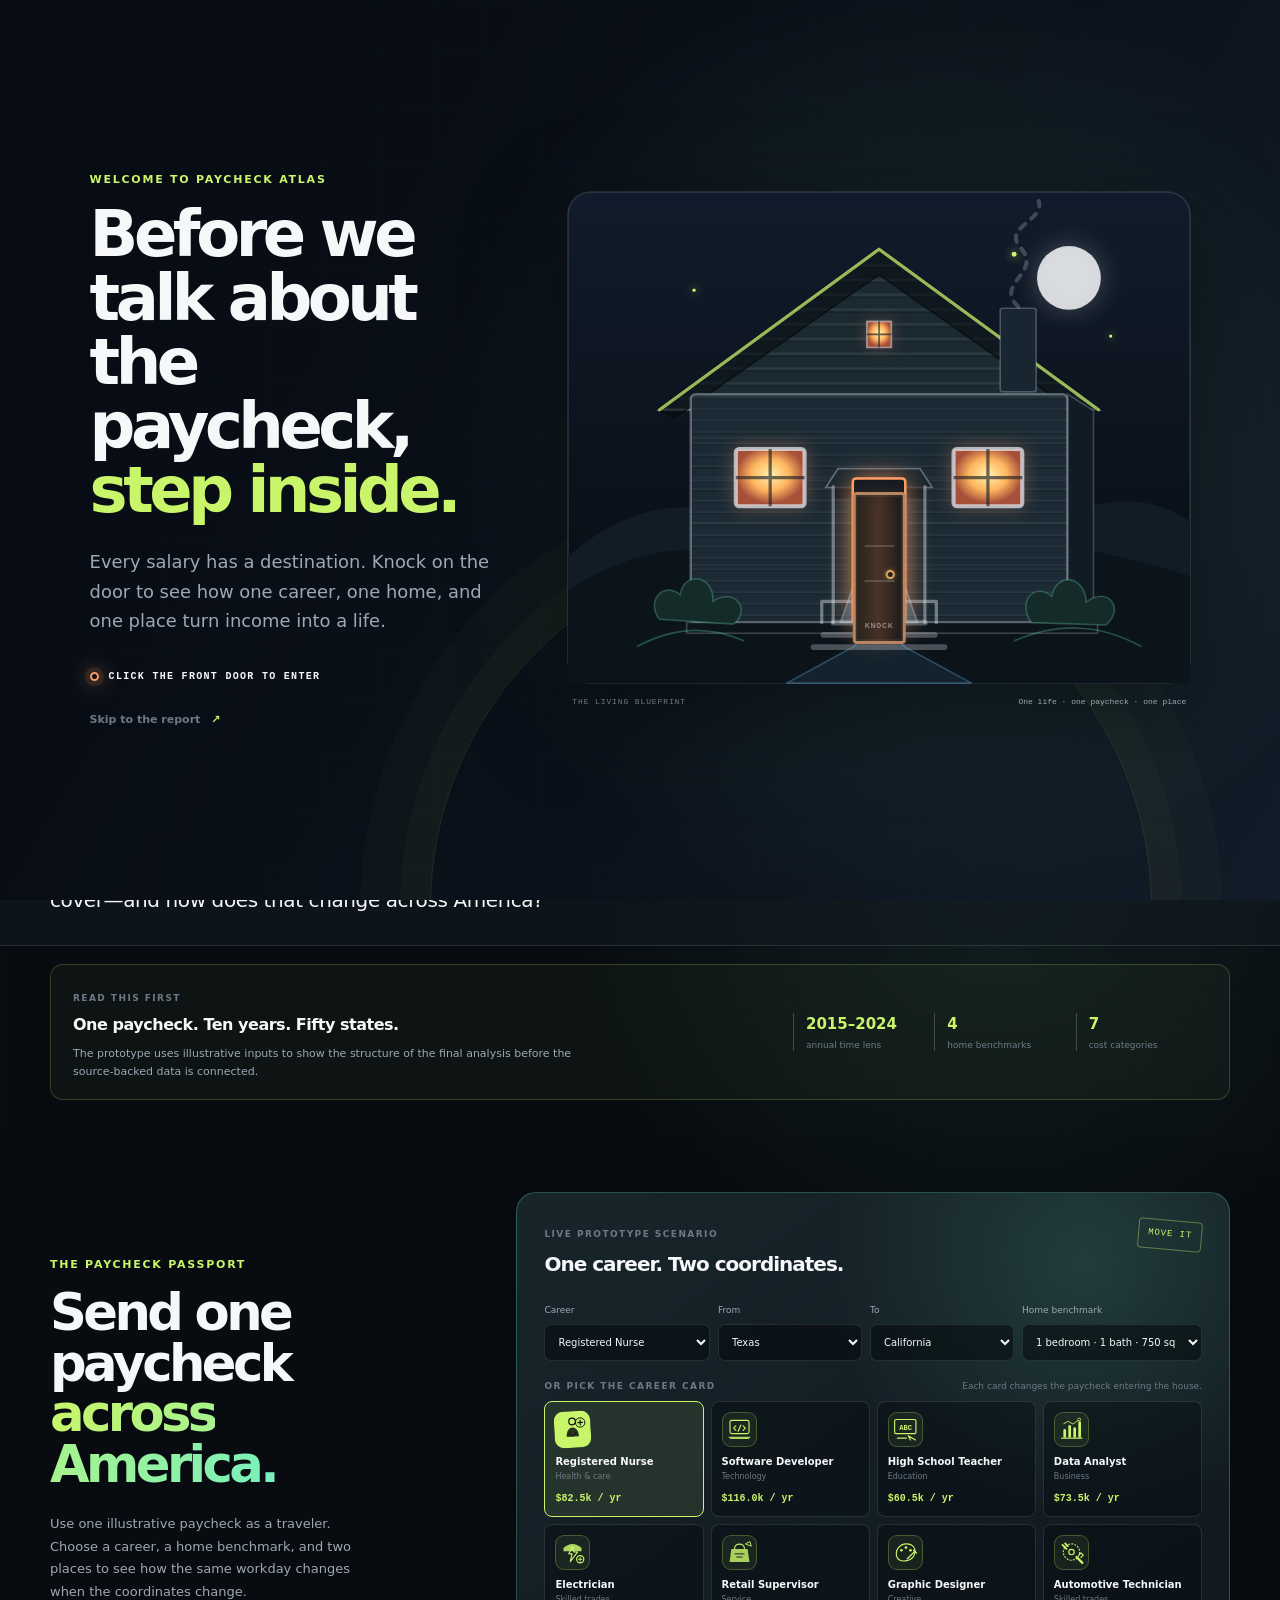
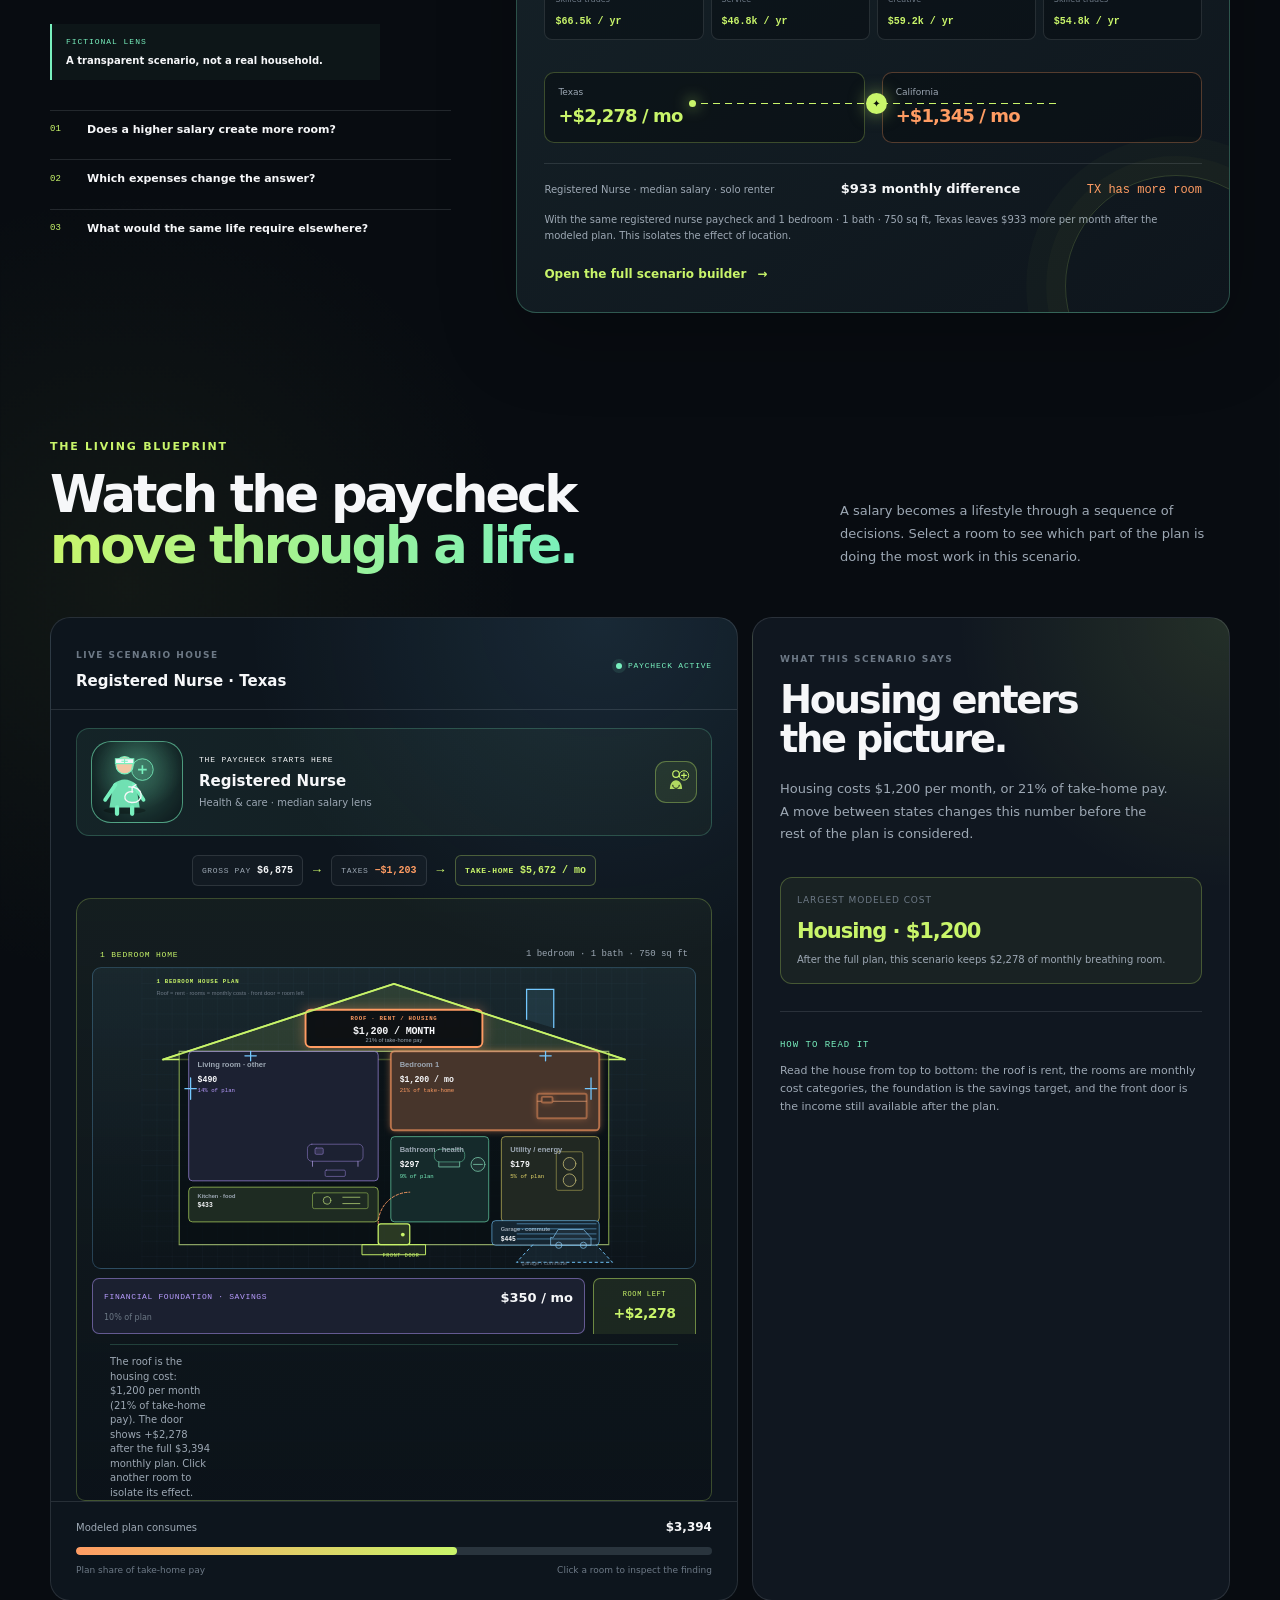
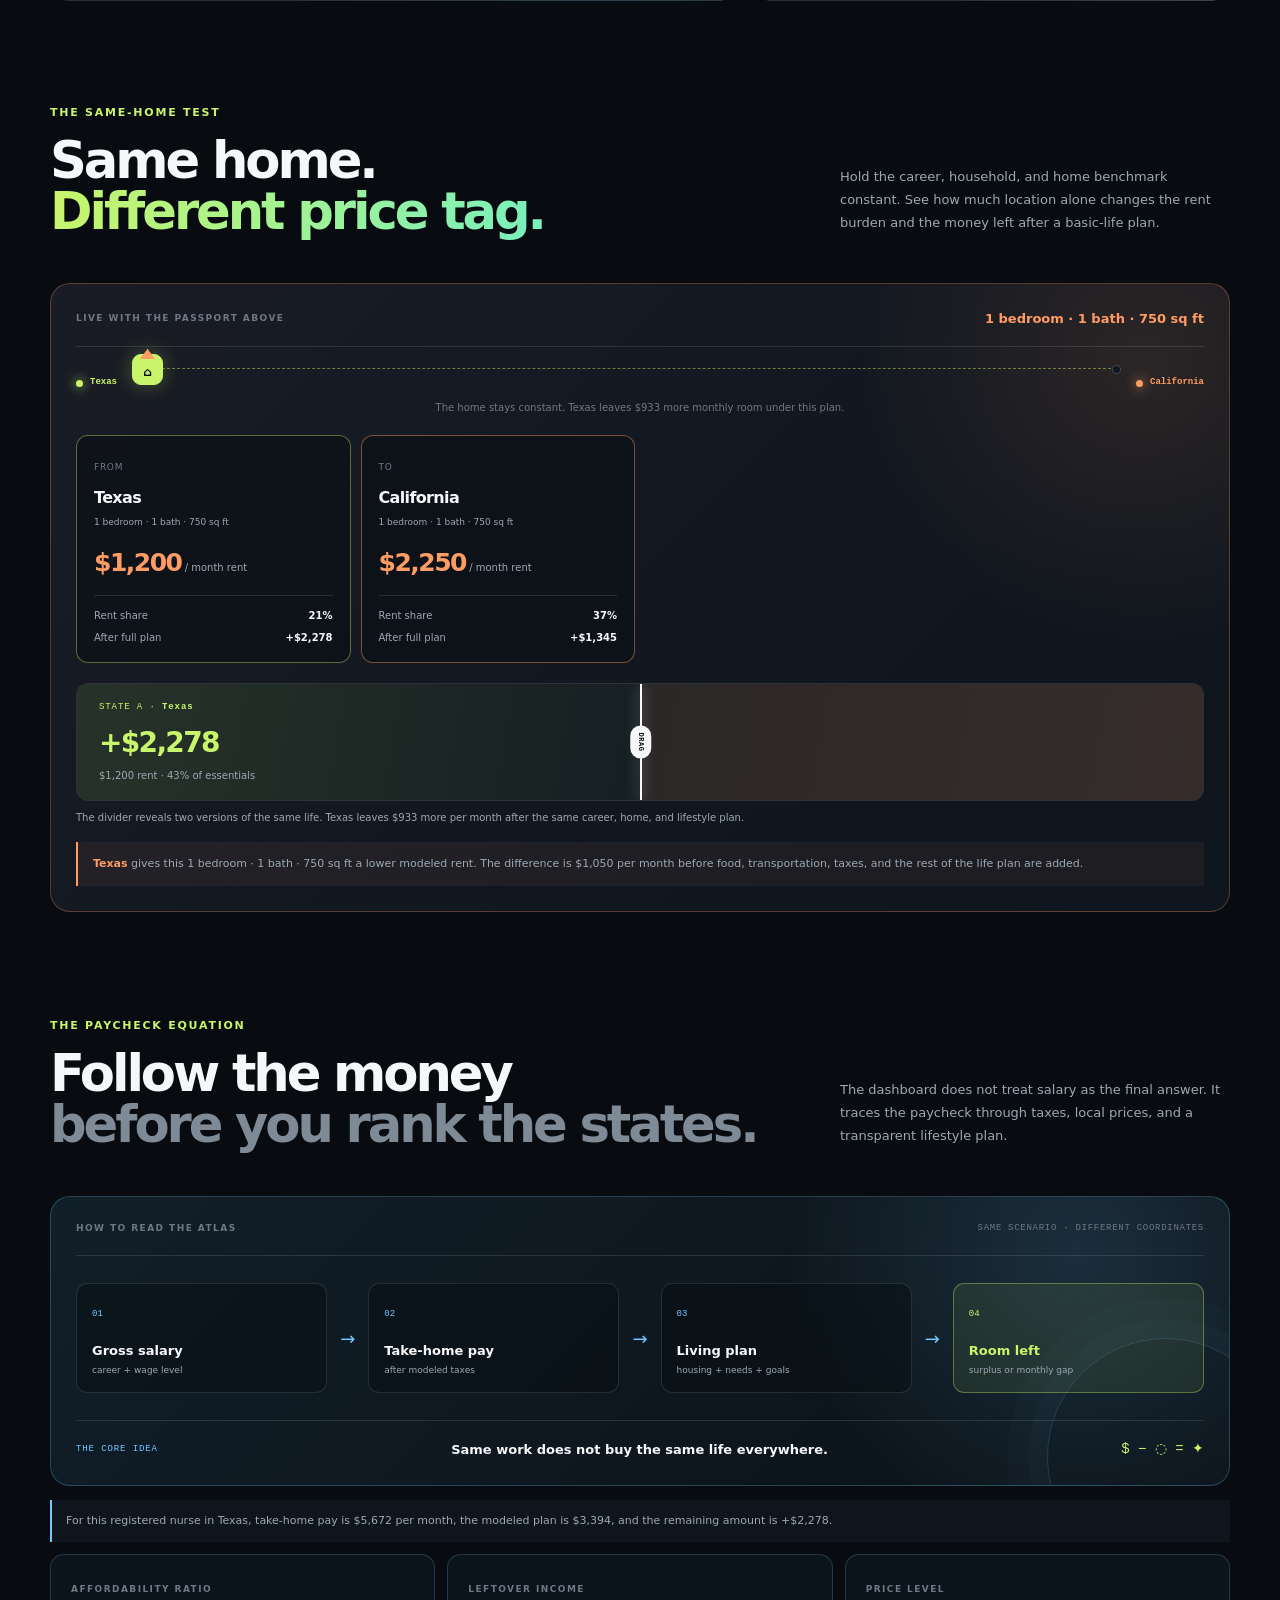
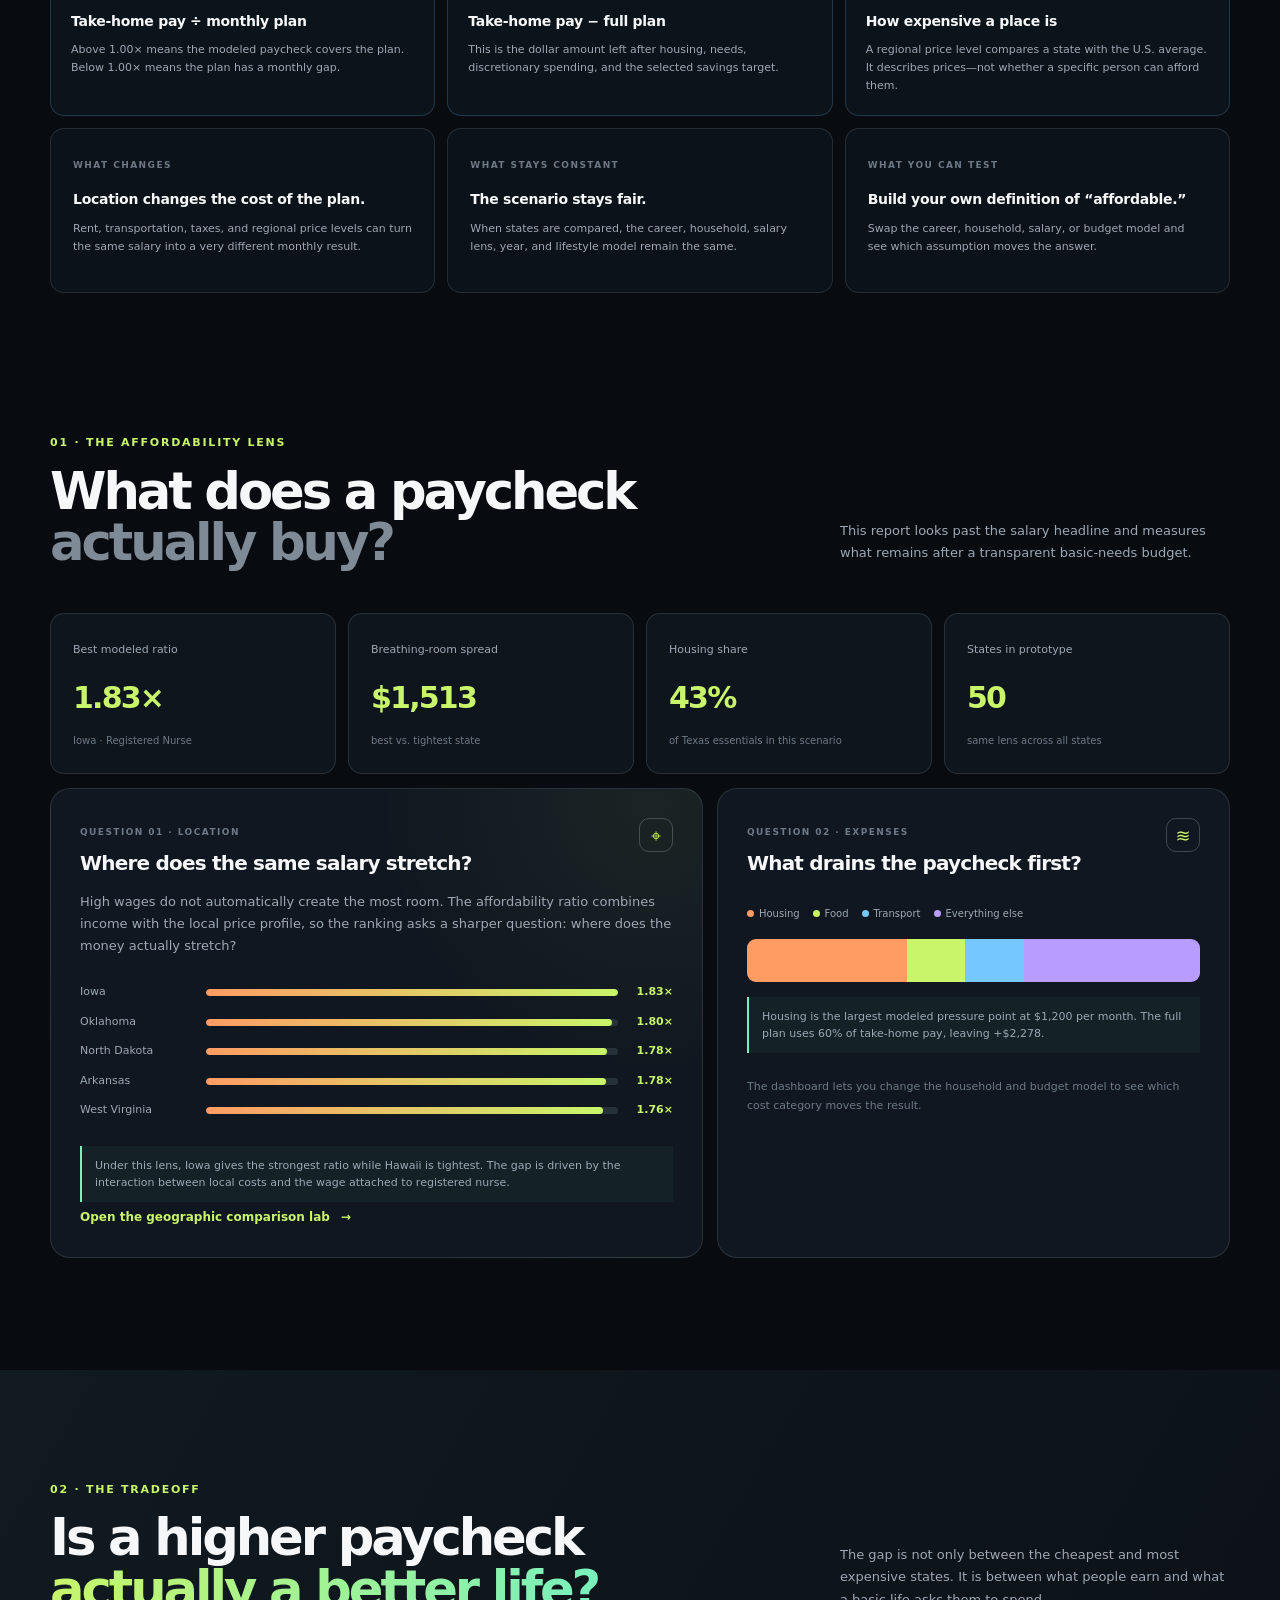
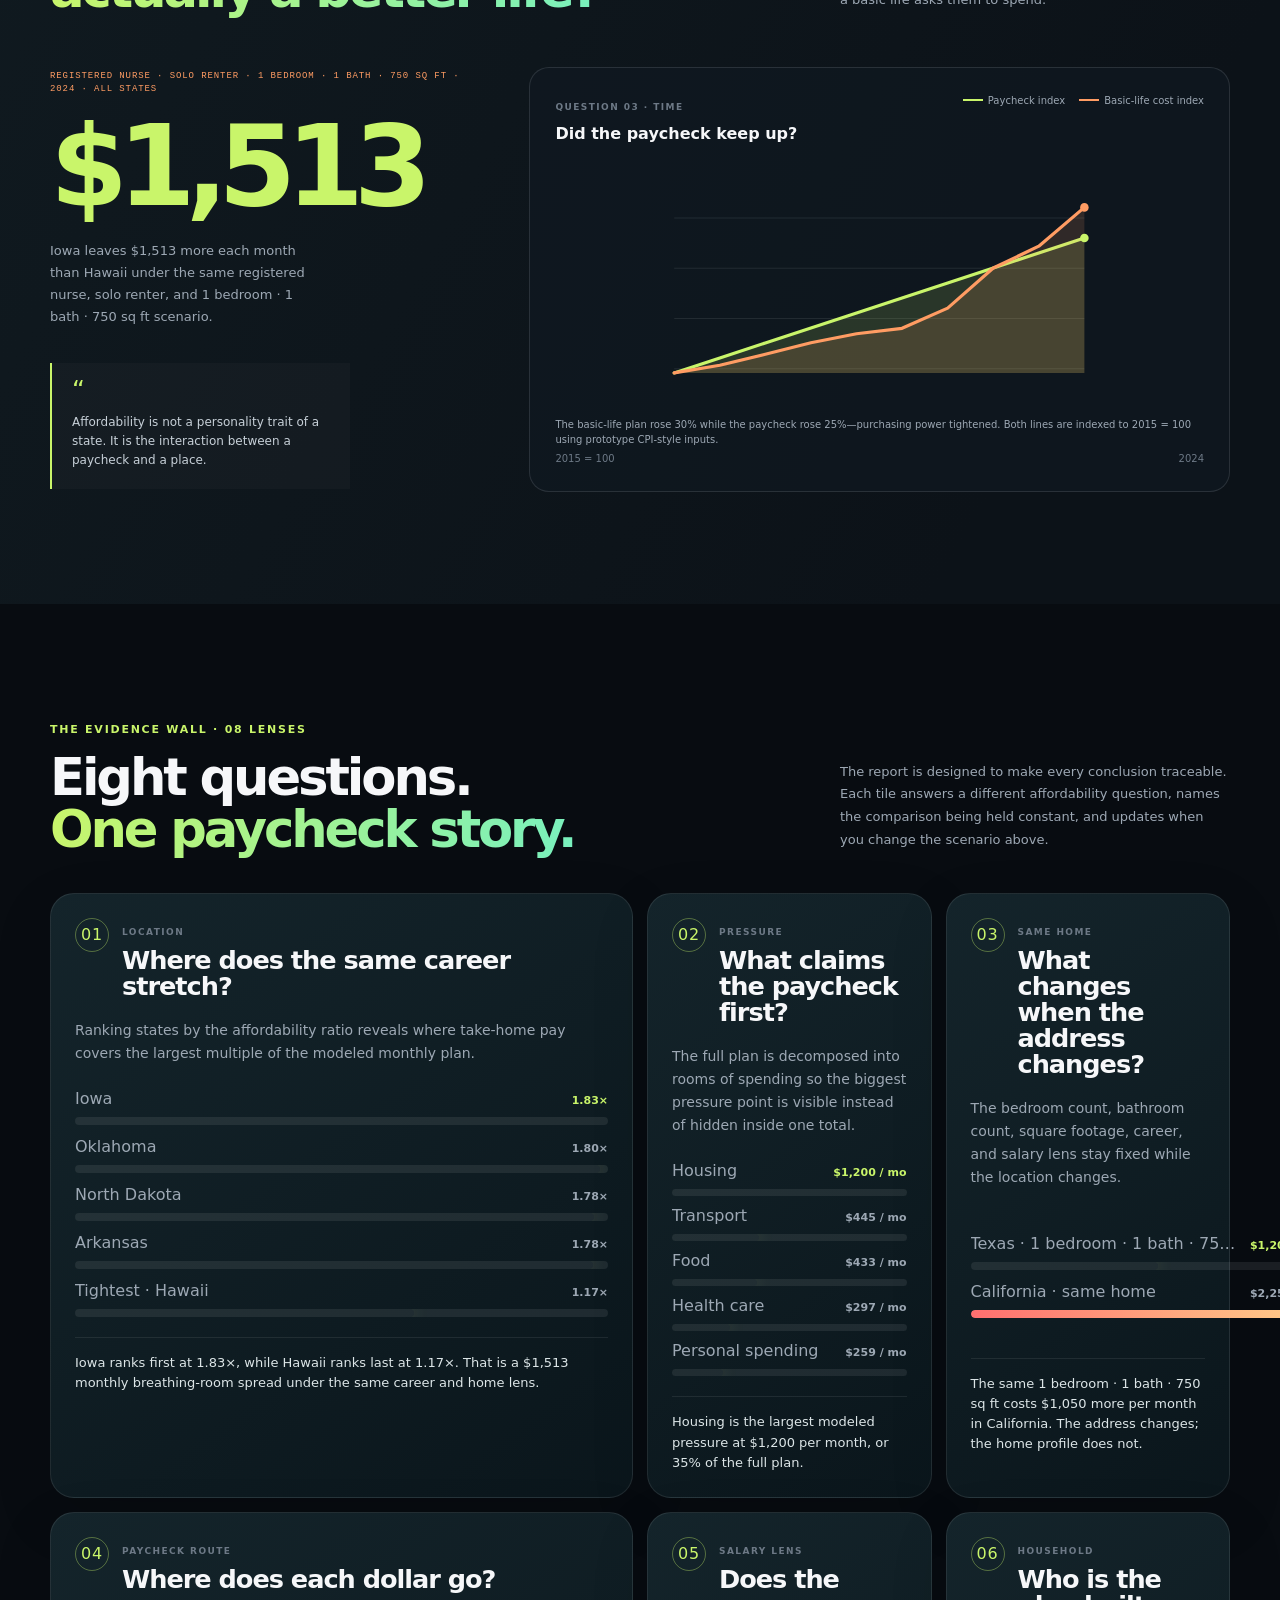
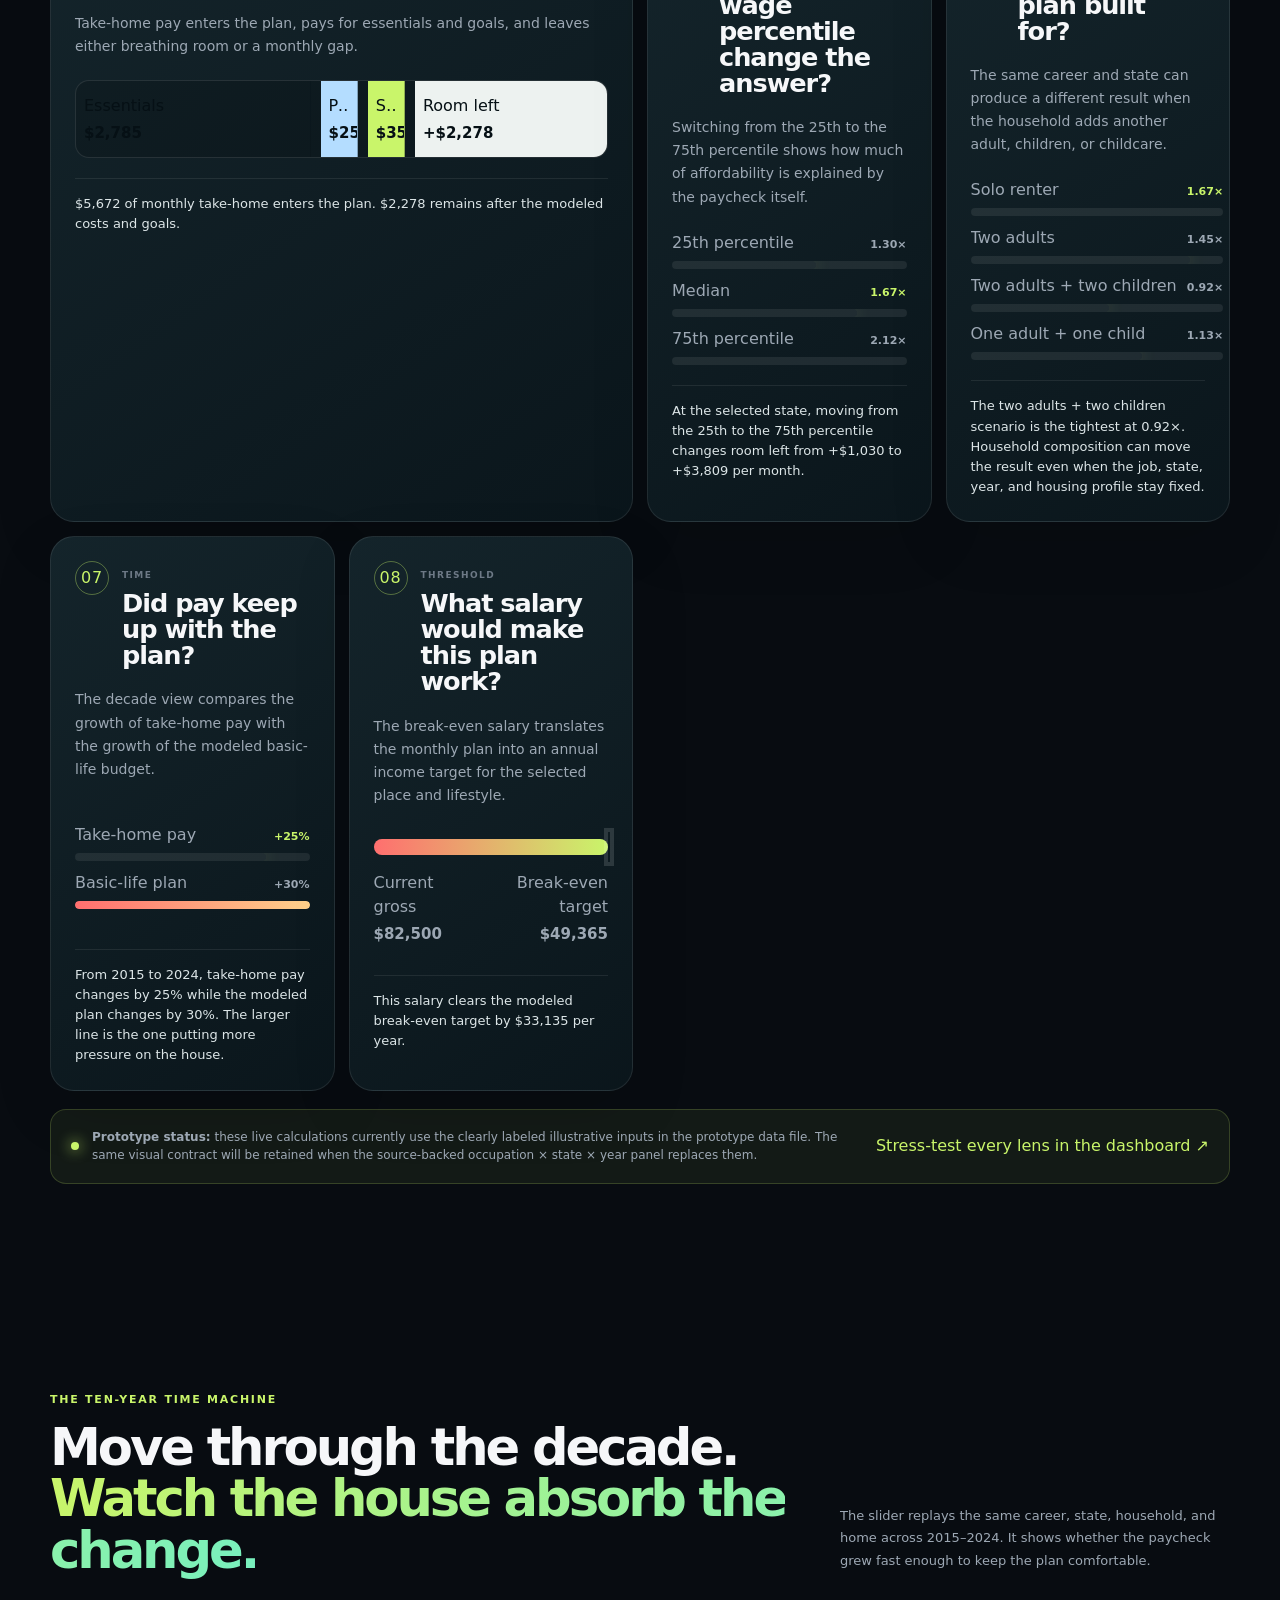
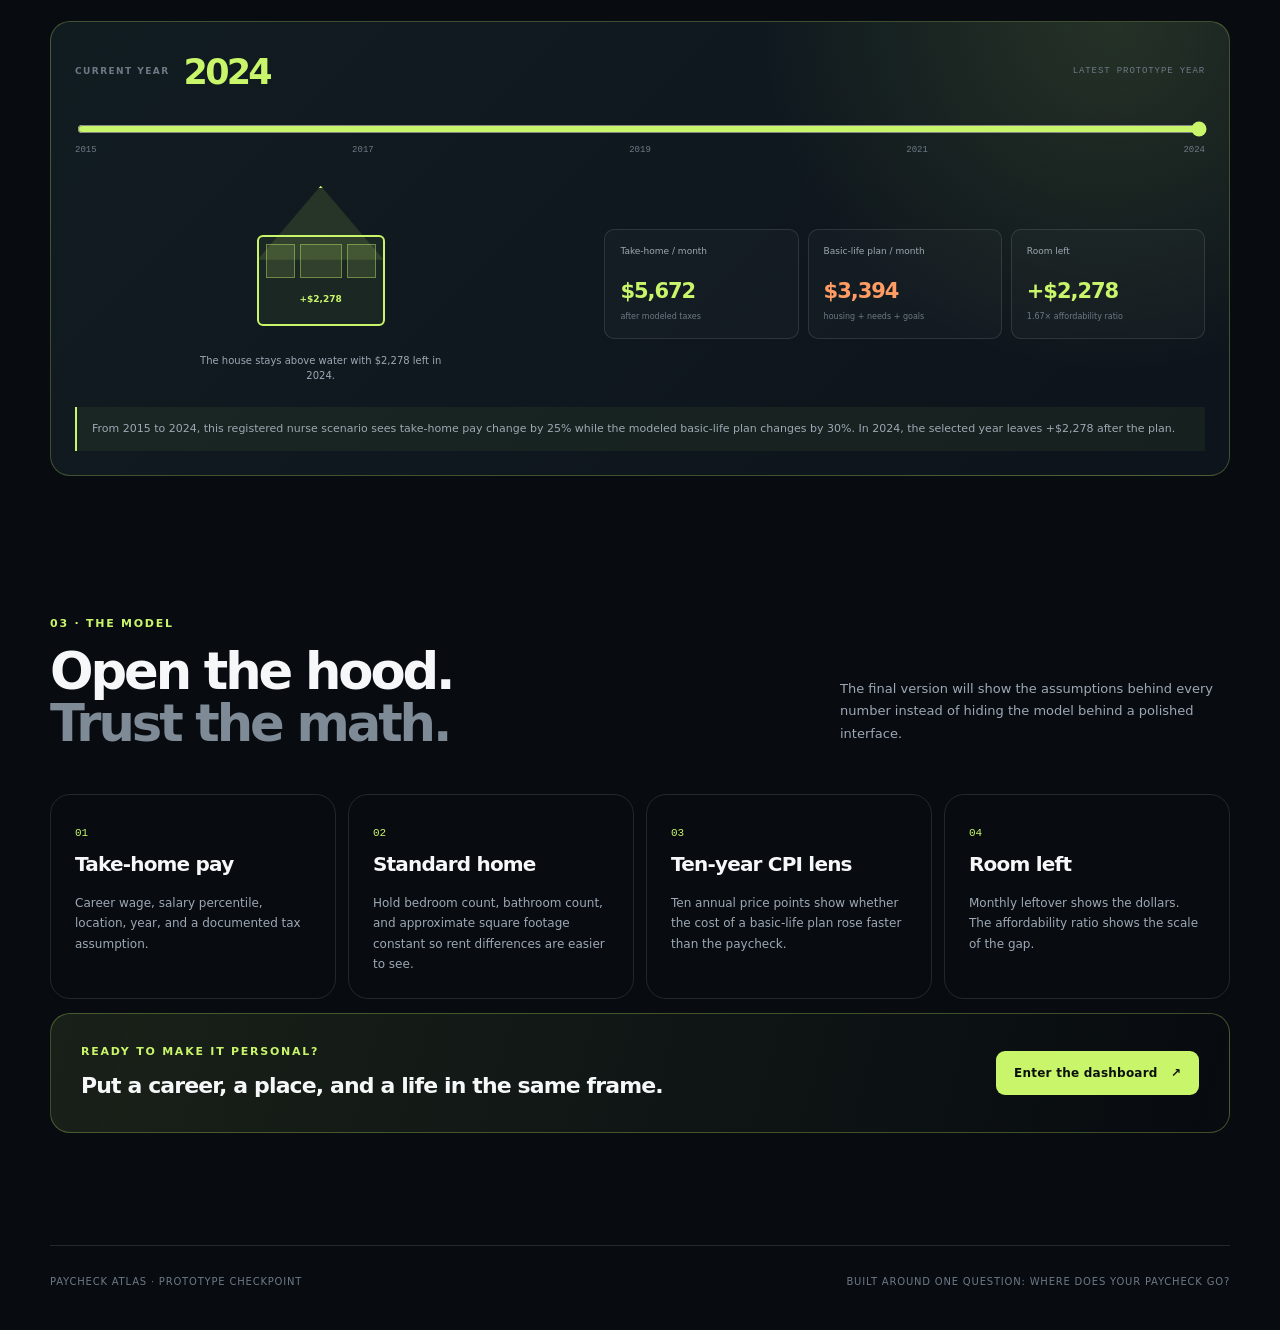
==== index.html @ 06e96f1b "Add eight-lens evidence wall to report" ====
<!doctype html>
<html lang="en">
<head>
  <meta charset="utf-8">
  <meta name="viewport" content="width=device-width, initial-scale=1">
  <title>Where Does Your Paycheck Go?</title>
  <meta name="description" content="A visual report about how location changes the purchasing power of a full-time salary.">
  <link rel="stylesheet" href="styles.css">
</head>
<body data-page="home">
  <div class="prototype-banner"><span class="pulse-dot"></span> Visual prototype · illustrative scenario data while the source-backed data pipeline is being connected</div>
  <nav class="site-nav shell">
    <a class="brand" href="index.html"><span class="brand-mark">$</span><span>PAYCHECK<span class="brand-accent">ATLAS</span></span></a>
    <div class="nav-links"><a class="active" href="index.html">Report</a><a href="dashboard.html">Build your budget <span class="arrow">↗</span></a></div>
  </nav>

  <section class="arrival-gate" id="arrival-gate" aria-label="Welcome to Paycheck Atlas">
    <div class="arrival-copy">
      <p class="eyebrow">WELCOME TO PAYCHECK ATLAS</p>
      <h1>Before we talk about the paycheck,<br><span>step inside.</span></h1>
      <p class="arrival-lede">Every salary has a destination. Knock on the door to see how one career, one home, and one place turn income into a life.</p>
      <div class="arrival-instruction" aria-live="polite"><i></i><span id="arrival-status">CLICK THE FRONT DOOR TO ENTER</span></div>
      <button class="arrival-skip" id="arrival-skip" type="button">Skip to the report <span>↗</span></button>
    </div>
    <div class="arrival-art" aria-hidden="true">
      <svg viewBox="0 0 760 600" role="presentation">
        <defs>
          <linearGradient id="arrival-sky" x1="0" y1="0" x2="0" y2="1"><stop offset="0" stop-color="#111b2b"></stop><stop offset="1" stop-color="#080c11"></stop></linearGradient>
          <linearGradient id="arrival-wall" x1="0" y1="0" x2="1" y2="1"><stop offset="0" stop-color="#263a47"></stop><stop offset="1" stop-color="#111a23"></stop></linearGradient>
          <linearGradient id="arrival-roof" x1="0" y1="0" x2="1" y2="1"><stop offset="0" stop-color="#78f0be"></stop><stop offset="1" stop-color="#5d9d9d"></stop></linearGradient>
          <radialGradient id="arrival-window" cx="50%" cy="45%"><stop offset="0" stop-color="#fff3b0"></stop><stop offset=".55" stop-color="#ffb65f"></stop><stop offset="1" stop-color="#a6503a"></stop></radialGradient>
          <pattern id="arrival-siding" width="20" height="14" patternUnits="userSpaceOnUse"><rect width="20" height="14" fill="#1b2a34"></rect><path d="M0 13 H20" stroke="#30424b" stroke-width="1"></path><path d="M0 1 H20" stroke="#0e1921" stroke-width="1" opacity=".7"></path></pattern>
          <pattern id="arrival-roof-shingles" width="36" height="18" patternUnits="userSpaceOnUse"><rect width="36" height="18" fill="#1b2931"></rect><path d="M0 17 H36 M0 0 H18 M18 0 H36" stroke="#384b51" stroke-width="1"></path><path d="M0 3 H36" stroke="#101a22" stroke-width="1" opacity=".7"></path></pattern>
          <linearGradient id="arrival-interior-warm" x1="0" y1="0" x2="0" y2="1"><stop offset="0" stop-color="#ffd889"></stop><stop offset=".55" stop-color="#a65f47"></stop><stop offset="1" stop-color="#1a2730"></stop></linearGradient>
          <filter id="arrival-glow"><feGaussianBlur stdDeviation="14"></feGaussianBlur></filter>
        </defs>
        <rect class="arrival-sky" width="760" height="600" rx="28"></rect>
        <circle class="arrival-moon" cx="612" cy="105" r="39"></circle>
        <circle class="arrival-star" cx="545" cy="76" r="3"></circle><circle class="arrival-star" cx="663" cy="176" r="2"></circle><circle class="arrival-star" cx="154" cy="120" r="2"></circle>
        <path class="arrival-hill arrival-hill-back" d="M0 445 Q135 330 270 436 Q430 295 570 420 Q670 345 760 402 V600 H0 Z"></path>
        <path class="arrival-hill arrival-hill-front" d="M0 486 Q150 390 305 480 Q460 375 760 469 V600 H0 Z"></path>
        <ellipse class="arrival-house-glow" cx="380" cy="421" rx="186" ry="107"></ellipse>
        <path class="arrival-roof" d="M112 266 L380 70 L648 266 Z"></path>
        <path class="arrival-roof-overhang" d="M112 266 L380 70 L648 266 L630 276 L380 101 L130 276 Z"></path>
        <path class="arrival-roof-line" d="M112 266 L380 70 L648 266"></path>
        <path class="arrival-gable-window" d="M365 158 L395 158 L395 190 L365 190 Z"></path><path class="arrival-gable-window-cross" d="M380 158 V190 M365 174 H395"></path>
        <rect class="arrival-chimney" x="528" y="142" width="44" height="102" rx="3"></rect>
        <path class="arrival-smoke" d="M550 140 C520 112 580 99 553 68 C530 43 583 35 575 11"></path>
        <path class="arrival-house-side" d="M610 247 L642 267 V526 H610 Z"></path>
        <rect class="arrival-house-front" x="150" y="247" width="460" height="279" rx="6"></rect>
        <path class="arrival-house-base" d="M145 526 H647 V539 H145 Z"></path>
        <path class="arrival-wall-detail" d="M150 300 H610 M150 352 H610 M150 404 H610 M150 456 H610"></path>
        <path class="arrival-porch-roof" d="M315 361 H445 L430 338 H330 Z"></path><path class="arrival-porch-shadow" d="M323 360 H437 V374 H323 Z"></path><path class="arrival-porch-column" d="M324 360 V526 M436 360 V526"></path><path class="arrival-porch-rail" d="M310 500 H450 M310 500 V526 M450 500 V526"></path>
        <g class="arrival-window" transform="translate(205 314)"><rect width="84" height="70" rx="4"></rect><path d="M42 0 V70 M0 35 H84"></path></g>
        <g class="arrival-window" transform="translate(471 314)"><rect width="84" height="70" rx="4"></rect><path d="M42 0 V70 M0 35 H84"></path></g>
        <g class="arrival-interior"><rect x="348" y="350" width="64" height="176" rx="4"></rect><path class="arrival-interior-light" d="M348 350 H412 V526 H348 Z"></path><path class="arrival-interior-floor" d="M350 477 L410 477 L427 526 H333 Z"></path><circle class="arrival-interior-lamp" cx="380" cy="385" r="8"></circle><path class="arrival-interior-stairs" d="M357 468 H403 M361 456 H399 M365 444 H395"></path><rect class="arrival-interior-screen" x="365" y="398" width="30" height="17" rx="2"></rect><path class="arrival-interior-screen-mark" d="M371 407 H389 M375 403 V411"></path></g>
        <rect class="arrival-door-base" x="348" y="350" width="64" height="176" rx="4"></rect>
        <path class="arrival-door-panel" d="M359 370 H401 V426 H359 Z M359 440 H401 V507 H359 Z"></path>
        <path class="arrival-steps" d="M324 526 H436 M312 541 H448 M300 556 H460"></path>
        <path class="arrival-path" d="M348 556 Q380 526 412 556 L493 600 H267 Z"></path>
        <path class="arrival-shrub arrival-shrub-left" d="M112 522 C94 500 117 475 137 492 C142 462 179 468 177 500 C205 482 224 512 202 528 Z"></path><path class="arrival-shrub arrival-shrub-right" d="M566 526 C548 500 570 476 591 494 C598 462 632 470 633 501 C660 480 681 510 657 529 Z"></path>
        <path class="arrival-yard-line" d="M85 555 Q150 520 214 548 M546 548 Q625 514 700 555"></path>
      </svg>
      <div class="arrival-door-zone">
        <button class="arrival-door" id="arrival-door" type="button" aria-label="Knock on the front door and enter the website"><span class="arrival-door-knob"></span><span class="arrival-door-knock">KNOCK</span></button>
      </div>
      <div class="arrival-house-caption"><span>THE LIVING BLUEPRINT</span><b>One life · one paycheck · one place</b></div>
    </div>
  </section>

  <main>
    <section class="hero shell">
      <div class="hero-copy">
        <p class="eyebrow">A location-based affordability report</p>
        <h1>Where does your<br><span class="gradient-text">paycheck go?</span></h1>
        <p class="hero-lede">A full-time salary is not a lifestyle. It is a starting point. Explore how the same career can create breathing room in one state and a budget gap in another.</p>
        <div class="hero-actions"><a class="button button-primary" href="dashboard.html">Build a lifestyle <span>→</span></a><a class="text-link" href="#findings">Read the findings <span>↓</span></a></div>
      </div>
      <div class="hero-visual">
        <div class="orbit orbit-one"></div><div class="orbit orbit-two"></div>
        <div class="salary-card">
          <div class="salary-card-top"><span class="tiny-label">ILLUSTRATIVE PAYCHECK · LIVE SCENARIO</span><span class="status-pill">LIVE</span></div>
          <div class="salary-role"><span class="role-icon" id="home-hero-icon">✚</span><div><strong id="home-hero-role">Registered Nurse</strong><small id="home-hero-location">Texas · Solo renter</small></div></div>
          <div class="salary-amount" id="home-hero-take-home">$5,672<span>/mo</span></div>
          <div class="mini-flow"><div class="mini-flow-row"><span>Take-home pay</span><b id="home-hero-take-home-row">$5,672</b></div><div class="mini-flow-row muted"><span>Modeled plan</span><b id="home-hero-budget">−$3,394</b></div><div class="flow-line"><i id="home-hero-flow" style="width: 67%"></i></div><div class="mini-flow-row leftover"><span>Breathing room</span><b id="home-hero-leftover">$2,278</b></div></div>
          <div class="score-row"><span>Affordability ratio</span><strong id="home-hero-ratio">1.67×</strong></div>
          <p class="salary-card-finding" id="home-hero-finding">This scenario leaves room after the modeled plan, but the location still determines how much breathing room remains.</p>
        </div>
        <div class="floating-chip chip-left"><span>⌂</span><div><small>Housing share</small><b id="home-hero-housing">29%</b></div></div>
        <div class="floating-chip chip-right"><span>↗</span><div><small>Plan surplus</small><b id="home-hero-chip">TX · +$2.3k</b></div></div>
      </div>
    </section>

    <section class="signal-strip"><div class="shell signal-grid"><div><span class="signal-kicker">THE QUESTION</span><p>How much of a basic lifestyle can a full-time paycheck cover—and how does that change across America?</p></div><div class="signal-note"><span class="signal-line"></span><span>Income is only half of the story.<br><em>The rest is where you live.</em></span></div></div></section>

    <section class="scope-strip shell" aria-label="Prototype scope"><div><span class="card-kicker">READ THIS FIRST</span><strong>One paycheck. Ten years. Fifty states.</strong><p>The prototype uses illustrative inputs to show the structure of the final analysis before the source-backed data is connected.</p></div><div class="scope-points"><span><b>2015–2024</b><small>annual time lens</small></span><span><b>4</b><small>home benchmarks</small></span><span><b>7</b><small>cost categories</small></span></div></section>

    <section class="passport-section shell">
      <div class="passport-intro"><p class="eyebrow">THE PAYCHECK PASSPORT</p><h2>Send one paycheck<br><span class="gradient-text">across America.</span></h2><p>Use one illustrative paycheck as a traveler. Choose a career, a home benchmark, and two places to see how the same workday changes when the coordinates change.</p><div class="persona-note"><span>FICTIONAL LENS</span><strong>A transparent scenario, not a real household.</strong></div><div class="question-stack"><div><span>01</span><strong>Does a higher salary create more room?</strong></div><div><span>02</span><strong>Which expenses change the answer?</strong></div><div><span>03</span><strong>What would the same life require elsewhere?</strong></div></div></div>
      <article class="passport-lab">
        <div class="passport-lab-head"><div><span class="card-kicker">LIVE PROTOTYPE SCENARIO</span><h3>One career. Two coordinates.</h3></div><span class="passport-stamp">MOVE IT</span></div>
        <div class="passport-controls"><label><span>Career</span><select id="home-career-select"></select></label><label><span>From</span><select id="home-state-a"></select></label><label><span>To</span><select id="home-state-b"></select></label><label><span>Home benchmark</span><select id="home-housing-select"></select></label></div>
        <div class="career-deck-head"><span class="card-kicker">OR PICK THE CAREER CARD</span><span>Each card changes the paycheck entering the house.</span></div>
        <div class="career-deck" id="home-career-deck" aria-label="Career choices"></div>
        <div class="passport-route"><div class="route-line"><i></i><b class="route-plane">✦</b></div><div class="passport-place" id="home-passport-a"></div><div class="passport-place passport-place-b" id="home-passport-b"></div></div>
        <div class="passport-result" id="home-passport-result"></div>
        <p class="passport-explanation" id="home-passport-explanation">The comparison holds the career, household, home benchmark, and year constant so the difference is primarily the location lens.</p>
        <a class="card-link" href="dashboard.html">Open the full scenario builder <span>→</span></a>
      </article>
    </section>

    <section class="house-lab shell" aria-labelledby="house-lab-title">
      <div class="section-heading equation-heading"><div><p class="eyebrow">THE LIVING BLUEPRINT</p><h2 id="house-lab-title">Watch the paycheck<br><span class="gradient-text">move through a life.</span></h2></div><p class="section-intro">A salary becomes a lifestyle through a sequence of decisions. Select a room to see which part of the plan is doing the most work in this scenario.</p></div>
      <div class="house-lab-grid">
        <article class="house-scene">
          <div class="house-scene-top"><div><span class="card-kicker">LIVE SCENARIO HOUSE</span><strong id="home-house-label">Registered Nurse · Texas</strong></div><span class="house-live-dot"><i></i> PAYCHECK ACTIVE</span></div>
          <div class="career-arrival" id="home-career-arrival" aria-live="polite">
            <div class="career-character" id="home-career-character" data-career-id="nurse"><div class="character-glow"></div><div class="career-visual" id="home-career-visual" aria-label="Selected career illustration"></div></div>
            <div class="career-arrival-copy"><span>THE PAYCHECK STARTS HERE</span><strong id="home-career-role">Registered Nurse</strong><small id="home-career-family">Health &amp; care · median salary lens</small></div>
            <div class="career-prop" id="home-career-prop">✚</div>
          </div>
          <div class="house-finance-strip"><span>GROSS PAY <b id="home-house-gross">$0</b></span><i>→</i><span class="tax-step">TAXES <b id="home-house-tax">−$0</b></span><i>→</i><strong>TAKE-HOME <b id="home-house-take-home">$0 / mo</b></strong></div>
          <div class="budget-house" id="home-house-canvas" role="group" aria-label="Interactive house budget cross-section">
            <div class="budget-roof"><span>ONE LIFE · ONE MONTH</span><b>Where the paycheck goes</b></div>
            <div class="house-money-particle particle-one">$</div><div class="house-money-particle particle-two">$</div><div class="house-money-particle particle-three">$</div>
            <div class="blueprint-profile"><span id="home-house-type">1 BEDROOM HOME</span><b id="home-house-profile">1 bed · 1 bath · 750 sq ft</b></div>
            <div class="blueprint-drawing" id="home-house-drawing"></div>
            <div class="blueprint-foundation"><button class="blueprint-foundation-room" type="button" data-house-category="savings"><span>FINANCIAL FOUNDATION · SAVINGS</span><strong id="home-house-savings-value">$350 / mo</strong><small id="home-house-savings-share">—</small></button><div class="blueprint-door"><span>ROOM LEFT</span><strong id="home-house-leftover">$0</strong></div></div>
            <div class="budget-porch"><p id="home-house-budget-caption">The leftover amount is the money remaining after the modeled housing, needs, personal spending, and savings plan.</p></div>
          </div>
          <div class="house-money-track"><div><span>Modeled plan consumes</span><strong id="home-house-budget">$0</strong></div><div class="house-money-bar"><i id="home-house-budget-fill"></i></div><div class="house-money-labels"><span>Plan share of take-home pay</span><span>Click a room to inspect the finding</span></div></div>
        </article>
        <aside class="house-analysis" aria-live="polite"><span class="card-kicker">WHAT THIS SCENARIO SAYS</span><h3 id="home-house-analysis-title">Housing is the first pressure point.</h3><p id="home-house-analysis-copy">Click a room in the house to inspect how that cost enters the affordability calculation.</p><div class="house-analysis-stat"><span id="home-house-analysis-label">Largest modeled cost</span><strong id="home-house-analysis-value">Housing</strong><small id="home-house-analysis-note">The selected scenario updates this house in real time.</small></div><div class="house-reading-note"><span>HOW TO READ IT</span><p id="home-house-reading-copy">Each room is a monthly cost category. The foundation protects savings, while the front door shows what remains after the selected lifestyle plan is paid for.</p></div></aside>
      </div>
    </section>

    <section class="home-housing-section shell">
      <div class="section-heading equation-heading"><div><p class="eyebrow">THE SAME-HOME TEST</p><h2>Same home.<br><span class="gradient-text">Different price tag.</span></h2></div><p class="section-intro">Hold the career, household, and home benchmark constant. See how much location alone changes the rent burden and the money left after a basic-life plan.</p></div>
      <div class="home-housing-board"><div class="home-housing-top"><span class="card-kicker">LIVE WITH THE PASSPORT ABOVE</span><strong id="home-housing-label">1 bedroom · 1 bath · 750 sq ft</strong></div><div class="home-move-scene" aria-hidden="true"><div class="move-stop"><i></i><span id="home-move-a">Texas</span></div><div class="move-track"><b id="home-moving-house"><i></i><span>⌂</span></b></div><div class="move-stop move-stop-end"><i></i><span id="home-move-b">California</span></div></div><p class="home-move-caption" id="home-move-caption">The home stays constant. The coordinates change.</p><div class="home-housing-cards" id="home-housing-cards"></div><div class="home-state-swipe" id="home-state-swipe" style="--split:50%"><div class="swipe-panel swipe-a"><span>STATE A · <b id="home-swipe-a-state">Texas</b></span><strong id="home-swipe-a-leftover">+$0</strong><small id="home-swipe-a-copy">same home, same career</small></div><div class="swipe-panel swipe-b"><span>STATE B · <b id="home-swipe-b-state">California</b></span><strong id="home-swipe-b-leftover">+$0</strong><small id="home-swipe-b-copy">same home, same career</small></div><div class="swipe-divider"><b>DRAG</b></div><input id="home-state-divider" type="range" min="18" max="82" value="50" aria-label="Drag to compare the two state scenarios"></div><p class="home-swipe-explanation" id="home-swipe-explanation">Drag the divider to compare the same career and home under two different state cost structures.</p><div class="home-housing-insight" id="home-housing-insight"></div></div>
    </section>

    <section class="equation-section shell">
      <div class="section-heading equation-heading"><div><p class="eyebrow">THE PAYCHECK EQUATION</p><h2>Follow the money<br><span class="soft-text">before you rank the states.</span></h2></div><p class="section-intro">The dashboard does not treat salary as the final answer. It traces the paycheck through taxes, local prices, and a transparent lifestyle plan.</p></div>
      <div class="equation-board">
        <div class="equation-board-top"><span class="card-kicker">HOW TO READ THE ATLAS</span><span class="equation-note">same scenario · different coordinates</span></div>
        <div class="equation-line">
          <div class="equation-node"><span>01</span><strong>Gross salary</strong><small>career + wage level</small></div><b class="equation-arrow">→</b>
          <div class="equation-node"><span>02</span><strong>Take-home pay</strong><small>after modeled taxes</small></div><b class="equation-arrow">→</b>
          <div class="equation-node"><span>03</span><strong>Living plan</strong><small>housing + needs + goals</small></div><b class="equation-arrow">→</b>
          <div class="equation-node equation-result"><span>04</span><strong>Room left</strong><small>surplus or monthly gap</small></div>
        </div>
        <div class="equation-bottom"><span>THE CORE IDEA</span><strong>Same work does not buy the same life everywhere.</strong><span class="equation-mark">$ − ◌ = ✦</span></div>
      </div>
      <p class="equation-live-note" id="home-equation-live-note">The active scenario will show how the selected paycheck turns into a monthly plan and the money left afterward.</p>
      <div class="definition-grid"><div><span class="card-kicker">AFFORDABILITY RATIO</span><strong>Take-home pay ÷ monthly plan</strong><p>Above 1.00× means the modeled paycheck covers the plan. Below 1.00× means the plan has a monthly gap.</p></div><div><span class="card-kicker">LEFTOVER INCOME</span><strong>Take-home pay − full plan</strong><p>This is the dollar amount left after housing, needs, discretionary spending, and the selected savings target.</p></div><div><span class="card-kicker">PRICE LEVEL</span><strong>How expensive a place is</strong><p>A regional price level compares a state with the U.S. average. It describes prices—not whether a specific person can afford them.</p></div></div>
      <div class="reading-guide"><div><span class="card-kicker">WHAT CHANGES</span><strong>Location changes the cost of the plan.</strong><p>Rent, transportation, taxes, and regional price levels can turn the same salary into a very different monthly result.</p></div><div><span class="card-kicker">WHAT STAYS CONSTANT</span><strong>The scenario stays fair.</strong><p>When states are compared, the career, household, salary lens, year, and lifestyle model remain the same.</p></div><div><span class="card-kicker">WHAT YOU CAN TEST</span><strong>Build your own definition of “affordable.”</strong><p>Swap the career, household, salary, or budget model and see which assumption moves the answer.</p></div></div>
    </section>

    <section class="section shell" id="findings">
      <div class="section-heading"><div><p class="eyebrow">01 · The affordability lens</p><h2>What does a paycheck<br><span class="soft-text">actually buy?</span></h2></div><p class="section-intro">This report looks past the salary headline and measures what remains after a transparent basic-needs budget.</p></div>
      <div class="metric-grid" id="home-metrics"></div>
      <div class="feature-grid">
        <article class="feature-card feature-map"><div class="feature-head"><div><span class="card-kicker">QUESTION 01 · LOCATION</span><h3>Where does the same salary stretch?</h3></div><span class="card-icon">⌖</span></div><p>High wages do not automatically create the most room. The affordability ratio combines income with the local price profile, so the ranking asks a sharper question: where does the money actually stretch?</p><div class="state-bars" id="home-ranking"></div><p class="feature-analysis" id="home-ranking-analysis"></p><a class="card-link" href="dashboard.html">Open the geographic comparison lab <span>→</span></a></article>
        <article class="feature-card feature-flow"><div class="feature-head"><div><span class="card-kicker">QUESTION 02 · EXPENSES</span><h3>What drains the paycheck first?</h3></div><span class="card-icon">≋</span></div><div class="flow-legend"><span><i class="dot housing"></i>Housing</span><span><i class="dot food"></i>Food</span><span><i class="dot transport"></i>Transport</span><span><i class="dot other"></i>Everything else</span></div><div class="stacked-flow" id="home-flow"></div><p class="feature-analysis" id="home-flow-analysis"></p><p class="feature-footnote">The dashboard lets you change the household and budget model to see which cost category moves the result.</p></article>
      </div>
    </section>

    <section class="section section-dark shell-wide">
      <div class="shell"><div class="section-heading compact"><div><p class="eyebrow">02 · The tradeoff</p><h2>Is a higher paycheck<br><span class="gradient-text">actually a better life?</span></h2></div><p class="section-intro">The gap is not only between the cheapest and most expensive states. It is between what people earn and what a basic life asks them to spend.</p></div><div class="insight-grid"><div class="insight-copy"><span class="tradeoff-context" id="home-tradeoff-context">ALL-STATE LENS · REGISTERED NURSE · 1 BEDROOM · 2024</span><span class="big-number" id="home-spread-value">$0</span><p class="big-label" id="home-spread-label">monthly breathing-room difference between the strongest and tightest modeled states.</p><div class="quote-card"><span class="quote-mark">“</span><p>Affordability is not a personality trait of a state. It is the interaction between a paycheck and a place.</p></div></div><div class="trend-panel"><div class="panel-top"><div><span class="card-kicker">QUESTION 03 · TIME</span><h3>Did the paycheck keep up?</h3></div><div class="legend"><span><i class="legend-line salary-line"></i>Paycheck index</span><span><i class="legend-line cost-line"></i>Basic-life cost index</span></div></div><div class="trend-chart" id="home-trend"></div><p class="trend-insight" id="home-trend-insight"></p><div class="axis-labels"><span id="home-trend-start">2015 = 100</span><span id="home-trend-end">2024</span></div></div></div></div>
    </section>

    <section class="report-evidence-section shell" id="evidence-wall" aria-labelledby="evidence-wall-title">
      <div class="section-heading evidence-heading"><div><p class="eyebrow">THE EVIDENCE WALL · 08 LENSES</p><h2 id="evidence-wall-title">Eight questions.<br><span class="gradient-text">One paycheck story.</span></h2></div><p class="section-intro">The report is designed to make every conclusion traceable. Each tile answers a different affordability question, names the comparison being held constant, and updates when you change the scenario above.</p></div>
      <div class="evidence-grid">
        <article class="evidence-card evidence-card-wide"><div class="evidence-card-head"><span class="evidence-number">01</span><div><span class="card-kicker">LOCATION</span><h3>Where does the same career stretch?</h3></div></div><p>Ranking states by the affordability ratio reveals where take-home pay covers the largest multiple of the modeled monthly plan.</p><div class="evidence-chart" id="report-location-chart"></div><p class="evidence-finding" id="report-location-copy"></p></article>
        <article class="evidence-card"><div class="evidence-card-head"><span class="evidence-number">02</span><div><span class="card-kicker">PRESSURE</span><h3>What claims the paycheck first?</h3></div></div><p>The full plan is decomposed into rooms of spending so the biggest pressure point is visible instead of hidden inside one total.</p><div class="evidence-chart evidence-stack-chart" id="report-expense-chart"></div><p class="evidence-finding" id="report-expense-copy"></p></article>
        <article class="evidence-card"><div class="evidence-card-head"><span class="evidence-number">03</span><div><span class="card-kicker">SAME HOME</span><h3>What changes when the address changes?</h3></div></div><p>The bedroom count, bathroom count, square footage, career, and salary lens stay fixed while the location changes.</p><div class="evidence-chart" id="report-home-chart"></div><p class="evidence-finding" id="report-home-copy"></p></article>
        <article class="evidence-card evidence-card-wide"><div class="evidence-card-head"><span class="evidence-number">04</span><div><span class="card-kicker">PAYCHECK ROUTE</span><h3>Where does each dollar go?</h3></div></div><p>Take-home pay enters the plan, pays for essentials and goals, and leaves either breathing room or a monthly gap.</p><div class="evidence-chart paycheck-route" id="report-route-chart"></div><p class="evidence-finding" id="report-route-copy"></p></article>
        <article class="evidence-card"><div class="evidence-card-head"><span class="evidence-number">05</span><div><span class="card-kicker">SALARY LENS</span><h3>Does the wage percentile change the answer?</h3></div></div><p>Switching from the 25th to the 75th percentile shows how much of affordability is explained by the paycheck itself.</p><div class="evidence-chart" id="report-salary-chart"></div><p class="evidence-finding" id="report-salary-copy"></p></article>
        <article class="evidence-card"><div class="evidence-card-head"><span class="evidence-number">06</span><div><span class="card-kicker">HOUSEHOLD</span><h3>Who is the plan built for?</h3></div></div><p>The same career and state can produce a different result when the household adds another adult, children, or childcare.</p><div class="evidence-chart" id="report-household-chart"></div><p class="evidence-finding" id="report-household-copy"></p></article>
        <article class="evidence-card"><div class="evidence-card-head"><span class="evidence-number">07</span><div><span class="card-kicker">TIME</span><h3>Did pay keep up with the plan?</h3></div></div><p>The decade view compares the growth of take-home pay with the growth of the modeled basic-life budget.</p><div class="evidence-chart" id="report-time-chart"></div><p class="evidence-finding" id="report-time-copy"></p></article>
        <article class="evidence-card"><div class="evidence-card-head"><span class="evidence-number">08</span><div><span class="card-kicker">THRESHOLD</span><h3>What salary would make this plan work?</h3></div></div><p>The break-even salary translates the monthly plan into an annual income target for the selected place and lifestyle.</p><div class="threshold-visual" id="report-threshold-chart"></div><p class="evidence-finding" id="report-threshold-copy"></p></article>
      </div>
      <div class="evidence-note"><span class="status-dot"></span><p><strong>Prototype status:</strong> these live calculations currently use the clearly labeled illustrative inputs in the prototype data file. The same visual contract will be retained when the source-backed occupation × state × year panel replaces them.</p><a href="dashboard.html">Stress-test every lens in the dashboard <span>↗</span></a></div>
    </section>

    <section class="time-machine-section shell" aria-labelledby="time-machine-title">
      <div class="section-heading equation-heading"><div><p class="eyebrow">THE TEN-YEAR TIME MACHINE</p><h2 id="time-machine-title">Move through the decade.<br><span class="gradient-text">Watch the house absorb the change.</span></h2></div><p class="section-intro">The slider replays the same career, state, household, and home across 2015–2024. It shows whether the paycheck grew fast enough to keep the plan comfortable.</p></div>
      <div class="time-machine-board"><div class="time-machine-top"><span class="card-kicker">CURRENT YEAR</span><strong id="home-time-year">2024</strong><span class="time-machine-status" id="home-time-status">CURRENT SCENARIO</span></div><input id="home-time-scrubber" type="range" min="2015" max="2024" value="2024" aria-label="Move through the ten-year affordability timeline"><div class="time-ticks"><span>2015</span><span>2017</span><span>2019</span><span>2021</span><span>2024</span></div><div class="time-machine-grid"><div class="time-house-wrap"><div class="time-house" id="home-time-house" data-pressure="comfortable"><div class="time-house-roof"></div><div class="time-house-body"><span></span><span></span><span></span><b id="home-time-house-leftover">+$0</b></div></div><p id="home-time-house-caption">The house changes pressure as the modeled plan changes.</p></div><div class="time-metrics"><div><span>Take-home / month</span><strong id="home-time-pay">$0</strong><small>after modeled taxes</small></div><div><span>Basic-life plan / month</span><strong id="home-time-cost">$0</strong><small>housing + needs + goals</small></div><div><span>Room left</span><strong id="home-time-leftover">+$0</strong><small id="home-time-ratio">0.00× affordability ratio</small></div></div></div><p class="time-machine-explanation" id="home-time-explanation">Move the slider to see the finding for the selected year.</p></div>
    </section>

    <section class="section shell" id="method">
      <div class="section-heading"><div><p class="eyebrow">03 · The model</p><h2>Open the hood.<br><span class="soft-text">Trust the math.</span></h2></div><p class="section-intro">The final version will show the assumptions behind every number instead of hiding the model behind a polished interface.</p></div>
      <div class="model-grid"><div class="model-card"><span class="model-number">01</span><h3>Take-home pay</h3><p>Career wage, salary percentile, location, year, and a documented tax assumption.</p></div><div class="model-card"><span class="model-number">02</span><h3>Standard home</h3><p>Hold bedroom count, bathroom count, and approximate square footage constant so rent differences are easier to see.</p></div><div class="model-card"><span class="model-number">03</span><h3>Ten-year CPI lens</h3><p>Ten annual price points show whether the cost of a basic-life plan rose faster than the paycheck.</p></div><div class="model-card"><span class="model-number">04</span><h3>Room left</h3><p>Monthly leftover shows the dollars. The affordability ratio shows the scale of the gap.</p></div></div>
      <div class="closing-cta"><div><p class="eyebrow">Ready to make it personal?</p><h3>Put a career, a place, and a life in the same frame.</h3></div><a class="button button-primary" href="dashboard.html">Enter the dashboard <span>↗</span></a></div>
    </section>
  </main>
  <footer class="site-footer shell"><span>PAYCHECK ATLAS · prototype checkpoint</span><span>Built around one question: where does your paycheck go?</span></footer>
  <script src="data/prototype-data.js"></script><script src="app.js"></script>
</body>
</html>
---- styles.css ----
:root {
  --ink: #f6f7f9;
  --muted: #9da8b4;
  --subtle: #6d7986;
  --line: rgba(226, 236, 245, .12);
  --line-strong: rgba(226, 236, 245, .22);
  --bg: #080c11;
  --panel: #101720;
  --panel-2: #151e28;
  --panel-3: #1b2631;
  --lime: #c9f56a;
  --mint: #78f0be;
  --orange: #ff9c63;
  --coral: #ff6f6f;
  --blue: #74c8ff;
  --violet: #b89cff;
  --radius: 20px;
  --shadow: 0 24px 80px rgba(0, 0, 0, .24);
}

* { box-sizing: border-box; }
html { scroll-behavior: smooth; }
body {
  margin: 0;
  color: var(--ink);
  background:
    radial-gradient(circle at 78% 8%, rgba(121, 240, 190, .08), transparent 27rem),
    radial-gradient(circle at 10% 20%, rgba(201, 245, 106, .05), transparent 25rem),
    var(--bg);
  font-family: Inter, ui-sans-serif, system-ui, -apple-system, BlinkMacSystemFont, "Segoe UI", sans-serif;
  line-height: 1.5;
  overflow-x: hidden;
}

body::before {
  content: "";
  position: fixed;
  inset: 0;
  pointer-events: none;
  opacity: .035;
  background-image: url("data:image/svg+xml,%3Csvg viewBox='0 0 140 140' xmlns='http://www.w3.org/2000/svg'%3E%3Cfilter id='n'%3E%3CfeTurbulence type='fractalNoise' baseFrequency='.9' numOctaves='3' stitchTiles='stitch'/%3E%3C/filter%3E%3Crect width='100%25' height='100%25' filter='url(%23n)' opacity='.6'/%3E%3C/svg%3E");
  z-index: 20;
}

body.arrival-locked { overflow: hidden; }
.arrival-gate { position: fixed; z-index: 100; inset: 0; display: grid; grid-template-columns: minmax(290px, .8fr) minmax(430px, 1.2fr); align-items: center; gap: 5vw; padding: 54px clamp(28px, 7vw, 110px); overflow: hidden; background: radial-gradient(circle at 72% 50%, rgba(120, 240, 190, .13), transparent 30rem), linear-gradient(120deg, #070b12 0%, #0b111a 58%, #111c28 100%); transition: transform 1.65s cubic-bezier(.16, .82, .2, 1), opacity .45s ease 1.2s; }
.arrival-gate::before, .arrival-gate::after { content: ""; position: absolute; pointer-events: none; }
.arrival-gate::before { inset: 0; opacity: .18; background-image: linear-gradient(rgba(116, 200, 255, .08) 1px, transparent 1px), linear-gradient(90deg, rgba(116, 200, 255, .08) 1px, transparent 1px); background-size: 54px 54px; mask-image: linear-gradient(90deg, transparent, #000 34%, #000 78%, transparent); }
.arrival-gate::after { right: 10%; bottom: -23rem; width: 45rem; height: 45rem; border: 1px solid rgba(201, 245, 106, .12); border-radius: 50%; box-shadow: 0 0 0 30px rgba(201, 245, 106, .025), 0 0 0 70px rgba(201, 245, 106, .02); }
.arrival-gate.is-entering { transform: scale(2.75); transform-origin: 72% 60%; opacity: 0; pointer-events: none; }
.arrival-gate.is-gone { display: none; }
.arrival-copy { position: relative; z-index: 2; max-width: 550px; transition: opacity .55s ease, transform .7s ease; }
.arrival-copy h1 { margin: 0; font-size: clamp(38px, 5vw, 70px); line-height: 1; letter-spacing: -.07em; }
.arrival-copy h1 span { color: var(--lime); }
.arrival-lede { max-width: 470px; margin: 25px 0 28px; color: var(--muted); font-size: clamp(14px, 1.4vw, 18px); line-height: 1.65; }
.arrival-instruction { display: inline-flex; align-items: center; gap: 10px; color: var(--ink); font-family: ui-monospace, monospace; font-size: 10px; font-weight: 900; letter-spacing: .13em; }
.arrival-instruction i { display: block; width: 9px; height: 9px; border: 2px solid var(--orange); border-radius: 50%; box-shadow: 0 0 0 5px rgba(255, 156, 99, .1), 0 0 20px var(--orange); animation: arrival-pulse 1.8s ease-in-out infinite; }
.arrival-skip { display: block; margin-top: 24px; padding: 0; border: 0; color: var(--subtle); background: transparent; font-size: 11px; font-weight: 800; }
.arrival-skip:hover, .arrival-skip:focus-visible { color: var(--lime); outline: none; }
.arrival-skip span { margin-left: 7px; color: var(--lime); }
.arrival-art { position: relative; z-index: 1; width: min(720px, 100%); justify-self: end; filter: drop-shadow(0 28px 52px rgba(0, 0, 0, .45)); transform-origin: 55% 63%; transition: transform 1.1s cubic-bezier(.2, .8, .2, 1); }
.arrival-gate.is-entering .arrival-art { transform: scale(1.07); }
.arrival-gate.is-entering .arrival-copy { opacity: 0; transform: translateX(-18px); }
.arrival-art svg { display: block; width: 100%; height: auto; overflow: visible; }
.arrival-sky { fill: url(#arrival-sky); stroke: rgba(226, 236, 245, .14); stroke-width: 2; }
.arrival-moon { fill: rgba(246, 247, 249, .85); filter: drop-shadow(0 0 16px rgba(246, 247, 249, .28)); }
.arrival-star { fill: var(--lime); filter: drop-shadow(0 0 6px var(--lime)); }
.arrival-hill-back { fill: #111c26; }
.arrival-hill-front { fill: #0b141b; }
.arrival-house-glow { fill: rgba(255, 156, 99, .17); filter: url(#arrival-glow); }
.arrival-roof { fill: url(#arrival-roof-shingles); stroke: rgba(226, 236, 245, .32); stroke-width: 3; }
.arrival-roof-overhang { fill: rgba(7, 12, 18, .55); stroke: rgba(8, 14, 18, .85); stroke-width: 2; }
.arrival-roof-line { fill: none; stroke: rgba(201, 245, 106, .72); stroke-width: 4; stroke-linecap: round; stroke-linejoin: round; }
.arrival-gable-window { fill: url(#arrival-window); stroke: rgba(226, 236, 245, .5); stroke-width: 2; filter: drop-shadow(0 0 9px rgba(255, 156, 99, .25)); }
.arrival-gable-window-cross { fill: none; stroke: rgba(31, 34, 39, .7); stroke-width: 2; }
.arrival-chimney { fill: #172630; stroke: rgba(226, 236, 245, .26); stroke-width: 2; }
.arrival-smoke { fill: none; stroke: rgba(226, 236, 245, .22); stroke-width: 5; stroke-linecap: round; stroke-dasharray: 8 10; }
.arrival-house-side { fill: #101b24; stroke: rgba(226, 236, 245, .22); stroke-width: 2; }
.arrival-house-front { fill: url(#arrival-siding); stroke: rgba(226, 236, 245, .35); stroke-width: 3; }
.arrival-house-base { fill: #0d151c; stroke: rgba(226, 236, 245, .22); stroke-width: 2; }
.arrival-wall-detail { fill: none; stroke: rgba(226, 236, 245, .06); stroke-width: 2; }
.arrival-porch-roof { fill: #16252d; stroke: rgba(226, 236, 245, .35); stroke-width: 2; }
.arrival-porch-shadow { fill: rgba(8, 14, 18, .5); }
.arrival-porch-column, .arrival-porch-rail { fill: none; stroke: rgba(226, 236, 245, .42); stroke-width: 4; stroke-linecap: round; }
.arrival-window rect { fill: url(#arrival-window); stroke: rgba(226, 236, 245, .72); stroke-width: 5; filter: drop-shadow(0 0 12px rgba(255, 156, 99, .35)); }
.arrival-window path { fill: none; stroke: rgba(31, 34, 39, .65); stroke-width: 4; }
.arrival-shrub { fill: #142b2a; stroke: rgba(120, 240, 190, .25); stroke-width: 2; }
.arrival-interior { opacity: .98; pointer-events: none; }
.arrival-interior > rect { fill: #0b1219; stroke: rgba(226, 236, 245, .3); stroke-width: 3; }
.arrival-interior-light { fill: url(#arrival-interior-warm); filter: drop-shadow(0 0 16px rgba(255, 156, 99, .8)); }
.arrival-interior-floor { fill: rgba(116, 200, 255, .22); stroke: rgba(226, 236, 245, .32); stroke-width: 2; }
.arrival-interior-lamp { fill: #fff3b0; filter: drop-shadow(0 0 10px #ff9c63); }
.arrival-interior-stairs { fill: none; stroke: rgba(8, 14, 18, .6); stroke-width: 3; stroke-linecap: round; }
.arrival-interior-screen { fill: #12222a; stroke: var(--lime); stroke-width: 1.5; }
.arrival-interior-screen-mark { fill: none; stroke: var(--lime); stroke-width: 1.5; stroke-linecap: round; }
.arrival-door-base { fill: #101820; stroke: var(--orange); stroke-width: 3; }
.arrival-gate.is-opening .arrival-door-base { opacity: 0; }
.arrival-door-panel { fill: none; stroke: rgba(226, 236, 245, .15); stroke-width: 2; }
.arrival-steps { fill: none; stroke: rgba(226, 236, 245, .28); stroke-width: 7; stroke-linecap: round; }
.arrival-path { fill: rgba(116, 200, 255, .08); stroke: rgba(116, 200, 255, .3); stroke-width: 2; }
.arrival-yard-line { fill: none; stroke: rgba(120, 240, 190, .27); stroke-width: 2; stroke-linecap: round; }
.arrival-door-zone { position: absolute; top: 58.25%; left: 50%; width: 8.45%; height: 29.35%; perspective: 320px; transform: translateX(-50%); }
.arrival-door { position: relative; display: block; width: 100%; height: 100%; padding: 0; border: 3px solid #b98560; border-radius: 4px; color: var(--ink); background: linear-gradient(90deg, #302820, #4b3428 48%, #211d1b); box-shadow: inset 0 0 0 2px rgba(246, 247, 249, .06), inset 8px 0 18px rgba(0, 0, 0, .18), 0 0 22px rgba(255, 156, 99, .17); cursor: pointer; transform-origin: left center; transform-style: preserve-3d; backface-visibility: hidden; transition: background .3s ease, border-color .3s ease, box-shadow .3s ease; }
.arrival-door::before, .arrival-door::after { content: ""; position: absolute; left: 18%; right: 18%; height: 2px; background: rgba(226, 236, 245, .18); }
.arrival-door::before { top: 34%; }
.arrival-door::after { top: 58%; }
.arrival-door:hover, .arrival-door:focus-visible { border-color: var(--lime); background: linear-gradient(90deg, #334238, #4a4a2f 48%, #26332b); box-shadow: inset 0 0 0 2px rgba(201, 245, 106, .13), 0 0 30px rgba(201, 245, 106, .35); outline: none; }
.arrival-door.is-open { border-color: var(--lime); background: linear-gradient(90deg, #b88655, #ffca73 48%, #a35346); transform: perspective(200px) rotateY(-48deg); transform-origin: left center; }
.arrival-door-knob { position: absolute; top: 51%; right: 17%; width: 9px; height: 9px; border: 2px solid #e0ac62; border-radius: 50%; background: #211b17; box-shadow: 0 0 5px rgba(224, 172, 98, .5); }
.arrival-door-knock { position: absolute; right: 50%; bottom: 6%; color: rgba(246, 247, 249, .65); font-family: ui-monospace, monospace; font-size: clamp(5px, .7vw, 8px); letter-spacing: .12em; transform: translateX(50%); }
.arrival-gate.is-knocking .arrival-door { animation: arrival-knock .14s ease-in-out 3; }
.arrival-gate.is-opening .arrival-door { animation: arrival-open .8s cubic-bezier(.2, .8, .2, 1) forwards; }
.arrival-house-caption { display: flex; justify-content: space-between; gap: 12px; margin: 12px 4px 0; color: var(--subtle); font-family: ui-monospace, monospace; font-size: 8px; letter-spacing: .11em; text-transform: uppercase; }
.arrival-house-caption b { color: var(--muted); font-weight: 500; letter-spacing: 0; text-transform: none; }

a { color: inherit; text-decoration: none; }
button, select, input { font: inherit; }
button, select { cursor: pointer; }
.shell { width: min(1180px, calc(100% - 48px)); margin-inline: auto; }
.shell-wide { width: min(100%, 1440px); margin-inline: auto; }

.prototype-banner {
  position: relative;
  z-index: 2;
  padding: 9px 20px;
  color: #0b1010;
  background: var(--lime);
  font-size: 11px;
  font-weight: 800;
  letter-spacing: .12em;
  text-align: center;
  text-transform: uppercase;
}
.pulse-dot, .live-dot { display: inline-block; width: 7px; height: 7px; margin-right: 7px; border-radius: 50%; background: currentColor; box-shadow: 0 0 0 5px rgba(0, 0, 0, .08); }
.site-nav { display: flex; align-items: center; justify-content: space-between; min-height: 82px; }
.brand { display: inline-flex; align-items: center; gap: 10px; font-size: 13px; font-weight: 900; letter-spacing: .11em; }
.brand-mark { display: grid; width: 30px; height: 30px; place-items: center; border: 1px solid var(--lime); border-radius: 9px; color: var(--lime); font-size: 17px; letter-spacing: 0; }
.brand-accent { color: var(--lime); }
.nav-links { display: flex; align-items: center; gap: 28px; color: var(--muted); font-size: 13px; font-weight: 700; }
.nav-links a { transition: color .2s ease; }
.nav-links a:hover, .nav-links a.active { color: var(--ink); }
.nav-links a.active::after { content: ""; display: inline-block; width: 5px; height: 5px; margin: 0 0 2px 8px; border-radius: 50%; background: var(--lime); }
.arrow { color: var(--lime); }

.hero { display: grid; min-height: 580px; grid-template-columns: 1.04fr .96fr; align-items: center; gap: 90px; padding: 72px 0 104px; }
.eyebrow, .card-kicker, .tiny-label, .signal-kicker { margin: 0 0 14px; color: var(--lime); font-size: 11px; font-weight: 900; letter-spacing: .16em; text-transform: uppercase; }
.hero h1, .dashboard-head h1 { margin: 0; font-size: clamp(48px, 7vw, 83px); line-height: .98; letter-spacing: -.07em; }
.gradient-text { background: linear-gradient(102deg, var(--lime), var(--mint)); background-clip: text; -webkit-background-clip: text; color: transparent; }
.soft-text { color: #7e8a96; }
.hero-lede { max-width: 540px; margin: 28px 0 34px; color: var(--muted); font-size: 17px; line-height: 1.7; }
.hero-actions { display: flex; align-items: center; gap: 24px; }
.button { display: inline-flex; align-items: center; justify-content: center; gap: 13px; min-height: 44px; padding: 0 18px; border: 0; border-radius: 9px; font-size: 12px; font-weight: 900; letter-spacing: .02em; transition: transform .2s ease, border-color .2s ease, background .2s ease; }
.button:hover { transform: translateY(-2px); }
.button-primary { color: #0a100c; background: var(--lime); }
.button-ghost { border: 1px solid var(--line-strong); color: var(--ink); background: transparent; }
.button-ghost:hover { border-color: var(--lime); color: var(--lime); }
.text-link { color: var(--muted); font-size: 12px; font-weight: 800; }
.text-link span { margin-left: 7px; color: var(--lime); }

.hero-visual { position: relative; min-height: 420px; display: grid; place-items: center; }
.orbit { position: absolute; width: 450px; height: 450px; border: 1px solid rgba(201, 245, 106, .14); border-radius: 50%; transform: rotate(-20deg); }
.orbit::before, .orbit::after { content: ""; position: absolute; width: 9px; height: 9px; border-radius: 50%; background: var(--lime); box-shadow: 0 0 24px var(--lime); }
.orbit::before { top: 14%; right: 10%; }
.orbit::after { bottom: 9%; left: 12%; background: var(--mint); box-shadow: 0 0 24px var(--mint); }
.orbit-two { width: 360px; height: 360px; border-color: rgba(120, 240, 190, .13); transform: rotate(39deg); }
.salary-card { position: relative; z-index: 1; width: min(385px, 90%); padding: 25px; border: 1px solid var(--line-strong); border-radius: 19px; background: linear-gradient(145deg, rgba(29, 42, 51, .97), rgba(14, 20, 27, .98)); box-shadow: var(--shadow); transform: rotate(-3deg); }
.salary-card-top, .salary-role, .mini-flow-row, .score-row { display: flex; align-items: center; justify-content: space-between; }
.tiny-label { margin: 0; color: var(--subtle); font-size: 9px; }
.status-pill, .result-badge { padding: 6px 9px; border-radius: 99px; color: var(--lime); background: rgba(201, 245, 106, .09); font-size: 9px; font-weight: 900; letter-spacing: .1em; }
.salary-role { justify-content: flex-start; gap: 13px; margin: 27px 0 18px; }
.role-icon { display: grid; width: 37px; height: 37px; place-items: center; overflow: hidden; border-radius: 11px; color: #0b1110; background: var(--lime); font-weight: 900; }
.role-icon .career-icon-svg { width: 28px; height: 28px; }
.salary-role strong, .salary-role small { display: block; }
.salary-role strong { font-size: 15px; }
.salary-role small { margin-top: 3px; color: var(--muted); font-size: 11px; }
.salary-amount { font-size: 42px; font-weight: 800; letter-spacing: -.06em; }
.salary-amount span { color: var(--muted); font-size: 13px; font-weight: 500; letter-spacing: 0; }
.mini-flow { margin-top: 23px; padding-top: 17px; border-top: 1px solid var(--line); }
.mini-flow-row { margin: 9px 0; color: var(--muted); font-size: 11px; }
.mini-flow-row b { color: var(--ink); font-size: 12px; }
.mini-flow-row.muted b { color: var(--orange); }
.flow-line { height: 5px; margin: 13px 0 15px; overflow: hidden; border-radius: 99px; background: #2c3740; }
.flow-line i { display: block; height: 100%; border-radius: inherit; background: linear-gradient(90deg, var(--orange), var(--lime)); }
.mini-flow-row.leftover { color: var(--lime); }
.mini-flow-row.leftover b { color: var(--lime); font-size: 17px; }
.score-row { margin-top: 19px; padding-top: 16px; border-top: 1px solid var(--line); color: var(--muted); font-size: 11px; }
.score-row strong { color: var(--lime); font-size: 19px; }
.floating-chip { position: absolute; z-index: 2; display: flex; align-items: center; gap: 9px; padding: 12px 14px; border: 1px solid var(--line-strong); border-radius: 11px; background: rgba(16, 23, 32, .93); box-shadow: 0 15px 35px rgba(0, 0, 0, .22); transform: rotate(4deg); }
.floating-chip span { color: var(--mint); font-size: 18px; }
.floating-chip small, .floating-chip b { display: block; }
.floating-chip small { color: var(--muted); font-size: 9px; }
.floating-chip b { margin-top: 2px; color: var(--ink); font-size: 12px; }
.chip-left { bottom: 11%; left: -2%; }
.chip-right { top: 13%; right: -2%; transform: rotate(-4deg); }

.signal-strip { border-top: 1px solid var(--line); border-bottom: 1px solid var(--line); background: rgba(19, 28, 36, .52); }
.signal-grid { display: grid; grid-template-columns: 1fr 1fr; gap: 40px; padding: 30px 0; }
.signal-grid p { max-width: 540px; margin: 0; color: var(--ink); font-size: 20px; letter-spacing: -.02em; }
.signal-note { display: flex; align-items: center; justify-content: flex-end; gap: 15px; color: var(--muted); font-size: 12px; line-height: 1.6; text-align: left; }
.signal-note em { color: var(--lime); font-style: normal; }
.signal-line { width: 55px; height: 1px; background: var(--lime); }
.scope-strip { display: grid; grid-template-columns: 1.25fr .75fr; gap: 30px; align-items: center; margin-top: 18px; padding: 19px 22px; border: 1px solid rgba(201, 245, 106, .2); border-radius: 13px; background: rgba(201, 245, 106, .035); }
.scope-strip strong, .scope-strip p { display: block; }
.scope-strip strong { margin-top: 5px; color: var(--ink); font-size: 16px; letter-spacing: -.03em; }
.scope-strip p { max-width: 540px; margin: 8px 0 0; color: var(--muted); font-size: 11px; line-height: 1.6; }
.scope-points { display: grid; grid-template-columns: repeat(3, 1fr); gap: 10px; }
.scope-points span { padding-left: 12px; border-left: 1px solid var(--line-strong); }
.scope-points b, .scope-points small { display: block; }
.scope-points b { color: var(--lime); font-size: 15px; }
.scope-points small { margin-top: 3px; color: var(--subtle); font-size: 9px; line-height: 1.35; }

.passport-section { display: grid; grid-template-columns: .72fr 1.28fr; gap: 65px; align-items: center; padding: 92px 0 50px; }
.passport-intro h2 { margin: 0; font-size: clamp(35px, 4vw, 55px); line-height: .99; letter-spacing: -.07em; }
.passport-intro > p:not(.eyebrow) { max-width: 330px; margin: 23px 0 0; color: var(--muted); font-size: 13px; line-height: 1.75; }
.persona-note { max-width: 330px; margin-top: 20px; padding: 12px 14px; border-left: 2px solid var(--mint); background: rgba(120, 240, 190, .045); }
.persona-note span, .persona-note strong { display: block; }
.persona-note span { color: var(--mint); font-family: ui-monospace, monospace; font-size: 8px; letter-spacing: .12em; }
.persona-note strong { margin-top: 5px; color: var(--ink); font-size: 10px; }
.question-stack { display: grid; gap: 10px; margin-top: 30px; }
.question-stack > div { display: grid; grid-template-columns: 27px 1fr; align-items: center; gap: 10px; padding: 11px 0; border-top: 1px solid var(--line); }
.question-stack span { color: var(--lime); font-family: ui-monospace, monospace; font-size: 9px; }
.question-stack strong { font-size: 11px; font-weight: 700; }
.passport-lab { position: relative; min-height: 385px; padding: 27px; overflow: hidden; border: 1px solid rgba(120, 240, 190, .26); border-radius: var(--radius); background: radial-gradient(circle at 80% 10%, rgba(120, 240, 190, .14), transparent 16rem), linear-gradient(145deg, #17252b, #0e151c); box-shadow: var(--shadow); }
.passport-lab::after { content: ""; position: absolute; right: -58px; bottom: -85px; width: 220px; height: 220px; border: 1px solid rgba(201, 245, 106, .18); border-radius: 50%; box-shadow: 0 0 0 19px rgba(201, 245, 106, .025), 0 0 0 39px rgba(201, 245, 106, .02); }
.passport-lab-head { position: relative; z-index: 1; display: flex; align-items: flex-start; justify-content: space-between; gap: 20px; }
.passport-lab h3 { margin: 5px 0 0; font-size: 20px; letter-spacing: -.05em; }
.passport-stamp { padding: 7px 9px; border: 1px solid rgba(201, 245, 106, .4); border-radius: 4px; color: var(--lime); font-family: ui-monospace, monospace; font-size: 9px; letter-spacing: .1em; transform: rotate(5deg); }
.passport-controls { position: relative; z-index: 1; display: grid; grid-template-columns: 1.15fr 1fr 1fr 1.25fr; gap: 8px; margin-top: 25px; }
.passport-controls label > span { display: block; margin-bottom: 6px; color: var(--muted); font-size: 9px; }
.passport-controls select { width: 100%; min-height: 37px; padding: 0 9px; border: 1px solid var(--line); border-radius: 7px; color: var(--ink); background: rgba(5, 10, 14, .55); font-size: 10px; }
.passport-route { position: relative; z-index: 1; display: grid; grid-template-columns: 1fr 1fr; gap: 17px; margin-top: 32px; }
.route-line { position: absolute; top: 31px; right: 22%; left: 22%; height: 1px; background: repeating-linear-gradient(90deg, var(--lime) 0 7px, transparent 7px 12px); }
.route-line i { position: absolute; inset: -3px auto auto 0; width: 7px; height: 7px; border-radius: 50%; background: var(--lime); box-shadow: 0 0 15px var(--lime); }
.route-plane { position: absolute; top: -10px; left: 48%; display: grid; width: 21px; height: 21px; place-items: center; border-radius: 50%; color: #0a100c; background: var(--lime); font-size: 10px; box-shadow: 0 0 17px rgba(201, 245, 106, .5); }
.passport-place { min-height: 59px; padding: 13px; border: 1px solid rgba(201, 245, 106, .25); border-radius: 10px; background: rgba(8, 14, 18, .55); }
.passport-place-b { border-color: rgba(255, 156, 99, .3); }
.passport-place small, .passport-place strong { display: block; }
.passport-place small { color: var(--muted); font-size: 9px; }
.passport-place strong { margin-top: 2px; color: var(--lime); font-size: 18px; letter-spacing: -.05em; }
.passport-place-b strong { color: var(--orange); }
.passport-result { position: relative; z-index: 1; display: flex; align-items: baseline; justify-content: space-between; gap: 15px; margin-top: 20px; padding-top: 15px; border-top: 1px solid var(--line); color: var(--muted); font-size: 10px; }
.passport-result strong { color: var(--ink); font-size: 13px; }
.passport-result .passport-delta { color: var(--orange); font-family: ui-monospace, monospace; font-size: 12px; }
.passport-lab .card-link { position: relative; z-index: 1; margin-top: 21px; }

.house-lab { padding: 76px 0 28px; }
.house-lab-grid { display: grid; grid-template-columns: 1.18fr .82fr; gap: 14px; align-items: stretch; }
.house-scene, .house-analysis { min-width: 0; border: 1px solid var(--line); border-radius: var(--radius); background: var(--panel); }
.house-scene { overflow: hidden; background: radial-gradient(circle at 80% 0%, rgba(116, 200, 255, .11), transparent 22rem), #0d151d; }
.house-scene-top { display: flex; align-items: center; justify-content: space-between; gap: 20px; padding: 23px 25px 17px; border-bottom: 1px solid var(--line); }
.house-scene-top strong { display: block; margin-top: 5px; color: var(--ink); font-size: 15px; }
.house-live-dot { display: inline-flex; align-items: center; gap: 6px; color: var(--mint); font-family: ui-monospace, monospace; font-size: 8px; letter-spacing: .1em; white-space: nowrap; }
.house-live-dot i { width: 6px; height: 6px; border-radius: 50%; background: var(--mint); box-shadow: 0 0 0 4px rgba(120, 240, 190, .1); animation: live-pulse 1.7s ease-in-out infinite; }
.house-blueprint { position: relative; min-height: 421px; overflow: hidden; background: linear-gradient(180deg, rgba(116, 200, 255, .06), transparent 49%), repeating-linear-gradient(0deg, transparent 0 41px, rgba(116, 200, 255, .055) 42px), repeating-linear-gradient(90deg, transparent 0 41px, rgba(116, 200, 255, .055) 42px); }
.house-blueprint::before { content: ""; position: absolute; inset: 24px; border: 1px dashed rgba(116, 200, 255, .2); border-radius: 12px; pointer-events: none; }
.house-skyline { position: absolute; right: 12%; bottom: 91px; left: 7%; display: flex; align-items: end; gap: 8px; height: 115px; opacity: .28; }
.house-skyline span { display: block; width: 9%; min-height: 34px; border: 1px solid rgba(116, 200, 255, .32); border-bottom: 0; background: rgba(116, 200, 255, .08); }
.house-skyline span:nth-child(2) { height: 72%; }
.house-skyline span:nth-child(3) { height: 48%; }
.house-skyline span:nth-child(4) { height: 88%; }
.house-skyline span:nth-child(5) { height: 62%; }
.blueprint-roof { position: absolute; top: 54px; right: 16%; left: 16%; height: 86px; border: 1px solid rgba(201, 245, 106, .48); border-bottom: 0; background: linear-gradient(135deg, rgba(201, 245, 106, .12), rgba(120, 240, 190, .04)); clip-path: polygon(8% 100%, 50% 0, 92% 100%); }
.blueprint-roof i { position: absolute; right: 50%; bottom: 16px; width: 7px; height: 7px; border-radius: 50%; background: var(--lime); box-shadow: 0 0 18px var(--lime); }
.blueprint-roof b { position: absolute; right: 0; bottom: 11px; left: 0; color: var(--lime); font-family: ui-monospace, monospace; font-size: 8px; letter-spacing: .16em; text-align: center; }
.house-body { position: absolute; top: 124px; right: 17%; bottom: 78px; left: 17%; display: grid; grid-template-columns: repeat(6, 1fr); grid-template-rows: 1fr 1fr 1fr; gap: 7px; padding: 8px; border: 1px solid rgba(201, 245, 106, .35); border-radius: 10px; background: rgba(8, 14, 18, .78); box-shadow: 0 18px 50px rgba(0, 0, 0, .25); }
.house-room { position: relative; display: flex; min-width: 0; flex-direction: column; align-items: flex-start; justify-content: center; padding: 11px; overflow: hidden; border: 1px solid var(--line); border-radius: 7px; color: var(--ink); background: rgba(255, 255, 255, .025); text-align: left; transition: transform .2s ease, border-color .2s ease, background .2s ease, box-shadow .2s ease; }
.house-room:hover, .house-room:focus-visible { z-index: 2; transform: translateY(-3px); border-color: var(--ink); outline: none; box-shadow: 0 9px 18px rgba(0, 0, 0, .25); }
.house-room.active { border-color: var(--lime); background: rgba(201, 245, 106, .12); box-shadow: inset 0 0 0 1px rgba(201, 245, 106, .12); }
.house-room::after { content: ""; position: absolute; right: -17px; bottom: -17px; width: 54px; height: 54px; border-radius: 50%; background: var(--room-color, var(--lime)); opacity: .09; }
.room-housing { --room-color: var(--orange); grid-column: span 3; }
.room-food { --room-color: var(--lime); grid-column: span 3; }
.room-transport { --room-color: var(--blue); grid-column: span 3; }
.room-health { --room-color: var(--mint); grid-column: span 3; }
.room-savings { --room-color: var(--violet); grid-column: 2 / span 4; }
.room-icon { color: var(--room-color, var(--lime)); font-size: 16px; line-height: 1; }
.room-name { margin-top: 8px; color: var(--muted); font-size: 9px; }
.house-room strong { margin-top: 3px; color: var(--ink); font-size: 15px; letter-spacing: -.04em; }
.house-room small { margin-top: 2px; color: var(--subtle); font-size: 8px; }
.house-yard { position: absolute; right: 9%; bottom: 24px; left: 9%; height: 37px; border-top: 1px solid rgba(120, 240, 190, .2); }
.house-token { position: absolute; display: grid; min-width: 63px; height: 22px; place-items: center; padding: 0 7px; border: 1px solid var(--line-strong); border-radius: 99px; color: #09100d; font-family: ui-monospace, monospace; font-size: 7px; font-weight: 900; letter-spacing: .08em; box-shadow: 0 7px 16px rgba(0, 0, 0, .25); animation: token-float 4.5s ease-in-out infinite; }
.token-pay { top: 8px; left: 2%; background: var(--lime); }
.token-plan { top: 12px; left: 43%; color: #09100d; background: var(--orange); animation-delay: -.9s; }
.token-room { top: 8px; right: 2%; color: #09100d; background: var(--mint); animation-delay: -2s; }
.house-money-track { padding: 17px 25px 22px; border-top: 1px solid var(--line); }
.house-money-track > div:first-child, .house-money-labels { display: flex; align-items: center; justify-content: space-between; gap: 15px; color: var(--muted); font-size: 10px; }
.house-money-track > div:first-child strong { color: var(--ink); font-size: 12px; }
.house-money-bar { height: 8px; margin: 11px 0 9px; overflow: hidden; border-radius: 99px; background: #29343d; }
.house-money-bar i { display: block; height: 100%; border-radius: inherit; background: linear-gradient(90deg, var(--orange), var(--lime)); transition: width .65s cubic-bezier(.2, .8, .2, 1); }
.budget-foundation.active { border-color: var(--room-color); background: linear-gradient(90deg, color-mix(in srgb, var(--room-color) 20%, transparent), rgba(255, 255, 255, .025)); box-shadow: inset 0 0 0 1px color-mix(in srgb, var(--room-color) 18%, transparent); }
.passport-explanation { max-width: 650px; margin: 13px 0 0; color: var(--muted); font-size: 10px; line-height: 1.6; }
.equation-live-note { margin: 14px 0 0; padding: 12px 14px; border-left: 2px solid var(--blue); color: var(--muted); background: rgba(116, 200, 255, .05); font-size: 11px; line-height: 1.6; }

.career-deck-head { display: flex; justify-content: space-between; gap: 12px; margin-top: 19px; color: var(--subtle); font-size: 9px; }
.career-deck { display: grid; grid-template-columns: repeat(4, 1fr); gap: 7px; margin-top: 8px; }
.career-card { min-width: 0; padding: 10px; border: 1px solid var(--line); border-radius: 8px; color: var(--muted); background: rgba(5, 10, 14, .43); text-align: left; transition: transform .18s ease, border-color .18s ease, background .18s ease; }
.career-card:hover, .career-card:focus-visible { transform: translateY(-2px); border-color: var(--mint); outline: none; }
.career-card.active { border-color: var(--lime); background: rgba(201, 245, 106, .09); }
.career-card-icon, .career-card strong, .career-card small, .career-card b { display: block; }
.career-card-icon { display: grid; width: 35px; height: 35px; place-items: center; border: 1px solid rgba(201, 245, 106, .25); border-radius: 9px; color: var(--lime); background: rgba(201, 245, 106, .07); font-size: 15px; font-weight: 900; transition: color .18s ease, background .18s ease, transform .18s ease; }
.career-card:hover .career-card-icon, .career-card:focus-visible .career-card-icon, .career-card.active .career-card-icon { color: #0b1110; background: var(--lime); transform: rotate(-3deg) scale(1.04); }
.career-icon-svg { display: block; width: 29px; height: 29px; overflow: visible; }
.career-card strong { margin-top: 7px; overflow: hidden; color: var(--ink); font-size: 10px; text-overflow: ellipsis; white-space: nowrap; }
.career-card small { margin-top: 2px; overflow: hidden; color: var(--subtle); font-size: 8px; text-overflow: ellipsis; white-space: nowrap; }
.career-card b { margin-top: 8px; color: var(--lime); font-family: ui-monospace, monospace; font-size: 10px; }
.career-character { width: 158px; height: 112px; flex: 0 0 158px; place-items: center; border-radius: 15px; overflow: visible; }
.career-character .character-glow { width: 74px; height: 74px; filter: blur(22px); opacity: .28; }
.career-visual { position: relative; z-index: 1; width: 100%; height: 100%; color: var(--character-color); }
.career-visual svg { display: block; width: 100%; height: 100%; overflow: visible; transform: scale(1.08); transform-origin: center; }

.house-finance-strip { display: flex; align-items: center; justify-content: center; gap: 10px; margin: 19px 25px 0; color: var(--muted); font-family: ui-monospace, monospace; font-size: 8px; letter-spacing: .08em; }
.house-finance-strip span, .house-finance-strip strong { display: inline-flex; align-items: center; gap: 6px; padding: 7px 9px; border: 1px solid var(--line); border-radius: 6px; background: rgba(255, 255, 255, .025); }
.house-finance-strip b { color: var(--ink); font-size: 10px; letter-spacing: 0; }
.house-finance-strip i { color: var(--lime); font-size: 13px; font-style: normal; }
.house-finance-strip .tax-step b { color: var(--orange); }
.house-finance-strip strong { color: var(--lime); border-color: rgba(201, 245, 106, .3); }
.house-finance-strip strong b { color: var(--lime); }
.house-money-particle { position: absolute; z-index: 4; display: grid; width: 19px; height: 19px; place-items: center; border-radius: 50%; color: #09100d; background: var(--lime); font-family: ui-monospace, monospace; font-size: 10px; font-weight: 900; opacity: 0; pointer-events: none; }
.particle-one { left: 31%; }
.particle-two { left: 49%; }
.particle-three { left: 67%; }
.budget-house.scenario-update .house-money-particle { animation: money-drop 1.15s ease-in forwards; }
.budget-house.scenario-update .particle-two { animation-delay: .14s; }
.budget-house.scenario-update .particle-three { animation-delay: .28s; }
.budget-house[data-pressure="strained"] .budget-facade { transform: scaleY(.98); transform-origin: bottom; }
.budget-house[data-pressure="strained"] .budget-foundation { border-color: rgba(255, 156, 99, .65); }
.budget-house[data-pressure="gap"] .budget-facade { transform: scaleY(.94); transform-origin: bottom; }
.budget-house[data-pressure="gap"] .budget-foundation { border-color: var(--coral); background: rgba(255, 111, 111, .1); animation: foundation-crack 1.8s ease-in-out infinite; }
.budget-house[data-pressure="gap"] .budget-door { border-color: var(--coral); color: var(--coral); }
.budget-house[data-pressure="gap"] .budget-door strong::after { content: " · GAP"; font-size: 8px; letter-spacing: .08em; }
.budget-room.room-utilities { --room-color: #e6d76a; }
.budget-room.room-lifestyle { --room-color: var(--violet); }
.budget-foundation { min-height: 51px; }
.budget-house { min-height: 515px; padding-top: 16px; }
.budget-house > .budget-roof { display: none; }
.budget-house::before { display: none; }
.budget-house[data-home-profile="studio"] .budget-roof { right: 19%; left: 19%; }
.budget-house[data-home-profile="two-bedroom"] .budget-roof { right: 7%; left: 7%; }
.budget-house[data-home-profile="three-bedroom"] .budget-roof { right: 4%; left: 4%; border-radius: 70px 70px 0 0; }
.blueprint-profile { display: flex; align-items: center; justify-content: space-between; gap: 12px; margin: 0 8px 5px; color: var(--lime); font-family: ui-monospace, monospace; font-size: 8px; letter-spacing: .1em; }
.blueprint-profile b { color: var(--muted); font-size: 9px; font-weight: 500; letter-spacing: 0; }
.blueprint-drawing { height: 302px; overflow: hidden; border: 1px solid rgba(116, 200, 255, .25); border-radius: 9px; background: linear-gradient(180deg, rgba(116, 200, 255, .07), rgba(7, 13, 18, .18)); transition: opacity .2s ease; }
.blueprint-drawing.house-swap-in { animation: blueprint-swap .55s ease both; }
.blueprint-drawing svg { display: block; width: 100%; height: 100%; }
.blueprint-grid { fill: url(#blueprint-grid-pattern); opacity: .55; }
.blueprint-shell { fill: rgba(8, 14, 18, .54); stroke: rgba(201, 245, 106, .55); stroke-width: 2; }
.blueprint-roof-shape { fill: rgba(201, 245, 106, .12); stroke: var(--lime); stroke-width: 2.5; }
.blueprint-house-body { fill: rgba(8, 14, 18, .72); stroke: rgba(201, 245, 106, .55); stroke-width: 2; }
.blueprint-chimney { fill: rgba(116, 200, 255, .1); stroke: var(--blue); stroke-width: 2; }
.blueprint-front-door { fill: rgba(201, 245, 106, .18); stroke: var(--lime); stroke-width: 2; }
.blueprint-door-knob { fill: var(--lime); }
.blueprint-window { fill: none; stroke: var(--blue); stroke-width: 4; opacity: .9; }
.blueprint-driveway { fill: rgba(116, 200, 255, .08); stroke: var(--blue); stroke-width: 1.5; stroke-dasharray: 5 4; }
.blueprint-architecture { pointer-events: none; }
.blueprint-architecture path { fill: none; stroke: rgba(116, 200, 255, .7); stroke-width: 1.5; stroke-linecap: round; stroke-linejoin: round; }
.blueprint-architecture .blueprint-roof-line { stroke: rgba(201, 245, 106, .9); stroke-width: 3; }
.blueprint-architecture .blueprint-wall-edge { stroke: rgba(246, 247, 249, .32); stroke-width: 1; }
.blueprint-architecture .blueprint-door-swing { stroke: var(--orange); stroke-dasharray: 4 3; }
.blueprint-architecture .blueprint-garage-door { stroke: var(--blue); stroke-width: 1; opacity: .8; }
.blueprint-architecture .blueprint-window-cross { stroke: var(--blue); stroke-width: 2; }
.blueprint-architecture .blueprint-porch { fill: rgba(201, 245, 106, .08); stroke: var(--lime); }
.blueprint-furniture { pointer-events: none; fill: rgba(246, 247, 249, .055); stroke: color-mix(in srgb, var(--room-color) 80%, white); stroke-width: 1.4; stroke-linecap: round; stroke-linejoin: round; opacity: .72; }
.blueprint-furniture .blueprint-pillow { fill: color-mix(in srgb, var(--room-color) 20%, transparent); }
.blueprint-rent-badge { pointer-events: none; }
.blueprint-rent-badge rect { fill: rgba(8, 14, 18, .94); stroke: var(--orange); stroke-width: 2; filter: drop-shadow(0 0 6px rgba(255, 156, 99, .2)); }
.blueprint-rent-badge { cursor: pointer; outline: none; pointer-events: auto; }
.blueprint-rent-badge:hover rect, .blueprint-rent-badge:focus rect, .blueprint-rent-badge.active rect { stroke-width: 3; filter: drop-shadow(0 0 10px rgba(255, 156, 99, .42)); }
.blueprint-rent-label { fill: var(--orange); font-family: ui-monospace, monospace; font-size: 9px; font-weight: 900; letter-spacing: .13em; }
.blueprint-rent-value { fill: var(--ink); font-family: ui-monospace, monospace; font-size: 16px; font-weight: 900; letter-spacing: -.02em; }
.blueprint-rent-share { fill: var(--muted); font-family: Inter, ui-sans-serif, sans-serif; font-size: 9px; }
.blueprint-front-label { fill: var(--lime); font-family: ui-monospace, monospace; font-size: 8px; letter-spacing: .13em; }
.blueprint-room { --room-color: var(--blue); cursor: pointer; outline: none; }
.blueprint-room[data-house-category="housing"] { --room-color: var(--orange); }
.blueprint-room[data-house-category="food"] { --room-color: var(--lime); }
.blueprint-room[data-house-category="transport"] { --room-color: var(--blue); }
.blueprint-room[data-house-category="health"] { --room-color: var(--mint); }
.blueprint-room[data-house-category="utilities"] { --room-color: #e6d76a; }
.blueprint-room[data-house-category="lifestyle"] { --room-color: var(--violet); }
.blueprint-room rect { fill: color-mix(in srgb, var(--room-color) 11%, #091219); stroke: color-mix(in srgb, var(--room-color) 63%, transparent); stroke-width: 1.5; transition: fill .2s ease, stroke-width .2s ease, filter .2s ease; }
.blueprint-room:hover rect, .blueprint-room:focus rect, .blueprint-room.active rect { fill: color-mix(in srgb, var(--room-color) 25%, #091219); stroke-width: 3; filter: drop-shadow(0 0 6px color-mix(in srgb, var(--room-color) 45%, transparent)); }
.blueprint-room text { fill: var(--muted); font-family: Inter, ui-sans-serif, sans-serif; pointer-events: none; }
.blueprint-room .blueprint-room-label { font-size: 12px; font-weight: 800; }
.blueprint-room .blueprint-room-value { fill: var(--ink); font-family: ui-monospace, monospace; font-size: 13px; font-weight: 900; }
.blueprint-room .blueprint-room-share { fill: var(--room-color); font-family: ui-monospace, monospace; font-size: 9px; }
.blueprint-room.compact .blueprint-room-label { font-size: 9px; }
.blueprint-room.compact .blueprint-room-value { font-size: 10px; }
.blueprint-home-title { fill: var(--lime); font-family: ui-monospace, monospace; font-size: 9px; font-weight: 900; letter-spacing: .13em; }
.blueprint-home-note { fill: var(--subtle); font-family: Inter, ui-sans-serif, sans-serif; font-size: 9px; }
.blueprint-garage-line { stroke: var(--blue); stroke-width: 1; stroke-dasharray: 4 4; opacity: .7; }
.blueprint-foundation { display: grid; grid-template-columns: 1fr 103px; gap: 8px; margin-top: 9px; }
.blueprint-foundation-room { --room-color: var(--violet); display: grid; grid-template-columns: 1fr auto; align-items: center; gap: 5px 10px; min-width: 0; padding: 9px 11px; border: 1px solid color-mix(in srgb, var(--room-color) 47%, transparent); border-radius: 7px; color: var(--ink); background: color-mix(in srgb, var(--room-color) 10%, #091219); text-align: left; transition: background .2s ease, border-color .2s ease, transform .2s ease; }
.blueprint-foundation-room:hover, .blueprint-foundation-room:focus-visible, .blueprint-foundation-room.active { border-color: var(--room-color); background: color-mix(in srgb, var(--room-color) 20%, #091219); outline: none; transform: translateY(-2px); }
.blueprint-foundation-room span, .blueprint-foundation-room strong, .blueprint-foundation-room small { display: block; }
.blueprint-foundation-room span { color: var(--violet); font-family: ui-monospace, monospace; font-size: 8px; letter-spacing: .08em; }
.blueprint-foundation-room strong { color: var(--ink); font-size: 13px; }
.blueprint-foundation-room small { grid-column: 1; color: var(--subtle); font-size: 8px; }
.blueprint-door { display: grid; min-height: 52px; place-content: center; padding: 5px; border: 1px solid rgba(201, 245, 106, .48); border-bottom: 0; border-radius: 7px 7px 0 0; color: var(--lime); background: rgba(201, 245, 106, .08); text-align: center; }
.blueprint-door span, .blueprint-door strong { display: block; }
.blueprint-door span { font-family: ui-monospace, monospace; font-size: 7px; letter-spacing: .09em; }
.blueprint-door strong { margin-top: 4px; font-size: 14px; letter-spacing: -.04em; }
.budget-porch { margin: 8px 10px 0; padding-top: 8px; border-top: 1px solid rgba(120, 240, 190, .2); }
.budget-porch p { margin: 0; color: var(--muted); font-size: 10px; line-height: 1.45; }

.home-state-swipe { --split: 50%; position: relative; min-height: 118px; margin-top: 20px; overflow: hidden; border: 1px solid var(--line); border-radius: 12px; background: #101820; }
.swipe-panel { position: absolute; inset: 0; display: flex; flex-direction: column; justify-content: center; padding: 18px 22px; }
.swipe-panel span, .swipe-panel strong, .swipe-panel small { display: block; }
.swipe-panel span { font-family: ui-monospace, monospace; font-size: 9px; letter-spacing: .1em; }
.swipe-panel strong { margin-top: 7px; font-size: 28px; letter-spacing: -.06em; }
.swipe-panel small { margin-top: 4px; color: var(--muted); font-size: 10px; }
.swipe-a { right: 50%; color: var(--lime); background: linear-gradient(100deg, rgba(201, 245, 106, .12), rgba(201, 245, 106, .03)); }
.swipe-b { z-index: 1; color: var(--orange); background: linear-gradient(100deg, rgba(255, 156, 99, .08), rgba(255, 156, 99, .16)); clip-path: polygon(var(--split) 0, 100% 0, 100% 100%, var(--split) 100%); }
.swipe-divider { position: absolute; z-index: 3; top: 0; bottom: 0; left: var(--split); width: 2px; background: var(--ink); box-shadow: 0 0 13px rgba(246, 247, 249, .55); pointer-events: none; }
.swipe-divider b { position: absolute; top: 50%; left: 50%; padding: 5px 7px; border-radius: 99px; color: #09100d; background: var(--ink); font-family: ui-monospace, monospace; font-size: 7px; letter-spacing: .08em; transform: translate(-50%, -50%) rotate(90deg); }
.home-state-swipe input { position: absolute; z-index: 4; inset: 0; width: 100%; height: 100%; margin: 0; cursor: ew-resize; opacity: 0; }
.home-swipe-explanation { margin: 9px 0 0; color: var(--muted); font-size: 10px; line-height: 1.5; }

.time-machine-section { padding: 90px 0 28px; }
.time-machine-board { padding: 24px; border: 1px solid rgba(201, 245, 106, .25); border-radius: var(--radius); background: radial-gradient(circle at 90% 0%, rgba(201, 245, 106, .12), transparent 22rem), linear-gradient(135deg, #111c21, #0d141b); }
.time-machine-top { display: flex; align-items: center; gap: 14px; }
.time-machine-top strong { color: var(--lime); font-size: 35px; letter-spacing: -.08em; }
.time-machine-status { margin-left: auto; color: var(--subtle); font-family: ui-monospace, monospace; font-size: 9px; letter-spacing: .1em; }
.time-machine-board > input { display: block; width: 100%; margin-top: 23px; accent-color: var(--lime); }
.time-ticks { display: flex; justify-content: space-between; margin-top: 7px; color: var(--subtle); font-family: ui-monospace, monospace; font-size: 9px; }
.time-machine-grid { display: grid; grid-template-columns: .9fr 1.1fr; gap: 38px; align-items: center; margin-top: 28px; }
.time-house-wrap { text-align: center; }
.time-house { position: relative; width: 180px; height: 155px; margin: 0 auto; transition: transform .5s ease, filter .5s ease; }
.time-house-roof { position: absolute; top: 0; left: 15px; width: 150px; height: 74px; border: 2px solid var(--lime); border-bottom: 0; border-radius: 99px 99px 0 0; background: rgba(201, 245, 106, .12); clip-path: polygon(8% 100%, 50% 0, 92% 100%); }
.time-house-body { position: absolute; right: 26px; bottom: 15px; left: 26px; display: grid; grid-template-columns: repeat(3, 1fr); grid-template-rows: 1fr 1fr; gap: 5px; height: 91px; padding: 7px; border: 2px solid var(--lime); border-radius: 6px; background: rgba(201, 245, 106, .06); }
.time-house-body span { border: 1px solid rgba(201, 245, 106, .4); background: rgba(201, 245, 106, .12); }
.time-house-body b { grid-column: 2; display: grid; place-items: center; color: var(--lime); font-size: 9px; }
.time-house[data-pressure="strained"] { transform: scaleY(.94); filter: saturate(1.15); }
.time-house[data-pressure="gap"] { transform: scaleY(.86); filter: saturate(1.6); }
.time-house[data-pressure="gap"] .time-house-body { border-color: var(--coral); background: rgba(255, 111, 111, .12); }
.time-house[data-pressure="gap"] .time-house-roof { border-color: var(--coral); background: rgba(255, 111, 111, .12); }
.time-house[data-pressure="gap"] .time-house-body b { color: var(--coral); }
.time-house-wrap p { max-width: 260px; margin: 12px auto 0; color: var(--muted); font-size: 10px; line-height: 1.5; }
.time-metrics { display: grid; grid-template-columns: repeat(3, 1fr); gap: 9px; }
.time-metrics > div { min-height: 108px; padding: 15px; border: 1px solid var(--line); border-radius: 10px; background: rgba(255, 255, 255, .025); }
.time-metrics span, .time-metrics strong, .time-metrics small { display: block; }
.time-metrics span { color: var(--muted); font-size: 9px; }
.time-metrics strong { margin-top: 17px; color: var(--lime); font-size: 21px; letter-spacing: -.05em; }
.time-metrics > div:nth-child(2) strong { color: var(--orange); }
.time-metrics small { margin-top: 5px; color: var(--subtle); font-size: 8px; line-height: 1.35; }
.time-machine-explanation { margin: 24px 0 0; padding: 13px 15px; border-left: 2px solid var(--lime); color: var(--muted); background: rgba(201, 245, 106, .05); font-size: 11px; line-height: 1.65; }
.house-money-labels { color: var(--subtle); font-size: 9px; }
.house-money-labels b { margin-left: 4px; color: var(--ink); font-family: ui-monospace, monospace; }
.house-money-labels span:last-child b { color: var(--lime); }
.house-analysis { padding: 27px; background: radial-gradient(circle at 100% 0%, rgba(201, 245, 106, .11), transparent 17rem), var(--panel); }
.house-analysis h3 { max-width: 340px; margin: 11px 0 0; color: var(--ink); font-size: clamp(25px, 3vw, 39px); line-height: 1.02; letter-spacing: -.06em; }
.house-analysis > p { max-width: 390px; margin: 20px 0 0; color: var(--muted); font-size: 13px; line-height: 1.75; }
.house-analysis-stat { margin-top: 31px; padding: 16px; border: 1px solid rgba(201, 245, 106, .25); border-radius: 12px; background: rgba(201, 245, 106, .05); }
.house-analysis-stat span, .house-analysis-stat strong, .house-analysis-stat small { display: block; }
.house-analysis-stat span { color: var(--subtle); font-size: 9px; letter-spacing: .1em; text-transform: uppercase; }
.house-analysis-stat strong { margin-top: 8px; color: var(--lime); font-size: 21px; letter-spacing: -.05em; }
.house-analysis-stat small { margin-top: 5px; color: var(--muted); font-size: 10px; line-height: 1.5; }
.house-reading-note { margin-top: 27px; padding-top: 18px; border-top: 1px solid var(--line); }
.house-reading-note span { color: var(--mint); font-family: ui-monospace, monospace; font-size: 9px; letter-spacing: .11em; }
.house-reading-note p { margin: 8px 0 0; color: var(--muted); font-size: 11px; line-height: 1.65; }
.salary-card.scenario-update { animation: scenario-pulse .65s ease both; }
.house-blueprint.scenario-update { animation: blueprint-pulse .65s ease both; }
.feature-analysis { min-height: 42px; margin: 15px 0 0 !important; padding: 11px 13px; border-left: 2px solid var(--mint); color: var(--muted) !important; background: rgba(120, 240, 190, .045); font-size: 11px !important; line-height: 1.55 !important; }

.home-move-scene { display: grid; grid-template-columns: auto 1fr auto; align-items: center; gap: 15px; margin-top: 21px; }
.move-stop { display: flex; align-items: center; gap: 7px; color: var(--lime); font-family: ui-monospace, monospace; font-size: 9px; font-weight: 800; }
.move-stop-end { color: var(--orange); }
.move-stop i { display: block; width: 7px; height: 7px; border-radius: 50%; background: currentColor; box-shadow: 0 0 12px currentColor; }
.move-track { position: relative; height: 30px; border-top: 1px dashed rgba(201, 245, 106, .45); }
.move-track::before, .move-track::after { content: ""; position: absolute; top: -4px; width: 7px; height: 7px; border: 1px solid var(--line-strong); border-radius: 50%; background: var(--panel); }
.move-track::before { left: 0; }
.move-track::after { right: 0; }
#home-moving-house { position: absolute; top: -15px; left: 0; display: grid; width: 31px; height: 31px; place-items: center; border: 1px solid var(--lime); border-radius: 9px; color: #09100d; background: var(--lime); font-size: 17px; box-shadow: 0 0 20px rgba(201, 245, 106, .3); }
#home-moving-house i { position: absolute; top: -6px; width: 17px; height: 11px; border: 1px solid var(--lime); background: var(--orange); clip-path: polygon(50% 0, 100% 100%, 0 100%); }
#home-moving-house span { position: relative; z-index: 1; margin-top: 5px; font-size: 12px; }
#home-moving-house.is-moving { animation: travel-house .8s cubic-bezier(.2, .8, .2, 1) forwards; }
.home-move-caption { margin: 2px 0 0; color: var(--subtle); font-size: 10px; text-align: center; }

/* The scenario house is a clean cross-section: income enters from the career,
   the rooms hold monthly costs, and the door shows what survives the plan. */
.salary-card-finding { margin: 17px 0 0; padding-top: 13px; border-top: 1px solid var(--line); color: var(--muted); font-size: 10px; line-height: 1.55; }
.career-arrival { display: flex; align-items: center; gap: 16px; margin: 18px 25px 0; padding: 12px 14px; border: 1px solid rgba(120, 240, 190, .22); border-radius: 13px; background: linear-gradient(90deg, rgba(120, 240, 190, .07), rgba(201, 245, 106, .03)); }
.career-character { --character-color: var(--mint); position: relative; display: grid; width: 92px; height: 82px; flex: 0 0 92px; place-items: center; border: 1px solid color-mix(in srgb, var(--character-color) 60%, transparent); border-radius: 20px; background: radial-gradient(circle at 50% 25%, color-mix(in srgb, var(--character-color) 27%, transparent), transparent 64%), #0b151a; overflow: hidden; }
.career-character[data-career-id="nurse"] { --character-color: var(--mint); }
.career-character[data-career-id="developer"] { --character-color: var(--blue); }
.career-character[data-career-id="teacher"] { --character-color: var(--violet); }
.career-character[data-career-id="analyst"] { --character-color: var(--lime); }
.career-character[data-career-id="electrician"], .career-character[data-career-id="mechanic"] { --character-color: var(--orange); }
.career-character[data-career-id="retail"] { --character-color: var(--coral); }
.career-character[data-career-id="designer"] { --character-color: #f3c86b; }
.character-glow { position: absolute; width: 29px; height: 29px; border-radius: 50%; background: var(--character-color); filter: blur(14px); opacity: .4; }
.character-head { position: relative; z-index: 1; display: grid; width: 23px; height: 23px; place-items: center; border: 2px solid var(--character-color); border-radius: 50%; color: var(--character-color); background: #101c21; font-size: 9px; font-weight: 900; box-shadow: 0 0 14px color-mix(in srgb, var(--character-color) 45%, transparent); }
.character-body { position: absolute; bottom: -9px; left: 16px; width: 34px; height: 32px; border: 2px solid var(--character-color); border-bottom: 0; border-radius: 18px 18px 0 0; background: color-mix(in srgb, var(--character-color) 14%, #101c21); }
.character-body::before, .character-body::after { content: ""; position: absolute; top: 12px; width: 15px; height: 2px; background: var(--character-color); }
.character-body::before { left: -10px; transform: rotate(30deg); }
.character-body::after { right: -10px; transform: rotate(-30deg); }
.career-arrival-copy { min-width: 0; }
.career-arrival-copy span, .career-arrival-copy strong, .career-arrival-copy small { display: block; }
.career-arrival-copy span { color: var(--character-color); font-family: ui-monospace, monospace; font-size: 8px; letter-spacing: .1em; }
.career-arrival-copy strong { margin-top: 4px; overflow: hidden; color: var(--ink); font-size: 15px; text-overflow: ellipsis; white-space: nowrap; }
.career-arrival-copy small { margin-top: 3px; color: var(--muted); font-size: 10px; }
.career-prop { display: grid; width: 42px; height: 42px; flex: 0 0 42px; margin-left: auto; place-items: center; border: 1px solid rgba(201, 245, 106, .35); border-radius: 11px; color: var(--lime); background: rgba(201, 245, 106, .08); font-size: 14px; font-weight: 900; animation: prop-float 2.7s ease-in-out infinite; }
.career-prop .career-icon-svg { width: 30px; height: 30px; }
.career-arrival.scenario-update { animation: arrival-in .55s ease both; }
.budget-inflow { display: grid; grid-template-columns: auto auto 1fr 27px; align-items: center; gap: 12px; margin: 18px 25px 0; color: var(--muted); font-size: 8px; letter-spacing: .1em; }
.budget-inflow strong { color: var(--ink); font-family: ui-monospace, monospace; font-size: 12px; letter-spacing: 0; }
.budget-inflow i { position: relative; height: 1px; background: linear-gradient(90deg, var(--lime), transparent); }
.budget-inflow i::after { content: ""; position: absolute; top: -3px; right: 10%; width: 7px; height: 7px; border-radius: 50%; background: var(--lime); box-shadow: 0 0 12px var(--lime); animation: paycheck-travel 2.5s linear infinite; }
.budget-inflow b { display: grid; width: 27px; height: 27px; place-items: center; border-radius: 50%; color: #09100d; background: var(--lime); font-size: 13px; }
.budget-house { position: relative; min-height: 376px; margin: 12px 25px 0; padding: 49px 15px 0; border: 1px solid rgba(201, 245, 106, .25); border-radius: 15px 15px 9px 9px; background: linear-gradient(180deg, rgba(201, 245, 106, .04), rgba(8, 14, 18, .3)); }
.budget-house::before { content: ""; position: absolute; top: 36px; right: 15px; left: 15px; border-top: 1px dashed rgba(201, 245, 106, .2); }
.budget-roof { position: absolute; top: -34px; right: 11%; left: 11%; display: grid; min-height: 70px; place-content: center; border: 1px solid rgba(201, 245, 106, .58); border-bottom: 0; border-radius: 120px 120px 0 0; background: linear-gradient(135deg, rgba(201, 245, 106, .17), rgba(120, 240, 190, .05)); text-align: center; }
.budget-roof span, .budget-roof b { display: block; }
.budget-roof span { color: var(--lime); font-family: ui-monospace, monospace; font-size: 8px; letter-spacing: .16em; }
.budget-roof b { margin-top: 4px; color: var(--ink); font-size: 12px; letter-spacing: -.02em; }
.budget-facade { display: grid; grid-template-columns: repeat(2, 1fr); gap: 9px; height: 209px; padding: 9px; border: 1px solid rgba(226, 236, 245, .15); border-radius: 10px; background: rgba(8, 14, 18, .74); box-shadow: 0 17px 40px rgba(0, 0, 0, .24); }
.budget-room { --room-color: var(--lime); display: flex; min-width: 0; flex-direction: column; align-items: flex-start; justify-content: center; padding: 12px; overflow: hidden; border: 1px solid color-mix(in srgb, var(--room-color) 32%, transparent); border-radius: 8px; color: var(--ink); background: linear-gradient(135deg, color-mix(in srgb, var(--room-color) 9%, transparent), rgba(255, 255, 255, .018)); text-align: left; transition: transform .2s ease, border-color .2s ease, background .2s ease, box-shadow .2s ease; }
.budget-room::after { content: none; }
.budget-room:hover, .budget-room:focus-visible { z-index: 2; transform: translateY(-3px); border-color: var(--room-color); outline: none; box-shadow: 0 9px 18px rgba(0, 0, 0, .25); }
.budget-room.active { border-color: var(--room-color); background: linear-gradient(135deg, color-mix(in srgb, var(--room-color) 17%, transparent), rgba(255, 255, 255, .025)); box-shadow: inset 0 0 0 1px color-mix(in srgb, var(--room-color) 20%, transparent); }
.budget-room i { display: block; width: 100%; height: 3px; margin-top: 9px; border-radius: 99px; background: var(--room-color); opacity: .7; transition: width .5s ease; }
.budget-room .room-icon { color: var(--room-color); font-size: 17px; line-height: 1; }
.budget-room .room-name { margin-top: 7px; color: var(--muted); font-size: 9px; }
.budget-room strong { margin-top: 3px; color: var(--ink); font-size: 16px; letter-spacing: -.05em; }
.budget-room small { margin-top: 2px; color: var(--subtle); font-size: 8px; }
.budget-room.room-housing { --room-color: var(--orange); grid-column: auto; }
.budget-room.room-food { --room-color: var(--lime); grid-column: auto; }
.budget-room.room-transport { --room-color: var(--blue); grid-column: auto; }
.budget-room.room-health { --room-color: var(--mint); grid-column: auto; }
.budget-foundation { --room-color: var(--violet); display: grid; grid-template-columns: 1fr auto; align-items: center; gap: 9px; width: 100%; margin-top: 9px; padding: 12px 13px; border: 1px solid color-mix(in srgb, var(--room-color) 34%, transparent); border-radius: 8px; color: var(--ink); background: linear-gradient(90deg, color-mix(in srgb, var(--room-color) 13%, transparent), rgba(255, 255, 255, .018)); text-align: left; }
.budget-foundation > span { min-width: 0; }
.budget-foundation .room-name { display: inline-block; margin-left: 7px; color: var(--muted); font-size: 9px; }
.budget-foundation strong { color: var(--ink); font-size: 15px; }
.budget-foundation small { grid-column: 1; color: var(--subtle); font-size: 8px; }
.budget-foundation i { grid-column: 1 / -1; display: block; width: 100%; height: 3px; margin-top: -3px; border-radius: 99px; background: var(--room-color); }
.budget-porch { display: grid; grid-template-columns: 100px 1fr; align-items: center; gap: 14px; margin: 10px 18px 0; padding-top: 10px; border-top: 1px solid rgba(120, 240, 190, .2); }
.budget-door { display: grid; min-height: 53px; place-content: center; padding: 6px; border: 1px solid rgba(201, 245, 106, .45); border-bottom: 0; border-radius: 8px 8px 0 0; color: var(--lime); background: rgba(201, 245, 106, .08); text-align: center; }
.budget-door span { font-family: ui-monospace, monospace; font-size: 7px; letter-spacing: .1em; }
.budget-door strong { margin-top: 3px; font-size: 15px; letter-spacing: -.04em; }
.budget-porch p { margin: 0; color: var(--muted); font-size: 10px; line-height: 1.45; }
.house-money-track { padding: 16px 25px 22px; border-top: 1px solid var(--line); }
.house-money-bar { height: 8px; margin: 11px 0 9px; overflow: hidden; border-radius: 99px; background: #29343d; }
.house-money-bar i { display: block; height: 100%; border-radius: inherit; background: linear-gradient(90deg, var(--orange), var(--lime)); transition: width .65s cubic-bezier(.2, .8, .2, 1); }

.home-housing-section { padding: 76px 0 28px; }
.home-housing-board { overflow: hidden; padding: 25px; border: 1px solid rgba(255, 156, 99, .28); border-radius: var(--radius); background: radial-gradient(circle at 93% 12%, rgba(255, 156, 99, .11), transparent 18rem), linear-gradient(135deg, #191c24, #10161e 75%); }
.home-housing-top { display: flex; align-items: center; justify-content: space-between; gap: 15px; padding-bottom: 18px; border-bottom: 1px solid var(--line); }
.home-housing-top strong { color: var(--orange); font-size: 13px; }
.home-housing-cards, .housing-cards { display: grid; grid-template-columns: repeat(4, 1fr); gap: 10px; margin-top: 20px; }
.home-housing-card, .housing-card { padding: 17px; border: 1px solid var(--line); border-radius: 12px; background: rgba(7, 12, 17, .5); }
.home-housing-card.main, .housing-card.main { border-color: rgba(201, 245, 106, .4); }
.home-housing-card.compare, .housing-card.compare { border-color: rgba(255, 156, 99, .45); }
.home-housing-card > span, .housing-card > span { color: var(--subtle); font-size: 9px; letter-spacing: .08em; text-transform: uppercase; }
.home-housing-card h3, .housing-card h3 { margin: 9px 0 0; font-size: 16px; letter-spacing: -.04em; }
.home-housing-spec, .housing-spec { display: block; margin-top: 6px; color: var(--muted); font-size: 9px; line-height: 1.4; }
.home-housing-rent, .housing-rent { display: block; margin-top: 15px; color: var(--orange); font-size: 25px; font-weight: 800; letter-spacing: -.06em; }
.home-housing-rent small, .housing-rent small { color: var(--muted); font-size: 10px; font-weight: 500; letter-spacing: 0; }
.home-housing-details, .housing-details { display: grid; gap: 7px; margin-top: 14px; padding-top: 12px; border-top: 1px solid var(--line); }
.home-housing-details div, .housing-details div { display: flex; justify-content: space-between; gap: 8px; color: var(--muted); font-size: 10px; }
.home-housing-details strong, .housing-details strong { color: var(--ink); }
.home-housing-insight, .housing-insight { margin-top: 17px; padding: 13px 15px; border-left: 2px solid var(--orange); color: var(--muted); background: rgba(255, 156, 99, .06); font-size: 11px; line-height: 1.6; }
.home-housing-insight strong, .housing-insight strong { color: var(--orange); }

.equation-section { padding: 78px 0 30px; }
.equation-heading { margin-bottom: 29px; }
.equation-heading h2 { font-size: clamp(31px, 4vw, 50px); }
.equation-board { position: relative; overflow: hidden; padding: 25px; border: 1px solid rgba(116, 200, 255, .24); border-radius: var(--radius); background: radial-gradient(circle at 87% 20%, rgba(116, 200, 255, .14), transparent 18rem), linear-gradient(135deg, #111f29, #0d151c 72%); }
.equation-board::after { content: ""; position: absolute; right: -55px; bottom: -90px; width: 235px; height: 235px; border: 1px solid rgba(116, 200, 255, .18); border-radius: 50%; box-shadow: 0 0 0 19px rgba(116, 200, 255, .025), 0 0 0 40px rgba(116, 200, 255, .02); }
.equation-board-top { position: relative; z-index: 1; display: flex; align-items: center; justify-content: space-between; gap: 20px; padding-bottom: 20px; border-bottom: 1px solid var(--line); }
.equation-note { color: var(--subtle); font-family: ui-monospace, monospace; font-size: 9px; letter-spacing: .08em; text-transform: uppercase; }
.equation-line { position: relative; z-index: 1; display: grid; grid-template-columns: 1fr auto 1fr auto 1fr auto 1fr; align-items: center; gap: 13px; padding: 27px 0; }
.equation-node { min-height: 98px; padding: 15px; border: 1px solid var(--line); border-radius: 11px; background: rgba(7, 13, 18, .48); }
.equation-node > span { color: var(--blue); font-family: ui-monospace, monospace; font-size: 9px; }
.equation-node strong, .equation-node small { display: block; }
.equation-node strong { margin-top: 18px; color: var(--ink); font-size: 13px; }
.equation-node small { margin-top: 3px; color: var(--muted); font-size: 9px; }
.equation-node.equation-result { border-color: rgba(201, 245, 106, .35); background: rgba(201, 245, 106, .08); }
.equation-node.equation-result > span, .equation-node.equation-result strong { color: var(--lime); }
.equation-arrow { color: var(--blue); font-size: 18px; font-weight: 400; }
.equation-bottom { position: relative; z-index: 1; display: flex; align-items: center; justify-content: space-between; gap: 20px; padding-top: 18px; border-top: 1px solid var(--line); color: var(--muted); font-size: 10px; }
.equation-bottom > span:first-child { color: var(--blue); font-family: ui-monospace, monospace; font-size: 9px; letter-spacing: .1em; }
.equation-bottom strong { color: var(--ink); font-size: 13px; }
.equation-mark { color: var(--lime); font-family: ui-monospace, monospace; font-size: 14px; }
.reading-guide { display: grid; grid-template-columns: repeat(3, 1fr); gap: 12px; margin-top: 12px; }
.reading-guide > div { min-height: 165px; padding: 22px; border: 1px solid var(--line); border-radius: 14px; background: rgba(17, 25, 34, .55); }
.reading-guide strong, .reading-guide p { display: block; }
.reading-guide strong { margin-top: 14px; font-size: 14px; letter-spacing: -.02em; }
.reading-guide p { margin: 10px 0 0; color: var(--muted); font-size: 11px; line-height: 1.65; }
.definition-grid { display: grid; grid-template-columns: repeat(3, 1fr); gap: 12px; margin-top: 12px; }
.definition-grid > div { min-height: 145px; padding: 20px; border: 1px solid rgba(116, 200, 255, .2); border-radius: 14px; background: rgba(116, 200, 255, .045); }
.definition-grid strong, .definition-grid p { display: block; }
.definition-grid strong { margin-top: 12px; color: var(--ink); font-size: 14px; letter-spacing: -.02em; }
.definition-grid p { margin: 9px 0 0; color: var(--muted); font-size: 11px; line-height: 1.65; }

.section { padding: 112px 0; }
.section-dark { max-width: 1440px; padding: 112px 0; background: linear-gradient(120deg, #101a20, #0c1218 80%); }
.section-heading { display: flex; align-items: end; justify-content: space-between; gap: 35px; margin-bottom: 45px; }
.section-heading h2 { margin: 0; font-size: clamp(34px, 4vw, 56px); line-height: 1; letter-spacing: -.06em; }
.section-intro { max-width: 390px; margin: 0 0 3px; color: var(--muted); font-size: 13px; line-height: 1.75; }
.section-heading.compact { margin-bottom: 52px; }
.metric-grid { display: grid; grid-template-columns: repeat(4, 1fr); gap: 12px; margin-bottom: 14px; }
.metric-card { min-height: 150px; padding: 22px; border: 1px solid var(--line); border-radius: 14px; background: rgba(17, 25, 34, .74); }
.metric-card .metric-label { color: var(--muted); font-size: 11px; }
.metric-card .metric-value { display: block; margin: 15px 0 7px; color: var(--lime); font-size: 30px; font-weight: 800; letter-spacing: -.06em; }
.metric-card .metric-note { color: var(--subtle); font-size: 10px; line-height: 1.4; }
.feature-grid { display: grid; grid-template-columns: 1.12fr .88fr; gap: 14px; }
.feature-card, .model-card { border: 1px solid var(--line); border-radius: var(--radius); background: var(--panel); }
.feature-card { min-height: 400px; padding: 29px; }
.feature-head, .panel-top { display: flex; align-items: flex-start; justify-content: space-between; gap: 20px; }
.feature-head h3, .panel-top h2, .model-card h3 { margin: 6px 0 0; font-size: 20px; letter-spacing: -.04em; }
.card-kicker { margin: 0; color: var(--subtle); font-size: 9px; }
.card-icon { display: grid; width: 34px; height: 34px; flex: 0 0 34px; place-items: center; border: 1px solid var(--line-strong); border-radius: 10px; color: var(--lime); font-size: 18px; }
.feature-card > p { color: var(--muted); font-size: 13px; line-height: 1.7; }
.feature-map { background: radial-gradient(circle at 92% 3%, rgba(201, 245, 106, .06), transparent 17rem), var(--panel); }
.state-bars { display: grid; gap: 13px; margin: 27px 0; }
.state-bar-row { display: grid; grid-template-columns: 116px 1fr 45px; align-items: center; gap: 10px; font-size: 11px; }
.state-bar-row .state-name { overflow: hidden; color: var(--muted); text-overflow: ellipsis; white-space: nowrap; }
.bar-track { height: 7px; overflow: hidden; border-radius: 99px; background: #26313a; }
.bar-fill { height: 100%; border-radius: inherit; background: linear-gradient(90deg, var(--orange), var(--lime)); }
.state-bar-row .bar-value { color: var(--lime); font-weight: 900; text-align: right; }
.card-link { display: inline-flex; gap: 11px; margin-top: 6px; color: var(--lime); font-size: 12px; font-weight: 800; }
.flow-legend { display: flex; flex-wrap: wrap; gap: 13px; margin: 28px 0 18px; color: var(--muted); font-size: 10px; }
.dot { display: inline-block; width: 7px; height: 7px; margin-right: 5px; border-radius: 50%; }
.dot.housing, .flow-segment.housing { background: var(--orange); }
.dot.food, .flow-segment.food { background: var(--lime); }
.dot.transport, .flow-segment.transport { background: var(--blue); }
.dot.other, .flow-segment.other { background: var(--violet); }
.stacked-flow { display: flex; height: 43px; overflow: hidden; border-radius: 9px; background: var(--panel-3); }
.flow-segment { min-width: 4px; transition: width .4s ease; }
.feature-footnote { margin-top: 25px !important; color: var(--subtle) !important; font-size: 11px !important; }

.insight-grid { display: grid; grid-template-columns: .76fr 1.24fr; gap: 50px; align-items: center; }
.tradeoff-context { display: block; margin-bottom: 19px; color: var(--orange); font-family: ui-monospace, monospace; font-size: 9px; letter-spacing: .1em; line-height: 1.5; text-transform: uppercase; }
.big-number { display: block; color: var(--lime); font-size: clamp(68px, 9vw, 112px); font-weight: 800; line-height: .9; letter-spacing: -.09em; }
.big-label { max-width: 270px; margin: 23px 0 35px; color: var(--muted); font-size: 13px; line-height: 1.7; }
.quote-card { max-width: 300px; padding: 18px 20px; border-left: 2px solid var(--lime); background: rgba(255, 255, 255, .025); }
.quote-mark { color: var(--lime); font-size: 25px; line-height: .5; }
.quote-card p { margin: 8px 0 0; color: #c7d0d8; font-size: 12px; line-height: 1.6; }
.trend-panel { padding: 25px; border: 1px solid var(--line); border-radius: var(--radius); background: rgba(17, 25, 34, .7); }
.trend-panel h3 { margin: 5px 0 0; font-size: 16px; }
.legend { display: flex; gap: 14px; color: var(--muted); font-size: 10px; }
.legend-line { display: inline-block; width: 20px; margin: 0 5px 3px 0; border-top: 2px solid; }
.salary-line { border-color: var(--lime); }
.cost-line { border-color: var(--orange); }
.trend-chart { height: 235px; margin-top: 24px; }
.trend-chart svg, .mini-trend svg { width: 100%; height: 100%; overflow: visible; }
.trend-grid-line { stroke: rgba(226, 236, 245, .09); stroke-width: 1; }
.trend-path { fill: none; stroke-width: 3; stroke-linecap: round; stroke-linejoin: round; }
.trend-area { opacity: .14; }
.axis-labels, .trend-foot { display: flex; justify-content: space-between; color: var(--subtle); font-size: 10px; }
.model-grid { display: grid; grid-template-columns: repeat(4, 1fr); gap: 12px; }
.model-card { min-height: 195px; padding: 24px; background: transparent; }
.model-number { color: var(--lime); font-family: ui-monospace, SFMono-Regular, Menlo, monospace; font-size: 11px; }
.model-card p { margin: 14px 0 0; color: var(--muted); font-size: 12px; line-height: 1.7; }
.closing-cta { display: flex; align-items: center; justify-content: space-between; gap: 25px; margin-top: 14px; padding: 30px; border: 1px solid rgba(201, 245, 106, .28); border-radius: var(--radius); background: linear-gradient(105deg, rgba(201, 245, 106, .09), transparent); }
.closing-cta .eyebrow { margin-bottom: 8px; }
.closing-cta h3 { margin: 0; font-size: 22px; letter-spacing: -.04em; }
.site-footer { display: flex; justify-content: space-between; gap: 20px; padding: 28px 0 42px; border-top: 1px solid var(--line); color: var(--subtle); font-size: 10px; letter-spacing: .08em; text-transform: uppercase; }

.dashboard-shell { padding-bottom: 90px; }
.dashboard-head { display: flex; align-items: end; justify-content: space-between; gap: 40px; padding: 70px 0 55px; }
.dashboard-head h1 { font-size: clamp(44px, 6vw, 72px); }
.dashboard-head > div:first-child > p:last-child { max-width: 470px; margin: 22px 0 0; color: var(--muted); font-size: 15px; }
.dashboard-mode { max-width: 230px; padding: 17px; border-left: 1px solid var(--lime); }
.dashboard-mode strong, .dashboard-mode span:last-child { display: block; }
.dashboard-mode strong { margin: 8px 0 5px; font-size: 14px; }
.dashboard-mode span:last-child { color: var(--muted); font-size: 11px; line-height: 1.55; }
.dashboard-steps { display: grid; grid-template-columns: 1fr auto 1fr auto 1fr; align-items: center; gap: 14px; margin-bottom: 14px; padding: 15px 19px; border: 1px solid var(--line); border-radius: 14px; background: rgba(17, 25, 34, .56); }
.dashboard-steps > div { display: grid; grid-template-columns: auto 1fr; column-gap: 10px; align-items: center; }
.dashboard-steps > div > span { grid-row: span 2; color: var(--lime); font-family: ui-monospace, monospace; font-size: 9px; }
.dashboard-steps strong, .dashboard-steps small { display: block; }
.dashboard-steps strong { font-size: 11px; }
.dashboard-steps small { margin-top: 2px; color: var(--muted); font-size: 9px; }
.dashboard-steps > i { color: var(--subtle); font-style: normal; }
.control-stage { padding: 25px; border: 1px solid var(--line-strong); border-radius: var(--radius); background: linear-gradient(145deg, rgba(25, 36, 45, .9), rgba(14, 20, 27, .9)); box-shadow: var(--shadow); }
.control-header { display: flex; align-items: center; justify-content: space-between; margin-bottom: 22px; }
.control-header h2 { margin: 4px 0 0; font-size: 21px; letter-spacing: -.04em; }
.control-grid { display: grid; grid-template-columns: repeat(4, 1fr); gap: 12px; }
.control-field { display: block; min-width: 0; }
.control-field > span { display: block; margin: 0 0 7px; color: var(--muted); font-size: 10px; font-weight: 800; }
.control-field em { color: var(--subtle); font-style: normal; font-weight: 500; }
.control-field select, .input-prefix { width: 100%; min-height: 43px; padding: 0 11px; border: 1px solid var(--line); border-radius: 8px; color: var(--ink); background: #0c131a; outline: none; font-size: 12px; }
.control-field select:focus, .input-prefix:focus-within { border-color: var(--lime); box-shadow: 0 0 0 3px rgba(201, 245, 106, .09); }
.control-field select { appearance: none; background-image: linear-gradient(45deg, transparent 50%, var(--lime) 50%), linear-gradient(135deg, var(--lime) 50%, transparent 50%); background-position: calc(100% - 16px) 18px, calc(100% - 11px) 18px; background-size: 5px 5px, 5px 5px; background-repeat: no-repeat; padding-right: 30px; }
.input-prefix { display: flex; align-items: center; gap: 7px; }
.input-prefix span { margin: 0; color: var(--lime); font-weight: 900; }
.input-prefix input { width: 100%; border: 0; outline: 0; color: var(--ink); background: transparent; font-size: 12px; }
.input-prefix input::placeholder { color: var(--subtle); }
.control-wide { grid-column: span 2; }
.control-foot { display: flex; align-items: center; justify-content: space-between; gap: 20px; margin-top: 21px; padding-top: 15px; border-top: 1px solid var(--line); color: var(--subtle); font-size: 10px; }
.live-dot { width: 6px; height: 6px; margin-right: 5px; color: var(--mint); box-shadow: 0 0 0 4px rgba(120, 240, 190, .08); }
.assumption-button { border: 0; color: var(--lime); background: none; font-size: 10px; font-weight: 800; }
.dashboard-kpis { display: grid; grid-template-columns: repeat(4, 1fr); gap: 12px; margin: 14px 0; }
.kpi-card { padding: 20px; border: 1px solid var(--line); border-radius: 14px; background: var(--panel); }
.kpi-top { display: flex; justify-content: space-between; color: var(--muted); font-size: 10px; }
.kpi-icon { color: var(--lime); }
.kpi-value { display: block; margin: 12px 0 4px; color: var(--ink); font-size: 29px; font-weight: 800; letter-spacing: -.06em; }
.kpi-note { color: var(--subtle); font-size: 10px; }
.map-stage { display: grid; grid-template-columns: 1.33fr .67fr; gap: 14px; margin-top: 14px; }
.map-panel { min-width: 0; background: radial-gradient(circle at 5% 0%, rgba(116, 200, 255, .08), transparent 24rem), var(--panel); }
.map-panel-top { align-items: center; }
.map-toolbar { display: flex; flex-wrap: wrap; align-items: center; gap: 16px; margin-top: 25px; color: var(--muted); font-size: 10px; }
.map-toolbar span { display: inline-flex; align-items: center; }
.map-hint { margin-left: auto; color: var(--subtle); }
.map-tools { display: inline-flex; align-items: center; gap: 4px; margin-left: 4px; padding: 3px; border: 1px solid var(--line); border-radius: 8px; background: rgba(5, 10, 14, .52); }
.map-tools button { display: grid; min-width: 26px; height: 25px; place-items: center; padding: 0 6px; border: 0; border-radius: 5px; color: var(--ink); background: transparent; font-size: 15px; line-height: 1; }
.map-tools button:hover:not(:disabled) { color: #0a100c; background: var(--lime); }
.map-tools button:disabled { cursor: not-allowed; opacity: .35; }
.map-tools button:nth-child(2) { min-width: 48px; color: var(--lime); font-family: ui-monospace, monospace; font-size: 9px; font-weight: 800; }
.map-tooltip { position: absolute; z-index: 5; width: 200px; padding: 12px 13px; border: 1px solid rgba(201, 245, 106, .42); border-radius: 9px; color: var(--muted); background: rgba(8, 14, 18, .96); box-shadow: 0 12px 30px rgba(0, 0, 0, .35); font-size: 10px; line-height: 1.45; opacity: 0; pointer-events: none; transform: translateY(4px); transition: opacity .14s ease, transform .14s ease; }
.map-tooltip.visible { opacity: 1; transform: translateY(0); }
.map-tooltip strong, .map-tooltip span { display: block; }
.map-tooltip strong { margin-bottom: 5px; color: var(--ink); font-size: 13px; }
.map-tooltip span:last-child { margin-top: 4px; color: var(--lime); }
.map-legend-dot { display: inline-block; width: 10px; height: 10px; margin-right: 6px; border-radius: 50%; }
.map-legend-dot.low { background: var(--orange); }
.map-legend-dot.high { background: var(--lime); }
.atlas-map { position: relative; display: flex; min-height: 305px; margin-top: 21px; padding: 12px; align-items: center; justify-content: center; overflow: hidden; border: 1px solid rgba(116, 200, 255, .15); border-radius: 15px; background: radial-gradient(circle at 40% 33%, rgba(116, 200, 255, .08), transparent 38%), #0a1219; }
.state-map-object { display: block; width: 100%; height: auto; min-height: 280px; border: 0; }
.state-map-inline { display: block; width: 100%; height: auto; min-height: 0; aspect-ratio: 961.84375 / 582.625; transform-origin: 50% 50%; transition: transform .22s ease; }
.map-loading { display: grid; min-height: 280px; place-items: center; color: var(--muted); font-size: 11px; letter-spacing: .06em; text-transform: uppercase; }
.map-state { position: relative; display: grid; min-width: 0; place-items: center; padding: 3px; overflow: hidden; border: 1px solid rgba(255, 255, 255, .1); border-radius: 6px; color: #08100b; background: var(--map-color, var(--lime)); font-family: ui-monospace, SFMono-Regular, Menlo, monospace; font-size: 9px; font-weight: 900; transition: transform .18s ease, box-shadow .18s ease, border-color .18s ease; }
.map-state:hover { z-index: 2; transform: translateY(-3px) scale(1.08); border-color: var(--ink); box-shadow: 0 8px 22px rgba(0, 0, 0, .35); }
.map-state.active { z-index: 3; border: 2px solid var(--lime); box-shadow: 0 0 0 3px rgba(201, 245, 106, .16), 0 9px 24px rgba(0, 0, 0, .35); }
.map-state.compare { border: 2px solid var(--orange); box-shadow: 0 0 0 3px rgba(255, 156, 99, .14); }
.map-state.active.compare { border-color: var(--lime); box-shadow: 0 0 0 3px rgba(201, 245, 106, .16), 0 0 0 5px rgba(255, 156, 99, .12); }
.map-state span { display: block; max-width: 100%; overflow: hidden; text-overflow: ellipsis; white-space: nowrap; }
.map-scrubber { display: grid; grid-template-columns: auto 1fr auto auto; align-items: center; gap: 12px; margin-top: 19px; color: var(--muted); font-size: 10px; }
.map-scrubber input { accent-color: var(--lime); }
.map-scrubber output { min-width: 36px; color: var(--lime); font-family: ui-monospace, monospace; font-weight: 900; text-align: right; }
.scrubber-label { color: var(--ink); font-weight: 800; }
.scrubber-note { color: var(--subtle); }
.map-story-panel { background: linear-gradient(145deg, rgba(28, 42, 49, .9), var(--panel)); }
.map-story-panel h2 { font-size: 27px !important; }
.map-story-copy { min-height: 57px; margin: 26px 0 21px; color: var(--muted); font-size: 12px; line-height: 1.7; }
.map-story-details { display: grid; gap: 10px; }
.map-story-row { display: flex; align-items: center; justify-content: space-between; padding: 11px 0; border-bottom: 1px solid var(--line); color: var(--muted); font-size: 10px; }
.map-story-row strong { color: var(--ink); font-size: 13px; }
.map-story-row strong.good { color: var(--lime); }
.map-story-row strong.tight { color: var(--orange); }
.map-compare-button { width: 100%; margin-top: 25px; }
.housing-stage { margin-top: 14px; }
.housing-panel { background: radial-gradient(circle at 92% 0%, rgba(255, 156, 99, .08), transparent 24rem), var(--panel); }
.housing-card { min-height: 184px; }
.housing-card h3 { font-size: 18px; }
.housing-card .housing-rent { color: var(--orange); }
.housing-card .housing-details strong.good { color: var(--lime); }
.housing-card .housing-details strong.tight { color: var(--orange); }
.dashboard-grid { display: grid; grid-template-columns: 1.22fr .78fr; gap: 14px; margin-top: 14px; }
.dash-panel { min-width: 0; padding: 25px; border: 1px solid var(--line); border-radius: var(--radius); background: var(--panel); }
.dash-panel .panel-top h2 { font-size: 19px; }
.dash-panel .panel-top p { margin: 8px 0 0; color: var(--muted); font-size: 11px; }
.hero-result-panel { background: radial-gradient(circle at 4% 0%, rgba(201, 245, 106, .1), transparent 20rem), var(--panel); }
.hero-result-panel .panel-top { align-items: center; }
.result-badge { color: #0b1110; background: var(--lime); }
.hero-result-body { display: grid; grid-template-columns: 220px 1fr; align-items: center; gap: 35px; margin-top: 31px; }
.gauge-wrap { text-align: center; }
.gauge { position: relative; width: 190px; height: 190px; margin: auto; border-radius: 50%; background: conic-gradient(var(--lime) 0 55%, #29343d 55% 100%); transform: rotate(-45deg); }
.gauge::after { content: ""; position: absolute; inset: 13px; border-radius: 50%; background: var(--panel); }
.gauge-center { position: absolute; inset: 0; z-index: 1; display: grid; place-content: center; transform: rotate(45deg); }
.gauge-center span { color: var(--subtle); font-size: 10px; }
.gauge-center strong { margin-top: 4px; color: var(--lime); font-size: 28px; letter-spacing: -.07em; }
.gauge-caption { max-width: 200px; margin: 18px auto 0; color: var(--muted); font-size: 10px; line-height: 1.5; }
.result-figures { display: grid; gap: 16px; }
.result-figure { padding-bottom: 14px; border-bottom: 1px solid var(--line); }
.result-figure:last-child { border-bottom: 0; }
.result-figure span, .result-figure small { display: block; color: var(--muted); font-size: 10px; }
.result-figure strong { display: inline-block; margin: 4px 8px 2px 0; color: var(--lime); font-size: 27px; letter-spacing: -.06em; }
.result-figure small { color: var(--subtle); }
.compare-cards { display: grid; gap: 10px; margin-top: 28px; }
.compare-card { padding: 15px; border: 1px solid var(--line); border-radius: 12px; background: rgba(255, 255, 255, .025); }
.compare-card.primary { border-color: rgba(201, 245, 106, .4); }
.compare-card-top, .compare-metrics { display: flex; align-items: center; justify-content: space-between; gap: 10px; }
.compare-card-top strong { font-size: 13px; }
.compare-tag { color: var(--subtle); font-size: 9px; text-transform: uppercase; }
.compare-metrics { margin-top: 16px; }
.compare-metric span, .compare-metric b { display: block; }
.compare-metric span { color: var(--subtle); font-size: 9px; }
.compare-metric b { margin-top: 3px; color: var(--ink); font-size: 17px; letter-spacing: -.04em; }
.compare-metric b.good { color: var(--lime); }
.compare-delta { margin-top: 15px; padding: 12px; border-left: 2px solid var(--orange); color: var(--muted); background: rgba(255, 156, 99, .06); font-size: 10px; line-height: 1.5; }
.compare-delta strong { color: var(--orange); }
.chart-grid { grid-template-columns: 1.3fr .7fr; }
.wide-panel { min-width: 0; }
.switch-group { display: flex; gap: 3px; padding: 3px; border: 1px solid var(--line); border-radius: 8px; background: #0b1218; }
.switch-button { padding: 6px 8px; border: 0; border-radius: 5px; color: var(--muted); background: transparent; font-size: 9px; font-weight: 800; }
.switch-button.active { color: #0b1110; background: var(--lime); }
.rank-panel-actions { display: flex; align-items: center; gap: 12px; }
.waterfall { display: grid; gap: 16px; margin-top: 32px; }
.waterfall-row { display: grid; grid-template-columns: 92px 1fr 65px; align-items: center; gap: 12px; }
.waterfall-label { color: var(--muted); font-size: 10px; }
.waterfall-track { height: 22px; overflow: hidden; border-radius: 5px; background: #202b34; }
.waterfall-fill { height: 100%; min-width: 3px; border-radius: 5px; transition: width .35s ease; }
.waterfall-fill.housing { background: var(--orange); }
.waterfall-fill.food { background: var(--lime); }
.waterfall-fill.transport { background: var(--blue); }
.waterfall-fill.health { background: var(--mint); }
.waterfall-fill.childcare { background: var(--violet); }
.waterfall-fill.utilities { background: #e6d76a; }
.waterfall-fill.other { background: #d18ef0; }
.waterfall-value { color: var(--ink); font-family: ui-monospace, monospace; font-size: 10px; text-align: right; }
.driver-list { display: grid; gap: 15px; margin-top: 28px; }
.driver-row { display: grid; grid-template-columns: 1fr 44px; gap: 10px; }
.driver-label, .driver-value { color: var(--muted); font-size: 10px; }
.driver-value { color: var(--ink); text-align: right; }
.driver-meter { height: 5px; margin-top: 7px; overflow: hidden; border-radius: 99px; background: #29343d; grid-column: span 2; }
.driver-meter i { display: block; height: 100%; border-radius: inherit; background: linear-gradient(90deg, var(--orange), var(--lime)); }
.driver-callout { margin-top: 23px; padding: 14px; border: 1px solid var(--line); border-radius: 10px; color: var(--muted); background: rgba(255, 255, 255, .025); font-size: 10px; line-height: 1.6; }
.driver-callout strong { color: var(--lime); }
.lower-grid { grid-template-columns: 1.3fr .7fr; }
.inline-select { display: flex; align-items: center; gap: 8px; color: var(--muted); font-size: 10px; }
.inline-select select { min-height: 32px; padding: 0 25px 0 8px; border: 1px solid var(--line); border-radius: 7px; color: var(--ink); background: #0b1218; font-size: 10px; }
.ranked-list { display: grid; gap: 13px; margin-top: 29px; }
.ranked-row { display: grid; grid-template-columns: 23px 115px 1fr 60px; align-items: center; gap: 9px; }
.rank-number { color: var(--subtle); font-family: ui-monospace, monospace; font-size: 10px; }
.rank-name { overflow: hidden; color: var(--muted); font-size: 10px; text-overflow: ellipsis; white-space: nowrap; }
.rank-bar-track { height: 8px; overflow: hidden; border-radius: 99px; background: #26313a; }
.rank-bar { height: 100%; border-radius: inherit; background: linear-gradient(90deg, var(--lime), var(--mint)); }
.rank-value { color: var(--lime); font-family: ui-monospace, monospace; font-size: 10px; text-align: right; }
.mini-trend { height: 210px; margin-top: 25px; }
.trend-legend { display: flex; flex-wrap: wrap; gap: 14px; margin-top: 6px; color: var(--muted); font-size: 10px; }
.trend-insight { min-height: 34px; margin: 12px 0 0; color: var(--muted); font-size: 10px; line-height: 1.55; }
.trend-foot { margin-top: 10px; }
.table-panel { margin-top: 14px; }
.table-actions { display: flex; align-items: center; }
.table-scroll { overflow-x: auto; margin-top: 27px; }
table { width: 100%; border-collapse: collapse; font-size: 10px; }
th { padding: 0 15px 12px; color: var(--subtle); font-size: 9px; font-weight: 800; letter-spacing: .08em; text-align: right; text-transform: uppercase; white-space: nowrap; }
th:first-child, td:first-child { padding-left: 0; text-align: left; }
td { padding: 14px 15px; border-top: 1px solid var(--line); color: var(--muted); text-align: right; white-space: nowrap; }
td strong { color: var(--ink); }
td .positive { color: var(--lime); }
td .negative { color: var(--coral); }
.dashboard-note { display: flex; align-items: center; gap: 20px; margin-top: 14px; padding: 23px; border: 1px solid rgba(120, 240, 190, .24); border-radius: var(--radius); background: rgba(120, 240, 190, .045); }
.note-icon { display: grid; width: 38px; height: 38px; flex: 0 0 38px; place-items: center; border-radius: 12px; color: #0a100c; background: var(--mint); }
.dashboard-note h3 { margin: 0 0 4px; font-size: 16px; }
.dashboard-note p { margin: 0; color: var(--muted); font-size: 11px; line-height: 1.6; }

dialog { width: min(520px, calc(100% - 32px)); padding: 0; border: 1px solid var(--line-strong); border-radius: var(--radius); color: var(--ink); background: #111a23; box-shadow: var(--shadow); }
dialog::backdrop { background: rgba(0, 0, 0, .72); backdrop-filter: blur(4px); }
.dialog-inner { position: relative; padding: 34px; }
.dialog-close { position: absolute; top: 17px; right: 19px; border: 0; color: var(--muted); background: none; font-size: 24px; }
.dialog-inner h2 { margin: 0 0 14px; font-size: 27px; letter-spacing: -.05em; }
.dialog-inner > p:not(.eyebrow):not(.dialog-small) { color: var(--muted); font-size: 12px; line-height: 1.7; }
.formula-card { margin-top: 12px; padding: 14px; border: 1px solid var(--line); border-radius: 10px; background: rgba(255, 255, 255, .025); }
.formula-card span, .formula-card strong { display: block; }
.formula-card span { color: var(--subtle); font-size: 10px; }
.formula-card strong { margin-top: 5px; color: var(--lime); font-size: 14px; }
.dialog-small { margin: 20px 0 0; color: var(--subtle); font-size: 10px; line-height: 1.6; }

@keyframes arrival-pulse {
  0%, 100% { opacity: .55; transform: scale(.8); }
  50% { opacity: 1; transform: scale(1.18); }
}
@keyframes arrival-knock {
  0%, 100% { transform: translateX(0); }
  50% { transform: translateX(-4px) rotate(-1deg); }
}
@keyframes arrival-open {
  0% { transform: perspective(200px) rotateY(0); }
  70% { transform: perspective(200px) rotateY(-72deg); }
  100% { transform: perspective(200px) rotateY(-82deg); }
}
@keyframes live-pulse {
  0%, 100% { opacity: .55; transform: scale(.85); }
  50% { opacity: 1; transform: scale(1.15); }
}
@keyframes token-float {
  0%, 100% { transform: translateY(0) rotate(-2deg); }
  50% { transform: translateY(-6px) rotate(2deg); }
}
@keyframes travel-house {
  0% { left: 0; transform: rotate(-4deg) scale(.9); }
  45% { transform: translateY(-11px) rotate(4deg) scale(1.06); }
  100% { left: calc(100% - 31px); transform: rotate(0) scale(1); }
}
@keyframes scenario-pulse {
  0% { opacity: .65; transform: rotate(-3deg) scale(.98); }
  60% { opacity: 1; transform: rotate(-3deg) scale(1.015); }
  100% { opacity: 1; transform: rotate(-3deg) scale(1); }
}
@keyframes blueprint-pulse {
  0% { opacity: .72; box-shadow: inset 0 0 0 0 rgba(201, 245, 106, 0); }
  55% { opacity: 1; box-shadow: inset 0 0 42px rgba(201, 245, 106, .12); }
  100% { opacity: 1; box-shadow: inset 0 0 0 rgba(201, 245, 106, 0); }
}
@keyframes prop-float {
  0%, 100% { transform: translateY(0) rotate(-3deg); }
  50% { transform: translateY(-5px) rotate(3deg); }
}
@keyframes arrival-in {
  0% { opacity: .25; transform: translateX(-12px); }
  100% { opacity: 1; transform: translateX(0); }
}
@keyframes paycheck-travel {
  0% { transform: translateX(-15px); opacity: .2; }
  30%, 70% { opacity: 1; }
  100% { transform: translateX(15px); opacity: .2; }
}
@keyframes money-drop {
  0% { top: 20px; opacity: 0; transform: scale(.7); }
  20% { opacity: 1; }
  100% { top: 218px; opacity: 0; transform: scale(1); }
}
@keyframes foundation-crack {
  0%, 100% { transform: translateX(0); }
  25% { transform: translateX(-2px); }
  75% { transform: translateX(2px); }
}
@keyframes blueprint-swap {
  0% { opacity: .15; transform: scale(.96); }
  65% { opacity: 1; transform: scale(1.01); }
  100% { opacity: 1; transform: scale(1); }
}

.report-evidence-section { padding-top: 118px; padding-bottom: 118px; }
.evidence-heading { align-items: end; margin-bottom: 38px; }
.evidence-grid { display: grid; grid-template-columns: repeat(12, minmax(0, 1fr)); gap: 14px; }
.evidence-card { grid-column: span 3; min-height: 354px; padding: 24px; border: 1px solid rgba(255,255,255,.09); border-radius: 24px; background: linear-gradient(145deg, rgba(21,38,45,.95), rgba(11,23,29,.95)); box-shadow: 0 20px 60px rgba(0,0,0,.12); }
.evidence-card-wide { grid-column: span 6; }
.evidence-card-head { display: flex; gap: 13px; align-items: flex-start; }
.evidence-number { display: inline-grid; place-items: center; flex: 0 0 34px; width: 34px; height: 34px; border: 1px solid rgba(201,245,106,.36); border-radius: 50%; color: var(--lime); font: 800 11px/1 var(--mono); letter-spacing: .05em; }
.evidence-card h3 { margin: 5px 0 0; font-size: clamp(20px, 2vw, 28px); line-height: 1.02; letter-spacing: -.04em; }
.evidence-card > p:not(.evidence-finding) { margin: 20px 0 22px; color: var(--muted); font-size: 14px; line-height: 1.65; }
.evidence-chart { min-height: 126px; display: grid; align-content: center; gap: 10px; }
.evidence-row { display: grid; gap: 6px; }
.evidence-row-top { display: flex; align-items: baseline; justify-content: space-between; gap: 10px; color: var(--muted); font: 600 11px/1.25 var(--mono); }
.evidence-row-top span { overflow: hidden; text-overflow: ellipsis; white-space: nowrap; }
.evidence-row-top strong { flex: 0 0 auto; color: var(--paper); font-size: 11px; }
.evidence-row-track { height: 8px; overflow: hidden; border-radius: 99px; background: rgba(255,255,255,.08); }
.evidence-row-track i { display: block; height: 100%; border-radius: inherit; background: linear-gradient(90deg, var(--cyan), var(--lime)); box-shadow: 0 0 18px rgba(201,245,106,.2); transition: width .55s cubic-bezier(.2,.8,.2,1); }
.evidence-row.is-compare .evidence-row-track i { background: linear-gradient(90deg, var(--coral), #ffd18a); }
.evidence-row.is-leading .evidence-row-top strong { color: var(--lime); }
.evidence-finding { min-height: 57px; margin: 20px 0 0; padding-top: 15px; border-top: 1px solid rgba(255,255,255,.08); color: #dce5e7; font-size: 13px; line-height: 1.55; }
.evidence-stack-chart { gap: 8px; }
.evidence-stack-chart .evidence-row-track { height: 7px; }
.paycheck-route { display: flex; align-items: stretch; min-height: 78px; overflow: hidden; border: 1px solid rgba(255,255,255,.1); border-radius: 14px; background: rgba(0,0,0,.14); }
.route-piece, .route-leftover { display: flex; min-width: 7%; flex-direction: column; justify-content: center; gap: 4px; padding: 11px 8px; overflow: hidden; border-right: 1px solid rgba(5,18,24,.3); color: #061015; transition: width .65s cubic-bezier(.2,.8,.2,1); }
.route-piece span, .route-leftover span { overflow: hidden; font: 700 9px/1.1 var(--mono); text-overflow: ellipsis; white-space: nowrap; }
.route-piece strong, .route-leftover strong { font-size: 15px; white-space: nowrap; }
.route-essential { background: var(--cyan); }
.route-discretionary { background: #b4ddff; }
.route-savings { background: var(--lime); }
.route-leftover { border-right: 0; background: #edf2f0; }
.route-leftover.is-gap { color: white; background: var(--coral); }
.threshold-visual { display: grid; align-content: center; min-height: 126px; gap: 16px; }
.threshold-track { position: relative; height: 16px; border-radius: 99px; background: rgba(255,255,255,.1); }
.threshold-track i { display: block; height: 100%; border-radius: inherit; background: linear-gradient(90deg, var(--coral), var(--lime)); transition: width .55s cubic-bezier(.2,.8,.2,1); }
.threshold-marker { position: absolute; top: -7px; width: 2px; height: 30px; background: var(--paper); box-shadow: 0 0 0 4px rgba(255,255,255,.13); }
.threshold-labels { display: flex; justify-content: space-between; gap: 15px; color: var(--muted); font: 10px/1.35 var(--mono); }
.threshold-labels span:last-child { text-align: right; }
.threshold-labels strong { display: block; margin-top: 4px; color: var(--paper); font-size: 15px; }
.evidence-note { display: flex; align-items: center; gap: 13px; margin-top: 18px; padding: 18px 20px; border: 1px solid rgba(201,245,106,.19); border-radius: 16px; background: rgba(201,245,106,.06); }
.evidence-note .status-dot { flex: 0 0 8px; width: 8px; height: 8px; border-radius: 50%; background: var(--lime); box-shadow: 0 0 14px var(--lime); }
.evidence-note p { flex: 1; margin: 0; color: var(--muted); font-size: 12px; line-height: 1.55; }
.evidence-note p strong { color: var(--paper); }
.evidence-note a { flex: 0 0 auto; color: var(--lime); font: 700 11px/1 var(--mono); text-decoration: none; }

@media (prefers-reduced-motion: reduce) {
  *, *::before, *::after { scroll-behavior: auto !important; animation-duration: .01ms !important; animation-iteration-count: 1 !important; transition-duration: .01ms !important; }
}

@media (max-width: 980px) {
  .arrival-gate { gap: 24px; padding-inline: 32px; }
  .hero { gap: 35px; }
  .hero h1 { font-size: clamp(48px, 8vw, 70px); }
  .passport-section { grid-template-columns: 1fr; gap: 35px; }
  .scope-strip { grid-template-columns: 1fr; }
  .home-housing-cards, .housing-cards { grid-template-columns: repeat(2, 1fr); }
  .equation-line { grid-template-columns: 1fr 1fr; }
  .equation-arrow { display: none; }
  .definition-grid { grid-template-columns: 1fr; }
  .reading-guide { grid-template-columns: 1fr; }
  .control-grid { grid-template-columns: repeat(2, 1fr); }
  .control-wide { grid-column: span 1; }
  .map-stage { grid-template-columns: 1fr; }
  .dashboard-grid, .chart-grid, .lower-grid { grid-template-columns: 1fr; }
  .metric-grid { grid-template-columns: repeat(2, 1fr); }
  .model-grid { grid-template-columns: repeat(2, 1fr); }
  .house-lab-grid { grid-template-columns: 1fr; }
  .evidence-card, .evidence-card-wide { grid-column: span 6; }
}

@media (max-width: 700px) {
  .arrival-gate { grid-template-columns: 1fr; align-content: center; gap: 22px; padding: 30px 20px; overflow-y: auto; }
  .arrival-copy { text-align: center; }
  .arrival-copy h1 { font-size: clamp(35px, 10vw, 54px); }
  .arrival-lede { margin: 17px auto 20px; font-size: 13px; }
  .arrival-instruction { justify-content: center; }
  .arrival-skip { margin-inline: auto; }
  .arrival-art { width: min(590px, 100%); justify-self: center; }
  .arrival-house-caption { display: block; text-align: center; }
  .arrival-house-caption b { display: block; margin-top: 4px; }
  .shell { width: min(100% - 30px, 570px); }
  .site-nav { min-height: 68px; }
  .nav-links { gap: 13px; font-size: 10px; }
  .brand { font-size: 10px; }
  .brand-mark { width: 25px; height: 25px; }
  .hero { display: block; padding: 57px 0 85px; }
  .hero-lede { font-size: 15px; }
  .hero-visual { min-height: 380px; margin-top: 25px; }
  .passport-section { padding-top: 68px; }
  .passport-controls { display: block; }
  .passport-controls label { display: block; margin-bottom: 11px; }
  .home-housing-section { padding-top: 58px; }
  .equation-section { padding-top: 58px; }
  .orbit { width: 350px; height: 350px; }
  .orbit-two { width: 285px; height: 285px; }
  .chip-left { left: -1%; }
  .chip-right { right: -1%; }
  .signal-grid, .feature-grid, .insight-grid { grid-template-columns: 1fr; }
  .signal-note { justify-content: flex-start; }
  .scope-strip { margin-top: 12px; padding: 17px; }
  .scope-points { gap: 7px; }
  .section, .section-dark { padding: 78px 0; }
  .section-heading { display: block; }
  .section-intro { margin-top: 20px; }
  .metric-grid { gap: 8px; }
  .metric-card { min-height: 133px; padding: 15px; }
  .metric-card .metric-value { font-size: 24px; }
  .feature-card { padding: 20px; }
  .house-lab { padding-top: 58px; }
  .house-scene-top { display: block; }
  .house-live-dot { margin-top: 12px; }
  .career-arrival { margin-inline: 18px; }
  .career-character { width: 84px; height: 76px; flex-basis: 84px; }
  .career-deck-head { display: block; }
  .career-deck-head > span:last-child { display: block; margin-top: 5px; }
  .career-deck { grid-template-columns: repeat(2, 1fr); }
  .house-finance-strip { flex-wrap: wrap; margin-inline: 18px; }
  .house-finance-strip i { display: none; }
  .budget-inflow { grid-template-columns: 1fr auto; margin-inline: 18px; }
  .budget-inflow i { grid-column: 1 / -1; grid-row: 2; }
  .budget-inflow b { grid-column: 2; grid-row: 1; }
  .budget-house { min-height: 525px; margin-inline: 18px; padding-inline: 10px; }
  .budget-roof { right: 7%; left: 7%; }
  .budget-facade { grid-template-columns: repeat(2, 1fr); height: 270px; padding: 7px; gap: 7px; }
  .budget-room { padding: 9px; }
  .budget-room strong { font-size: 14px; }
  .budget-porch { grid-template-columns: 92px 1fr; margin-inline: 8px; }
  .blueprint-profile { display: block; }
  .blueprint-profile b { display: block; margin-top: 4px; }
  .blueprint-drawing { height: 282px; }
  .blueprint-foundation { grid-template-columns: 1fr; }
  .house-money-track { padding-inline: 18px; }
  .time-machine-section { padding-top: 58px; }
  .time-machine-board { padding: 18px; }
  .time-machine-grid { grid-template-columns: 1fr; gap: 24px; }
  .time-metrics { grid-template-columns: 1fr; }
  .time-metrics > div { min-height: 0; }
  .house-blueprint { min-height: 390px; }
  .house-body { right: 9%; left: 9%; }
  .blueprint-roof { right: 8%; left: 8%; }
  .house-analysis { padding: 21px; }
  .house-analysis h3 { font-size: 31px; }
  .house-move-scene { gap: 8px; }
  .move-stop { display: block; text-align: center; }
  .move-stop i { margin: 0 auto 5px; }
  .home-housing-board { padding: 18px; }
  .home-housing-top { display: block; }
  .home-housing-top strong { display: block; margin-top: 9px; }
  .home-housing-cards, .housing-cards { grid-template-columns: 1fr; }
  .equation-board { padding: 18px; }
  .equation-board-top, .equation-bottom { display: block; }
  .equation-note, .equation-bottom strong, .equation-mark { display: block; margin-top: 10px; }
  .equation-line { grid-template-columns: 1fr 1fr; gap: 8px; padding: 18px 0; }
  .equation-node { min-height: 88px; padding: 12px; }
  .equation-node strong { margin-top: 12px; font-size: 12px; }
  .reading-guide > div { min-height: 0; padding: 18px; }
  .model-grid { gap: 8px; }
  .model-card { min-height: 180px; padding: 17px; }
  .closing-cta, .dashboard-head, .control-foot, .site-footer { display: block; }
  .closing-cta .button { margin-top: 20px; }
  .dashboard-head { padding: 48px 0 35px; }
  .dashboard-mode { margin-top: 28px; }
  .dashboard-steps { grid-template-columns: 1fr; gap: 10px; }
  .dashboard-steps > i { display: none; }
  .control-stage, .dash-panel { padding: 18px; }
  .control-grid { display: block; }
  .control-field { margin-bottom: 13px; }
  .control-foot .assumption-button { display: block; margin-top: 13px; padding: 0; }
  .hero-result-body { grid-template-columns: 1fr; gap: 25px; }
  .atlas-map { min-height: 260px; padding: 7px; }
  .state-map-object { min-height: 230px; }
  .state-map-inline { min-height: 0; }
  .map-scrubber { grid-template-columns: 1fr auto; }
  .map-scrubber input { grid-column: span 2; grid-row: 2; }
  .scrubber-note { display: none !important; }
  .result-figures { grid-template-columns: repeat(3, 1fr); gap: 8px; }
  .result-figure { padding: 0; border: 0; }
  .result-figure strong { font-size: 20px; }
  .result-figure small { font-size: 9px; }
  .panel-top { display: block; }
  .rank-panel-actions { display: block; margin-top: 20px; }
  .rank-panel-actions .inline-select { margin-top: 12px; }
  .map-tools { margin: 13px 0 0; }
  .switch-group, .inline-select { margin-top: 20px; width: max-content; }
  .waterfall-row { grid-template-columns: 73px 1fr 52px; gap: 7px; }
  .ranked-row { grid-template-columns: 20px 85px 1fr 48px; gap: 6px; }
  .table-actions { margin-top: 18px; }
  .site-footer span { display: block; margin-top: 8px; }
  .report-evidence-section { padding-top: 72px; padding-bottom: 72px; }
  .evidence-grid { display: block; }
  .evidence-card, .evidence-card-wide { min-height: 0; margin-bottom: 12px; }
  .evidence-note { display: block; }
  .evidence-note .status-dot { display: inline-block; margin-right: 8px; }
  .evidence-note a { display: block; margin-top: 15px; }
  .paycheck-route { min-height: 96px; }
  .route-piece, .route-leftover { padding-inline: 6px; }
  .route-piece strong, .route-leftover strong { font-size: 12px; }
}
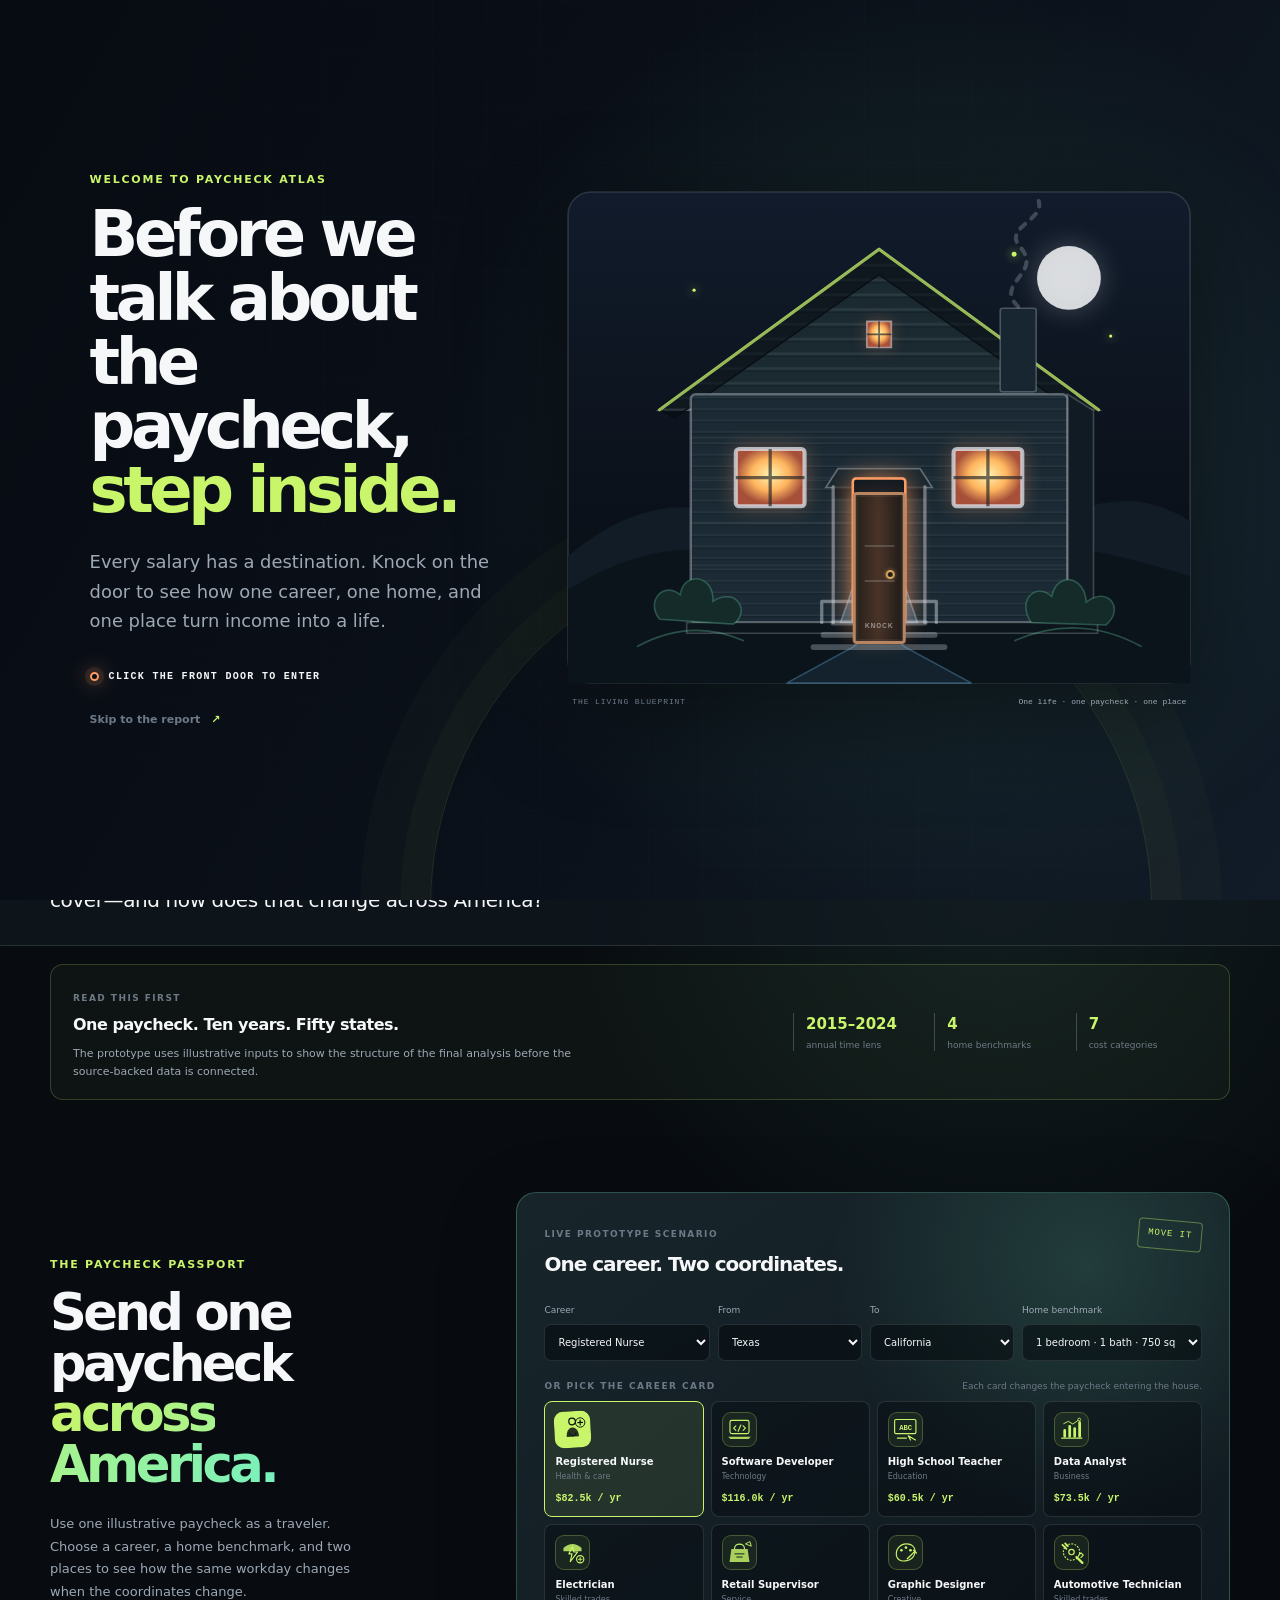
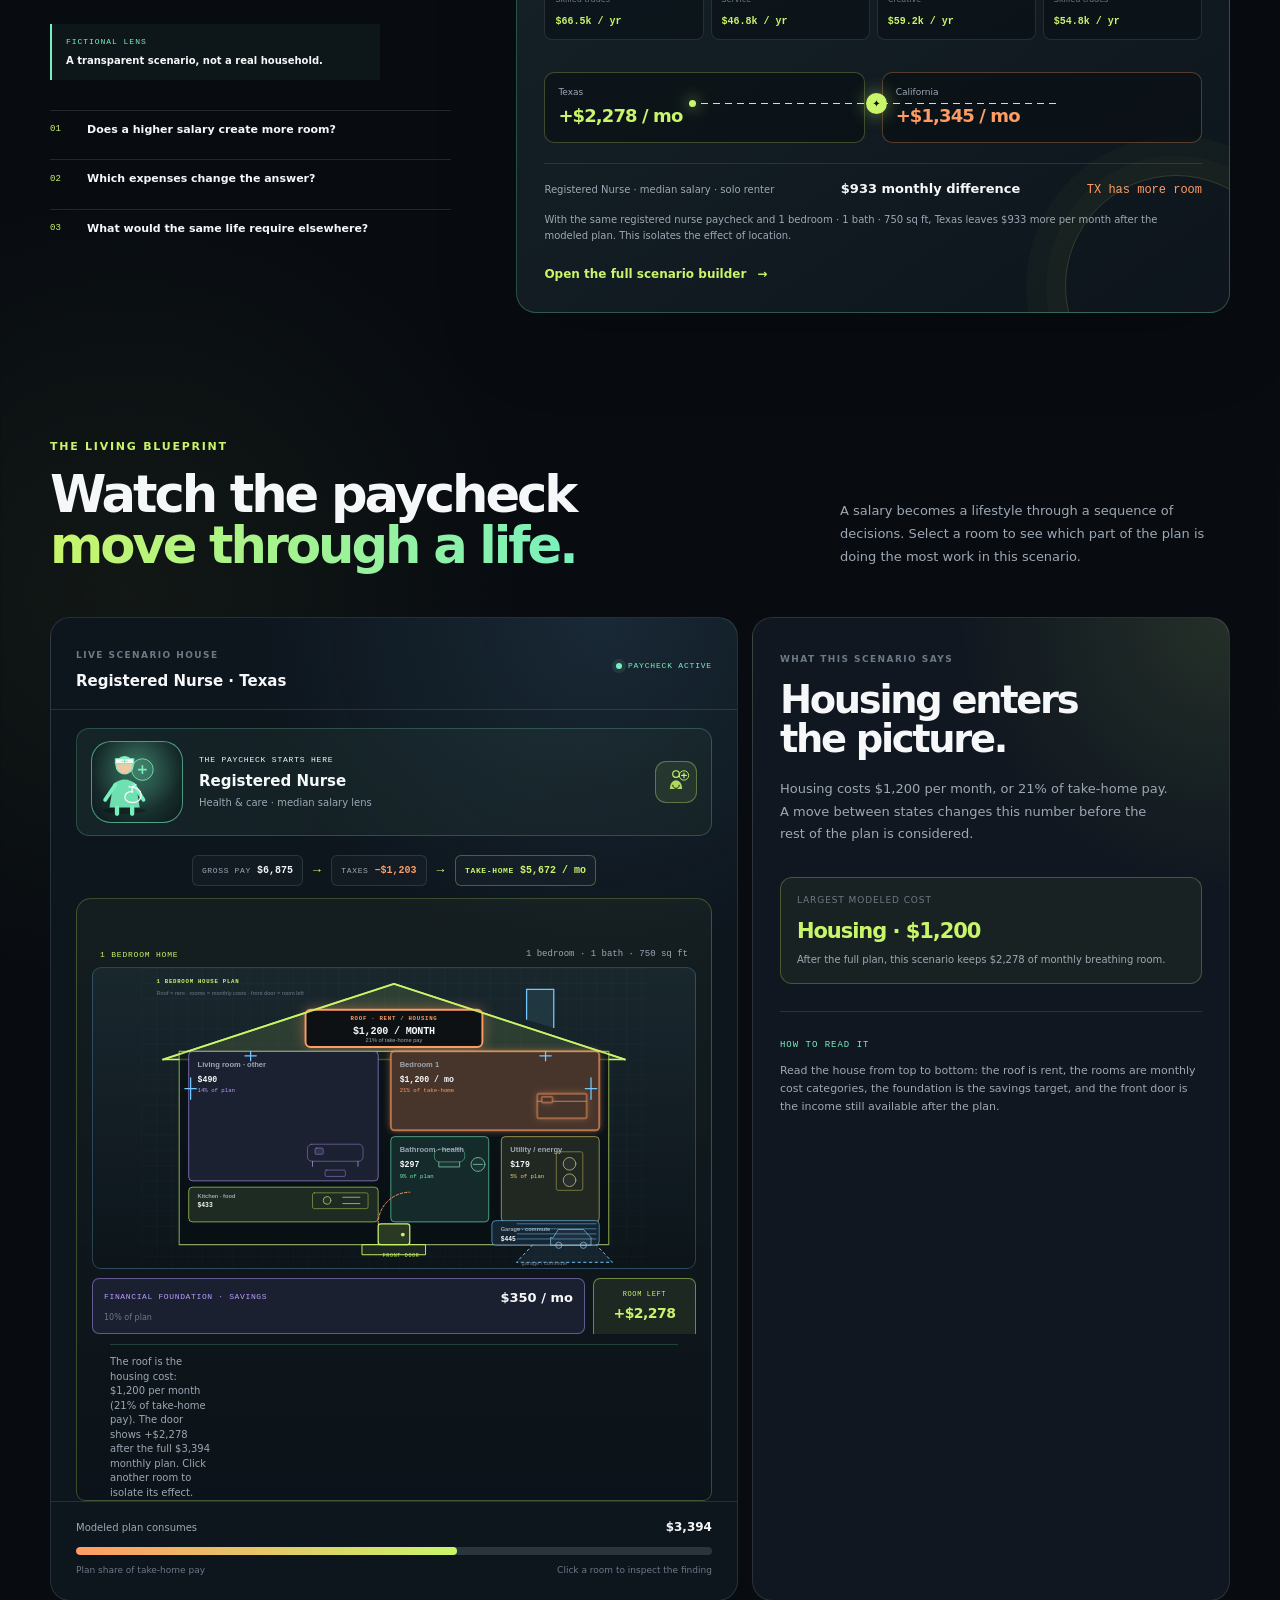
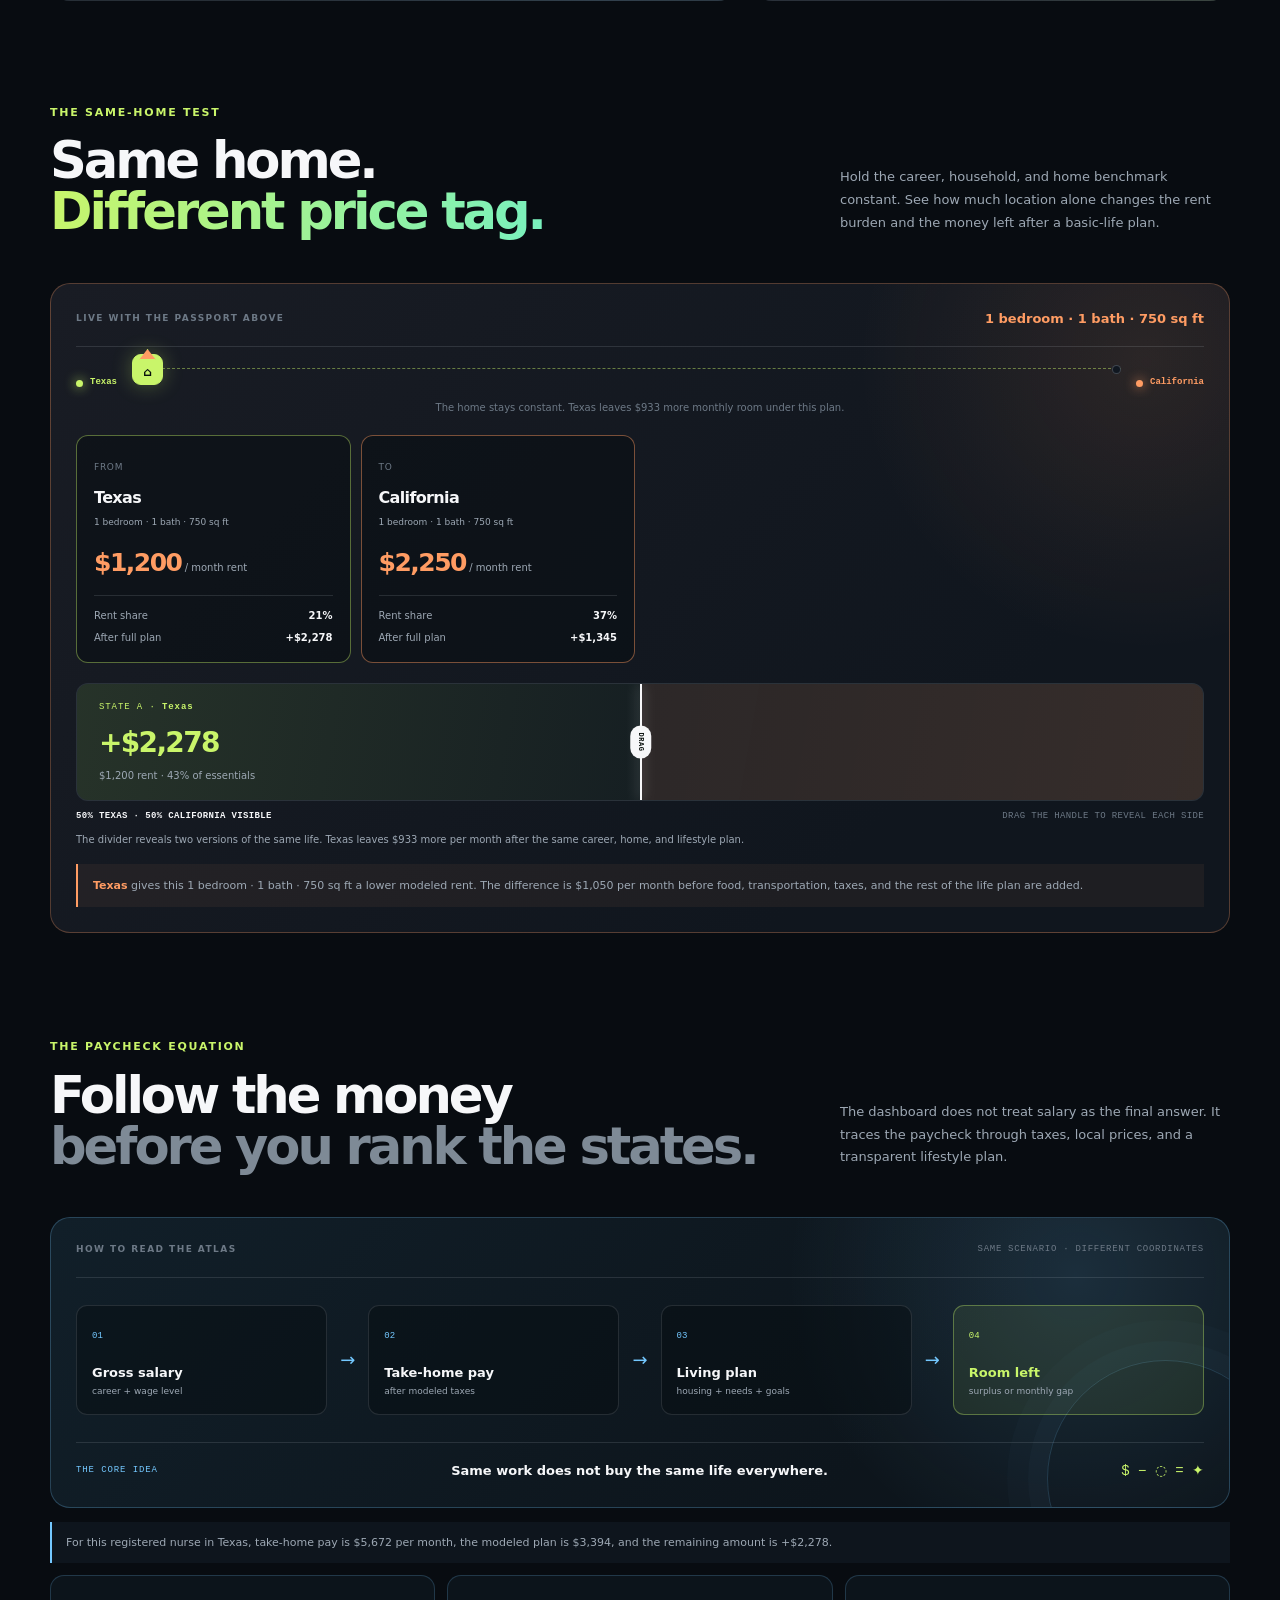
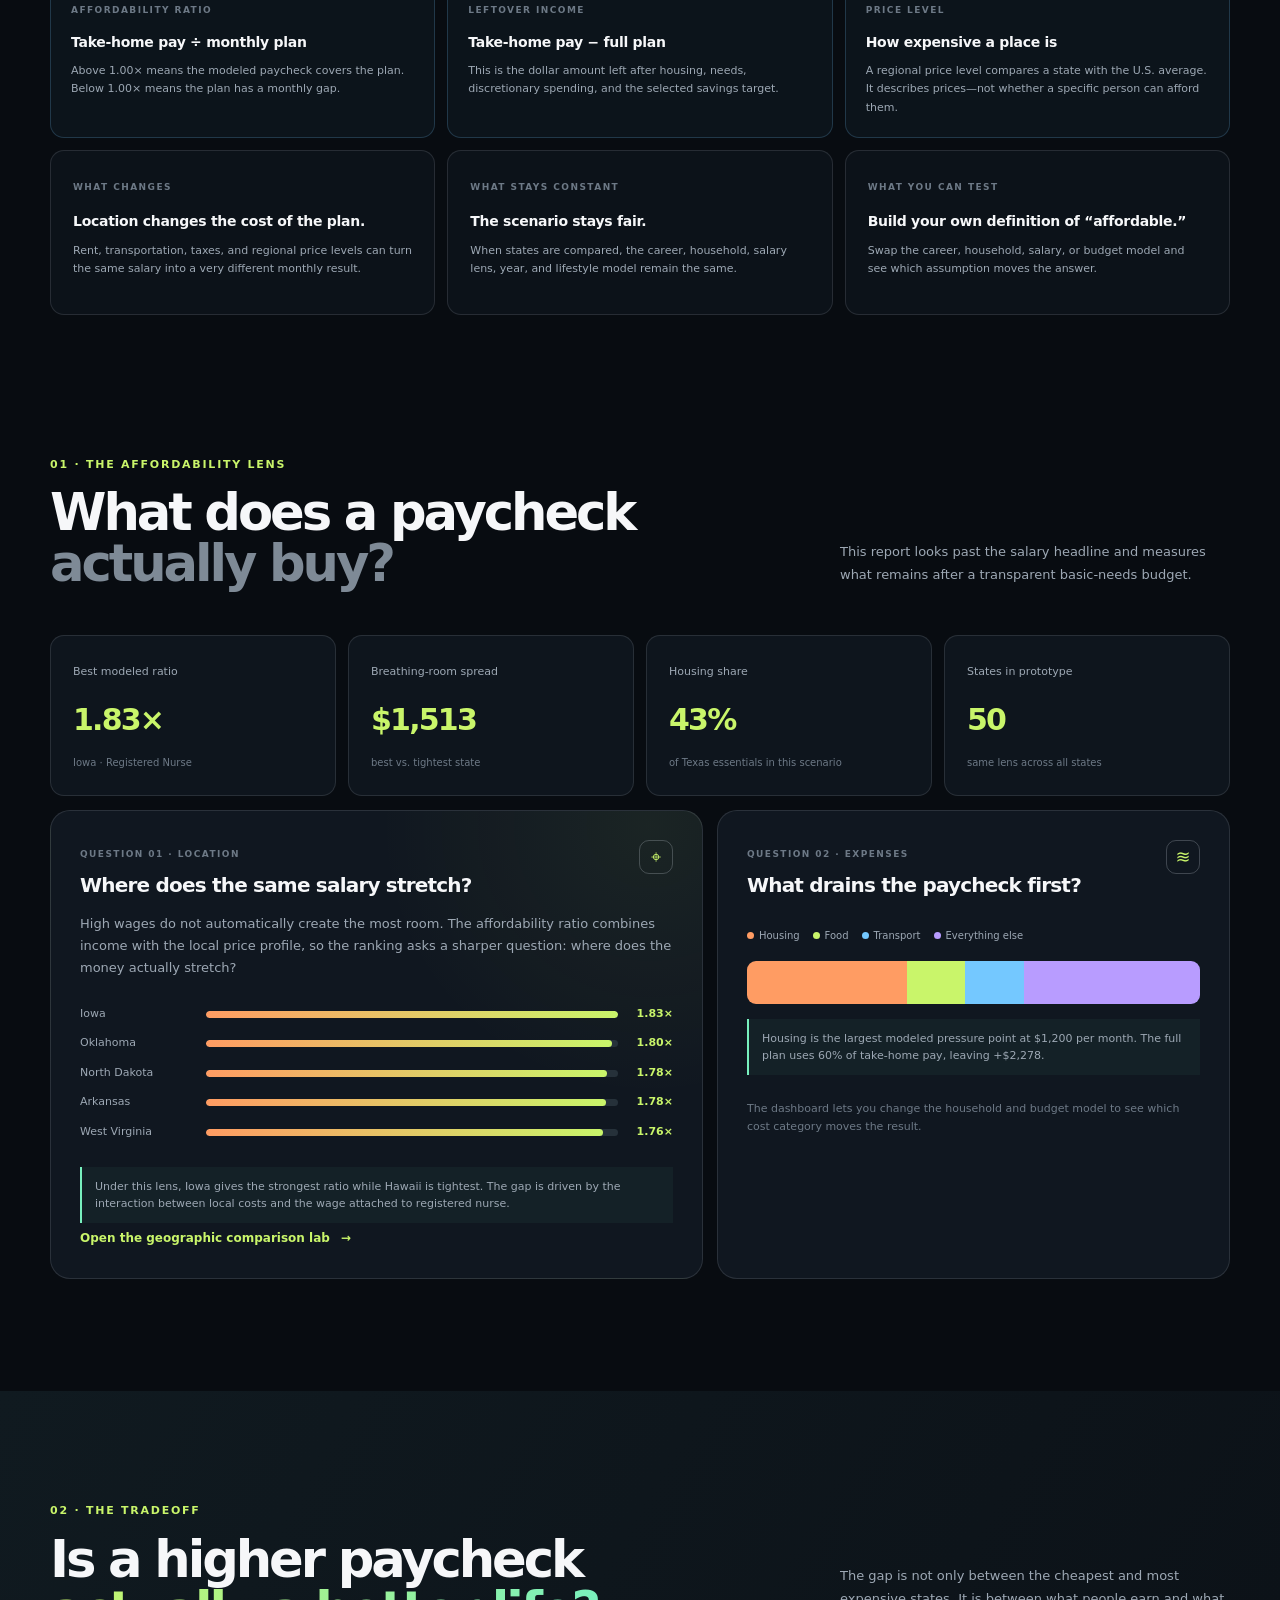
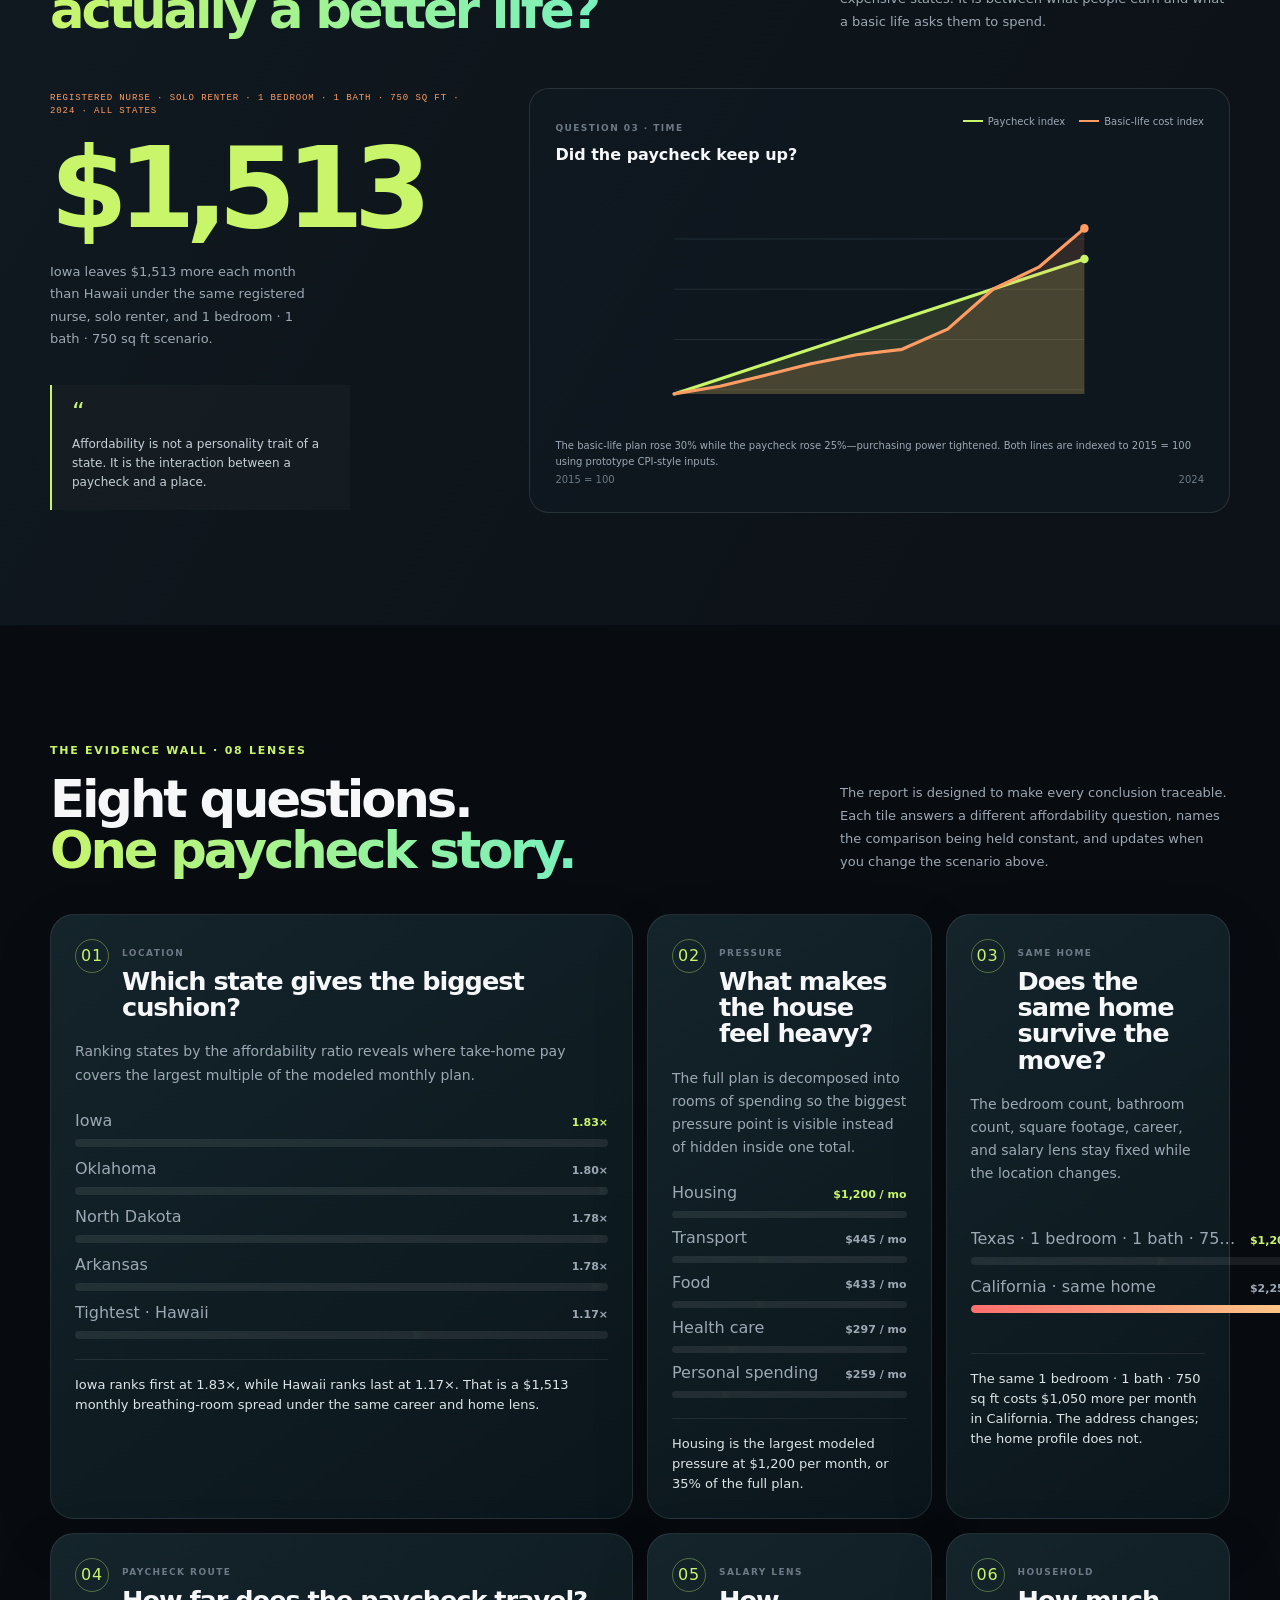
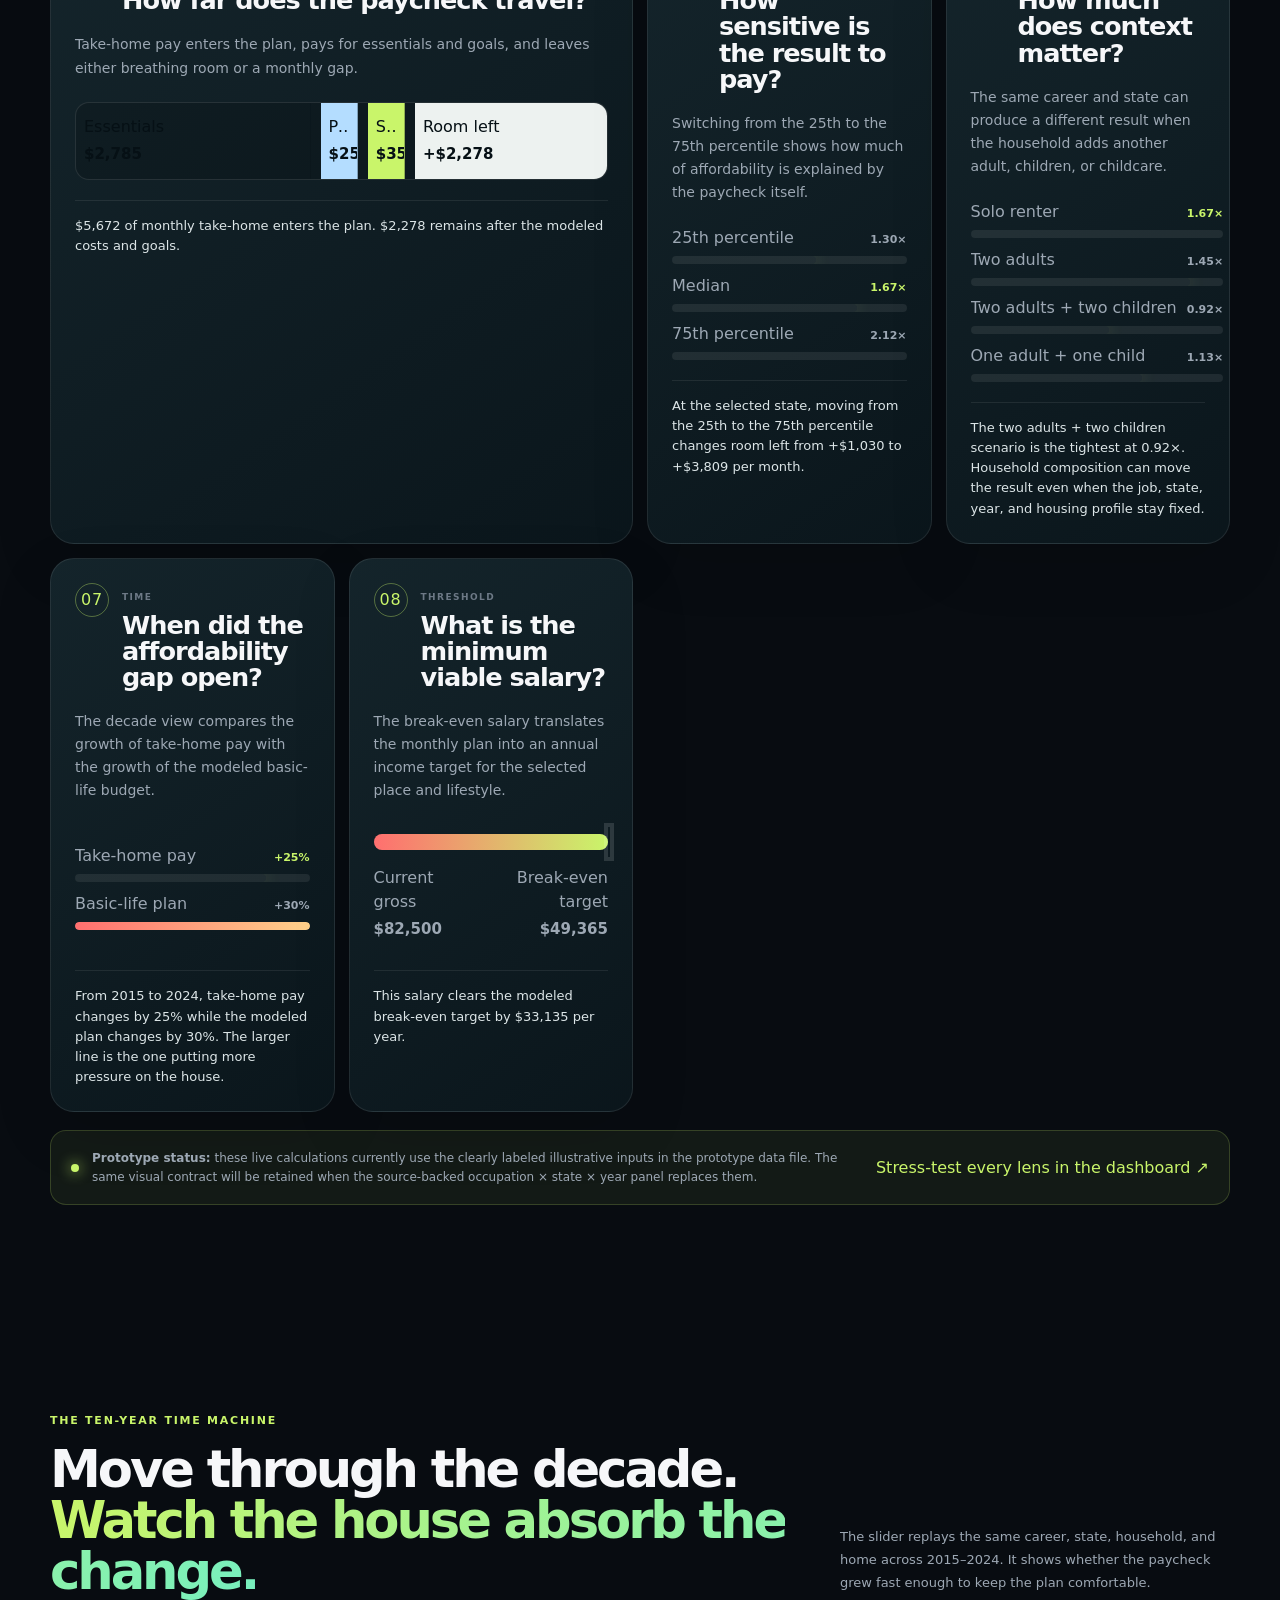
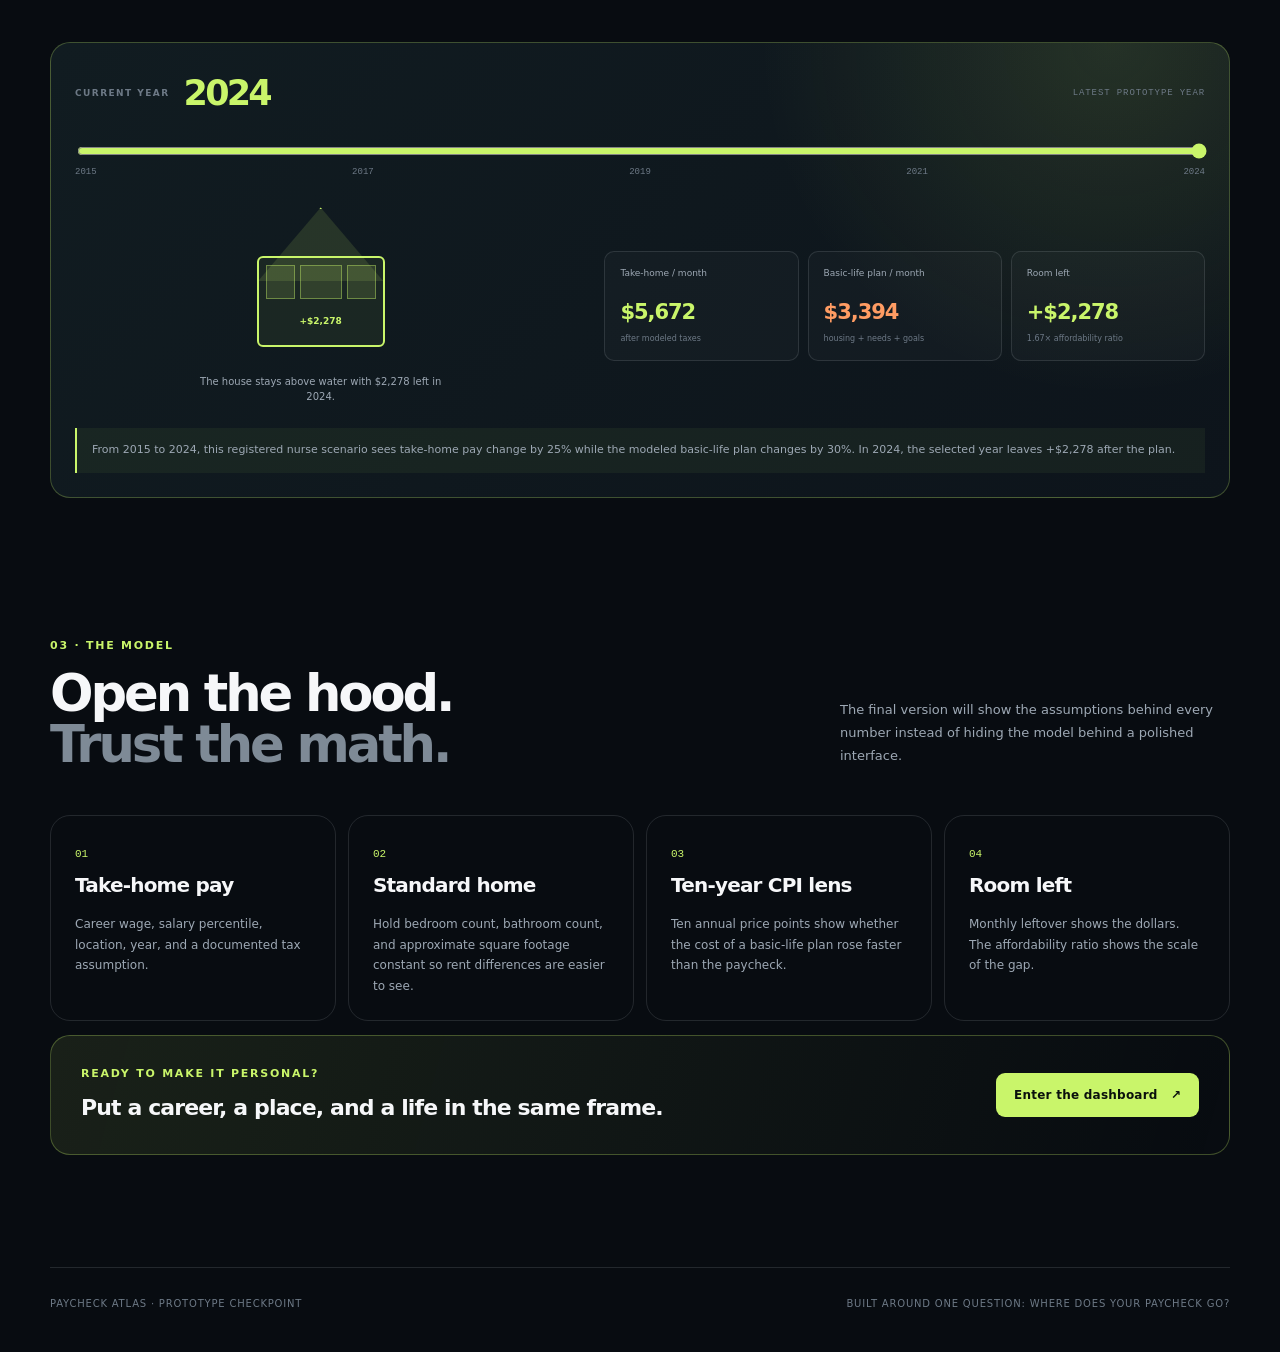
==== commit dd9e98f3: "Fix same-home comparison slider" ====
--- a/index.html
+++ b/index.html
@@ -136,7 +136,7 @@
 
     <section class="home-housing-section shell">
       <div class="section-heading equation-heading"><div><p class="eyebrow">THE SAME-HOME TEST</p><h2>Same home.<br><span class="gradient-text">Different price tag.</span></h2></div><p class="section-intro">Hold the career, household, and home benchmark constant. See how much location alone changes the rent burden and the money left after a basic-life plan.</p></div>
-      <div class="home-housing-board"><div class="home-housing-top"><span class="card-kicker">LIVE WITH THE PASSPORT ABOVE</span><strong id="home-housing-label">1 bedroom · 1 bath · 750 sq ft</strong></div><div class="home-move-scene" aria-hidden="true"><div class="move-stop"><i></i><span id="home-move-a">Texas</span></div><div class="move-track"><b id="home-moving-house"><i></i><span>⌂</span></b></div><div class="move-stop move-stop-end"><i></i><span id="home-move-b">California</span></div></div><p class="home-move-caption" id="home-move-caption">The home stays constant. The coordinates change.</p><div class="home-housing-cards" id="home-housing-cards"></div><div class="home-state-swipe" id="home-state-swipe" style="--split:50%"><div class="swipe-panel swipe-a"><span>STATE A · <b id="home-swipe-a-state">Texas</b></span><strong id="home-swipe-a-leftover">+$0</strong><small id="home-swipe-a-copy">same home, same career</small></div><div class="swipe-panel swipe-b"><span>STATE B · <b id="home-swipe-b-state">California</b></span><strong id="home-swipe-b-leftover">+$0</strong><small id="home-swipe-b-copy">same home, same career</small></div><div class="swipe-divider"><b>DRAG</b></div><input id="home-state-divider" type="range" min="18" max="82" value="50" aria-label="Drag to compare the two state scenarios"></div><p class="home-swipe-explanation" id="home-swipe-explanation">Drag the divider to compare the same career and home under two different state cost structures.</p><div class="home-housing-insight" id="home-housing-insight"></div></div>
+      <div class="home-housing-board"><div class="home-housing-top"><span class="card-kicker">LIVE WITH THE PASSPORT ABOVE</span><strong id="home-housing-label">1 bedroom · 1 bath · 750 sq ft</strong></div><div class="home-move-scene" aria-hidden="true"><div class="move-stop"><i></i><span id="home-move-a">Texas</span></div><div class="move-track"><b id="home-moving-house"><i></i><span>⌂</span></b></div><div class="move-stop move-stop-end"><i></i><span id="home-move-b">California</span></div></div><p class="home-move-caption" id="home-move-caption">The home stays constant. The coordinates change.</p><div class="home-housing-cards" id="home-housing-cards"></div><div class="home-state-swipe" id="home-state-swipe" style="--split:50%"><div class="swipe-panel swipe-a"><span>STATE A · <b id="home-swipe-a-state">Texas</b></span><strong id="home-swipe-a-leftover">+$0</strong><small id="home-swipe-a-copy">same home, same career</small></div><div class="swipe-panel swipe-b"><span>STATE B · <b id="home-swipe-b-state">California</b></span><strong id="home-swipe-b-leftover">+$0</strong><small id="home-swipe-b-copy">same home, same career</small></div><div class="swipe-divider"><b>DRAG</b></div><input id="home-state-divider" type="range" min="18" max="82" value="50" aria-label="Drag to compare the two state scenarios" aria-valuetext="50 percent State A and 50 percent State B visible"></div><div class="swipe-readout"><strong id="home-swipe-position">50% State A · 50% State B visible</strong><span>Drag the handle to reveal each side</span></div><p class="home-swipe-explanation" id="home-swipe-explanation">Drag the divider to compare the same career and home under two different state cost structures.</p><div class="home-housing-insight" id="home-housing-insight"></div></div>
     </section>
 
     <section class="equation-section shell">
@@ -172,14 +172,14 @@
     <section class="report-evidence-section shell" id="evidence-wall" aria-labelledby="evidence-wall-title">
       <div class="section-heading evidence-heading"><div><p class="eyebrow">THE EVIDENCE WALL · 08 LENSES</p><h2 id="evidence-wall-title">Eight questions.<br><span class="gradient-text">One paycheck story.</span></h2></div><p class="section-intro">The report is designed to make every conclusion traceable. Each tile answers a different affordability question, names the comparison being held constant, and updates when you change the scenario above.</p></div>
       <div class="evidence-grid">
-        <article class="evidence-card evidence-card-wide"><div class="evidence-card-head"><span class="evidence-number">01</span><div><span class="card-kicker">LOCATION</span><h3>Where does the same career stretch?</h3></div></div><p>Ranking states by the affordability ratio reveals where take-home pay covers the largest multiple of the modeled monthly plan.</p><div class="evidence-chart" id="report-location-chart"></div><p class="evidence-finding" id="report-location-copy"></p></article>
-        <article class="evidence-card"><div class="evidence-card-head"><span class="evidence-number">02</span><div><span class="card-kicker">PRESSURE</span><h3>What claims the paycheck first?</h3></div></div><p>The full plan is decomposed into rooms of spending so the biggest pressure point is visible instead of hidden inside one total.</p><div class="evidence-chart evidence-stack-chart" id="report-expense-chart"></div><p class="evidence-finding" id="report-expense-copy"></p></article>
-        <article class="evidence-card"><div class="evidence-card-head"><span class="evidence-number">03</span><div><span class="card-kicker">SAME HOME</span><h3>What changes when the address changes?</h3></div></div><p>The bedroom count, bathroom count, square footage, career, and salary lens stay fixed while the location changes.</p><div class="evidence-chart" id="report-home-chart"></div><p class="evidence-finding" id="report-home-copy"></p></article>
-        <article class="evidence-card evidence-card-wide"><div class="evidence-card-head"><span class="evidence-number">04</span><div><span class="card-kicker">PAYCHECK ROUTE</span><h3>Where does each dollar go?</h3></div></div><p>Take-home pay enters the plan, pays for essentials and goals, and leaves either breathing room or a monthly gap.</p><div class="evidence-chart paycheck-route" id="report-route-chart"></div><p class="evidence-finding" id="report-route-copy"></p></article>
-        <article class="evidence-card"><div class="evidence-card-head"><span class="evidence-number">05</span><div><span class="card-kicker">SALARY LENS</span><h3>Does the wage percentile change the answer?</h3></div></div><p>Switching from the 25th to the 75th percentile shows how much of affordability is explained by the paycheck itself.</p><div class="evidence-chart" id="report-salary-chart"></div><p class="evidence-finding" id="report-salary-copy"></p></article>
-        <article class="evidence-card"><div class="evidence-card-head"><span class="evidence-number">06</span><div><span class="card-kicker">HOUSEHOLD</span><h3>Who is the plan built for?</h3></div></div><p>The same career and state can produce a different result when the household adds another adult, children, or childcare.</p><div class="evidence-chart" id="report-household-chart"></div><p class="evidence-finding" id="report-household-copy"></p></article>
-        <article class="evidence-card"><div class="evidence-card-head"><span class="evidence-number">07</span><div><span class="card-kicker">TIME</span><h3>Did pay keep up with the plan?</h3></div></div><p>The decade view compares the growth of take-home pay with the growth of the modeled basic-life budget.</p><div class="evidence-chart" id="report-time-chart"></div><p class="evidence-finding" id="report-time-copy"></p></article>
-        <article class="evidence-card"><div class="evidence-card-head"><span class="evidence-number">08</span><div><span class="card-kicker">THRESHOLD</span><h3>What salary would make this plan work?</h3></div></div><p>The break-even salary translates the monthly plan into an annual income target for the selected place and lifestyle.</p><div class="threshold-visual" id="report-threshold-chart"></div><p class="evidence-finding" id="report-threshold-copy"></p></article>
+        <article class="evidence-card evidence-card-wide"><div class="evidence-card-head"><span class="evidence-number">01</span><div><span class="card-kicker">LOCATION</span><h3>Which state gives the biggest cushion?</h3></div></div><p>Ranking states by the affordability ratio reveals where take-home pay covers the largest multiple of the modeled monthly plan.</p><div class="evidence-chart" id="report-location-chart"></div><p class="evidence-finding" id="report-location-copy"></p></article>
+        <article class="evidence-card"><div class="evidence-card-head"><span class="evidence-number">02</span><div><span class="card-kicker">PRESSURE</span><h3>What makes the house feel heavy?</h3></div></div><p>The full plan is decomposed into rooms of spending so the biggest pressure point is visible instead of hidden inside one total.</p><div class="evidence-chart evidence-stack-chart" id="report-expense-chart"></div><p class="evidence-finding" id="report-expense-copy"></p></article>
+        <article class="evidence-card"><div class="evidence-card-head"><span class="evidence-number">03</span><div><span class="card-kicker">SAME HOME</span><h3>Does the same home survive the move?</h3></div></div><p>The bedroom count, bathroom count, square footage, career, and salary lens stay fixed while the location changes.</p><div class="evidence-chart" id="report-home-chart"></div><p class="evidence-finding" id="report-home-copy"></p></article>
+        <article class="evidence-card evidence-card-wide"><div class="evidence-card-head"><span class="evidence-number">04</span><div><span class="card-kicker">PAYCHECK ROUTE</span><h3>How far does the paycheck travel?</h3></div></div><p>Take-home pay enters the plan, pays for essentials and goals, and leaves either breathing room or a monthly gap.</p><div class="evidence-chart paycheck-route" id="report-route-chart"></div><p class="evidence-finding" id="report-route-copy"></p></article>
+        <article class="evidence-card"><div class="evidence-card-head"><span class="evidence-number">05</span><div><span class="card-kicker">SALARY LENS</span><h3>How sensitive is the result to pay?</h3></div></div><p>Switching from the 25th to the 75th percentile shows how much of affordability is explained by the paycheck itself.</p><div class="evidence-chart" id="report-salary-chart"></div><p class="evidence-finding" id="report-salary-copy"></p></article>
+        <article class="evidence-card"><div class="evidence-card-head"><span class="evidence-number">06</span><div><span class="card-kicker">HOUSEHOLD</span><h3>How much does context matter?</h3></div></div><p>The same career and state can produce a different result when the household adds another adult, children, or childcare.</p><div class="evidence-chart" id="report-household-chart"></div><p class="evidence-finding" id="report-household-copy"></p></article>
+        <article class="evidence-card"><div class="evidence-card-head"><span class="evidence-number">07</span><div><span class="card-kicker">TIME</span><h3>When did the affordability gap open?</h3></div></div><p>The decade view compares the growth of take-home pay with the growth of the modeled basic-life budget.</p><div class="evidence-chart" id="report-time-chart"></div><p class="evidence-finding" id="report-time-copy"></p></article>
+        <article class="evidence-card"><div class="evidence-card-head"><span class="evidence-number">08</span><div><span class="card-kicker">THRESHOLD</span><h3>What is the minimum viable salary?</h3></div></div><p>The break-even salary translates the monthly plan into an annual income target for the selected place and lifestyle.</p><div class="threshold-visual" id="report-threshold-chart"></div><p class="evidence-finding" id="report-threshold-copy"></p></article>
       </div>
       <div class="evidence-note"><span class="status-dot"></span><p><strong>Prototype status:</strong> these live calculations currently use the clearly labeled illustrative inputs in the prototype data file. The same visual contract will be retained when the source-backed occupation × state × year panel replaces them.</p><a href="dashboard.html">Stress-test every lens in the dashboard <span>↗</span></a></div>
     </section>
--- a/styles.css
+++ b/styles.css
@@ -406,11 +406,13 @@
 .swipe-panel span { font-family: ui-monospace, monospace; font-size: 9px; letter-spacing: .1em; }
 .swipe-panel strong { margin-top: 7px; font-size: 28px; letter-spacing: -.06em; }
 .swipe-panel small { margin-top: 4px; color: var(--muted); font-size: 10px; }
-.swipe-a { right: 50%; color: var(--lime); background: linear-gradient(100deg, rgba(201, 245, 106, .12), rgba(201, 245, 106, .03)); }
+.swipe-a { right: calc(100% - var(--split)); color: var(--lime); background: linear-gradient(100deg, rgba(201, 245, 106, .12), rgba(201, 245, 106, .03)); transition: right .08s linear; }
 .swipe-b { z-index: 1; color: var(--orange); background: linear-gradient(100deg, rgba(255, 156, 99, .08), rgba(255, 156, 99, .16)); clip-path: polygon(var(--split) 0, 100% 0, 100% 100%, var(--split) 100%); }
 .swipe-divider { position: absolute; z-index: 3; top: 0; bottom: 0; left: var(--split); width: 2px; background: var(--ink); box-shadow: 0 0 13px rgba(246, 247, 249, .55); pointer-events: none; }
 .swipe-divider b { position: absolute; top: 50%; left: 50%; padding: 5px 7px; border-radius: 99px; color: #09100d; background: var(--ink); font-family: ui-monospace, monospace; font-size: 7px; letter-spacing: .08em; transform: translate(-50%, -50%) rotate(90deg); }
 .home-state-swipe input { position: absolute; z-index: 4; inset: 0; width: 100%; height: 100%; margin: 0; cursor: ew-resize; opacity: 0; }
+.swipe-readout { display: flex; justify-content: space-between; gap: 12px; margin-top: 9px; color: var(--subtle); font: 9px/1.4 ui-monospace, monospace; letter-spacing: .04em; text-transform: uppercase; }
+.swipe-readout strong { color: var(--ink); }
 .home-swipe-explanation { margin: 9px 0 0; color: var(--muted); font-size: 10px; line-height: 1.5; }
 
 .time-machine-section { padding: 90px 0 28px; }
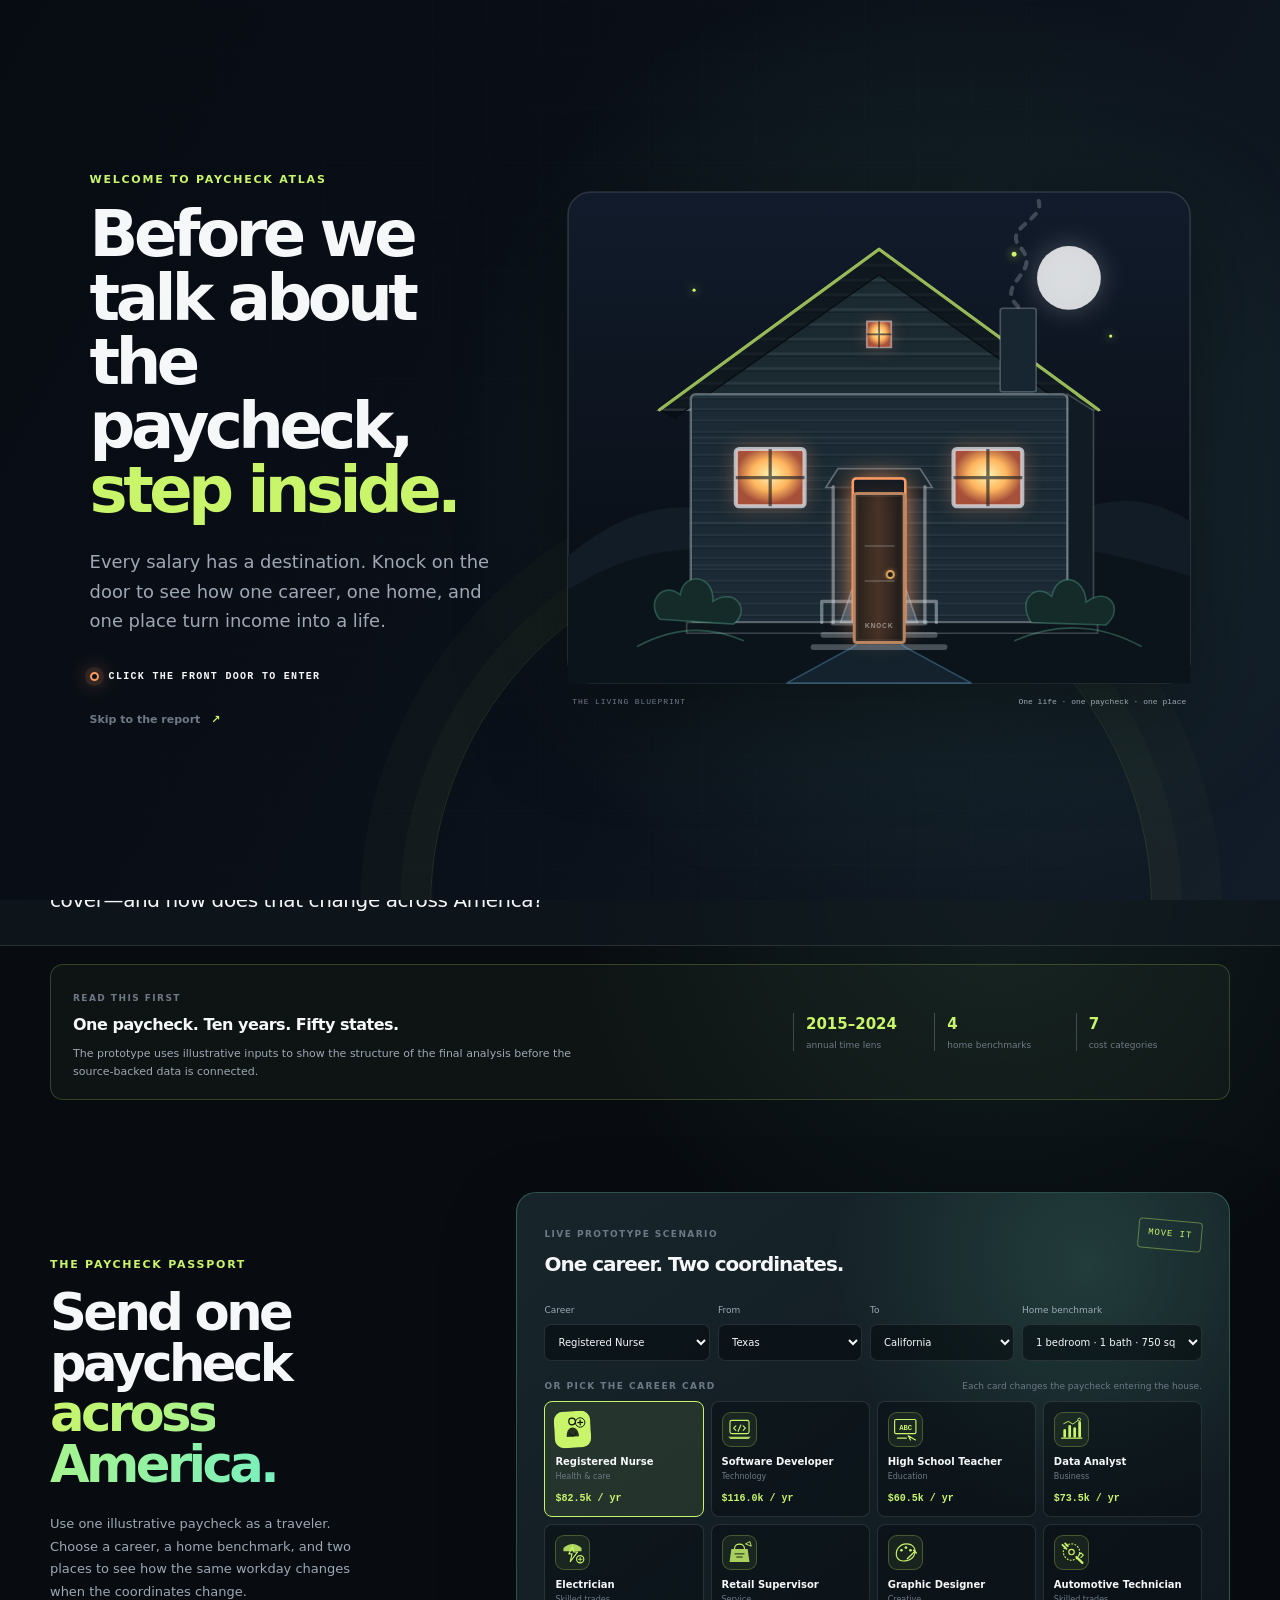
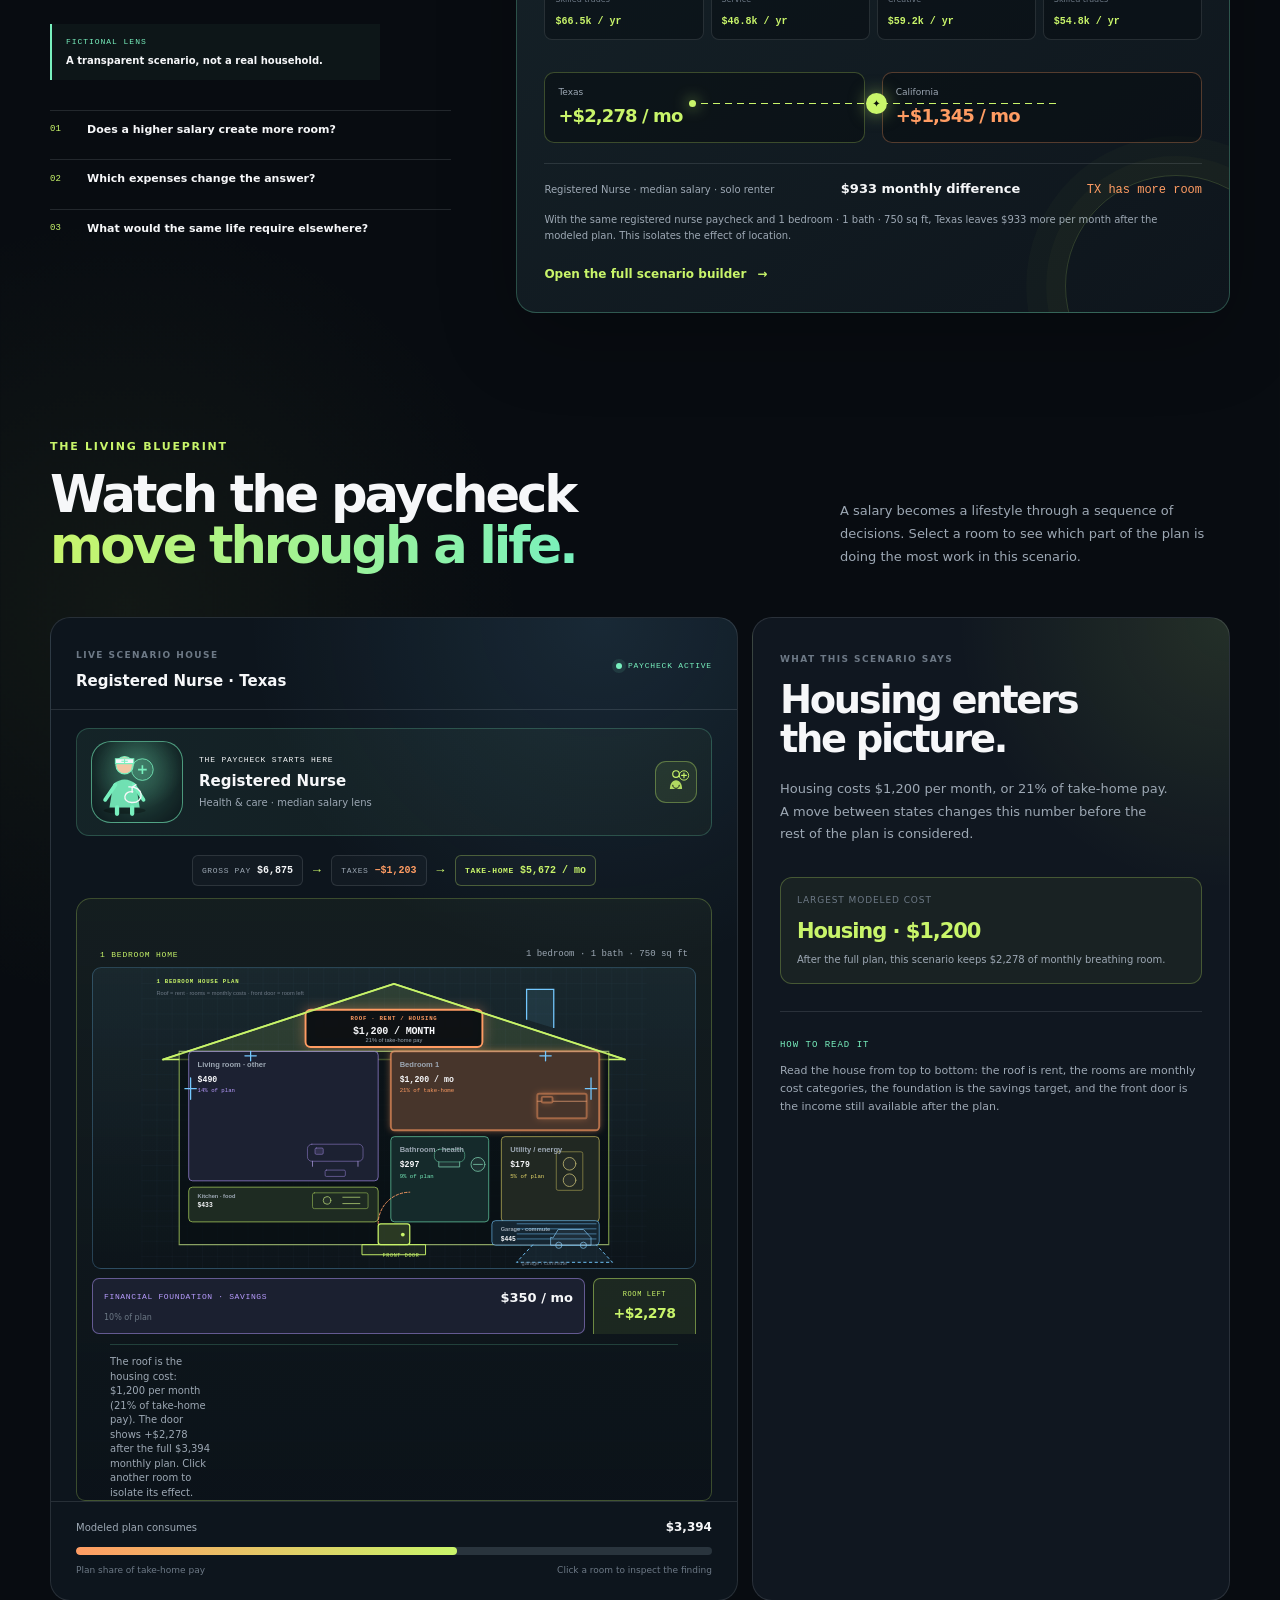
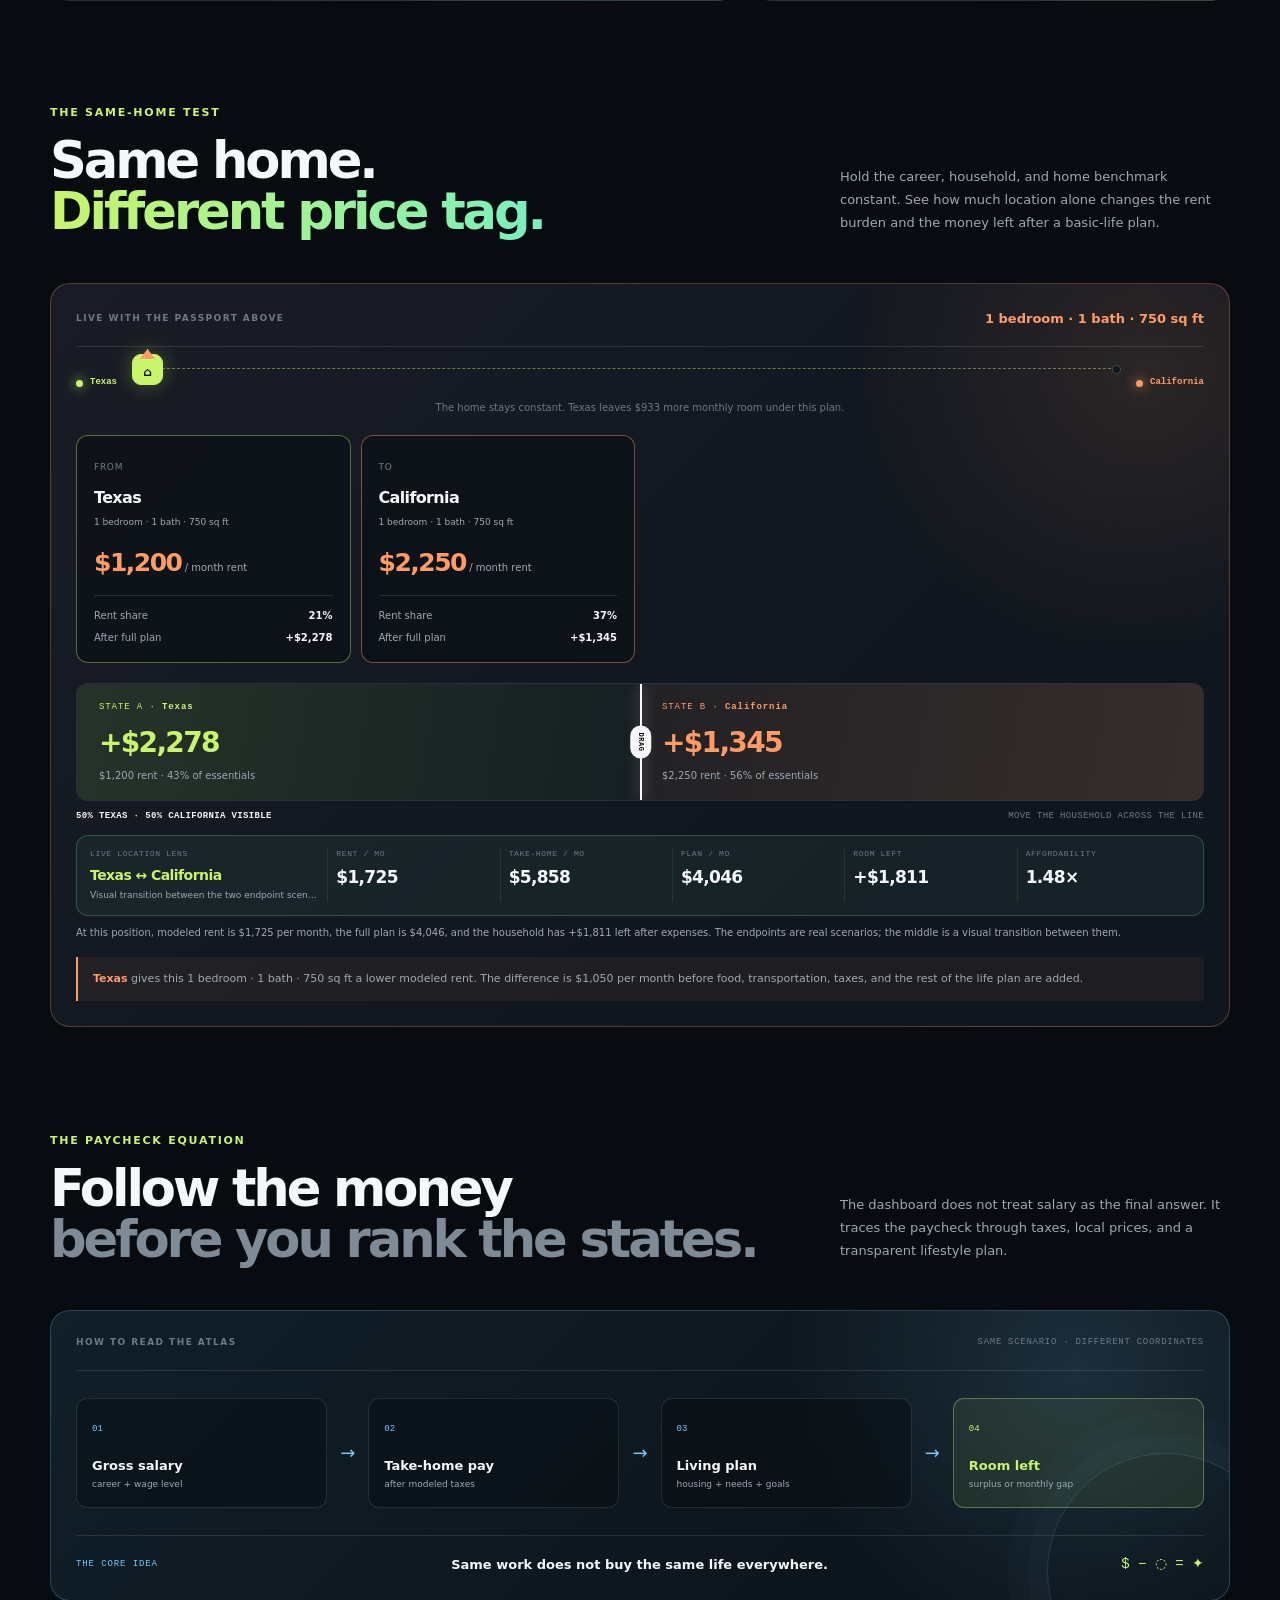
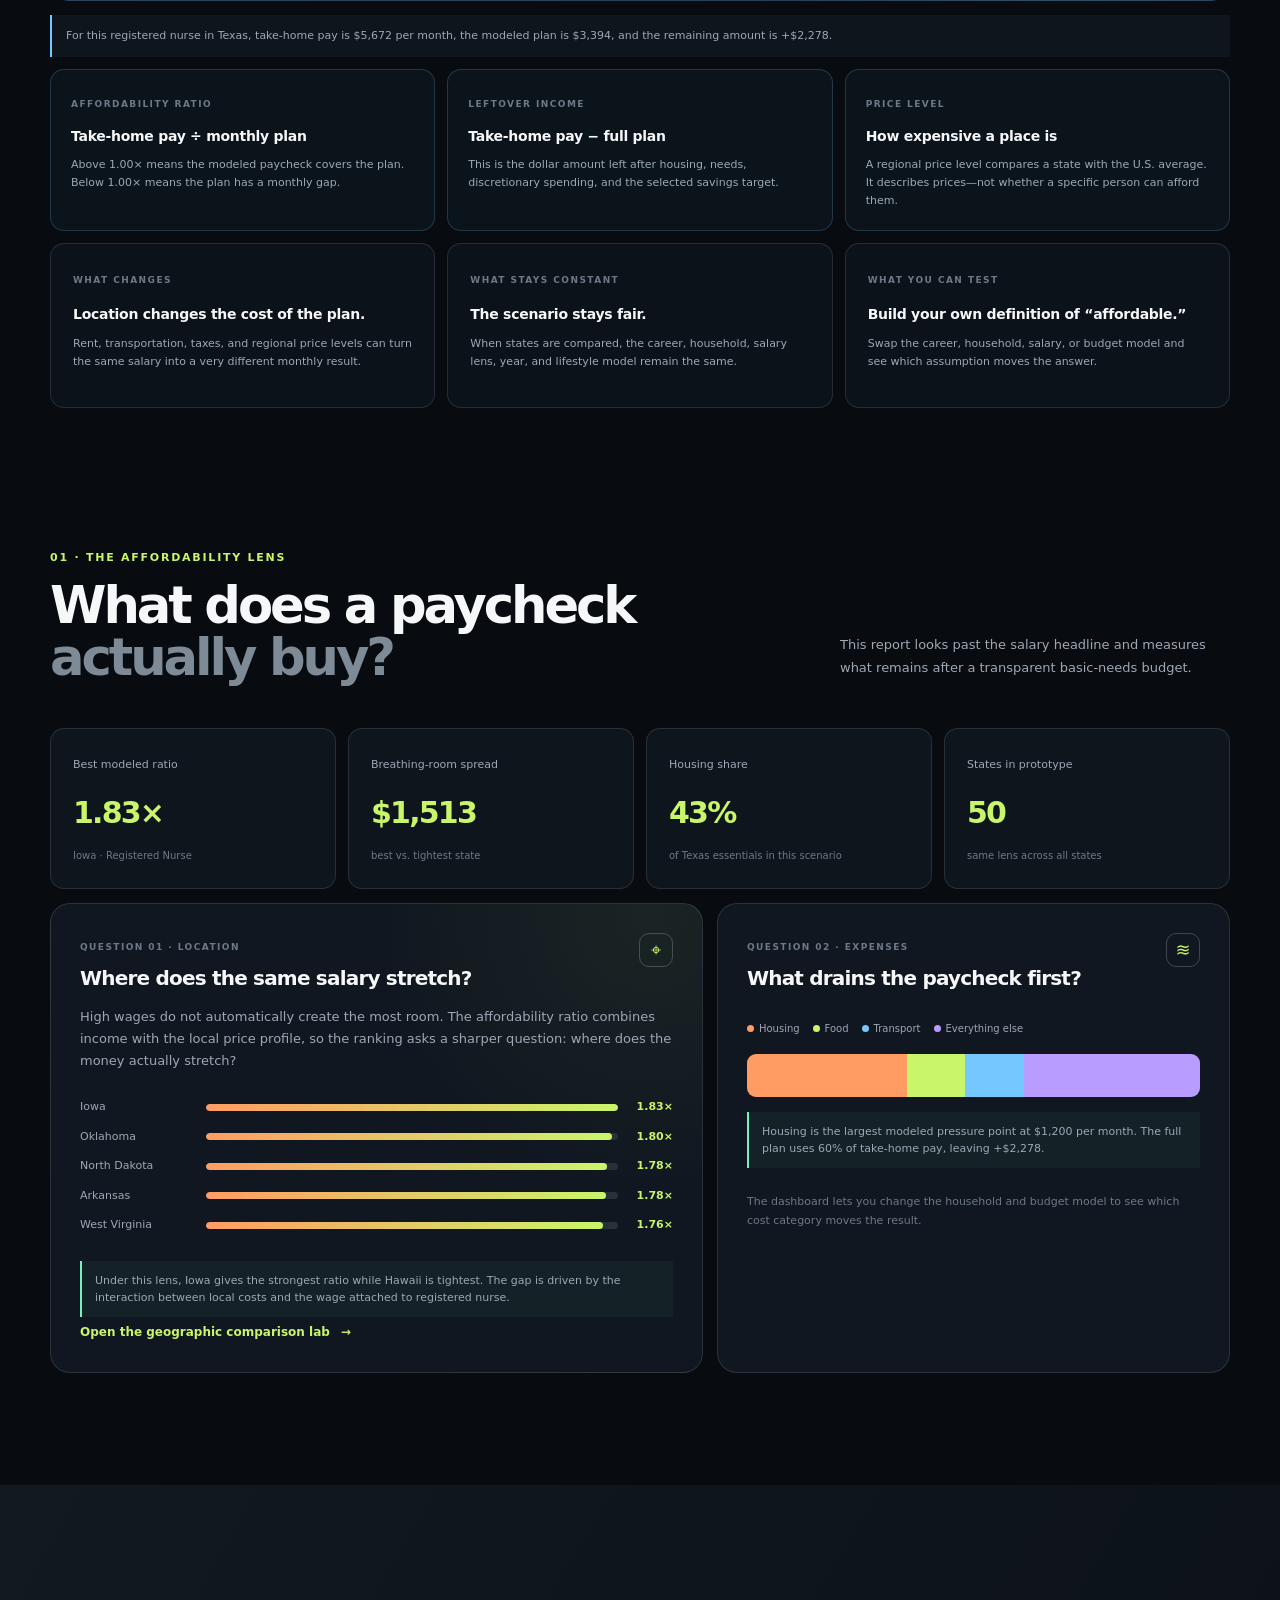
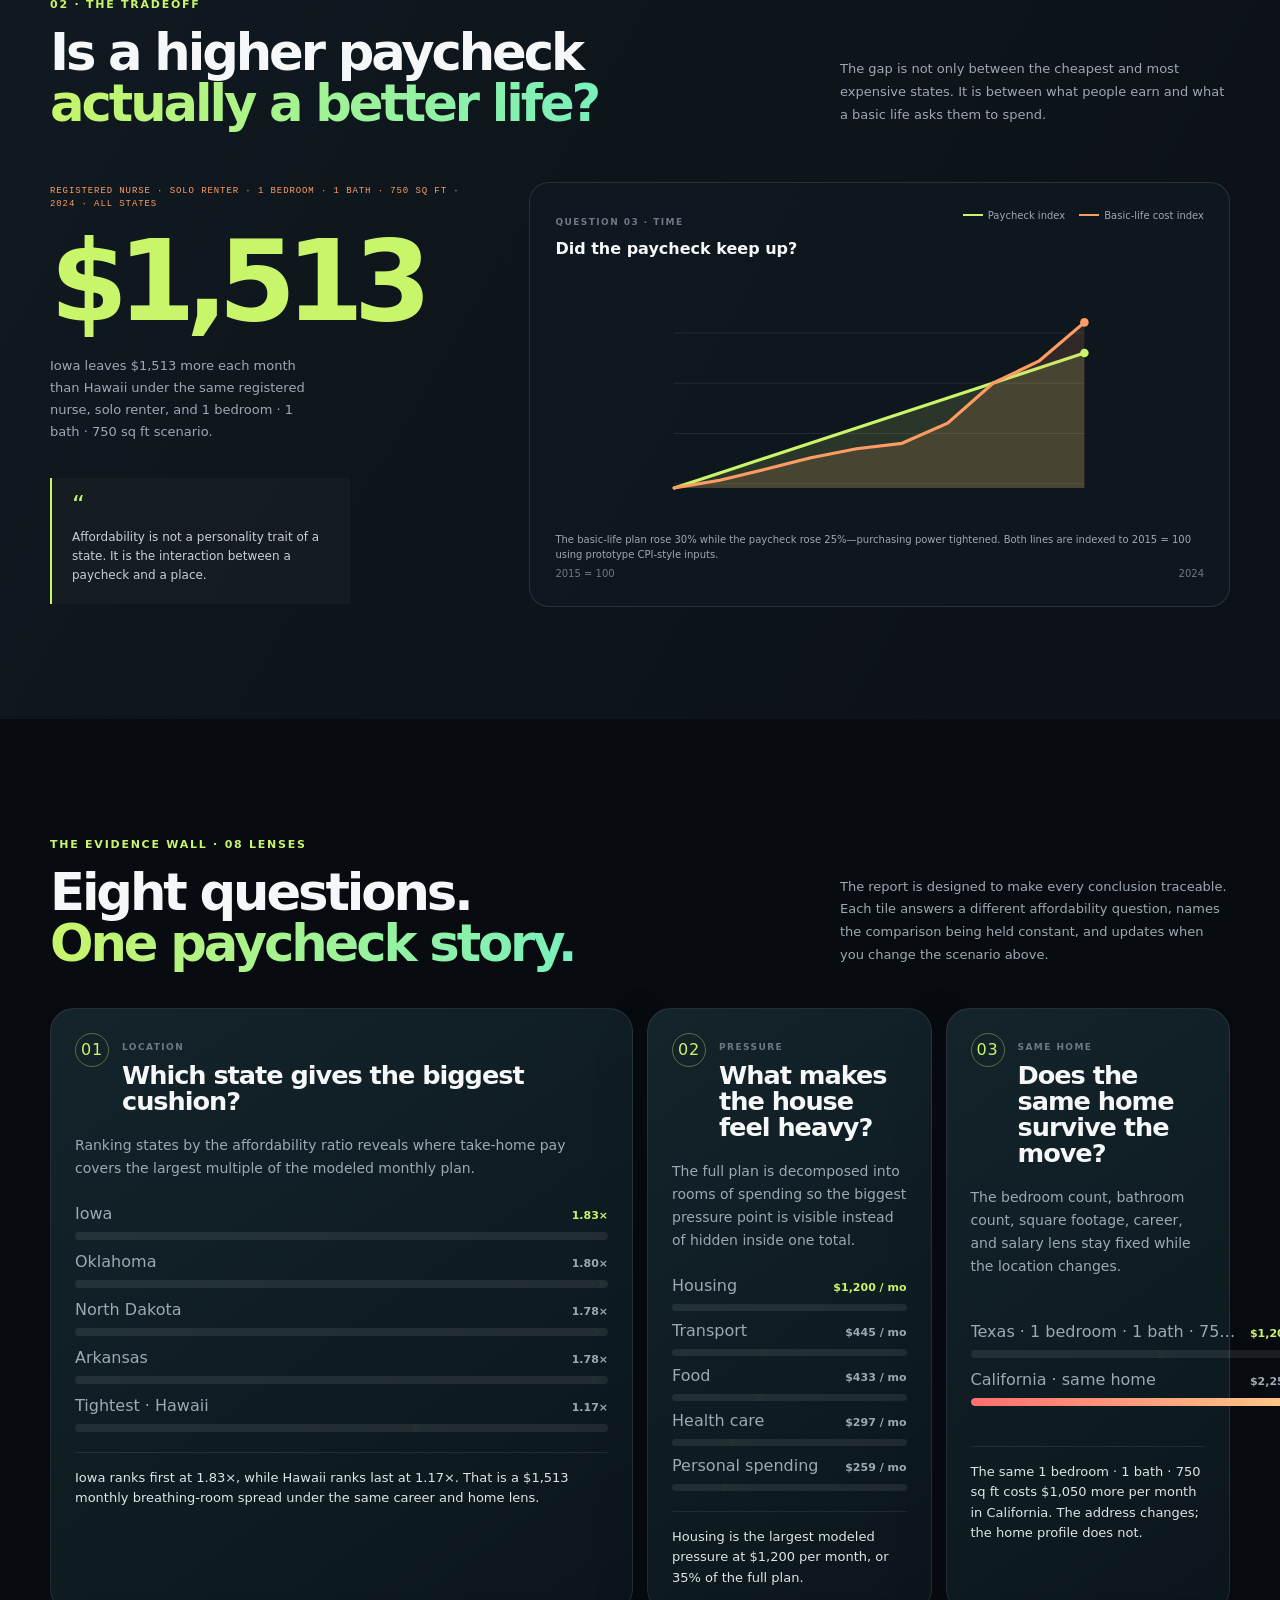
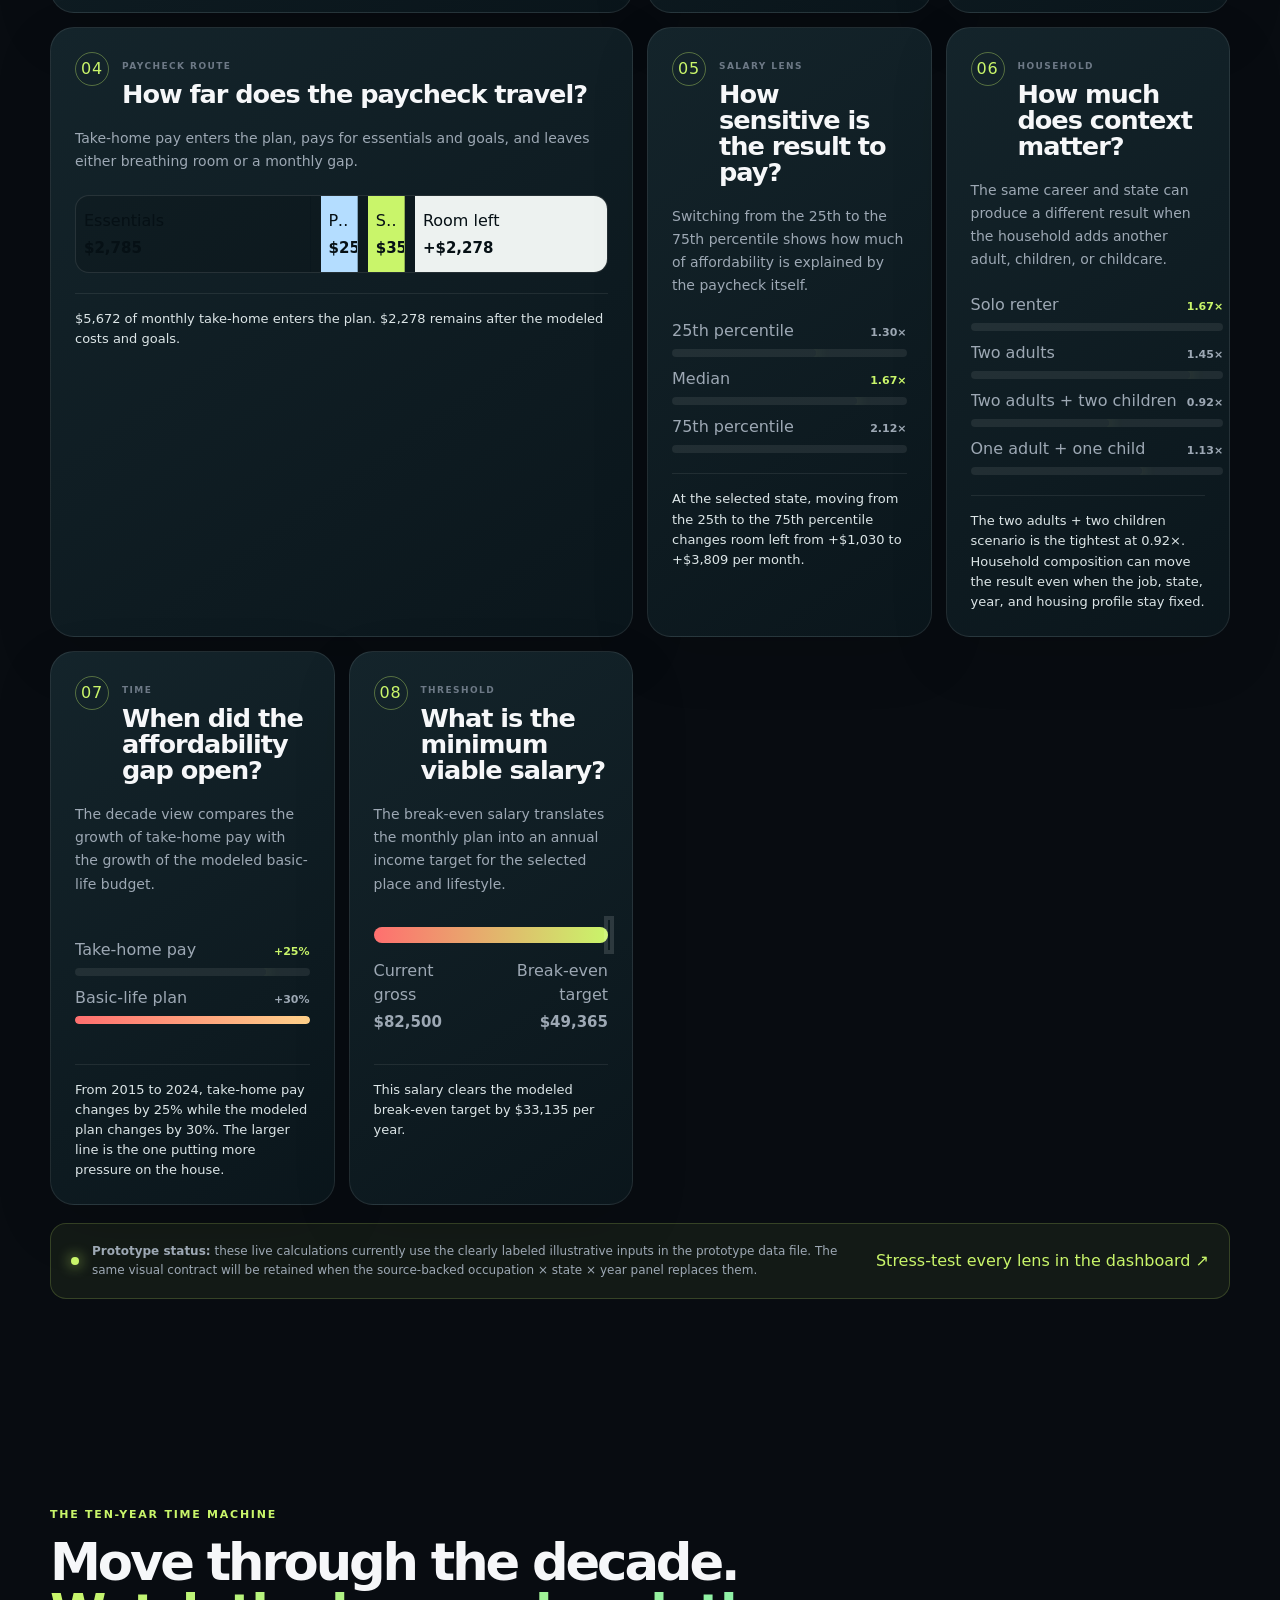
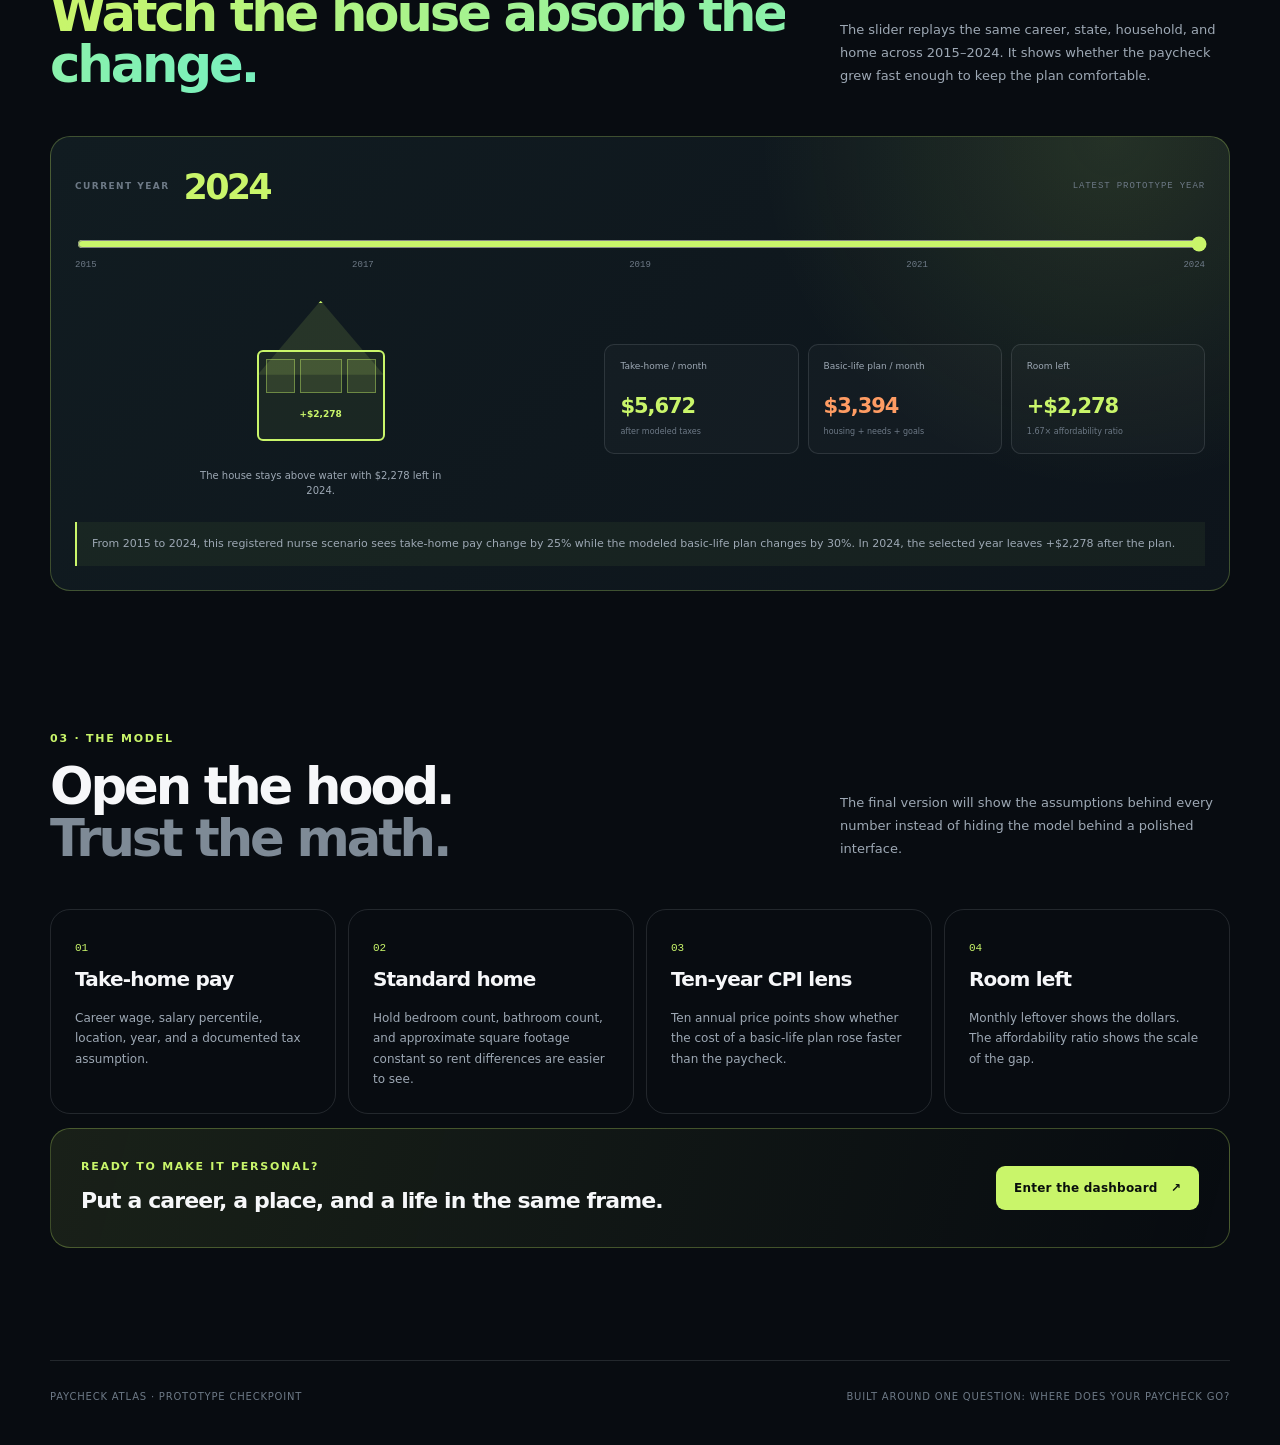
==== commit 4d3b9734: "Turn home slider into live affordability transition" ====
--- a/index.html
+++ b/index.html
@@ -136,7 +136,7 @@
 
     <section class="home-housing-section shell">
       <div class="section-heading equation-heading"><div><p class="eyebrow">THE SAME-HOME TEST</p><h2>Same home.<br><span class="gradient-text">Different price tag.</span></h2></div><p class="section-intro">Hold the career, household, and home benchmark constant. See how much location alone changes the rent burden and the money left after a basic-life plan.</p></div>
-      <div class="home-housing-board"><div class="home-housing-top"><span class="card-kicker">LIVE WITH THE PASSPORT ABOVE</span><strong id="home-housing-label">1 bedroom · 1 bath · 750 sq ft</strong></div><div class="home-move-scene" aria-hidden="true"><div class="move-stop"><i></i><span id="home-move-a">Texas</span></div><div class="move-track"><b id="home-moving-house"><i></i><span>⌂</span></b></div><div class="move-stop move-stop-end"><i></i><span id="home-move-b">California</span></div></div><p class="home-move-caption" id="home-move-caption">The home stays constant. The coordinates change.</p><div class="home-housing-cards" id="home-housing-cards"></div><div class="home-state-swipe" id="home-state-swipe" style="--split:50%"><div class="swipe-panel swipe-a"><span>STATE A · <b id="home-swipe-a-state">Texas</b></span><strong id="home-swipe-a-leftover">+$0</strong><small id="home-swipe-a-copy">same home, same career</small></div><div class="swipe-panel swipe-b"><span>STATE B · <b id="home-swipe-b-state">California</b></span><strong id="home-swipe-b-leftover">+$0</strong><small id="home-swipe-b-copy">same home, same career</small></div><div class="swipe-divider"><b>DRAG</b></div><input id="home-state-divider" type="range" min="18" max="82" value="50" aria-label="Drag to compare the two state scenarios" aria-valuetext="50 percent State A and 50 percent State B visible"></div><div class="swipe-readout"><strong id="home-swipe-position">50% State A · 50% State B visible</strong><span>Drag the handle to reveal each side</span></div><p class="home-swipe-explanation" id="home-swipe-explanation">Drag the divider to compare the same career and home under two different state cost structures.</p><div class="home-housing-insight" id="home-housing-insight"></div></div>
+      <div class="home-housing-board"><div class="home-housing-top"><span class="card-kicker">LIVE WITH THE PASSPORT ABOVE</span><strong id="home-housing-label">1 bedroom · 1 bath · 750 sq ft</strong></div><div class="home-move-scene" aria-hidden="true"><div class="move-stop"><i></i><span id="home-move-a">Texas</span></div><div class="move-track"><b id="home-moving-house"><i></i><span>⌂</span></b></div><div class="move-stop move-stop-end"><i></i><span id="home-move-b">California</span></div></div><p class="home-move-caption" id="home-move-caption">The home stays constant. The coordinates change.</p><div class="home-housing-cards" id="home-housing-cards"></div><div class="home-state-swipe" id="home-state-swipe" style="--split:50%"><div class="swipe-panel swipe-a"><span>STATE A · <b id="home-swipe-a-state">Texas</b></span><strong id="home-swipe-a-leftover">+$0</strong><small id="home-swipe-a-copy">same home, same career</small></div><div class="swipe-panel swipe-b"><span>STATE B · <b id="home-swipe-b-state">California</b></span><strong id="home-swipe-b-leftover">+$0</strong><small id="home-swipe-b-copy">same home, same career</small></div><div class="swipe-divider"><b>DRAG</b></div><input id="home-state-divider" type="range" min="18" max="82" value="50" aria-label="Move the same household from State A to State B" aria-valuetext="50 percent State A and 50 percent State B visible"></div><div class="swipe-readout"><strong id="home-swipe-position">50% State A · 50% State B visible</strong><span>Move the household across the line</span></div><div class="swipe-live-data" aria-live="polite"><div><span>LIVE LOCATION LENS</span><strong id="home-swipe-active-state">Texas ↔ California</strong><small id="home-swipe-active-copy">The figures below transition between the two endpoints.</small></div><div><span>RENT / MO</span><strong id="home-swipe-rent">$0</strong></div><div><span>TAKE-HOME / MO</span><strong id="home-swipe-pay">$0</strong></div><div><span>PLAN / MO</span><strong id="home-swipe-plan">$0</strong></div><div><span>ROOM LEFT</span><strong id="home-swipe-live-leftover">+$0</strong></div><div><span>AFFORDABILITY</span><strong id="home-swipe-ratio">0.00×</strong></div></div><p class="home-swipe-explanation" id="home-swipe-explanation">Drag the handle to move the same career and home across the two locations. The live figures interpolate between the two endpoint scenarios.</p><div class="home-housing-insight" id="home-housing-insight"></div></div>
     </section>
 
     <section class="equation-section shell">
--- a/styles.css
+++ b/styles.css
@@ -406,13 +406,21 @@
 .swipe-panel span { font-family: ui-monospace, monospace; font-size: 9px; letter-spacing: .1em; }
 .swipe-panel strong { margin-top: 7px; font-size: 28px; letter-spacing: -.06em; }
 .swipe-panel small { margin-top: 4px; color: var(--muted); font-size: 10px; }
-.swipe-a { right: calc(100% - var(--split)); color: var(--lime); background: linear-gradient(100deg, rgba(201, 245, 106, .12), rgba(201, 245, 106, .03)); transition: right .08s linear; }
-.swipe-b { z-index: 1; color: var(--orange); background: linear-gradient(100deg, rgba(255, 156, 99, .08), rgba(255, 156, 99, .16)); clip-path: polygon(var(--split) 0, 100% 0, 100% 100%, var(--split) 100%); }
+.swipe-a { right: auto; width: var(--split); color: var(--lime); background: linear-gradient(100deg, rgba(201, 245, 106, .12), rgba(201, 245, 106, .03)); transition: width .08s linear; }
+.swipe-b { z-index: 1; left: var(--split); color: var(--orange); background: linear-gradient(100deg, rgba(255, 156, 99, .08), rgba(255, 156, 99, .16)); clip-path: none; transition: left .08s linear; }
 .swipe-divider { position: absolute; z-index: 3; top: 0; bottom: 0; left: var(--split); width: 2px; background: var(--ink); box-shadow: 0 0 13px rgba(246, 247, 249, .55); pointer-events: none; }
 .swipe-divider b { position: absolute; top: 50%; left: 50%; padding: 5px 7px; border-radius: 99px; color: #09100d; background: var(--ink); font-family: ui-monospace, monospace; font-size: 7px; letter-spacing: .08em; transform: translate(-50%, -50%) rotate(90deg); }
 .home-state-swipe input { position: absolute; z-index: 4; inset: 0; width: 100%; height: 100%; margin: 0; cursor: ew-resize; opacity: 0; }
 .swipe-readout { display: flex; justify-content: space-between; gap: 12px; margin-top: 9px; color: var(--subtle); font: 9px/1.4 ui-monospace, monospace; letter-spacing: .04em; text-transform: uppercase; }
 .swipe-readout strong { color: var(--ink); }
+.swipe-live-data { display: grid; grid-template-columns: 1.45fr repeat(5, 1fr); gap: 8px; margin-top: 12px; padding: 13px; border: 1px solid rgba(120, 240, 190, .23); border-radius: 12px; background: rgba(120, 240, 190, .055); }
+.swipe-live-data > div { min-width: 0; padding-right: 8px; border-right: 1px solid rgba(255,255,255,.08); }
+.swipe-live-data > div:last-child { padding-right: 0; border-right: 0; }
+.swipe-live-data span, .swipe-live-data strong, .swipe-live-data small { display: block; }
+.swipe-live-data span { color: var(--subtle); font: 8px/1.2 ui-monospace, monospace; letter-spacing: .08em; }
+.swipe-live-data strong { margin-top: 7px; overflow: hidden; color: var(--ink); font-size: 17px; letter-spacing: -.04em; text-overflow: ellipsis; white-space: nowrap; }
+.swipe-live-data > div:first-child strong { color: var(--lime); font-size: 14px; }
+.swipe-live-data small { margin-top: 4px; overflow: hidden; color: var(--muted); font-size: 9px; line-height: 1.3; text-overflow: ellipsis; white-space: nowrap; }
 .home-swipe-explanation { margin: 9px 0 0; color: var(--muted); font-size: 10px; line-height: 1.5; }
 
 .time-machine-section { padding: 90px 0 28px; }
@@ -1107,4 +1115,7 @@
   .paycheck-route { min-height: 96px; }
   .route-piece, .route-leftover { padding-inline: 6px; }
   .route-piece strong, .route-leftover strong { font-size: 12px; }
-}
+  .swipe-live-data { grid-template-columns: repeat(2, 1fr); }
+  .swipe-live-data > div { min-height: 53px; padding-right: 0; border-right: 0; }
+  .swipe-live-data > div:first-child { grid-column: 1 / -1; }
+}
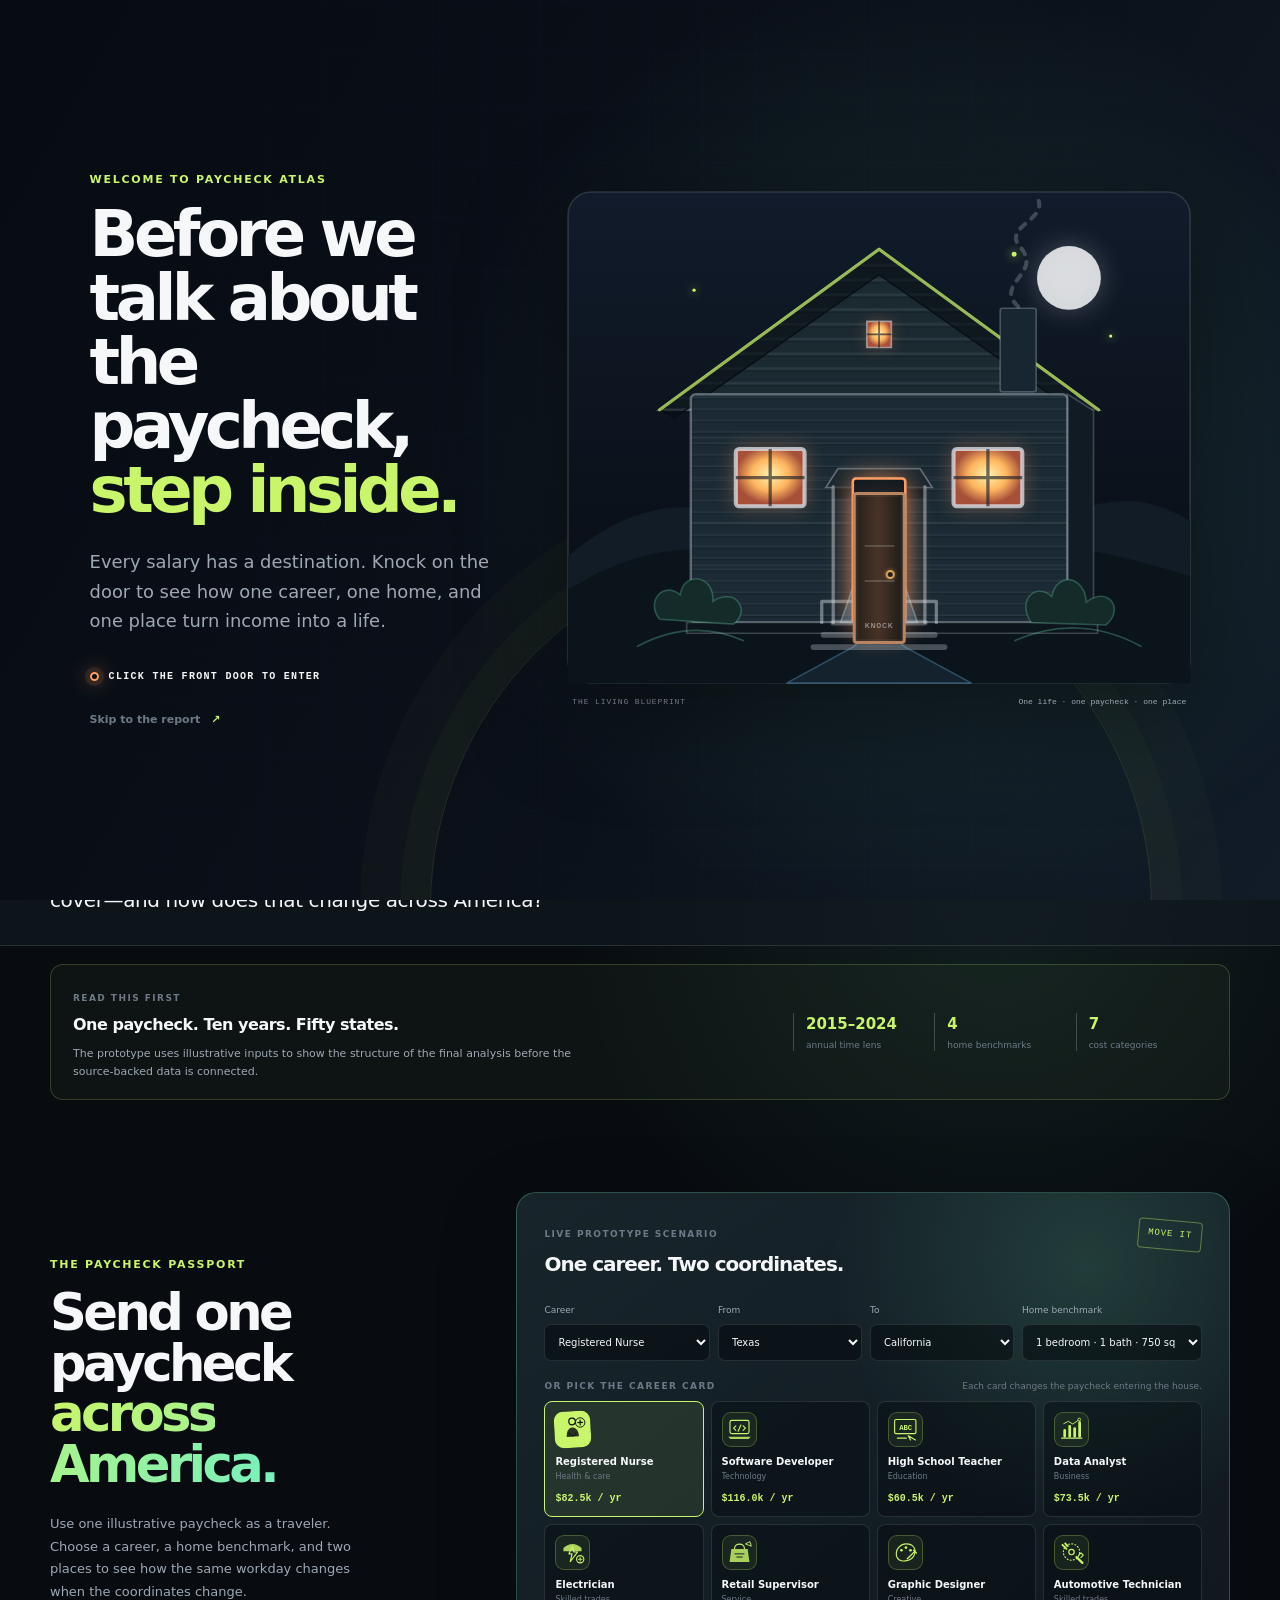
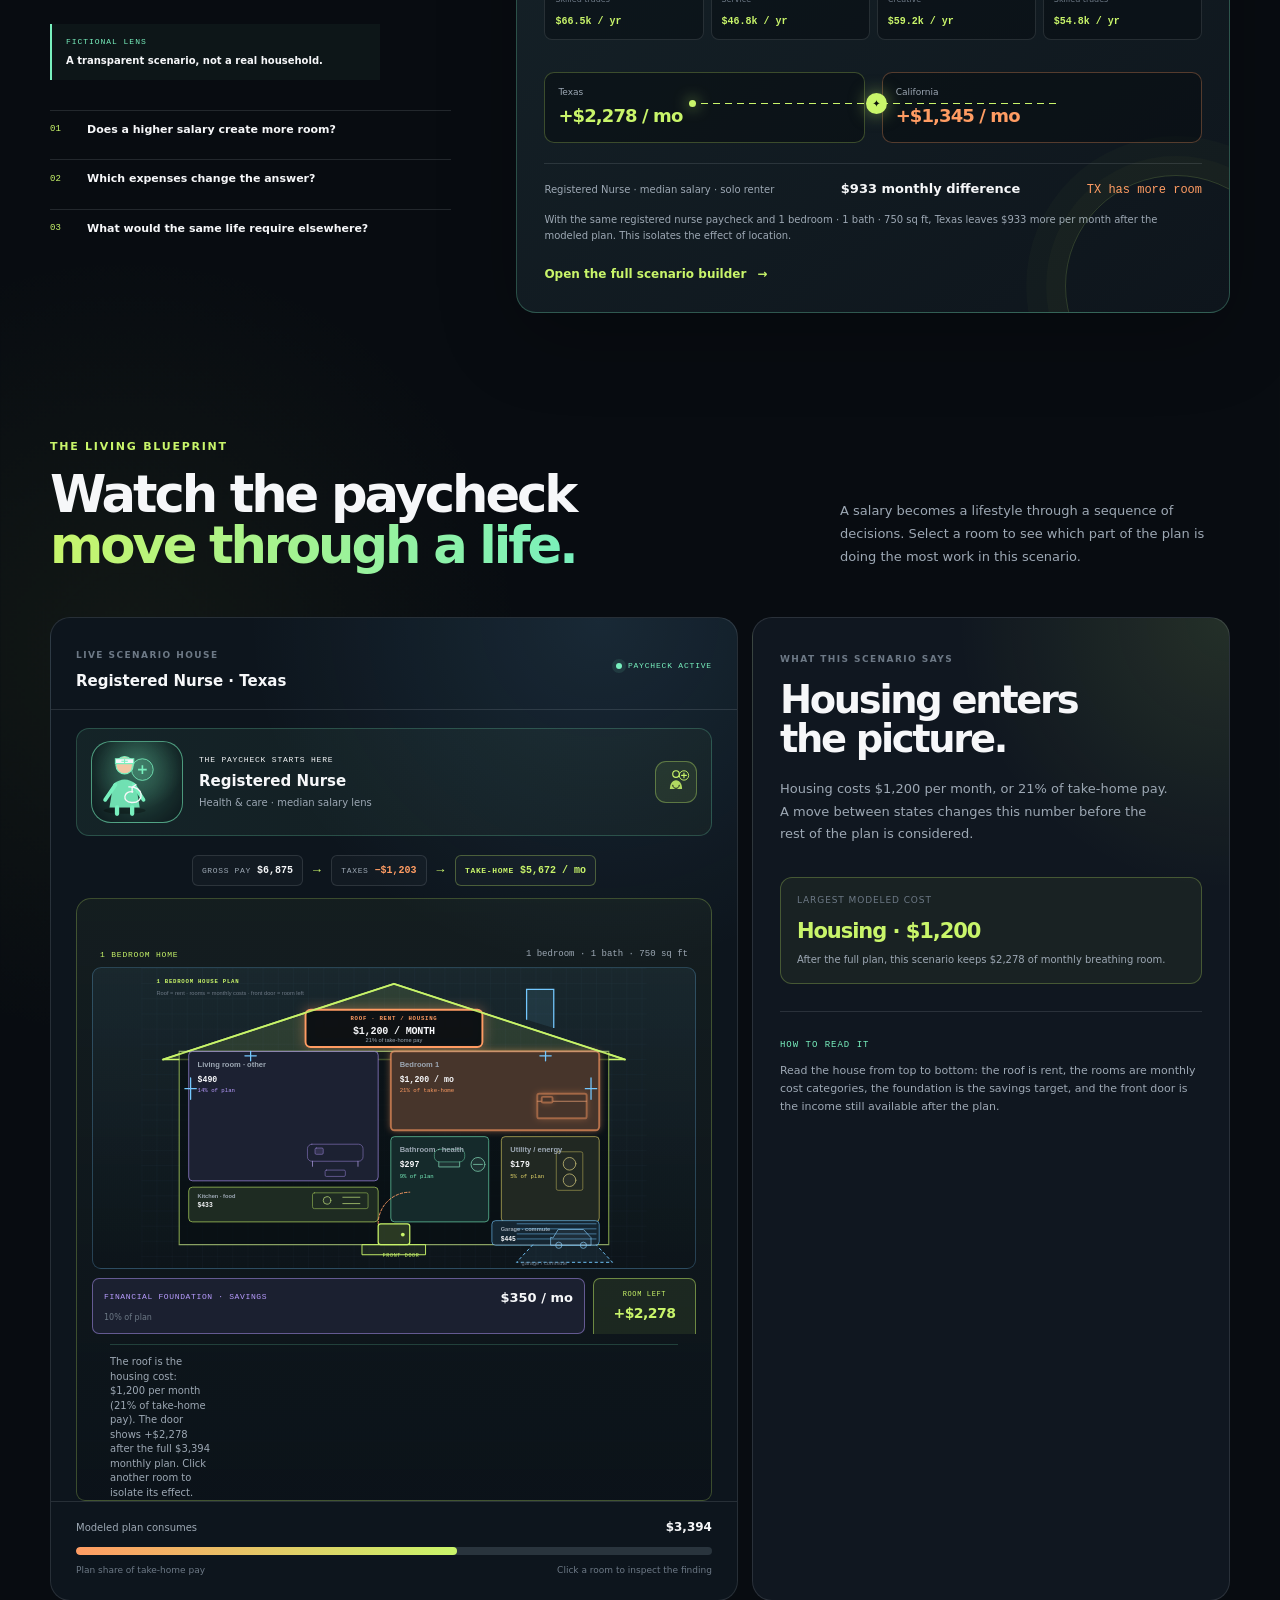
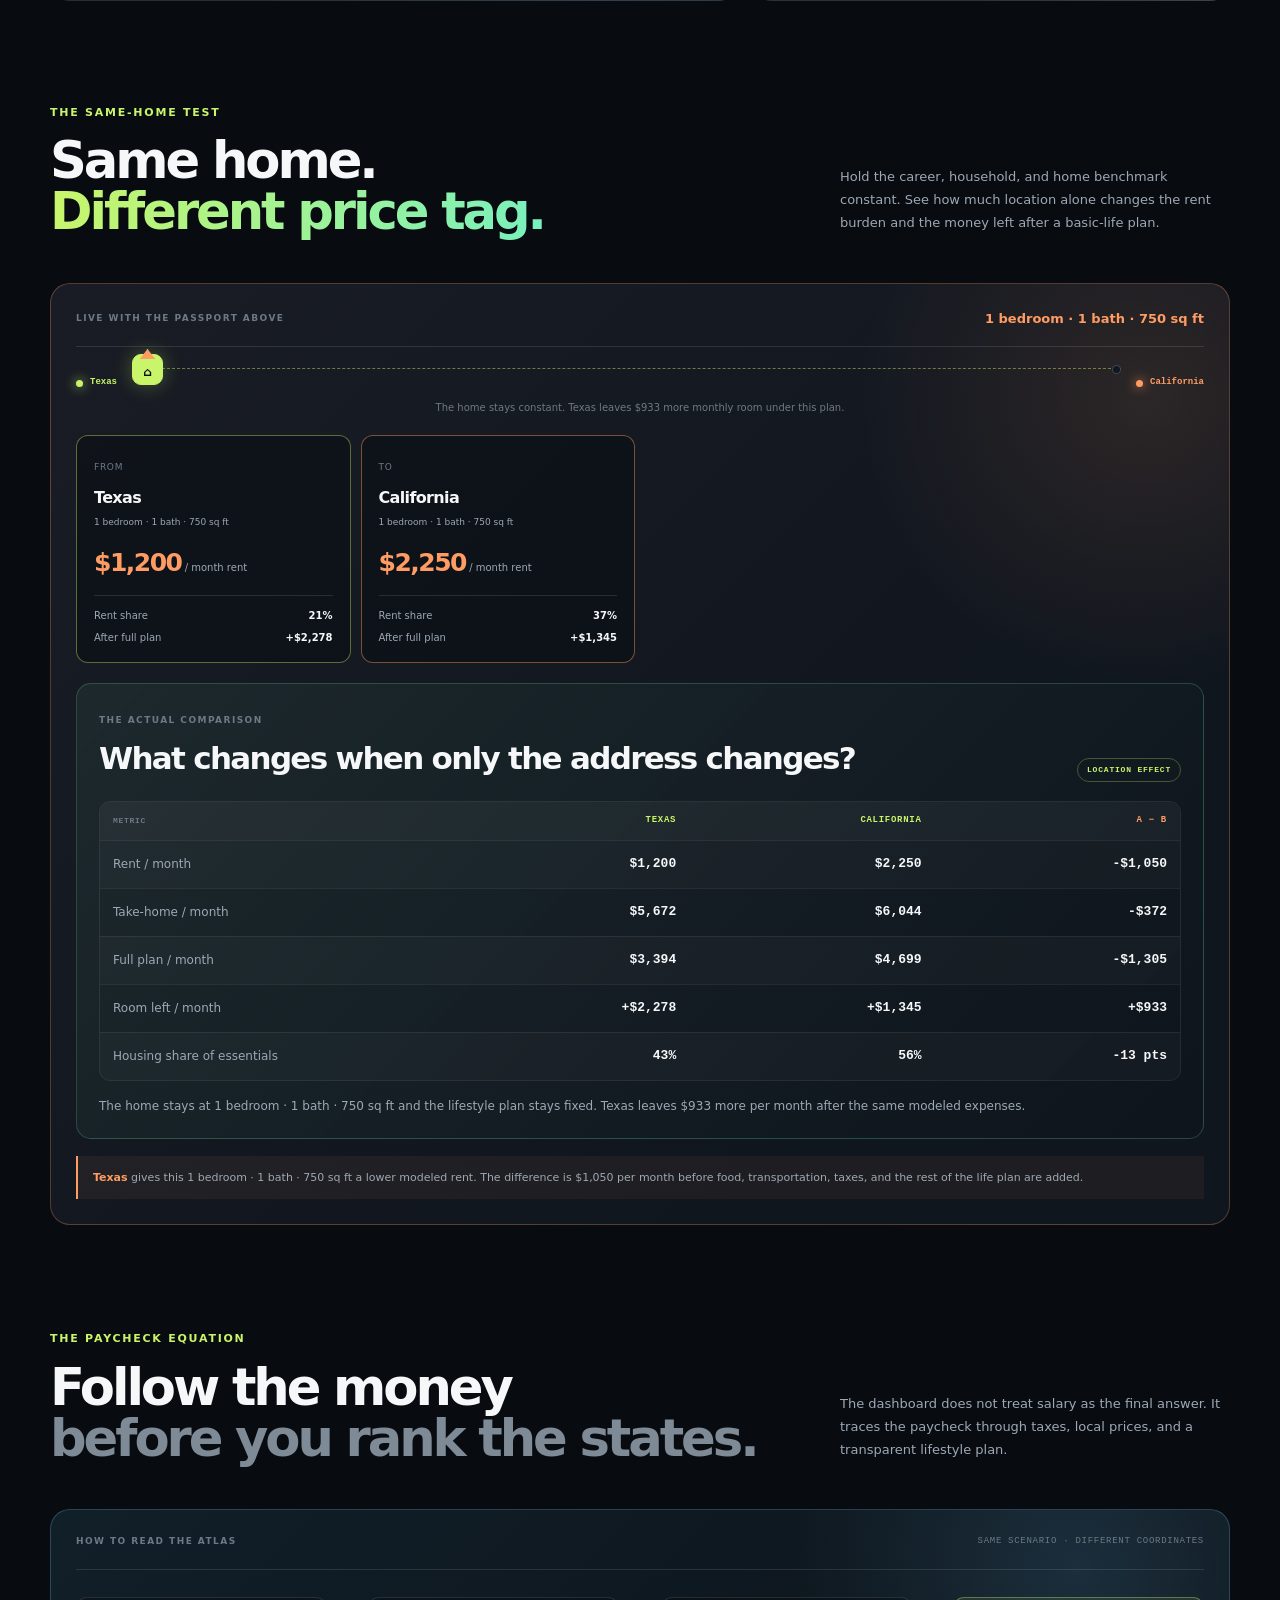
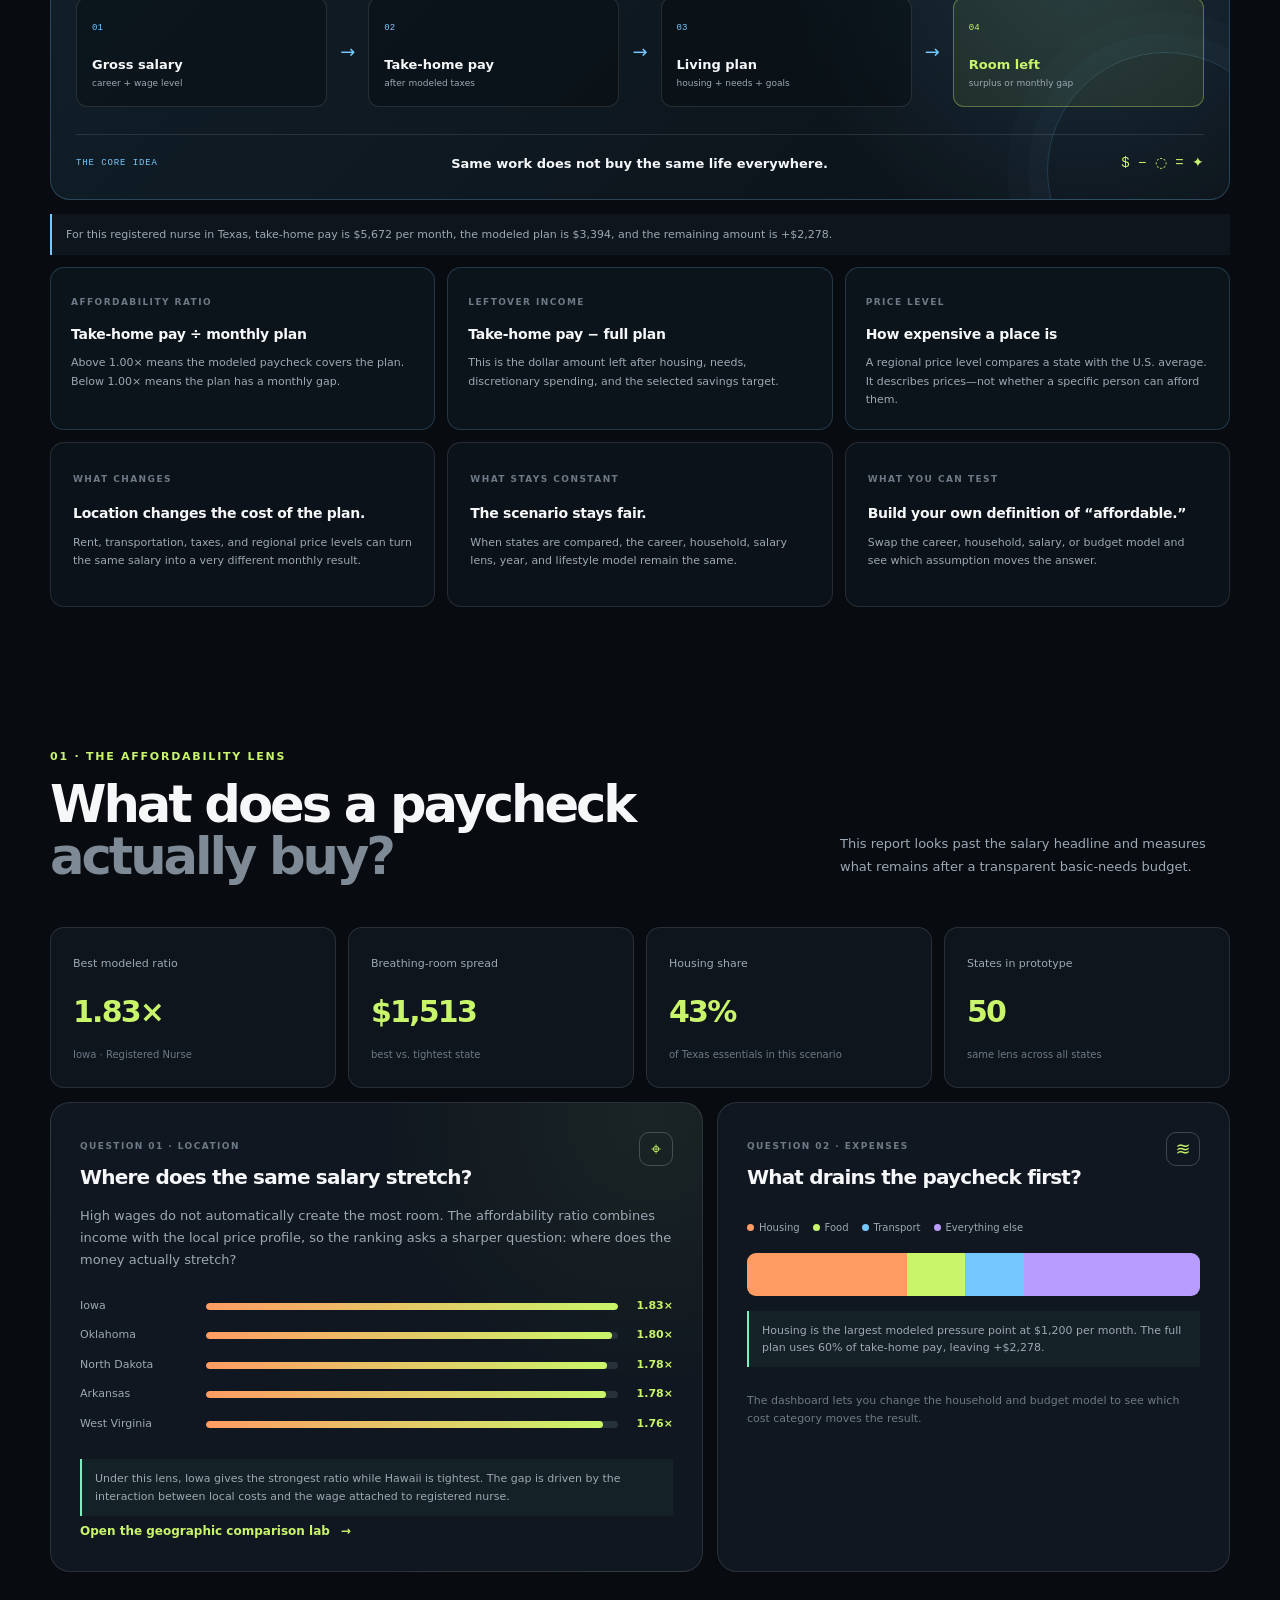
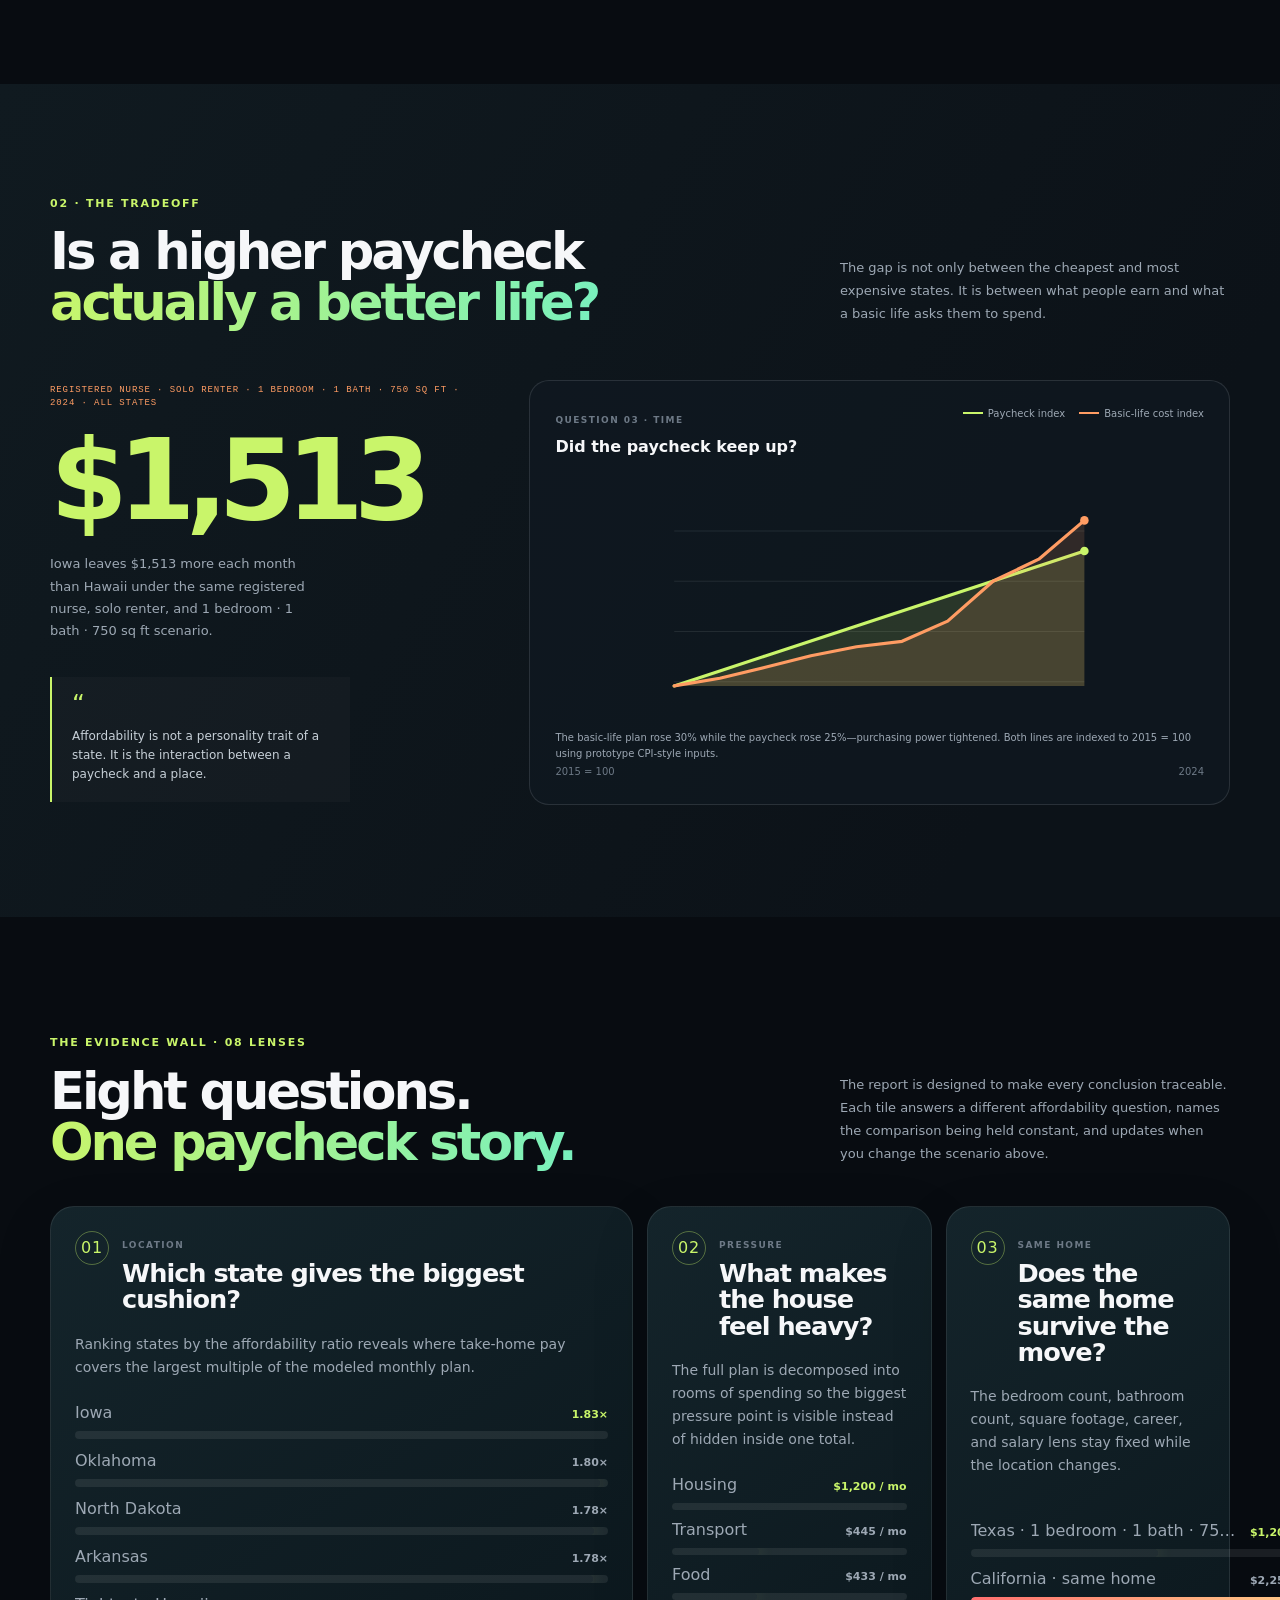
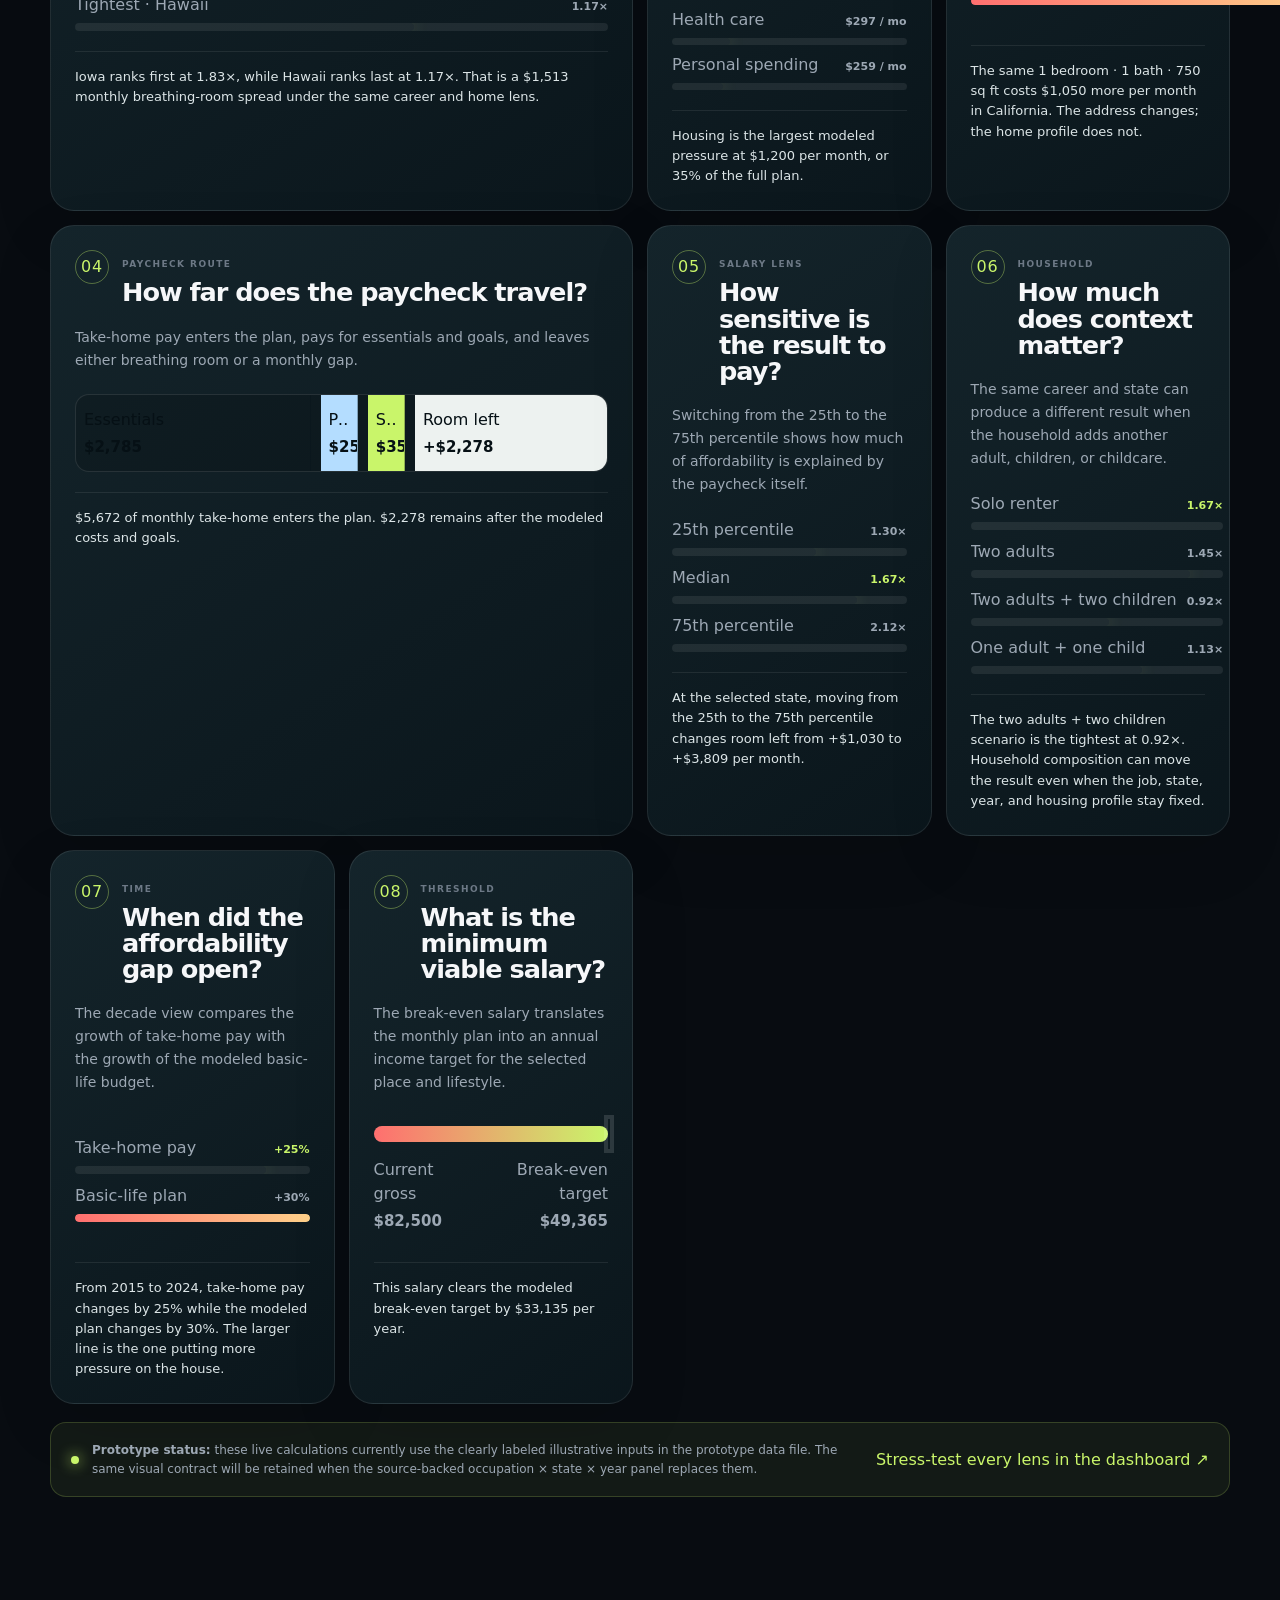
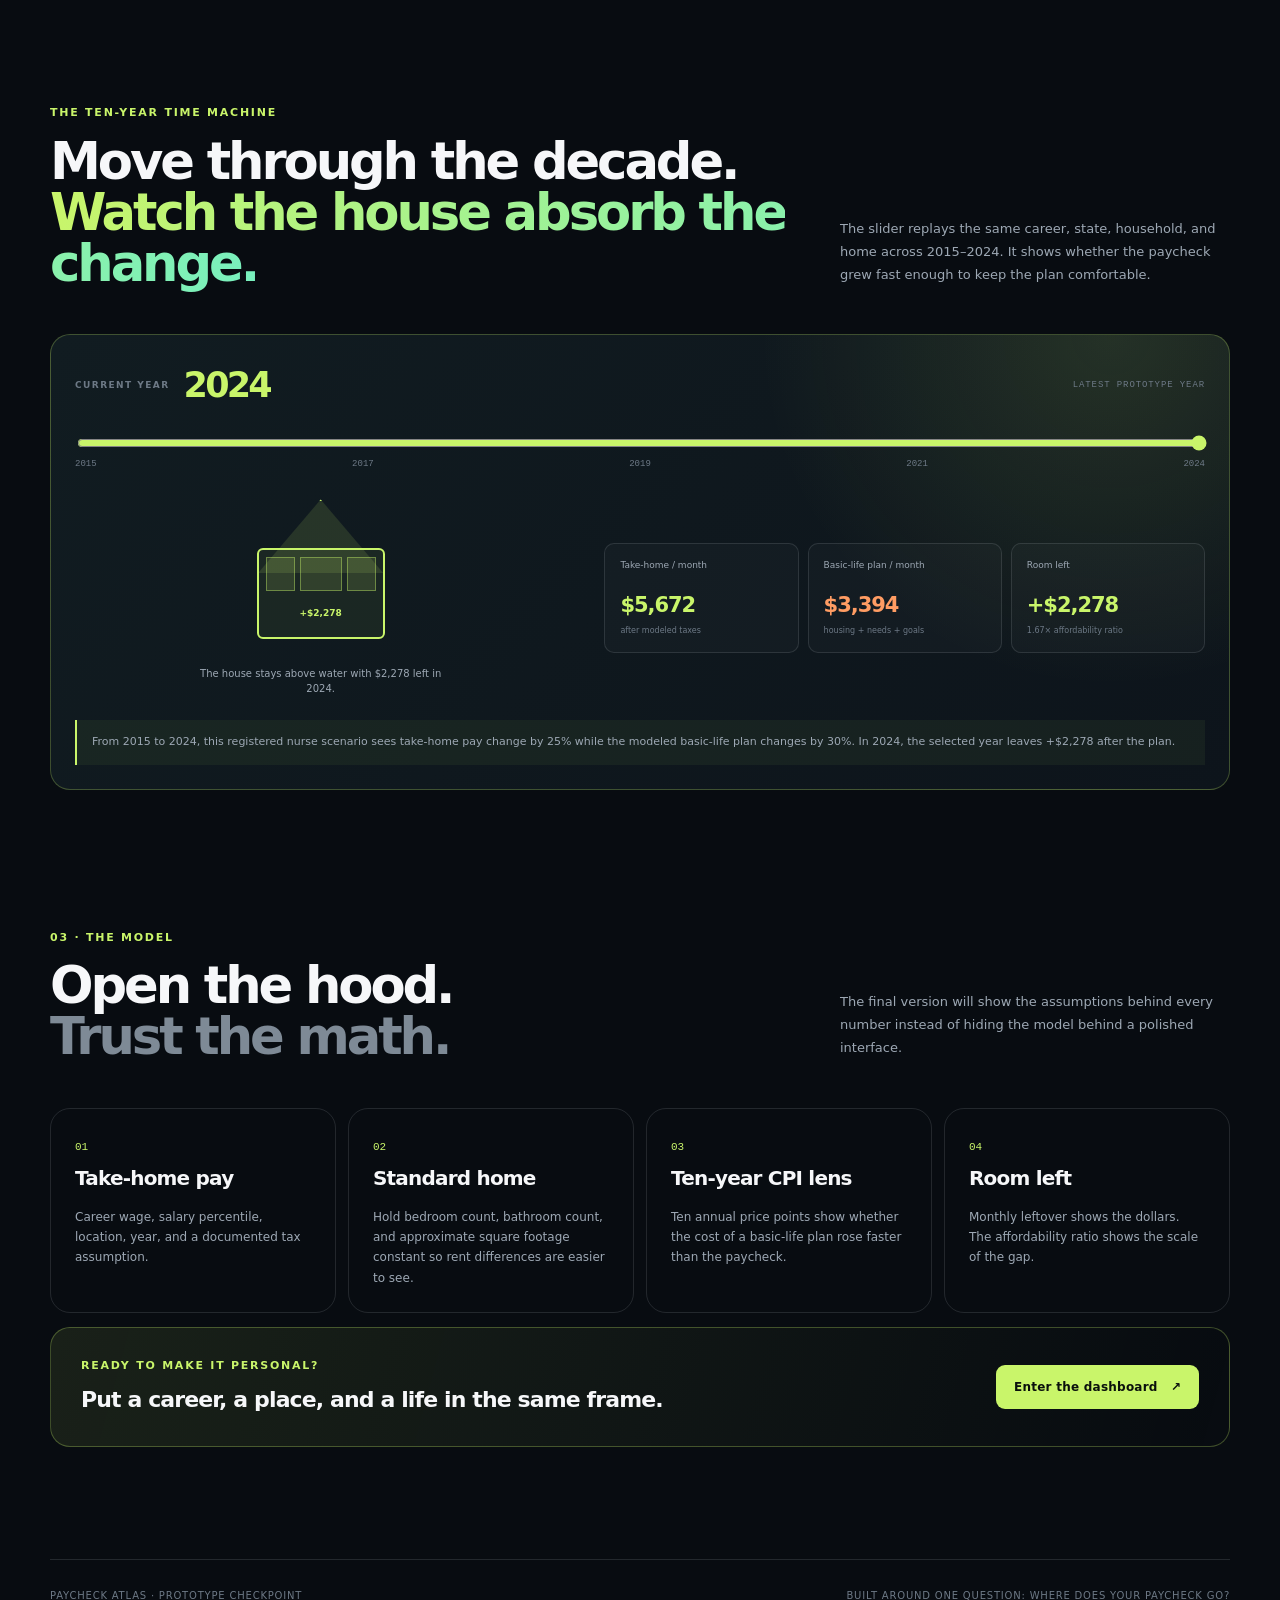
==== commit b4da4707: "Replace decorative home slider with comparison ledger" ====
--- a/index.html
+++ b/index.html
@@ -136,7 +136,18 @@
 
     <section class="home-housing-section shell">
       <div class="section-heading equation-heading"><div><p class="eyebrow">THE SAME-HOME TEST</p><h2>Same home.<br><span class="gradient-text">Different price tag.</span></h2></div><p class="section-intro">Hold the career, household, and home benchmark constant. See how much location alone changes the rent burden and the money left after a basic-life plan.</p></div>
-      <div class="home-housing-board"><div class="home-housing-top"><span class="card-kicker">LIVE WITH THE PASSPORT ABOVE</span><strong id="home-housing-label">1 bedroom · 1 bath · 750 sq ft</strong></div><div class="home-move-scene" aria-hidden="true"><div class="move-stop"><i></i><span id="home-move-a">Texas</span></div><div class="move-track"><b id="home-moving-house"><i></i><span>⌂</span></b></div><div class="move-stop move-stop-end"><i></i><span id="home-move-b">California</span></div></div><p class="home-move-caption" id="home-move-caption">The home stays constant. The coordinates change.</p><div class="home-housing-cards" id="home-housing-cards"></div><div class="home-state-swipe" id="home-state-swipe" style="--split:50%"><div class="swipe-panel swipe-a"><span>STATE A · <b id="home-swipe-a-state">Texas</b></span><strong id="home-swipe-a-leftover">+$0</strong><small id="home-swipe-a-copy">same home, same career</small></div><div class="swipe-panel swipe-b"><span>STATE B · <b id="home-swipe-b-state">California</b></span><strong id="home-swipe-b-leftover">+$0</strong><small id="home-swipe-b-copy">same home, same career</small></div><div class="swipe-divider"><b>DRAG</b></div><input id="home-state-divider" type="range" min="18" max="82" value="50" aria-label="Move the same household from State A to State B" aria-valuetext="50 percent State A and 50 percent State B visible"></div><div class="swipe-readout"><strong id="home-swipe-position">50% State A · 50% State B visible</strong><span>Move the household across the line</span></div><div class="swipe-live-data" aria-live="polite"><div><span>LIVE LOCATION LENS</span><strong id="home-swipe-active-state">Texas ↔ California</strong><small id="home-swipe-active-copy">The figures below transition between the two endpoints.</small></div><div><span>RENT / MO</span><strong id="home-swipe-rent">$0</strong></div><div><span>TAKE-HOME / MO</span><strong id="home-swipe-pay">$0</strong></div><div><span>PLAN / MO</span><strong id="home-swipe-plan">$0</strong></div><div><span>ROOM LEFT</span><strong id="home-swipe-live-leftover">+$0</strong></div><div><span>AFFORDABILITY</span><strong id="home-swipe-ratio">0.00×</strong></div></div><p class="home-swipe-explanation" id="home-swipe-explanation">Drag the handle to move the same career and home across the two locations. The live figures interpolate between the two endpoint scenarios.</p><div class="home-housing-insight" id="home-housing-insight"></div></div>
+      <div class="home-housing-board">
+        <div class="home-housing-top"><span class="card-kicker">LIVE WITH THE PASSPORT ABOVE</span><strong id="home-housing-label">1 bedroom · 1 bath · 750 sq ft</strong></div>
+        <div class="home-move-scene" aria-hidden="true"><div class="move-stop"><i></i><span id="home-move-a">Texas</span></div><div class="move-track"><b id="home-moving-house"><i></i><span>⌂</span></b></div><div class="move-stop move-stop-end"><i></i><span id="home-move-b">California</span></div></div>
+        <p class="home-move-caption" id="home-move-caption">The home stays constant. The coordinates change.</p>
+        <div class="home-housing-cards" id="home-housing-cards"></div>
+        <div class="home-housing-ledger" aria-live="polite">
+          <div class="home-housing-ledger-head"><div><span class="card-kicker">THE ACTUAL COMPARISON</span><h3>What changes when only the address changes?</h3></div><span class="ledger-tag">LOCATION EFFECT</span></div>
+          <div class="ledger-table" role="table" aria-label="Same-home state comparison"><div class="ledger-row ledger-heading" role="row"><span role="columnheader">Metric</span><strong id="home-ledger-a-name" role="columnheader">State A</strong><strong id="home-ledger-b-name" role="columnheader">State B</strong><strong role="columnheader">A − B</strong></div><div class="ledger-row" role="row"><span>Rent / month</span><strong id="home-ledger-a-rent">$0</strong><strong id="home-ledger-b-rent">$0</strong><strong id="home-ledger-rent-delta">$0</strong></div><div class="ledger-row" role="row"><span>Take-home / month</span><strong id="home-ledger-a-pay">$0</strong><strong id="home-ledger-b-pay">$0</strong><strong id="home-ledger-pay-delta">$0</strong></div><div class="ledger-row" role="row"><span>Full plan / month</span><strong id="home-ledger-a-plan">$0</strong><strong id="home-ledger-b-plan">$0</strong><strong id="home-ledger-plan-delta">$0</strong></div><div class="ledger-row" role="row"><span>Room left / month</span><strong id="home-ledger-a-leftover">+$0</strong><strong id="home-ledger-b-leftover">+$0</strong><strong id="home-ledger-leftover-delta">$0</strong></div><div class="ledger-row" role="row"><span>Housing share of essentials</span><strong id="home-ledger-a-share">0%</strong><strong id="home-ledger-b-share">0%</strong><strong id="home-ledger-share-delta">0 pts</strong></div></div>
+          <p class="home-housing-ledger-explanation" id="home-housing-ledger-explanation">The table holds the home and lifestyle constant, then isolates the financial effect of moving between the two selected states.</p>
+        </div>
+        <div class="home-housing-insight" id="home-housing-insight"></div>
+      </div>
     </section>
 
     <section class="equation-section shell">
--- a/styles.css
+++ b/styles.css
@@ -400,28 +400,19 @@
 .budget-porch { margin: 8px 10px 0; padding-top: 8px; border-top: 1px solid rgba(120, 240, 190, .2); }
 .budget-porch p { margin: 0; color: var(--muted); font-size: 10px; line-height: 1.45; }
 
-.home-state-swipe { --split: 50%; position: relative; min-height: 118px; margin-top: 20px; overflow: hidden; border: 1px solid var(--line); border-radius: 12px; background: #101820; }
-.swipe-panel { position: absolute; inset: 0; display: flex; flex-direction: column; justify-content: center; padding: 18px 22px; }
-.swipe-panel span, .swipe-panel strong, .swipe-panel small { display: block; }
-.swipe-panel span { font-family: ui-monospace, monospace; font-size: 9px; letter-spacing: .1em; }
-.swipe-panel strong { margin-top: 7px; font-size: 28px; letter-spacing: -.06em; }
-.swipe-panel small { margin-top: 4px; color: var(--muted); font-size: 10px; }
-.swipe-a { right: auto; width: var(--split); color: var(--lime); background: linear-gradient(100deg, rgba(201, 245, 106, .12), rgba(201, 245, 106, .03)); transition: width .08s linear; }
-.swipe-b { z-index: 1; left: var(--split); color: var(--orange); background: linear-gradient(100deg, rgba(255, 156, 99, .08), rgba(255, 156, 99, .16)); clip-path: none; transition: left .08s linear; }
-.swipe-divider { position: absolute; z-index: 3; top: 0; bottom: 0; left: var(--split); width: 2px; background: var(--ink); box-shadow: 0 0 13px rgba(246, 247, 249, .55); pointer-events: none; }
-.swipe-divider b { position: absolute; top: 50%; left: 50%; padding: 5px 7px; border-radius: 99px; color: #09100d; background: var(--ink); font-family: ui-monospace, monospace; font-size: 7px; letter-spacing: .08em; transform: translate(-50%, -50%) rotate(90deg); }
-.home-state-swipe input { position: absolute; z-index: 4; inset: 0; width: 100%; height: 100%; margin: 0; cursor: ew-resize; opacity: 0; }
-.swipe-readout { display: flex; justify-content: space-between; gap: 12px; margin-top: 9px; color: var(--subtle); font: 9px/1.4 ui-monospace, monospace; letter-spacing: .04em; text-transform: uppercase; }
-.swipe-readout strong { color: var(--ink); }
-.swipe-live-data { display: grid; grid-template-columns: 1.45fr repeat(5, 1fr); gap: 8px; margin-top: 12px; padding: 13px; border: 1px solid rgba(120, 240, 190, .23); border-radius: 12px; background: rgba(120, 240, 190, .055); }
-.swipe-live-data > div { min-width: 0; padding-right: 8px; border-right: 1px solid rgba(255,255,255,.08); }
-.swipe-live-data > div:last-child { padding-right: 0; border-right: 0; }
-.swipe-live-data span, .swipe-live-data strong, .swipe-live-data small { display: block; }
-.swipe-live-data span { color: var(--subtle); font: 8px/1.2 ui-monospace, monospace; letter-spacing: .08em; }
-.swipe-live-data strong { margin-top: 7px; overflow: hidden; color: var(--ink); font-size: 17px; letter-spacing: -.04em; text-overflow: ellipsis; white-space: nowrap; }
-.swipe-live-data > div:first-child strong { color: var(--lime); font-size: 14px; }
-.swipe-live-data small { margin-top: 4px; overflow: hidden; color: var(--muted); font-size: 9px; line-height: 1.3; text-overflow: ellipsis; white-space: nowrap; }
-.home-swipe-explanation { margin: 9px 0 0; color: var(--muted); font-size: 10px; line-height: 1.5; }
+.home-housing-ledger { margin-top: 20px; padding: 22px; border: 1px solid rgba(120, 240, 190, .22); border-radius: 15px; background: linear-gradient(135deg, rgba(120, 240, 190, .07), rgba(9, 18, 25, .2)); }
+.home-housing-ledger-head { display: flex; align-items: end; justify-content: space-between; gap: 18px; margin-bottom: 19px; }
+.home-housing-ledger-head h3 { margin: 5px 0 0; color: var(--ink); font-size: clamp(21px, 3vw, 31px); letter-spacing: -.055em; }
+.ledger-tag { padding: 7px 9px; border: 1px solid rgba(201, 245, 106, .28); border-radius: 99px; color: var(--lime); font: 800 8px/1 ui-monospace, monospace; letter-spacing: .1em; white-space: nowrap; }
+.ledger-table { overflow: hidden; border: 1px solid rgba(255,255,255,.09); border-radius: 11px; }
+.ledger-row { display: grid; grid-template-columns: 1.35fr repeat(3, 1fr); gap: 10px; align-items: center; min-height: 48px; padding: 10px 13px; border-top: 1px solid rgba(255,255,255,.07); color: var(--muted); font-size: 12px; }
+.ledger-row:first-child { border-top: 0; }
+.ledger-row:nth-child(even) { background: rgba(255,255,255,.025); }
+.ledger-row strong { color: var(--ink); font: 700 13px/1.2 ui-monospace, monospace; text-align: right; }
+.ledger-heading { min-height: 38px; color: var(--subtle); background: rgba(255,255,255,.045) !important; font: 800 8px/1 ui-monospace, monospace; letter-spacing: .09em; text-transform: uppercase; }
+.ledger-heading strong { color: var(--lime); font-size: 9px; }
+.ledger-heading strong:last-child { color: var(--orange); }
+.home-housing-ledger-explanation { margin: 16px 0 0; color: var(--muted); font-size: 12px; line-height: 1.6; }
 
 .time-machine-section { padding: 90px 0 28px; }
 .time-machine-board { padding: 24px; border: 1px solid rgba(201, 245, 106, .25); border-radius: var(--radius); background: radial-gradient(circle at 90% 0%, rgba(201, 245, 106, .12), transparent 22rem), linear-gradient(135deg, #111c21, #0d141b); }
@@ -1115,7 +1106,9 @@
   .paycheck-route { min-height: 96px; }
   .route-piece, .route-leftover { padding-inline: 6px; }
   .route-piece strong, .route-leftover strong { font-size: 12px; }
-  .swipe-live-data { grid-template-columns: repeat(2, 1fr); }
-  .swipe-live-data > div { min-height: 53px; padding-right: 0; border-right: 0; }
-  .swipe-live-data > div:first-child { grid-column: 1 / -1; }
-}
+  .home-housing-ledger { padding: 17px; }
+  .home-housing-ledger-head { display: block; }
+  .ledger-tag { display: inline-block; margin-top: 13px; }
+  .ledger-row { grid-template-columns: 1.2fr repeat(3, 1fr); gap: 5px; padding-inline: 8px; font-size: 10px; }
+  .ledger-row strong { font-size: 10px; }
+}
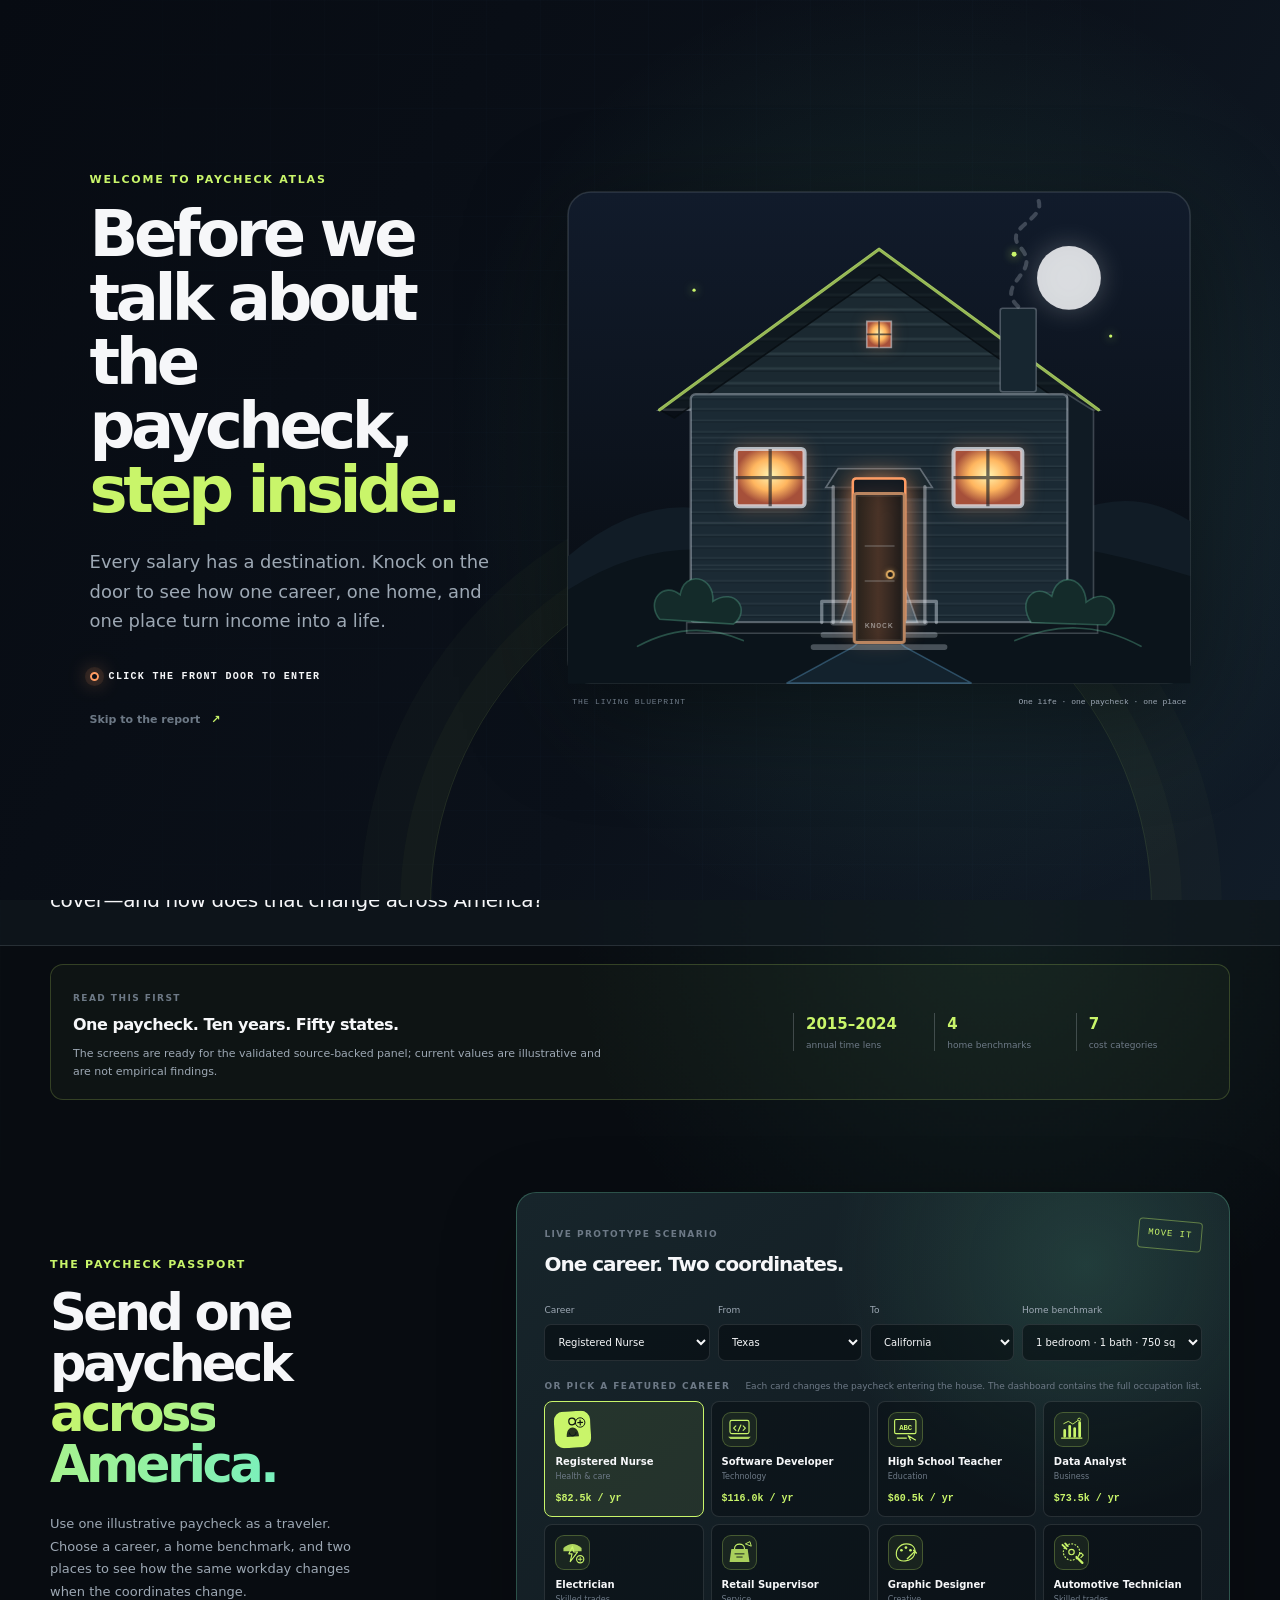
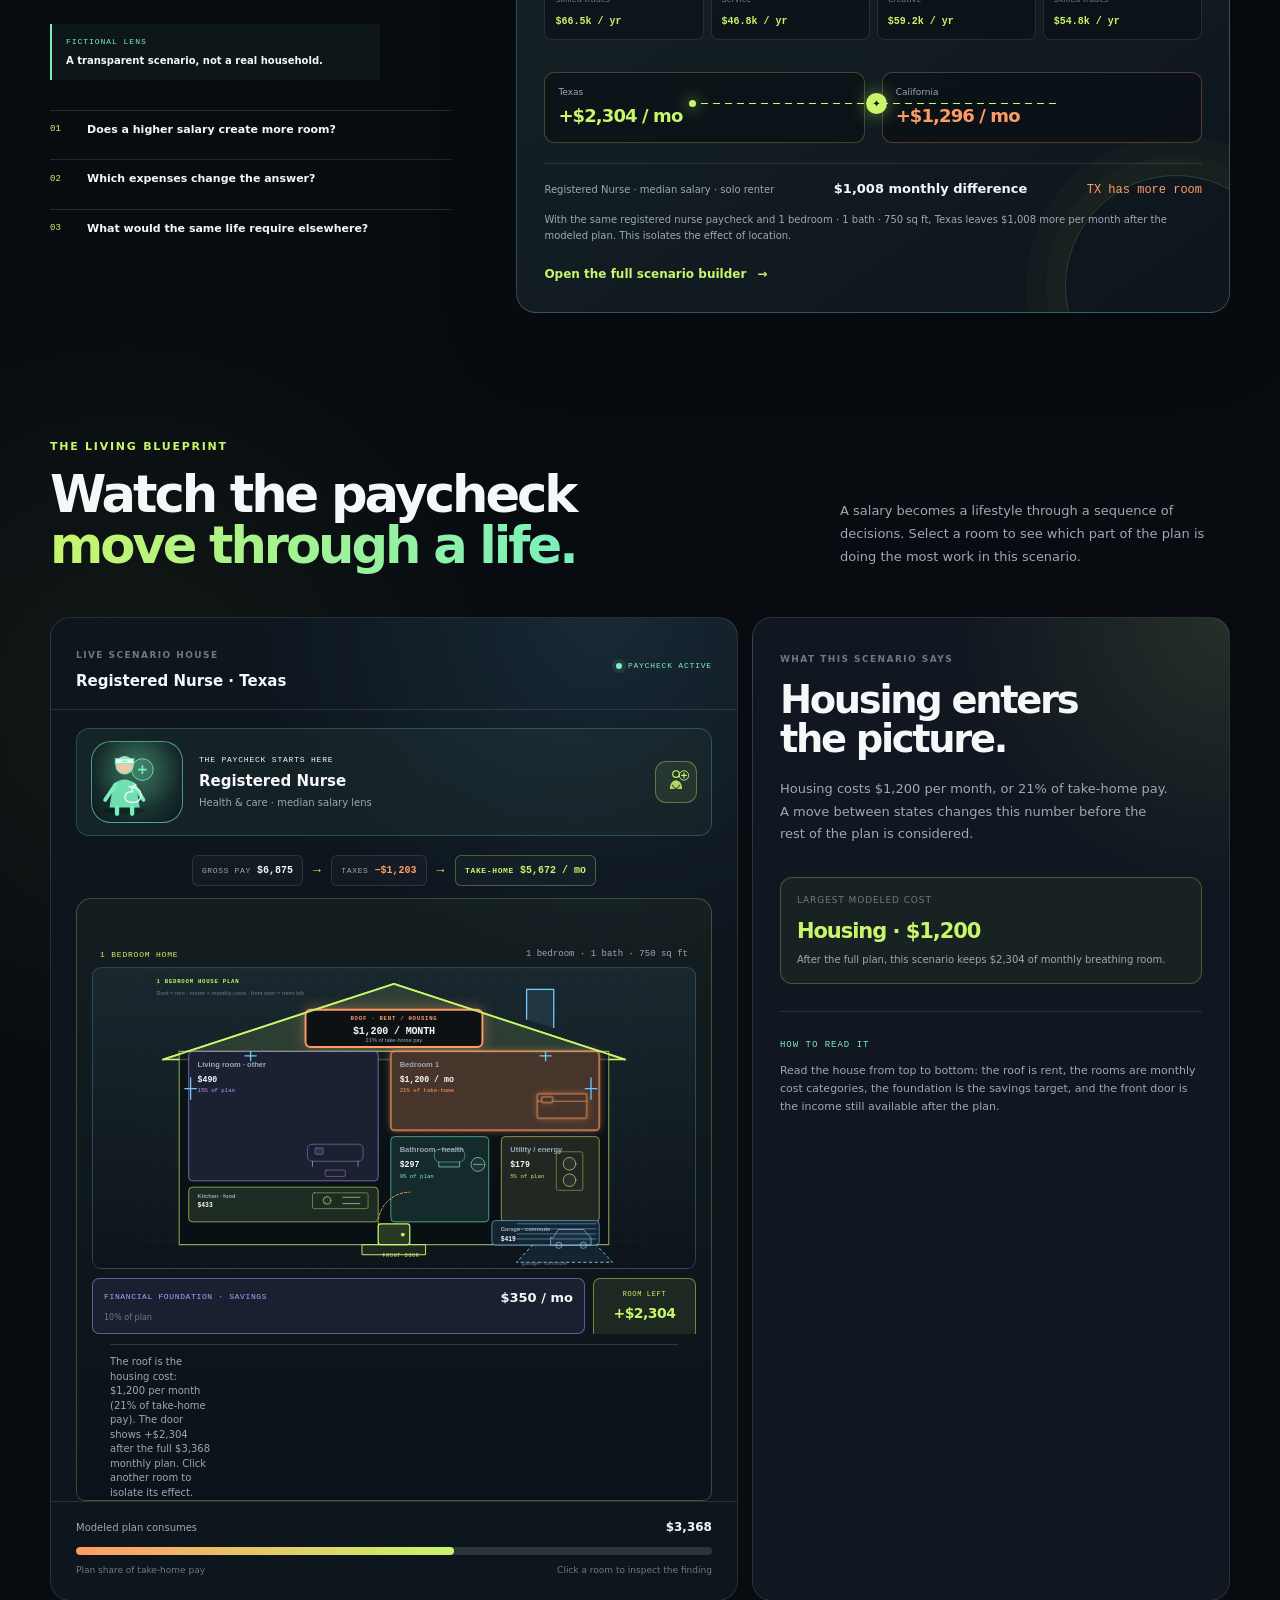
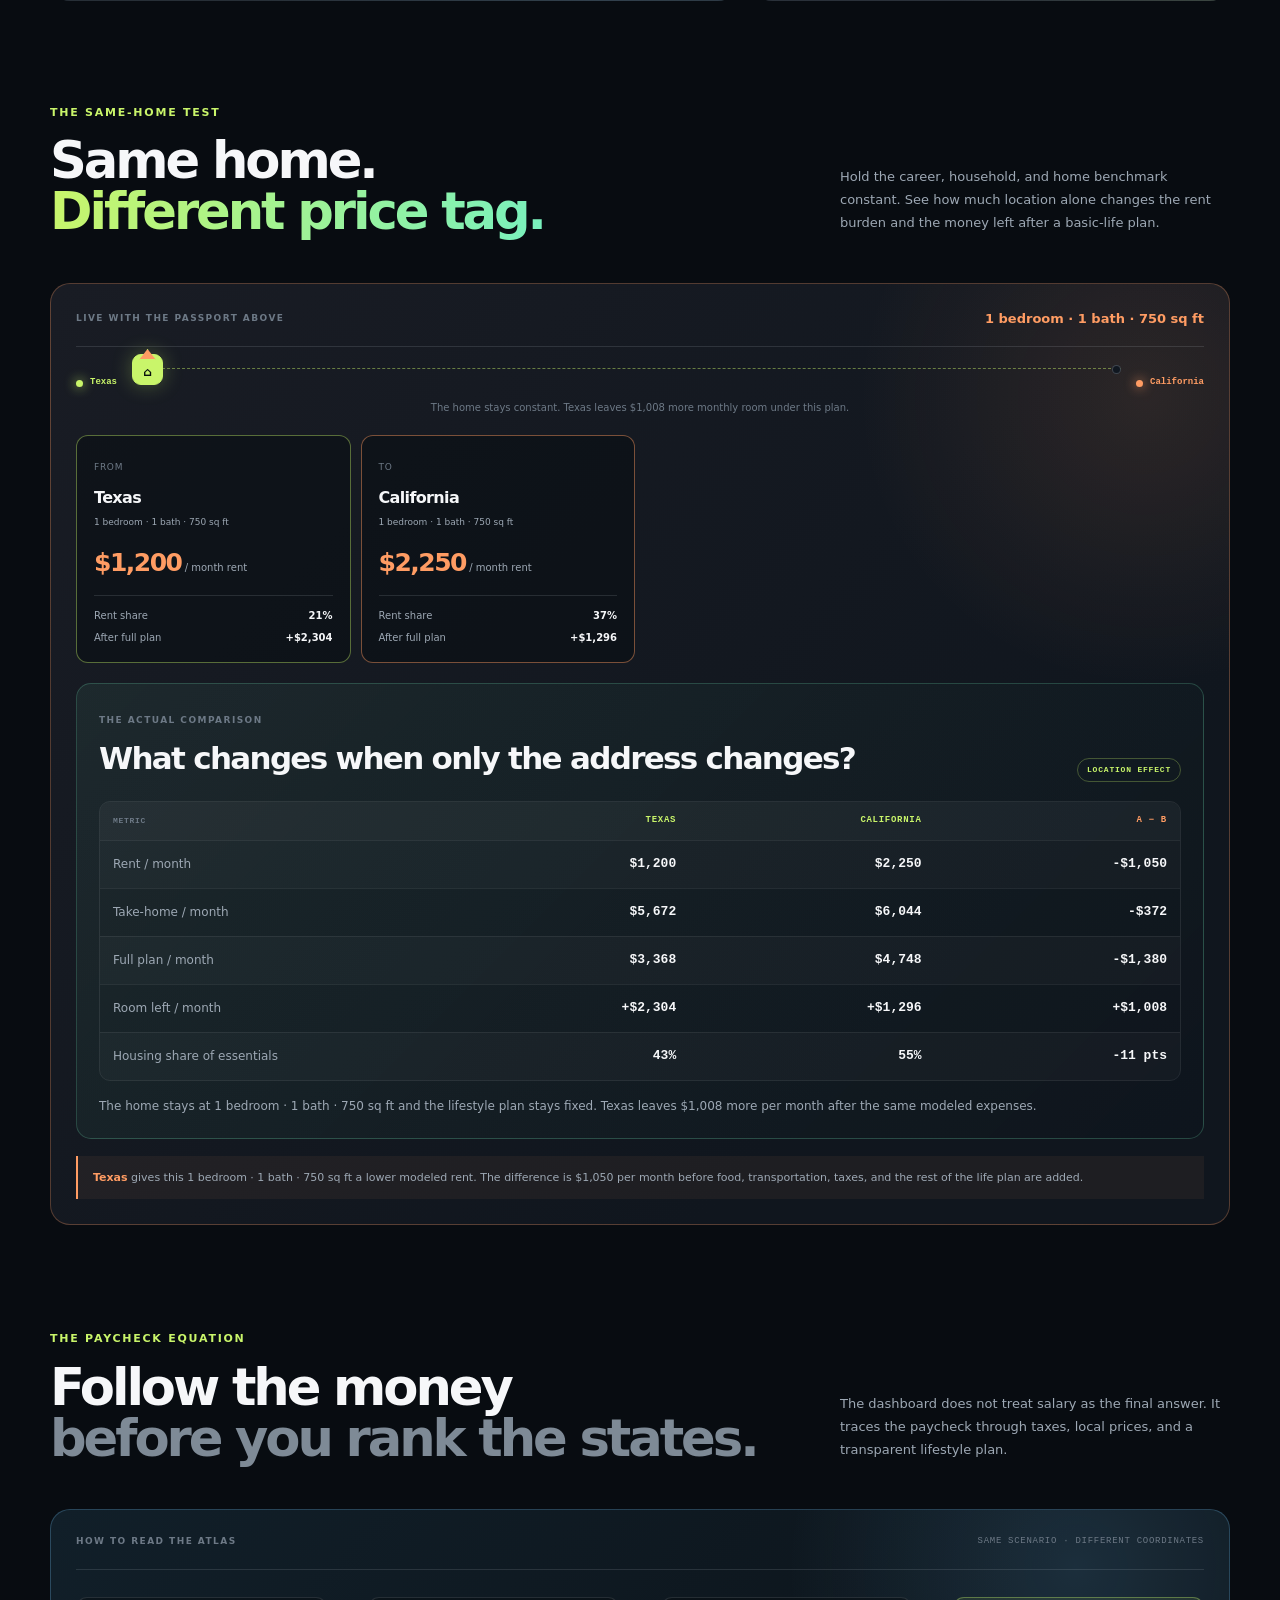
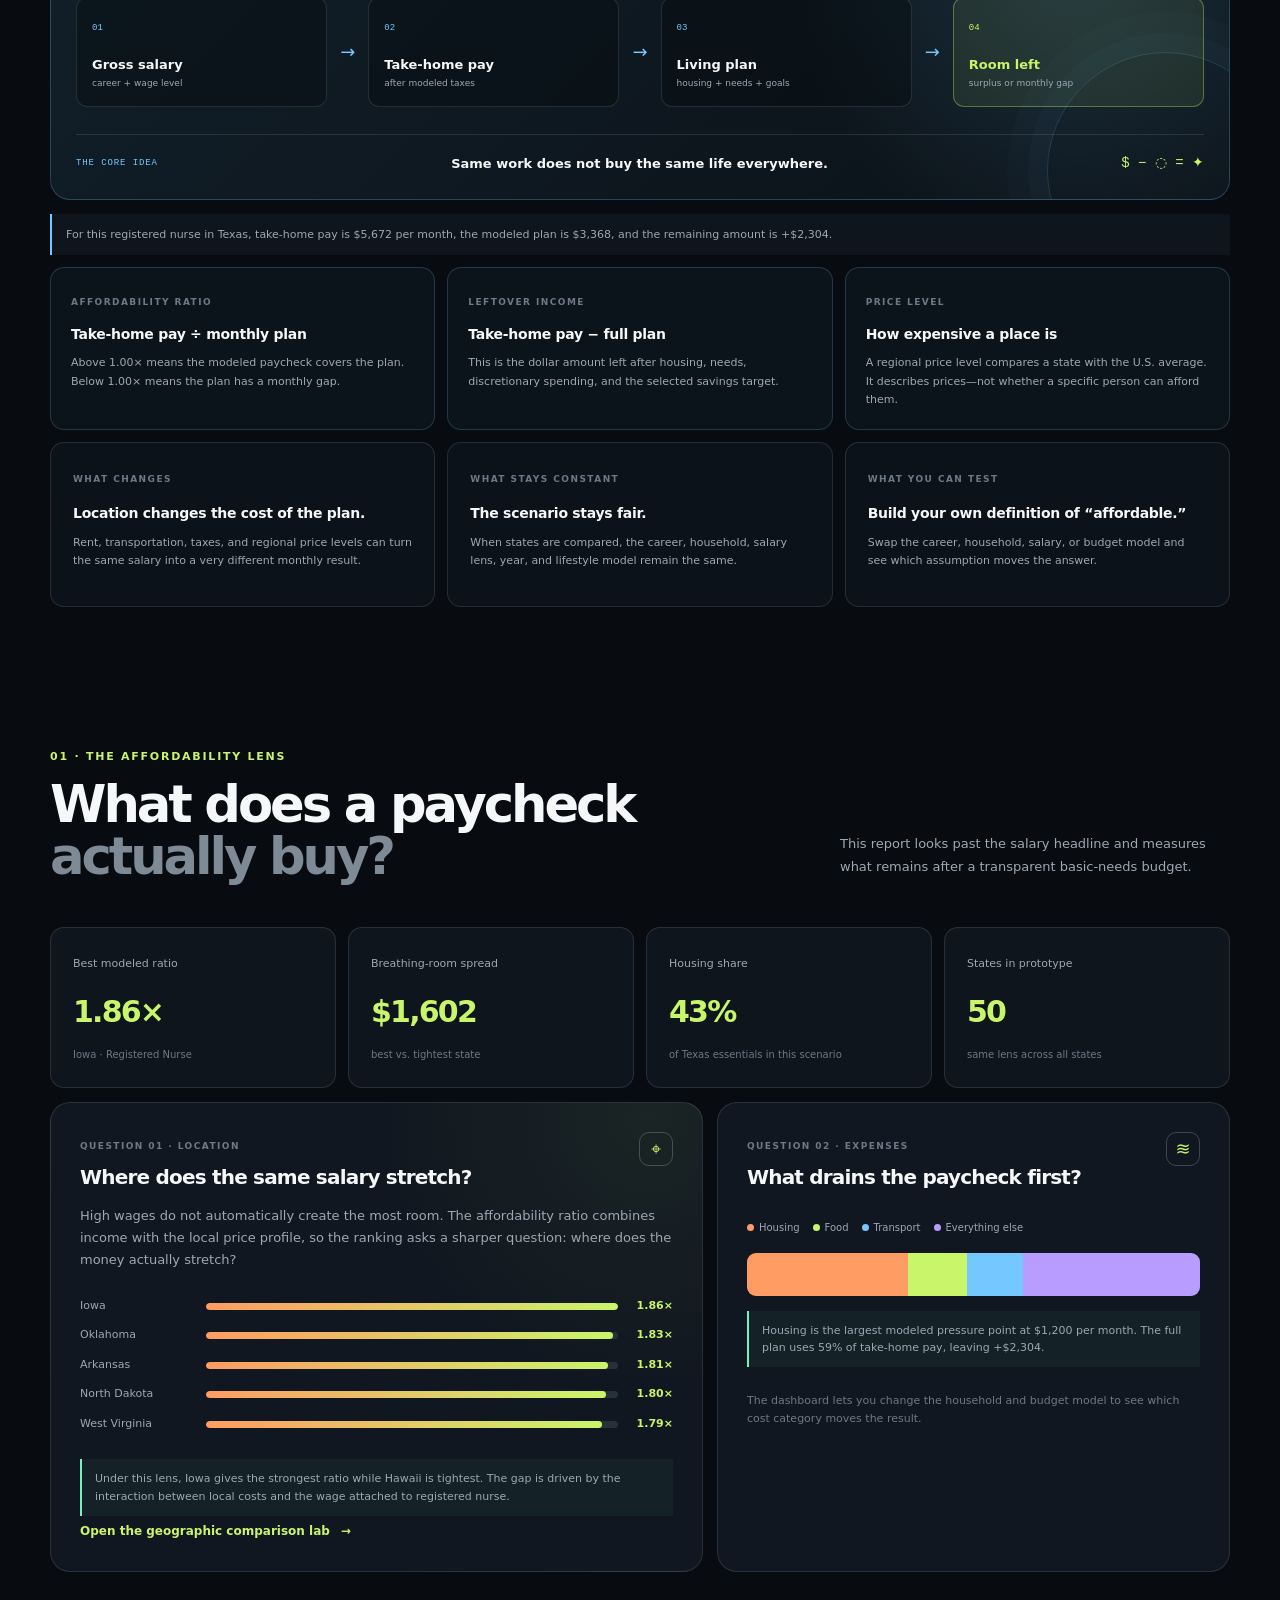
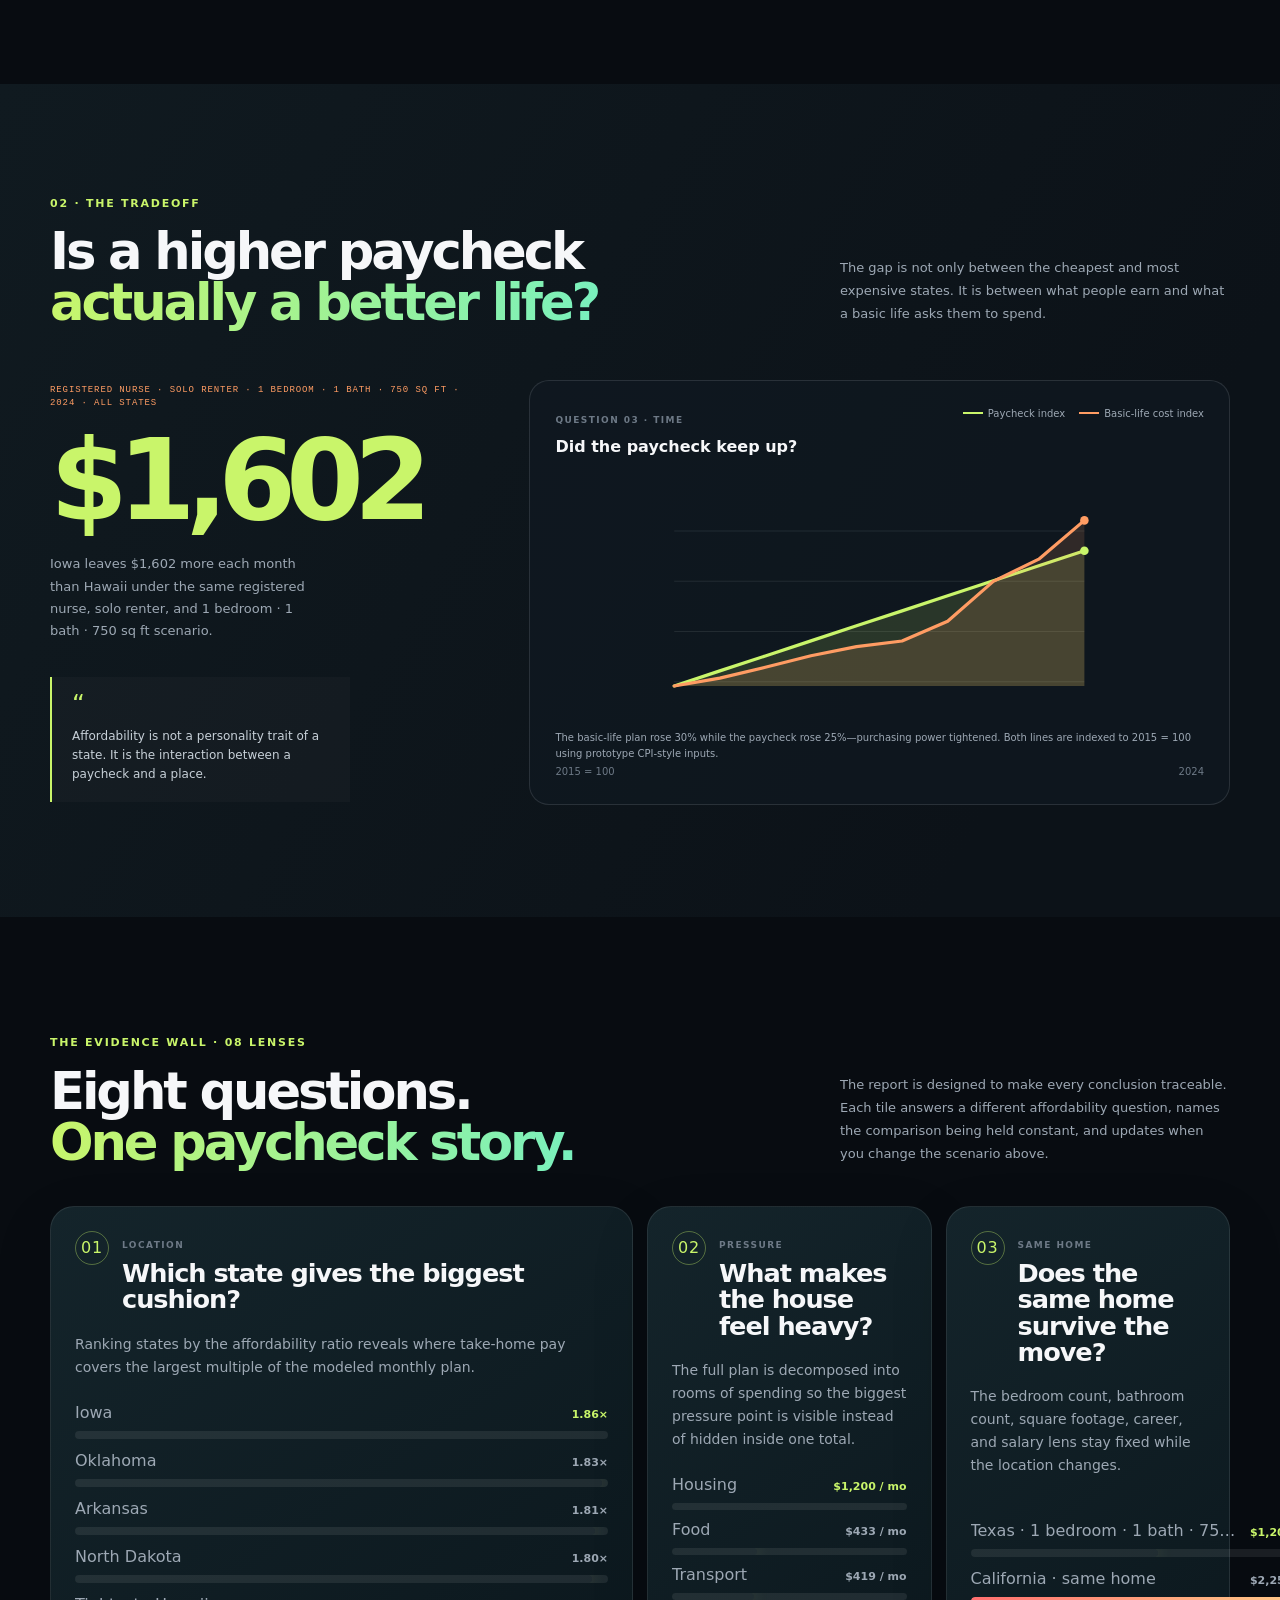
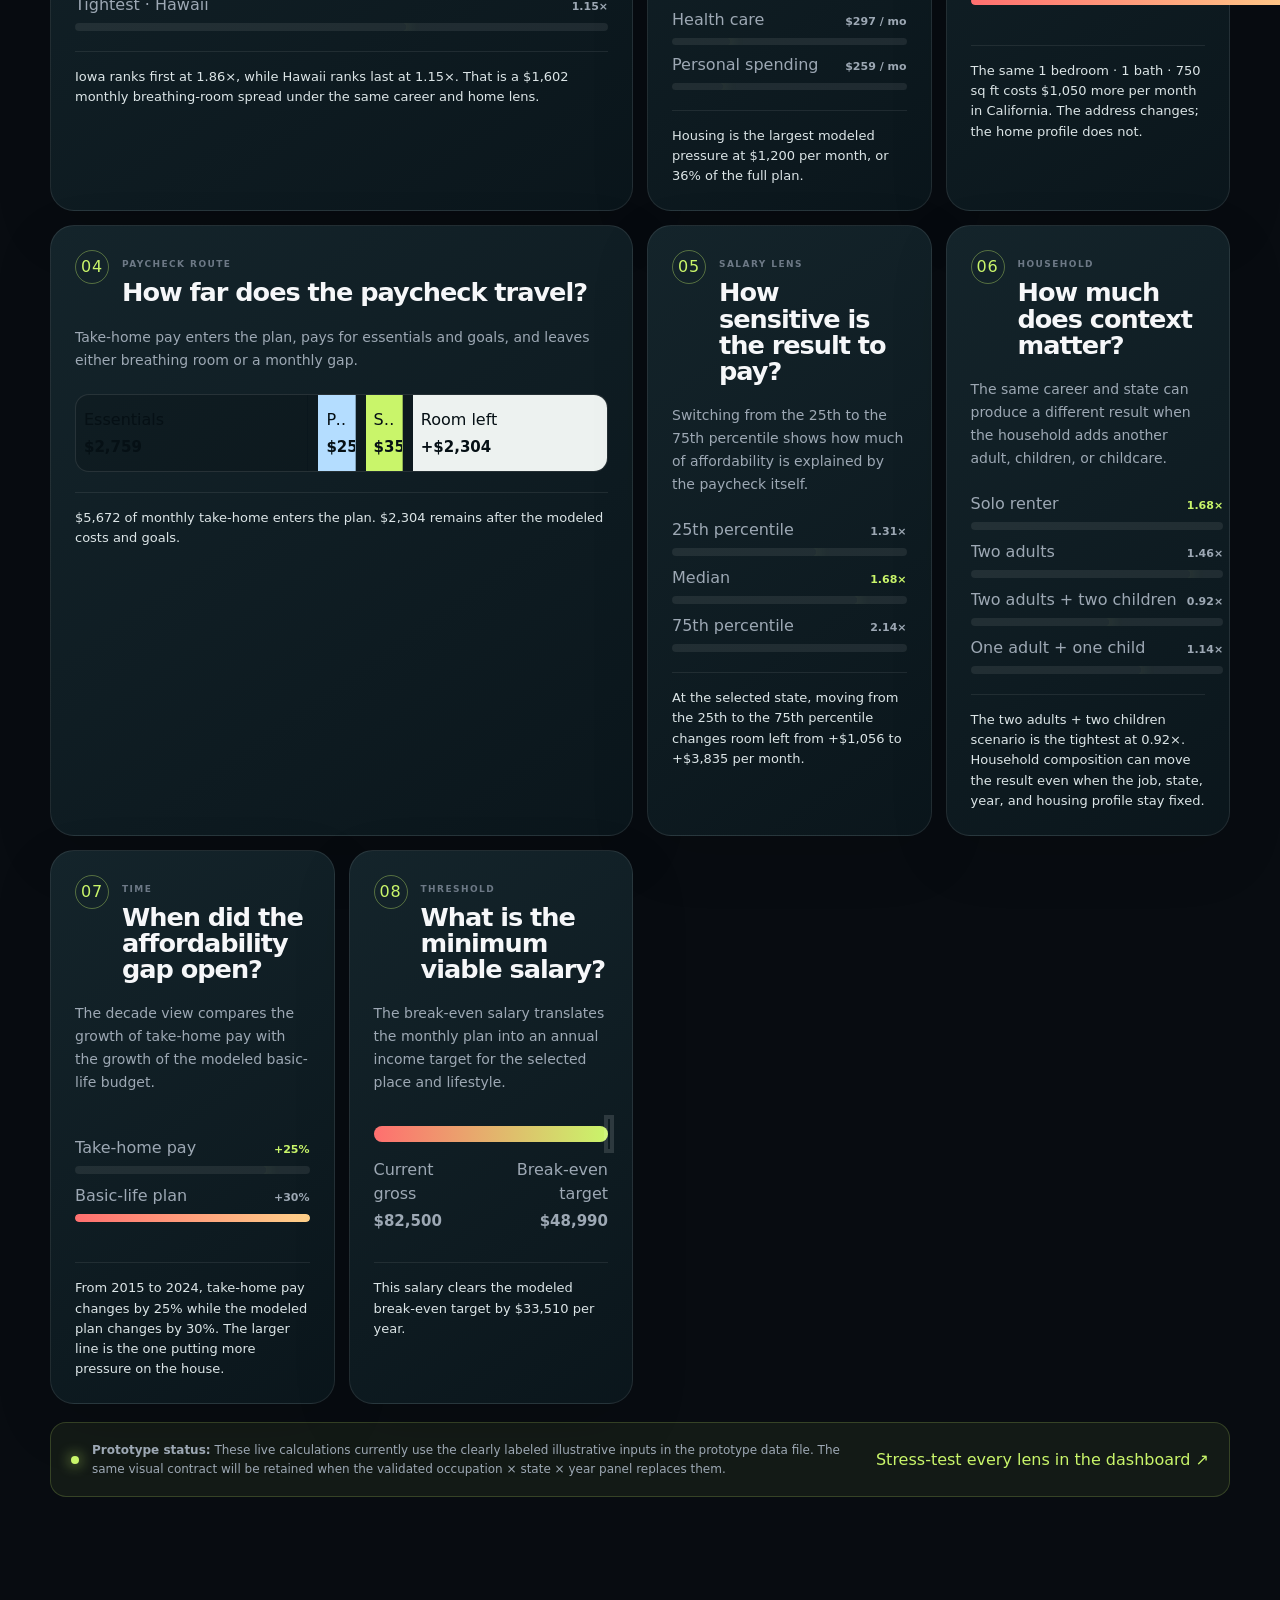
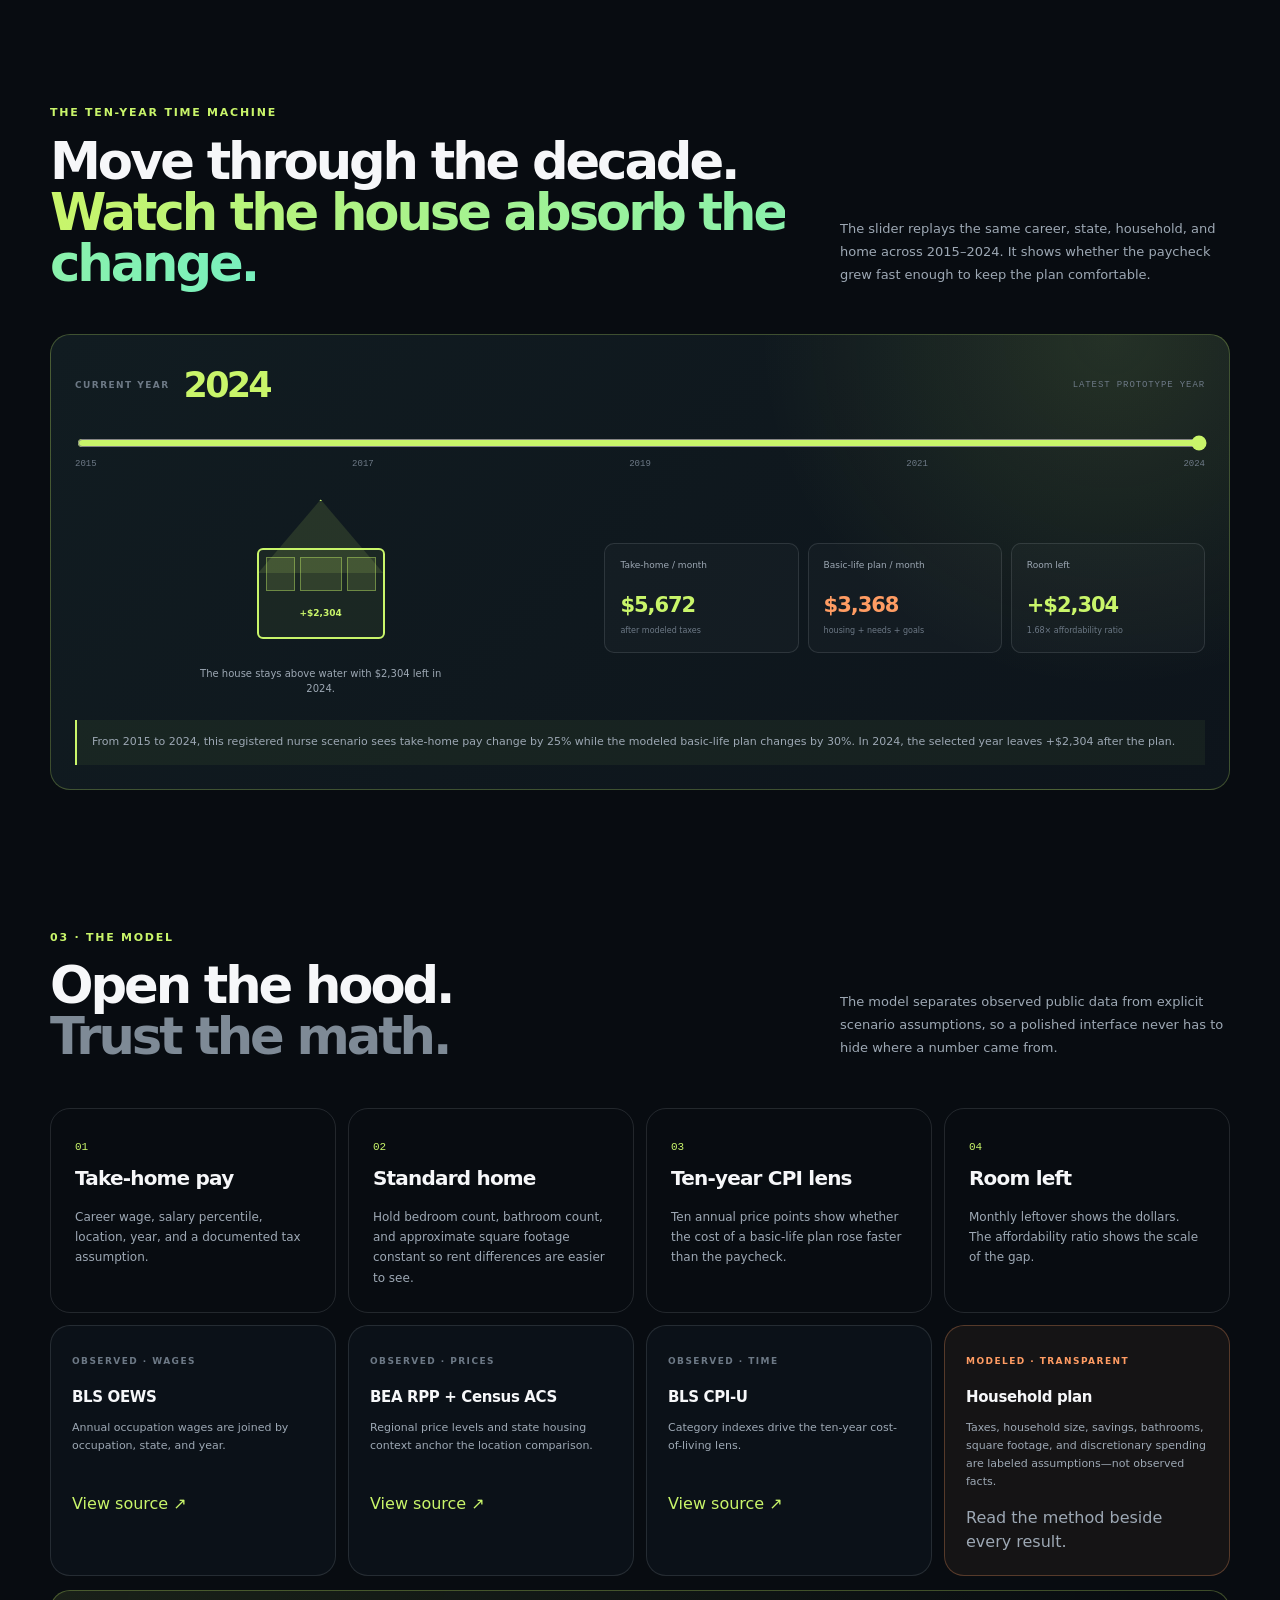
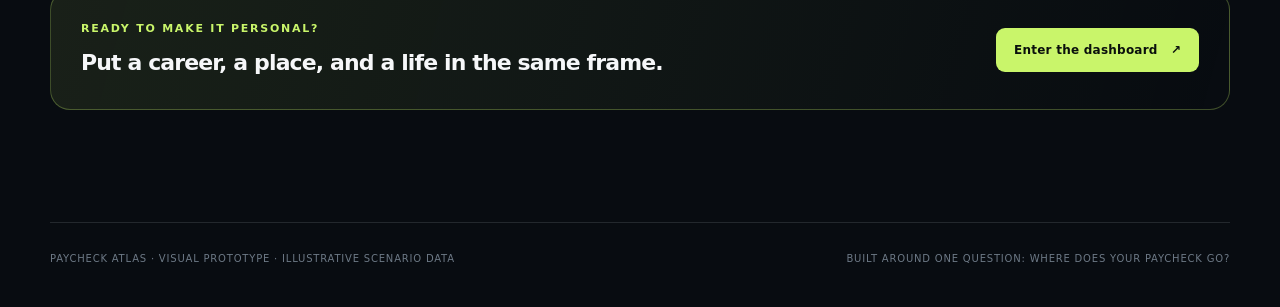
==== commit 3c7bf059: "Harden source data contract and browser handoff" ====
--- a/index.html
+++ b/index.html
@@ -8,7 +8,7 @@
   <link rel="stylesheet" href="styles.css">
 </head>
 <body data-page="home">
-  <div class="prototype-banner"><span class="pulse-dot"></span> Visual prototype · illustrative scenario data while the source-backed data pipeline is being connected</div>
+  <div class="prototype-banner"><span class="pulse-dot"></span><span data-status-label>Visual prototype · illustrative scenario data</span></div>
   <nav class="site-nav shell">
     <a class="brand" href="index.html"><span class="brand-mark">$</span><span>PAYCHECK<span class="brand-accent">ATLAS</span></span></a>
     <div class="nav-links"><a class="active" href="index.html">Report</a><a href="dashboard.html">Build your budget <span class="arrow">↗</span></a></div>
@@ -93,14 +93,14 @@
 
     <section class="signal-strip"><div class="shell signal-grid"><div><span class="signal-kicker">THE QUESTION</span><p>How much of a basic lifestyle can a full-time paycheck cover—and how does that change across America?</p></div><div class="signal-note"><span class="signal-line"></span><span>Income is only half of the story.<br><em>The rest is where you live.</em></span></div></div></section>
 
-    <section class="scope-strip shell" aria-label="Prototype scope"><div><span class="card-kicker">READ THIS FIRST</span><strong>One paycheck. Ten years. Fifty states.</strong><p>The prototype uses illustrative inputs to show the structure of the final analysis before the source-backed data is connected.</p></div><div class="scope-points"><span><b>2015–2024</b><small>annual time lens</small></span><span><b>4</b><small>home benchmarks</small></span><span><b>7</b><small>cost categories</small></span></div></section>
+    <section class="scope-strip shell" aria-label="Project scope"><div><span class="card-kicker">READ THIS FIRST</span><strong>One paycheck. Ten years. Fifty states.</strong><p data-status-scope>The screens are ready for the validated source-backed panel; current values are illustrative and are not empirical findings.</p></div><div class="scope-points"><span><b>2015–2024</b><small>annual time lens</small></span><span><b>4</b><small>home benchmarks</small></span><span><b>7</b><small>cost categories</small></span></div></section>
 
     <section class="passport-section shell">
       <div class="passport-intro"><p class="eyebrow">THE PAYCHECK PASSPORT</p><h2>Send one paycheck<br><span class="gradient-text">across America.</span></h2><p>Use one illustrative paycheck as a traveler. Choose a career, a home benchmark, and two places to see how the same workday changes when the coordinates change.</p><div class="persona-note"><span>FICTIONAL LENS</span><strong>A transparent scenario, not a real household.</strong></div><div class="question-stack"><div><span>01</span><strong>Does a higher salary create more room?</strong></div><div><span>02</span><strong>Which expenses change the answer?</strong></div><div><span>03</span><strong>What would the same life require elsewhere?</strong></div></div></div>
       <article class="passport-lab">
         <div class="passport-lab-head"><div><span class="card-kicker">LIVE PROTOTYPE SCENARIO</span><h3>One career. Two coordinates.</h3></div><span class="passport-stamp">MOVE IT</span></div>
         <div class="passport-controls"><label><span>Career</span><select id="home-career-select"></select></label><label><span>From</span><select id="home-state-a"></select></label><label><span>To</span><select id="home-state-b"></select></label><label><span>Home benchmark</span><select id="home-housing-select"></select></label></div>
-        <div class="career-deck-head"><span class="card-kicker">OR PICK THE CAREER CARD</span><span>Each card changes the paycheck entering the house.</span></div>
+        <div class="career-deck-head"><span class="card-kicker">OR PICK A FEATURED CAREER</span><span>Each card changes the paycheck entering the house. The dashboard contains the full occupation list.</span></div>
         <div class="career-deck" id="home-career-deck" aria-label="Career choices"></div>
         <div class="passport-route"><div class="route-line"><i></i><b class="route-plane">✦</b></div><div class="passport-place" id="home-passport-a"></div><div class="passport-place passport-place-b" id="home-passport-b"></div></div>
         <div class="passport-result" id="home-passport-result"></div>
@@ -192,7 +192,7 @@
         <article class="evidence-card"><div class="evidence-card-head"><span class="evidence-number">07</span><div><span class="card-kicker">TIME</span><h3>When did the affordability gap open?</h3></div></div><p>The decade view compares the growth of take-home pay with the growth of the modeled basic-life budget.</p><div class="evidence-chart" id="report-time-chart"></div><p class="evidence-finding" id="report-time-copy"></p></article>
         <article class="evidence-card"><div class="evidence-card-head"><span class="evidence-number">08</span><div><span class="card-kicker">THRESHOLD</span><h3>What is the minimum viable salary?</h3></div></div><p>The break-even salary translates the monthly plan into an annual income target for the selected place and lifestyle.</p><div class="threshold-visual" id="report-threshold-chart"></div><p class="evidence-finding" id="report-threshold-copy"></p></article>
       </div>
-      <div class="evidence-note"><span class="status-dot"></span><p><strong>Prototype status:</strong> these live calculations currently use the clearly labeled illustrative inputs in the prototype data file. The same visual contract will be retained when the source-backed occupation × state × year panel replaces them.</p><a href="dashboard.html">Stress-test every lens in the dashboard <span>↗</span></a></div>
+      <div class="evidence-note"><span class="status-dot"></span><p><strong data-status-note-label>Prototype status:</strong> <span data-status-note>These live calculations currently use the clearly labeled illustrative inputs in the prototype data file. The same visual contract will be retained when the validated occupation × state × year panel replaces them.</span></p><a href="dashboard.html">Stress-test every lens in the dashboard <span>↗</span></a></div>
     </section>
 
     <section class="time-machine-section shell" aria-labelledby="time-machine-title">
@@ -201,12 +201,13 @@
     </section>
 
     <section class="section shell" id="method">
-      <div class="section-heading"><div><p class="eyebrow">03 · The model</p><h2>Open the hood.<br><span class="soft-text">Trust the math.</span></h2></div><p class="section-intro">The final version will show the assumptions behind every number instead of hiding the model behind a polished interface.</p></div>
+      <div class="section-heading"><div><p class="eyebrow">03 · The model</p><h2>Open the hood.<br><span class="soft-text">Trust the math.</span></h2></div><p class="section-intro">The model separates observed public data from explicit scenario assumptions, so a polished interface never has to hide where a number came from.</p></div>
       <div class="model-grid"><div class="model-card"><span class="model-number">01</span><h3>Take-home pay</h3><p>Career wage, salary percentile, location, year, and a documented tax assumption.</p></div><div class="model-card"><span class="model-number">02</span><h3>Standard home</h3><p>Hold bedroom count, bathroom count, and approximate square footage constant so rent differences are easier to see.</p></div><div class="model-card"><span class="model-number">03</span><h3>Ten-year CPI lens</h3><p>Ten annual price points show whether the cost of a basic-life plan rose faster than the paycheck.</p></div><div class="model-card"><span class="model-number">04</span><h3>Room left</h3><p>Monthly leftover shows the dollars. The affordability ratio shows the scale of the gap.</p></div></div>
+      <div class="source-strip" aria-label="Data and assumption map"><div class="source-card"><span class="card-kicker">OBSERVED · WAGES</span><strong>BLS OEWS</strong><p>Annual occupation wages are joined by occupation, state, and year.</p><a href="https://www.bls.gov/oes/tables.htm" target="_blank" rel="noreferrer">View source ↗</a></div><div class="source-card"><span class="card-kicker">OBSERVED · PRICES</span><strong>BEA RPP + Census ACS</strong><p>Regional price levels and state housing context anchor the location comparison.</p><a href="https://apps.bea.gov/api/data/" target="_blank" rel="noreferrer">View source ↗</a></div><div class="source-card"><span class="card-kicker">OBSERVED · TIME</span><strong>BLS CPI-U</strong><p>Category indexes drive the ten-year cost-of-living lens.</p><a href="https://api.bls.gov/publicAPI/v2/timeseries/data/" target="_blank" rel="noreferrer">View source ↗</a></div><div class="source-card source-card-assumption"><span class="card-kicker">MODELED · TRANSPARENT</span><strong>Household plan</strong><p>Taxes, household size, savings, bathrooms, square footage, and discretionary spending are labeled assumptions—not observed facts.</p><span class="source-card-note">Read the method beside every result.</span></div></div>
       <div class="closing-cta"><div><p class="eyebrow">Ready to make it personal?</p><h3>Put a career, a place, and a life in the same frame.</h3></div><a class="button button-primary" href="dashboard.html">Enter the dashboard <span>↗</span></a></div>
     </section>
   </main>
-  <footer class="site-footer shell"><span>PAYCHECK ATLAS · prototype checkpoint</span><span>Built around one question: where does your paycheck go?</span></footer>
-  <script src="data/prototype-data.js"></script><script src="app.js"></script>
+  <footer class="site-footer shell"><span>PAYCHECK ATLAS · <span data-status-label>visual prototype</span></span><span>Built around one question: where does your paycheck go?</span></footer>
+  <script src="data/prototype-data.js"></script><script src="data/source-data.js"></script><script src="app.js"></script>
 </body>
 </html>
--- a/styles.css
+++ b/styles.css
@@ -650,6 +650,14 @@
 .model-card { min-height: 195px; padding: 24px; background: transparent; }
 .model-number { color: var(--lime); font-family: ui-monospace, SFMono-Regular, Menlo, monospace; font-size: 11px; }
 .model-card p { margin: 14px 0 0; color: var(--muted); font-size: 12px; line-height: 1.7; }
+.source-strip { display: grid; grid-template-columns: repeat(4, 1fr); gap: 12px; margin-top: 12px; }
+.source-card { min-height: 180px; padding: 21px; border: 1px solid var(--line); border-radius: var(--radius); background: rgba(17, 25, 34, .46); }
+.source-card strong { display: block; margin-top: 15px; font-size: 15px; letter-spacing: -.025em; }
+.source-card p { min-height: 58px; margin: 10px 0 15px; color: var(--muted); font-size: 11px; line-height: 1.65; }
+.source-card a { color: var(--lime); font: 700 10px/1 var(--mono); text-decoration: none; }
+.source-card-note { display: block; color: var(--muted); font: 10px/1.45 var(--mono); }
+.source-card-assumption { border-color: rgba(255,156,99,.28); background: rgba(255,156,99,.055); }
+.source-card-assumption .card-kicker { color: var(--orange); }
 .closing-cta { display: flex; align-items: center; justify-content: space-between; gap: 25px; margin-top: 14px; padding: 30px; border: 1px solid rgba(201, 245, 106, .28); border-radius: var(--radius); background: linear-gradient(105deg, rgba(201, 245, 106, .09), transparent); }
 .closing-cta .eyebrow { margin-bottom: 8px; }
 .closing-cta h3 { margin: 0; font-size: 22px; letter-spacing: -.04em; }
@@ -975,6 +983,7 @@
   .dashboard-grid, .chart-grid, .lower-grid { grid-template-columns: 1fr; }
   .metric-grid { grid-template-columns: repeat(2, 1fr); }
   .model-grid { grid-template-columns: repeat(2, 1fr); }
+  .source-strip { grid-template-columns: repeat(2, 1fr); }
   .house-lab-grid { grid-template-columns: 1fr; }
   .evidence-card, .evidence-card-wide { grid-column: span 6; }
 }
@@ -1067,6 +1076,9 @@
   .reading-guide > div { min-height: 0; padding: 18px; }
   .model-grid { gap: 8px; }
   .model-card { min-height: 180px; padding: 17px; }
+  .source-strip { grid-template-columns: 1fr; gap: 8px; }
+  .source-card { min-height: 0; padding: 18px; }
+  .source-card p { min-height: 0; }
   .closing-cta, .dashboard-head, .control-foot, .site-footer { display: block; }
   .closing-cta .button { margin-top: 20px; }
   .dashboard-head { padding: 48px 0 35px; }
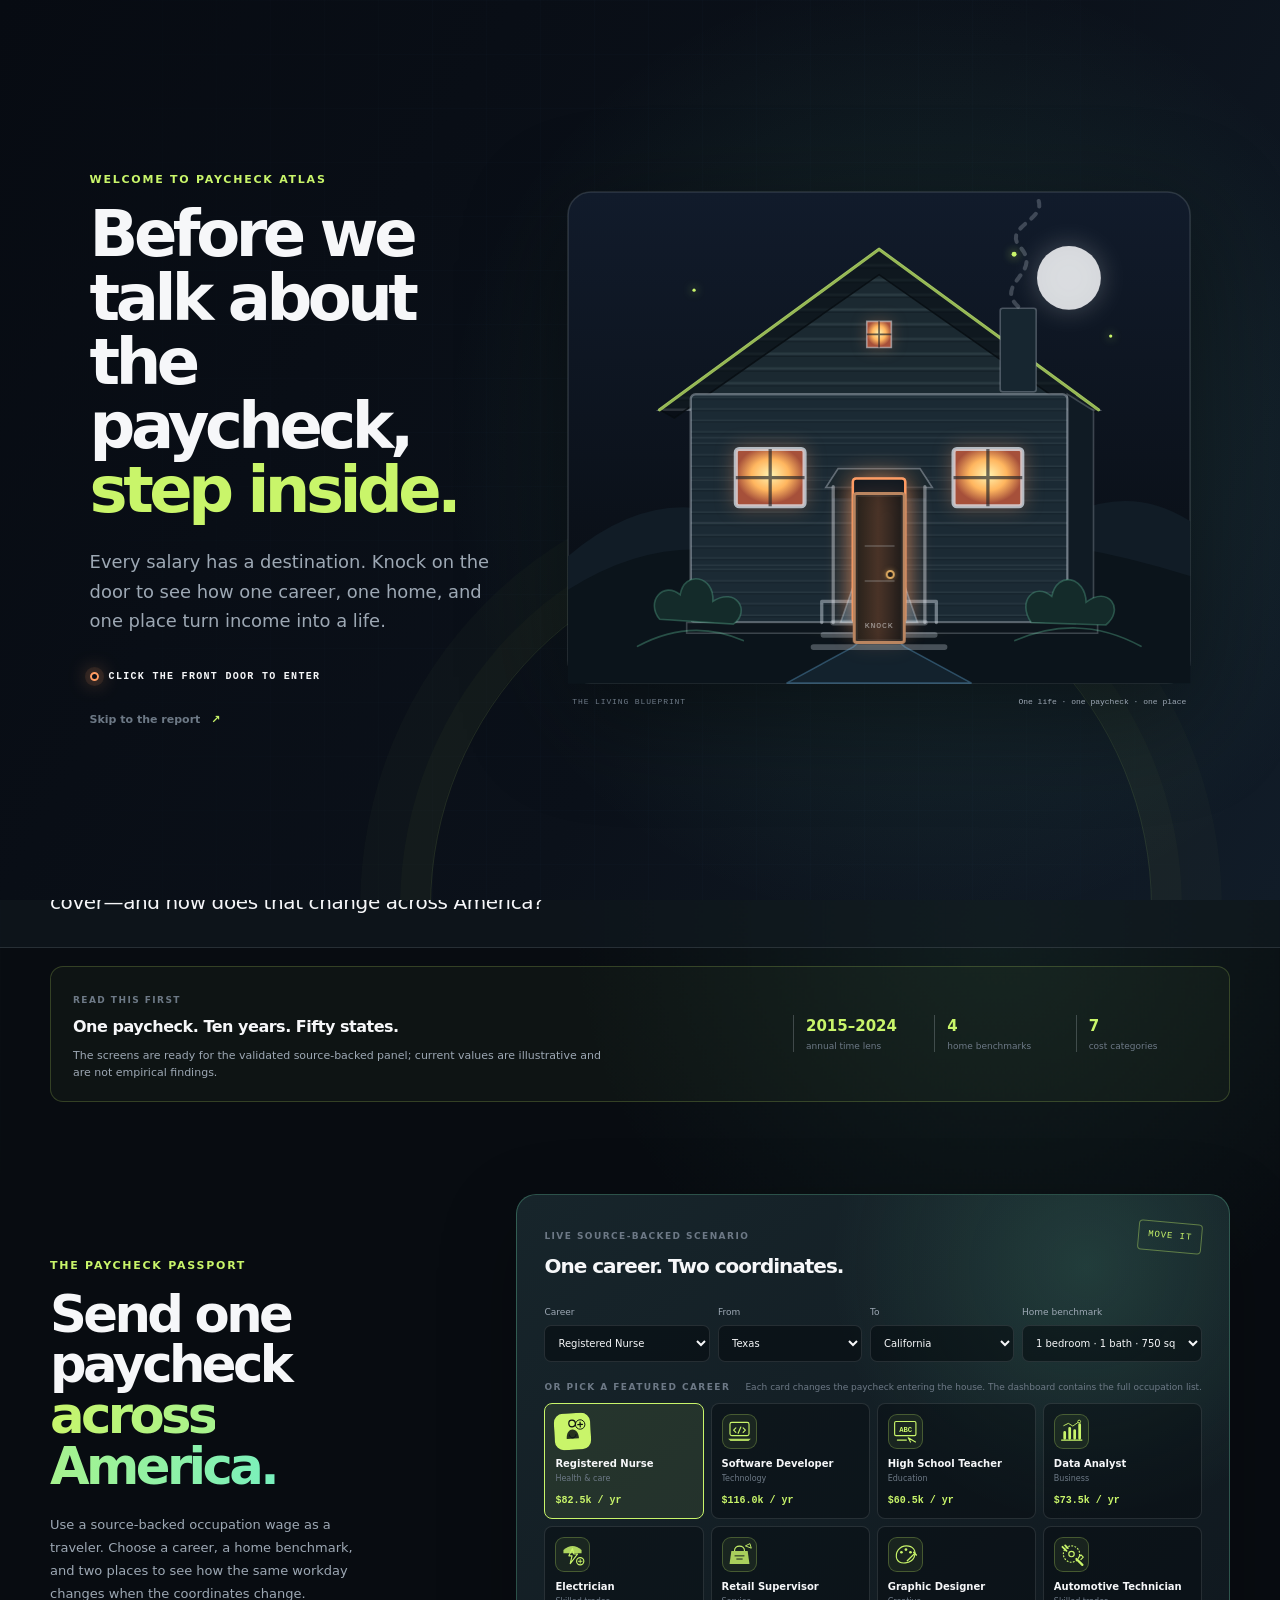
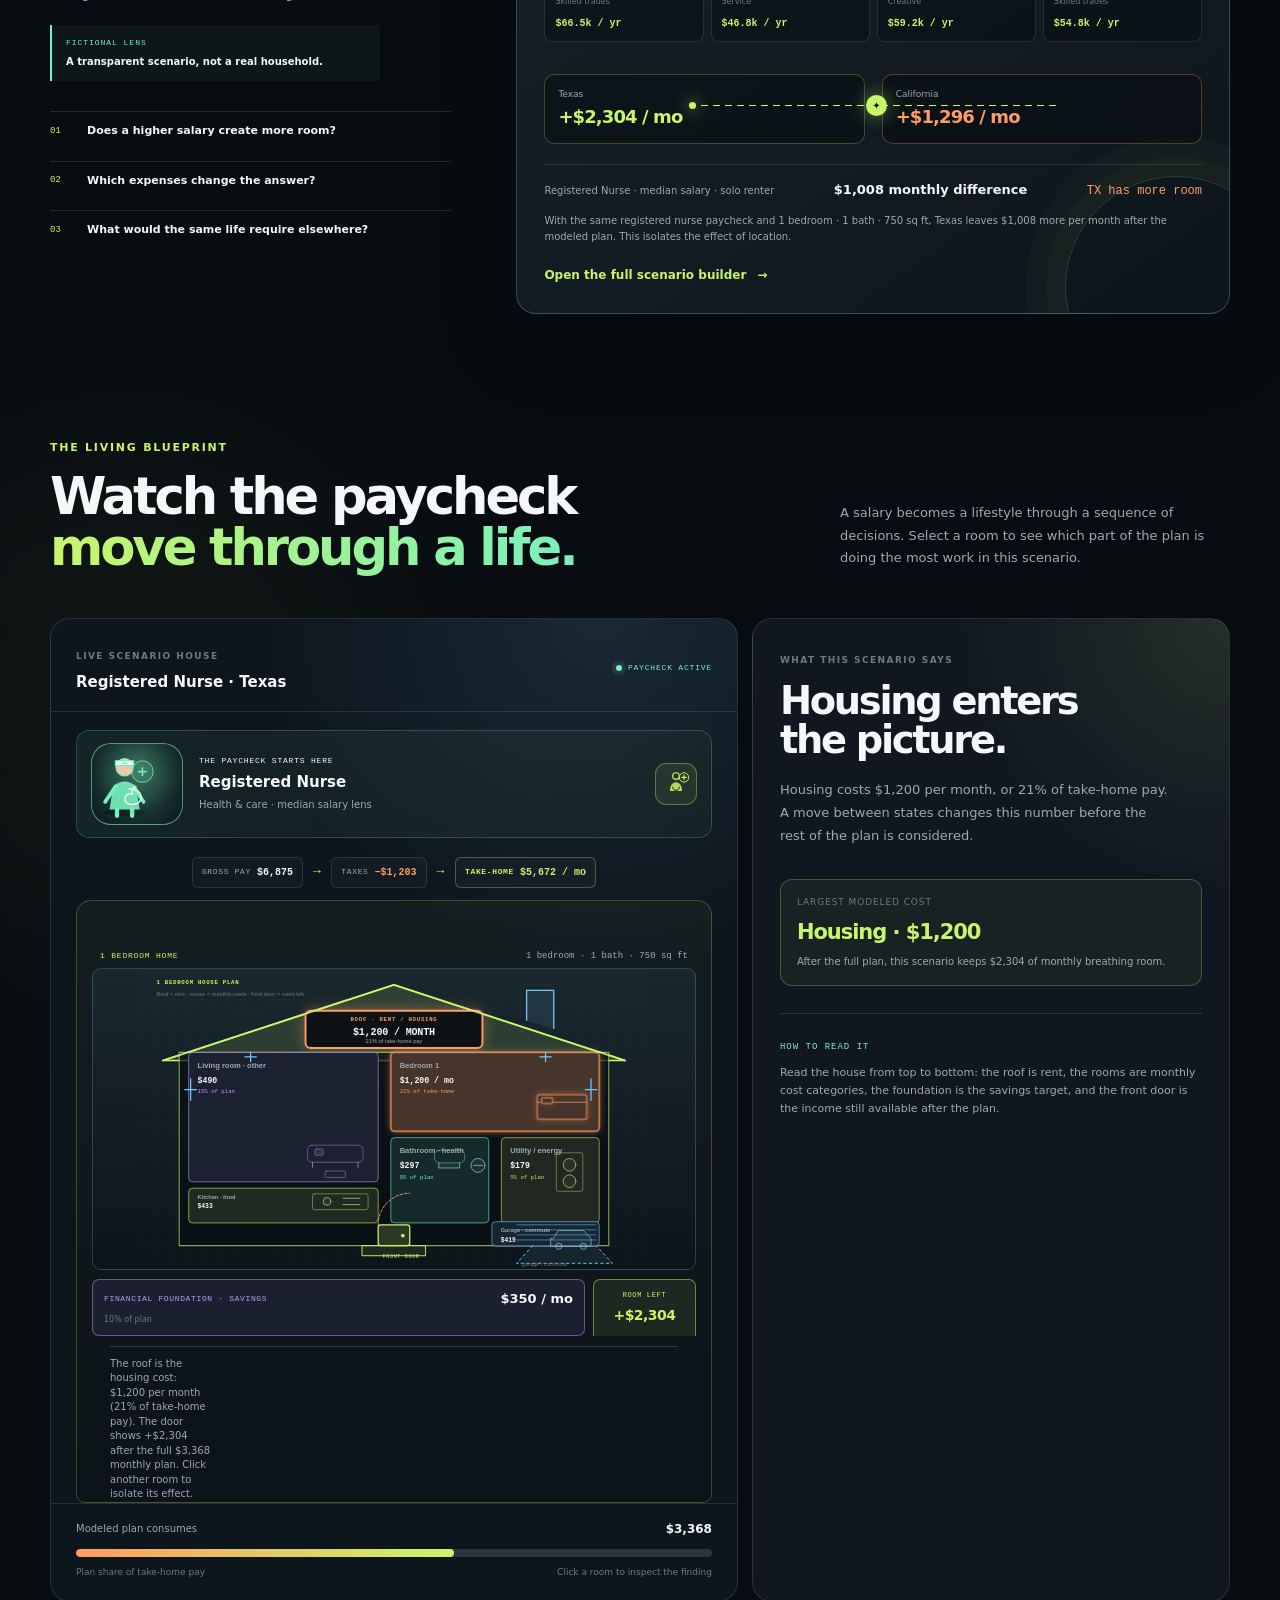
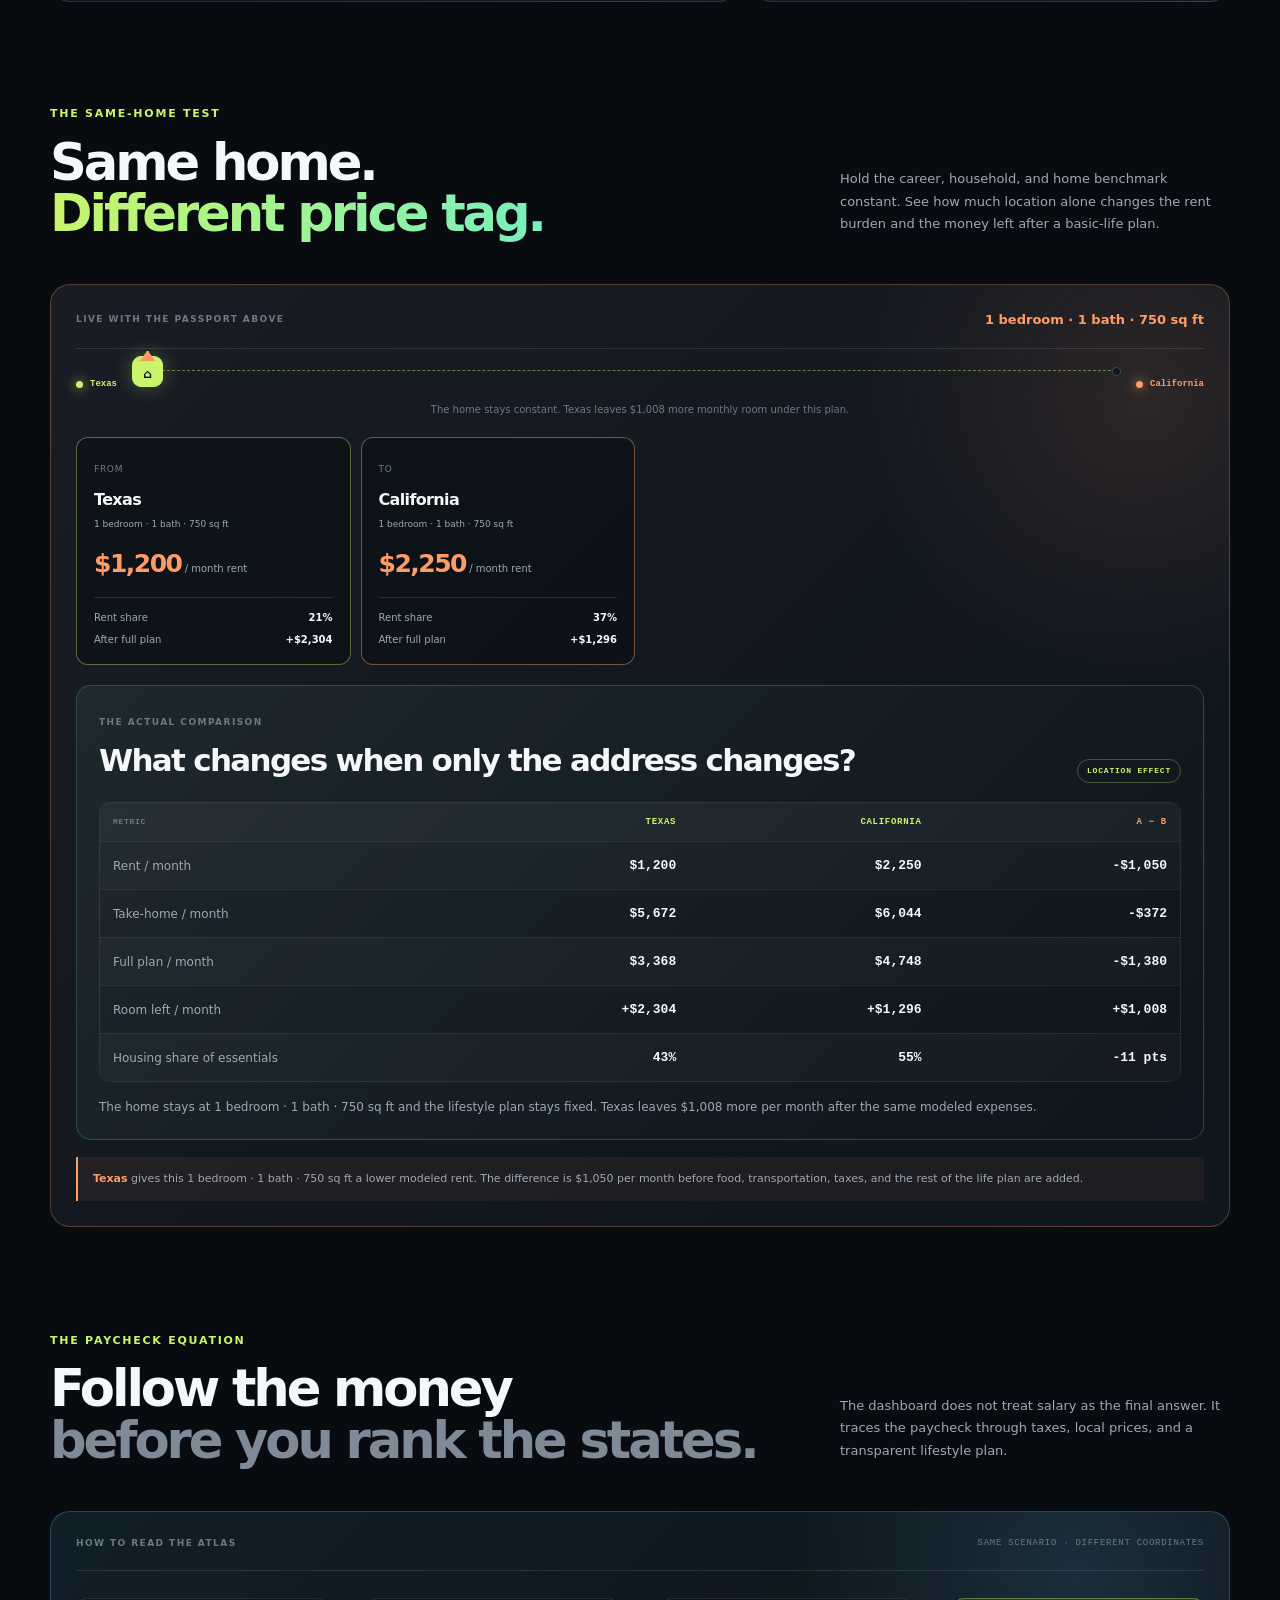
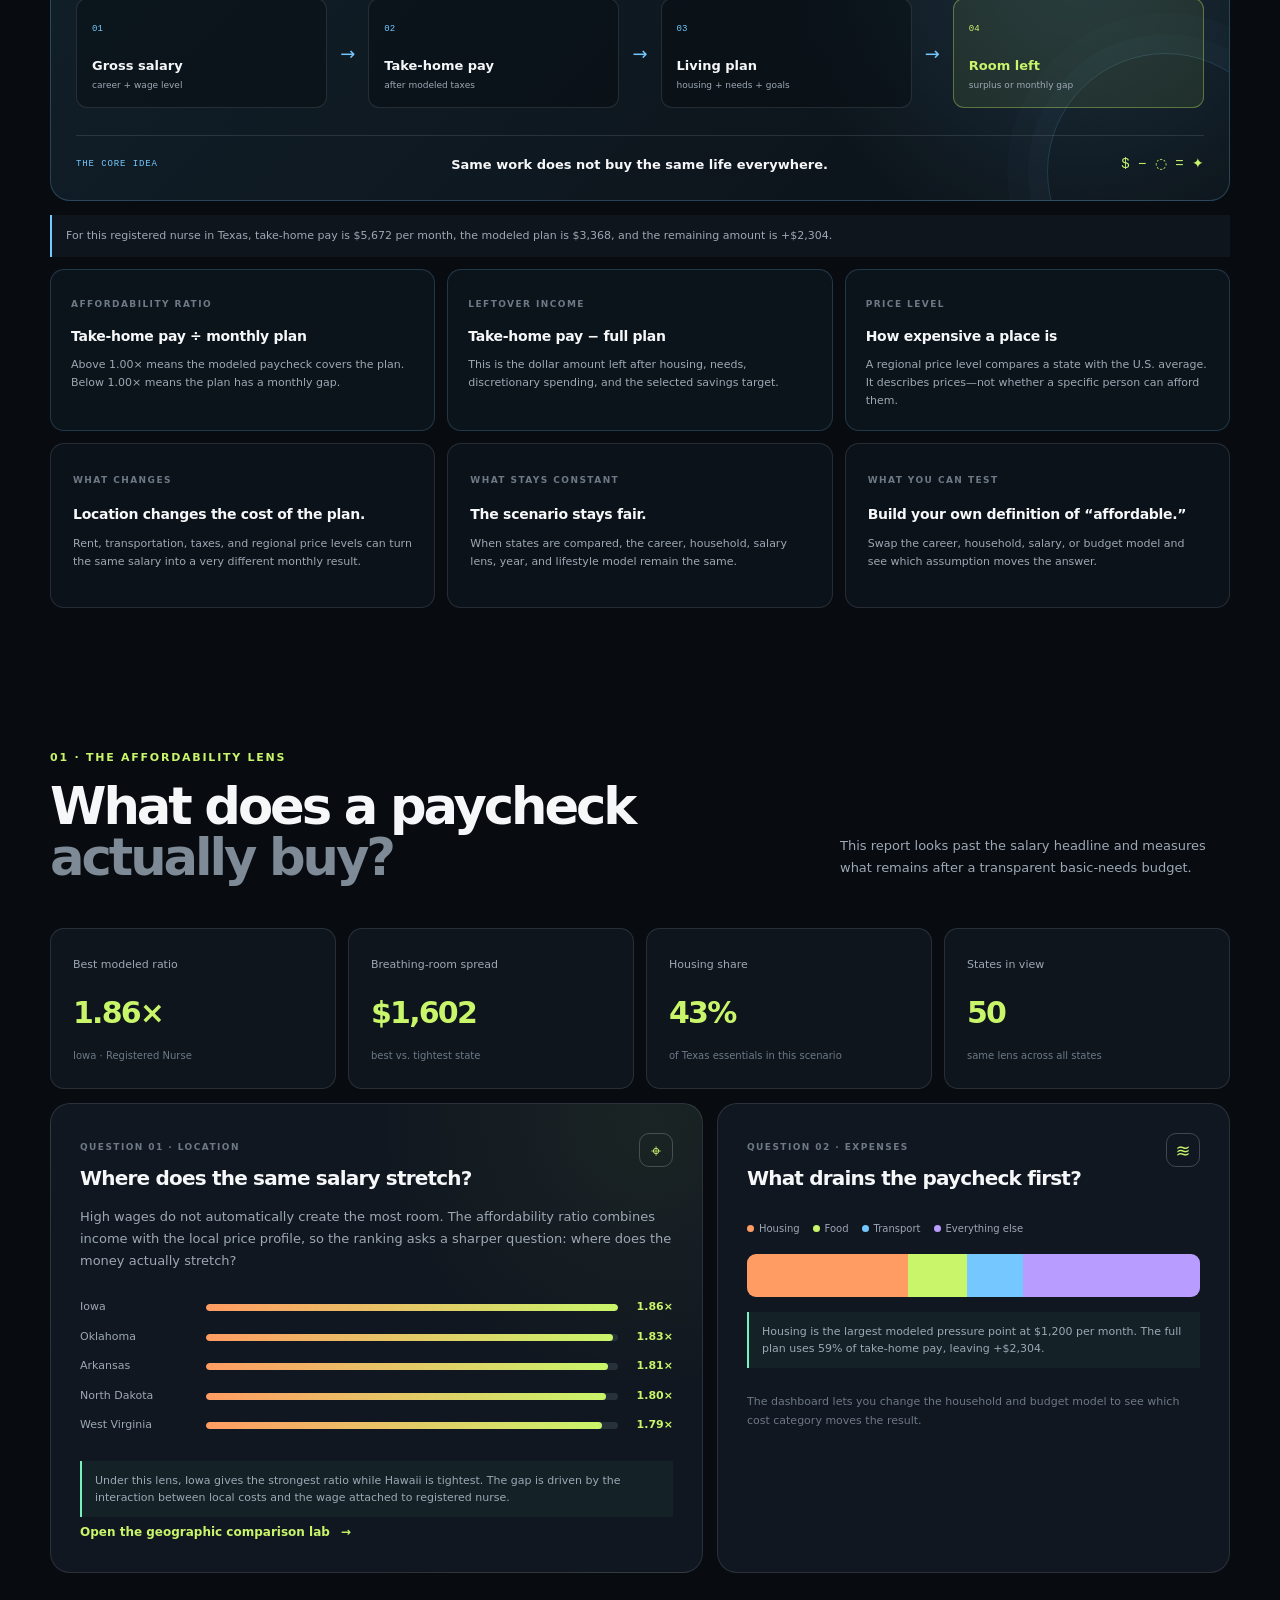
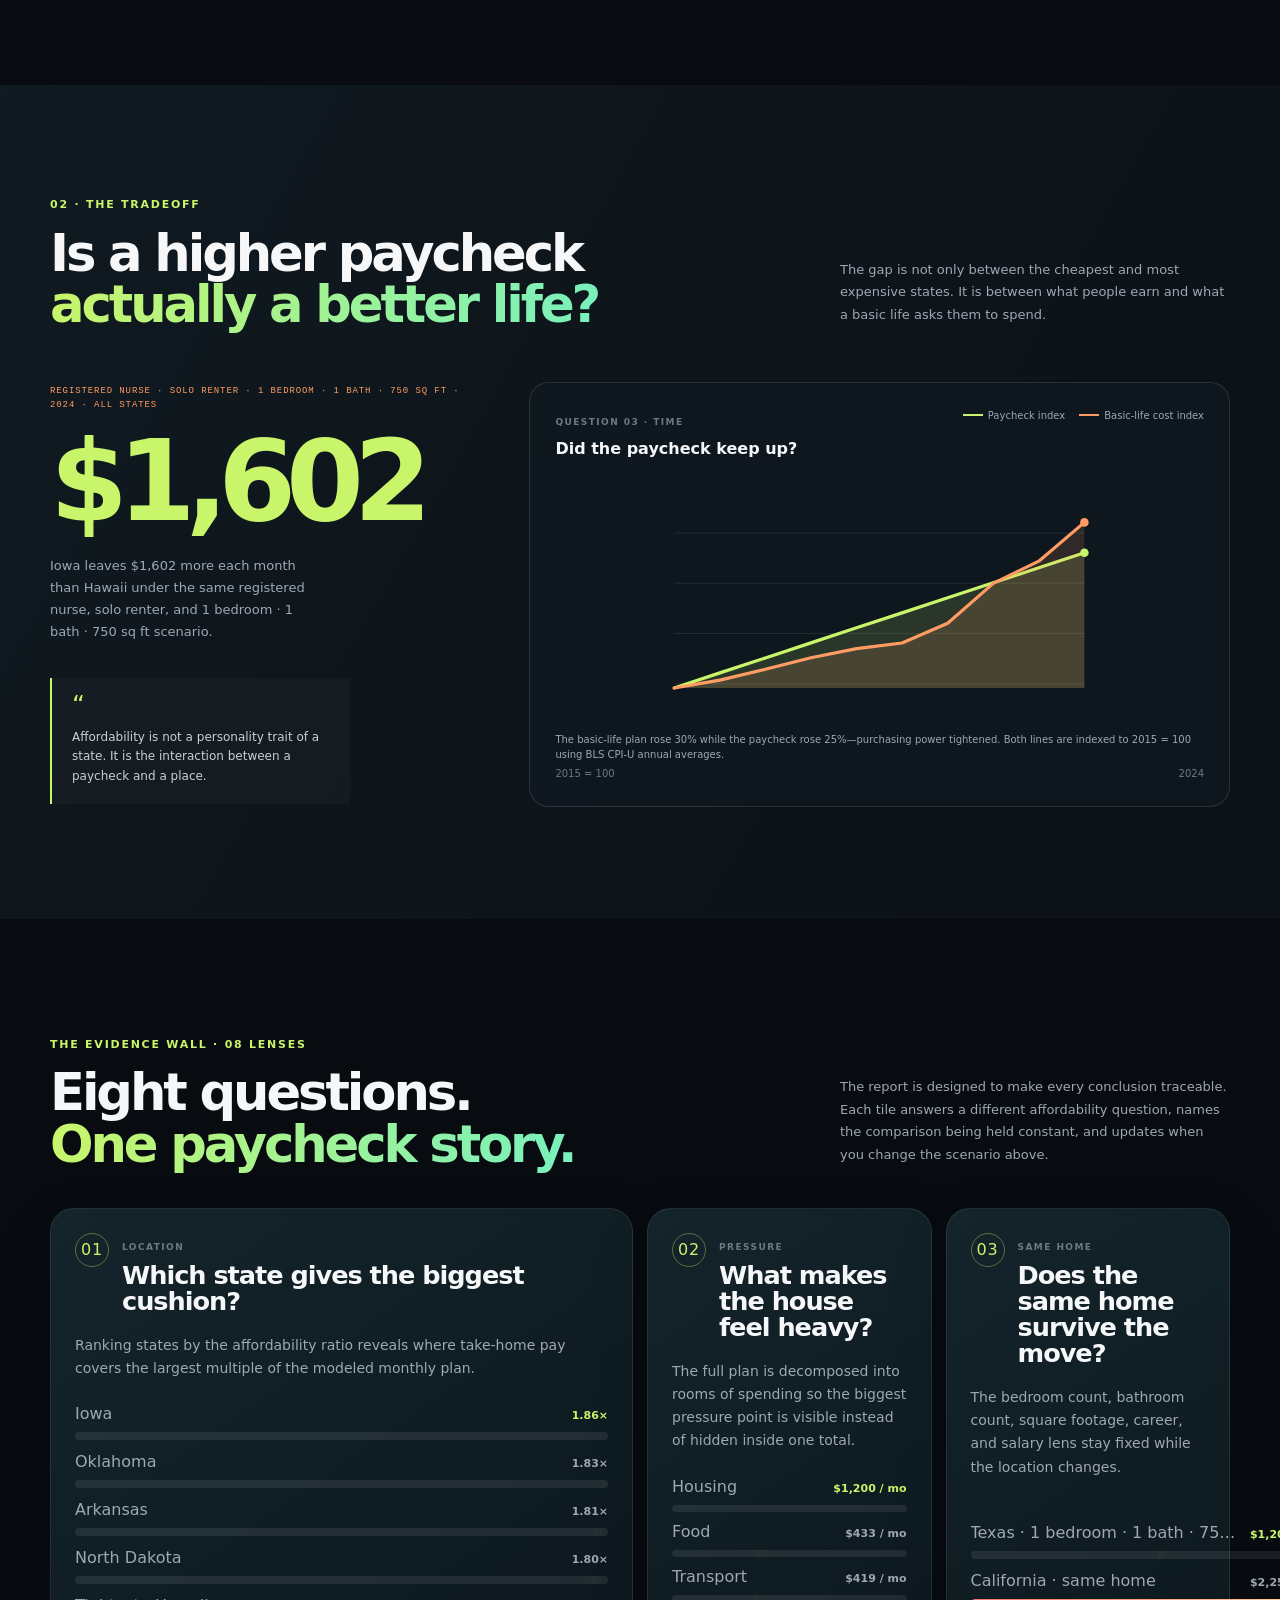
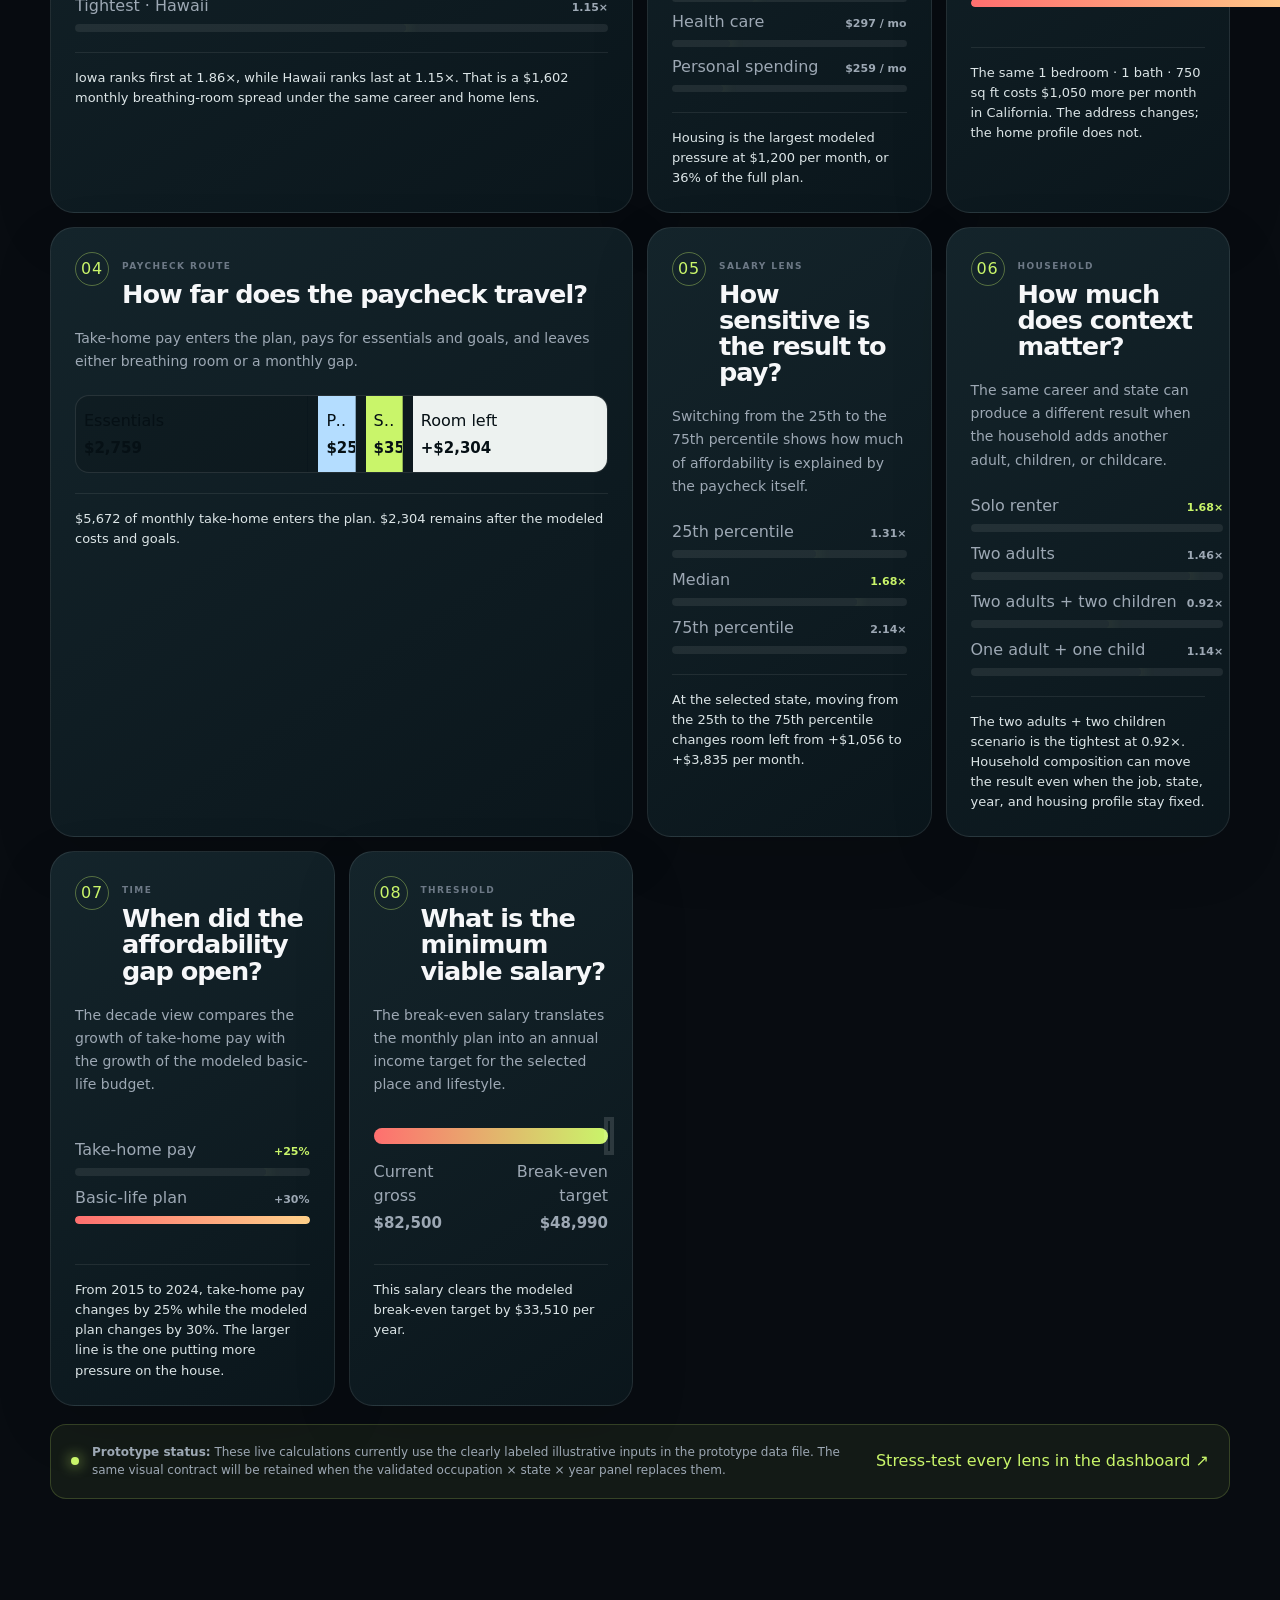
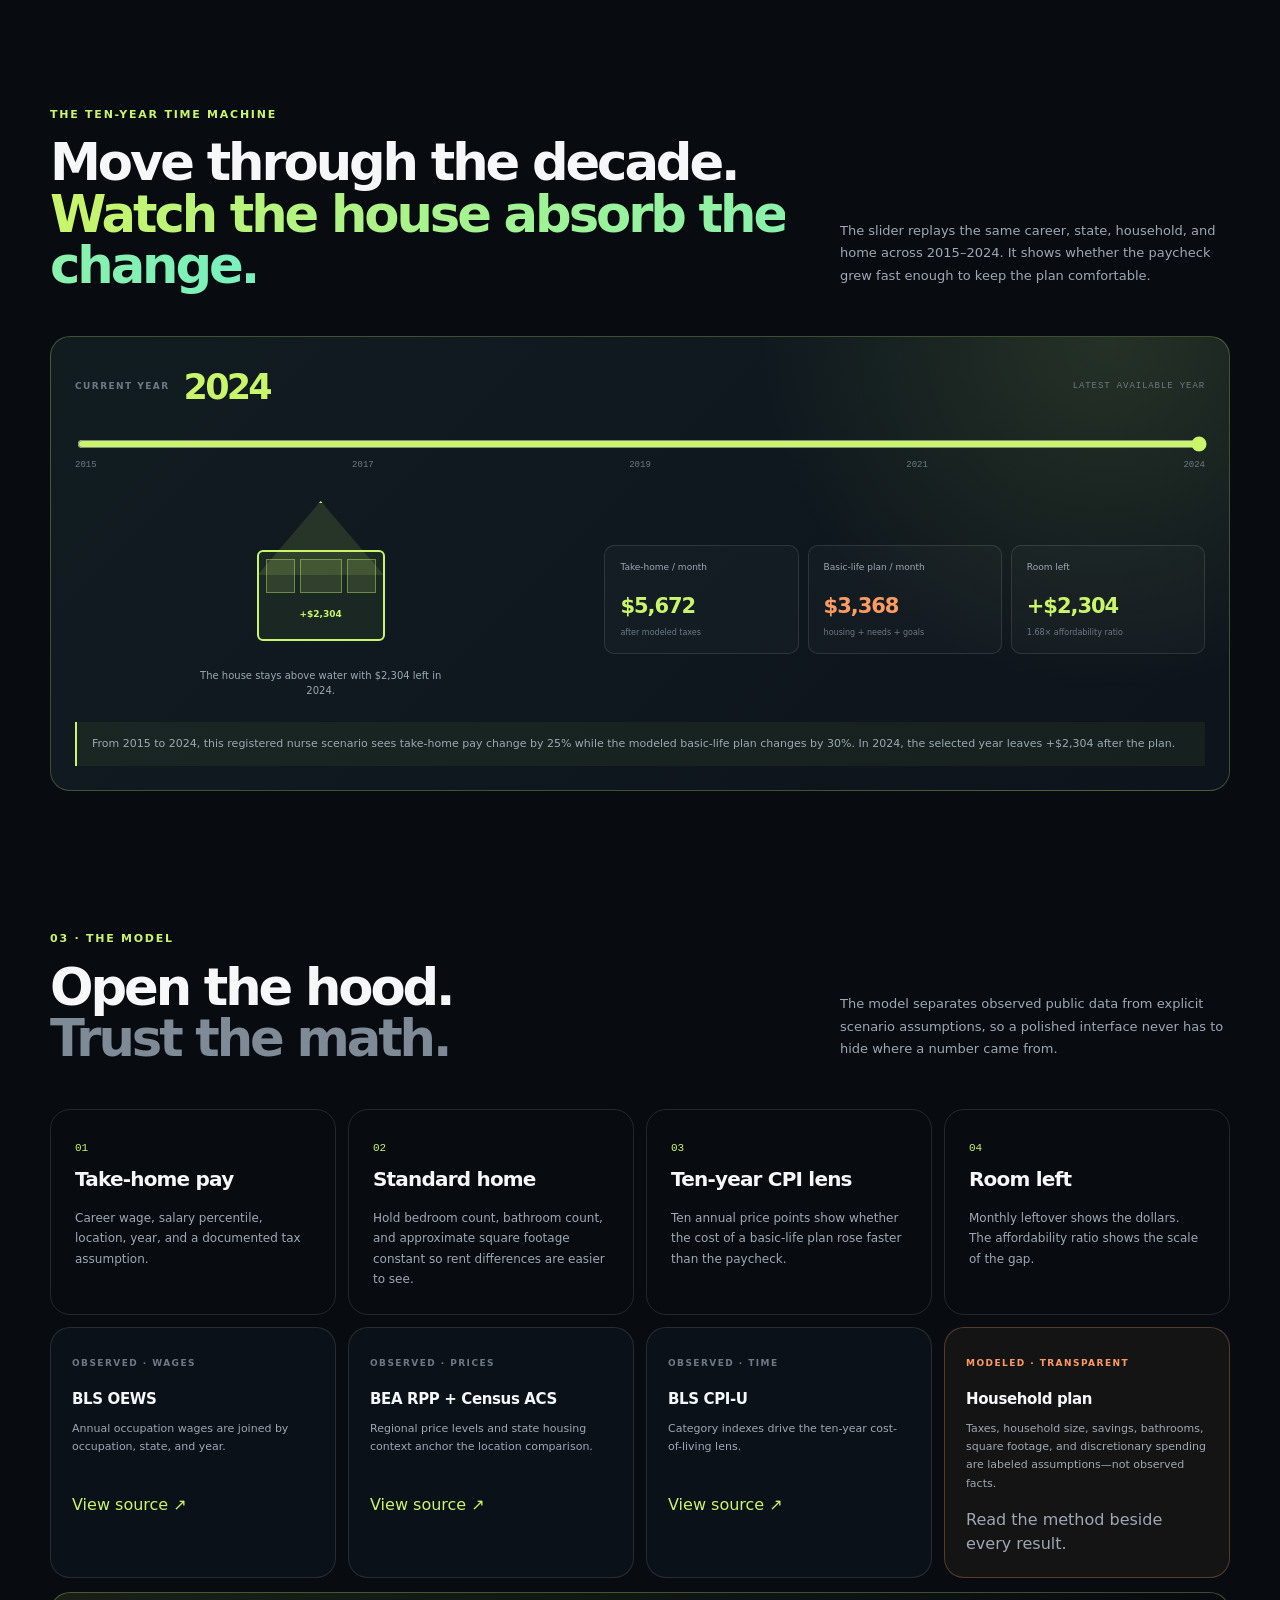
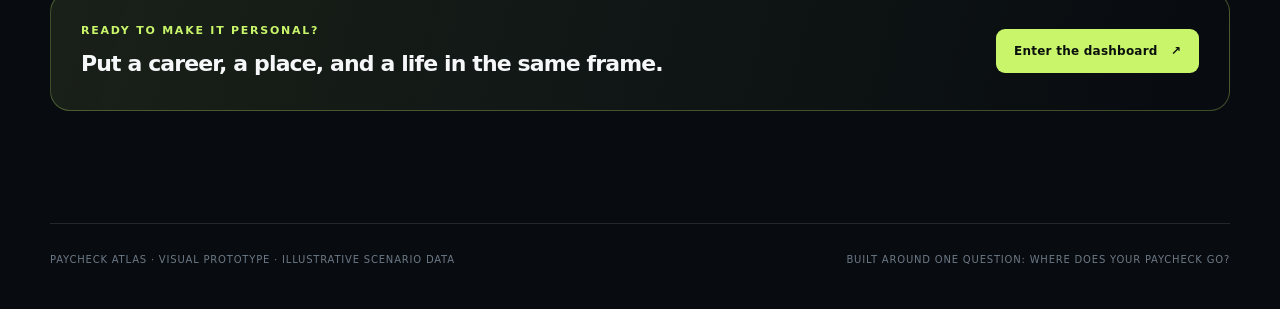
==== commit 17d40b90: "Build validated source-backed affordability panel" ====
--- a/index.html
+++ b/index.html
@@ -79,7 +79,7 @@
       <div class="hero-visual">
         <div class="orbit orbit-one"></div><div class="orbit orbit-two"></div>
         <div class="salary-card">
-          <div class="salary-card-top"><span class="tiny-label">ILLUSTRATIVE PAYCHECK · LIVE SCENARIO</span><span class="status-pill">LIVE</span></div>
+          <div class="salary-card-top"><span class="tiny-label">MODELED TAKE-HOME PAYCHECK · LIVE SCENARIO</span><span class="status-pill">LIVE</span></div>
           <div class="salary-role"><span class="role-icon" id="home-hero-icon">✚</span><div><strong id="home-hero-role">Registered Nurse</strong><small id="home-hero-location">Texas · Solo renter</small></div></div>
           <div class="salary-amount" id="home-hero-take-home">$5,672<span>/mo</span></div>
           <div class="mini-flow"><div class="mini-flow-row"><span>Take-home pay</span><b id="home-hero-take-home-row">$5,672</b></div><div class="mini-flow-row muted"><span>Modeled plan</span><b id="home-hero-budget">−$3,394</b></div><div class="flow-line"><i id="home-hero-flow" style="width: 67%"></i></div><div class="mini-flow-row leftover"><span>Breathing room</span><b id="home-hero-leftover">$2,278</b></div></div>
@@ -96,9 +96,9 @@
     <section class="scope-strip shell" aria-label="Project scope"><div><span class="card-kicker">READ THIS FIRST</span><strong>One paycheck. Ten years. Fifty states.</strong><p data-status-scope>The screens are ready for the validated source-backed panel; current values are illustrative and are not empirical findings.</p></div><div class="scope-points"><span><b>2015–2024</b><small>annual time lens</small></span><span><b>4</b><small>home benchmarks</small></span><span><b>7</b><small>cost categories</small></span></div></section>
 
     <section class="passport-section shell">
-      <div class="passport-intro"><p class="eyebrow">THE PAYCHECK PASSPORT</p><h2>Send one paycheck<br><span class="gradient-text">across America.</span></h2><p>Use one illustrative paycheck as a traveler. Choose a career, a home benchmark, and two places to see how the same workday changes when the coordinates change.</p><div class="persona-note"><span>FICTIONAL LENS</span><strong>A transparent scenario, not a real household.</strong></div><div class="question-stack"><div><span>01</span><strong>Does a higher salary create more room?</strong></div><div><span>02</span><strong>Which expenses change the answer?</strong></div><div><span>03</span><strong>What would the same life require elsewhere?</strong></div></div></div>
+      <div class="passport-intro"><p class="eyebrow">THE PAYCHECK PASSPORT</p><h2>Send one paycheck<br><span class="gradient-text">across America.</span></h2><p>Use a source-backed occupation wage as a traveler. Choose a career, a home benchmark, and two places to see how the same workday changes when the coordinates change.</p><div class="persona-note"><span>FICTIONAL LENS</span><strong>A transparent scenario, not a real household.</strong></div><div class="question-stack"><div><span>01</span><strong>Does a higher salary create more room?</strong></div><div><span>02</span><strong>Which expenses change the answer?</strong></div><div><span>03</span><strong>What would the same life require elsewhere?</strong></div></div></div>
       <article class="passport-lab">
-        <div class="passport-lab-head"><div><span class="card-kicker">LIVE PROTOTYPE SCENARIO</span><h3>One career. Two coordinates.</h3></div><span class="passport-stamp">MOVE IT</span></div>
+        <div class="passport-lab-head"><div><span class="card-kicker">LIVE SOURCE-BACKED SCENARIO</span><h3>One career. Two coordinates.</h3></div><span class="passport-stamp">MOVE IT</span></div>
         <div class="passport-controls"><label><span>Career</span><select id="home-career-select"></select></label><label><span>From</span><select id="home-state-a"></select></label><label><span>To</span><select id="home-state-b"></select></label><label><span>Home benchmark</span><select id="home-housing-select"></select></label></div>
         <div class="career-deck-head"><span class="card-kicker">OR PICK A FEATURED CAREER</span><span>Each card changes the paycheck entering the house. The dashboard contains the full occupation list.</span></div>
         <div class="career-deck" id="home-career-deck" aria-label="Career choices"></div>
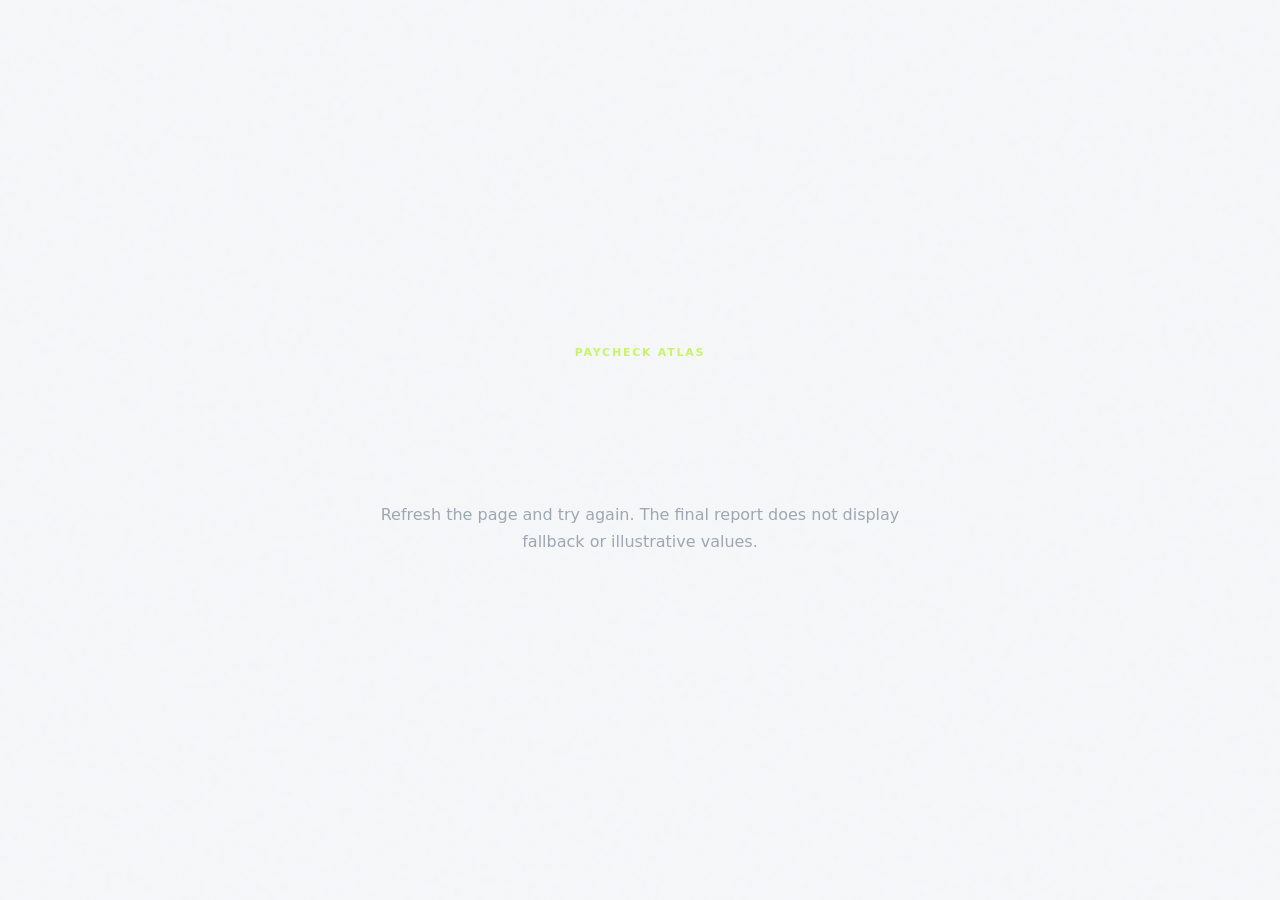
==== commit eeddb7f1: "Remove unavailable source combinations from final views" ====
--- a/index.html
+++ b/index.html
@@ -8,7 +8,7 @@
   <link rel="stylesheet" href="styles.css">
 </head>
 <body data-page="home">
-  <div class="prototype-banner"><span class="pulse-dot"></span><span data-status-label>Visual prototype · illustrative scenario data</span></div>
+  <div class="prototype-banner"><span class="pulse-dot"></span><span data-status-label>Source-backed data · validated panel</span></div>
   <nav class="site-nav shell">
     <a class="brand" href="index.html"><span class="brand-mark">$</span><span>PAYCHECK<span class="brand-accent">ATLAS</span></span></a>
     <div class="nav-links"><a class="active" href="index.html">Report</a><a href="dashboard.html">Build your budget <span class="arrow">↗</span></a></div>
@@ -73,7 +73,9 @@
       <div class="hero-copy">
         <p class="eyebrow">A location-based affordability report</p>
         <h1>Where does your<br><span class="gradient-text">paycheck go?</span></h1>
-        <p class="hero-lede">A full-time salary is not a lifestyle. It is a starting point. Explore how the same career can create breathing room in one state and a budget gap in another.</p>
+        <p class="hero-lede">A full-time salary is not a lifestyle. It is a starting point. Explore how the same occupation can create breathing room in one state and a budget gap in another.</p>
+        <p class="report-byline">Report by Trevor Johnson · 2015–2024 source-backed panel</p>
+        <p class="report-summary">This report joins annual occupation wages, regional price levels, inflation indexes, and state housing context to study how location changes the purchasing power of a full-time salary. It compares the same occupation, salary percentile, household, and home profile across states, then makes the budget assumptions visible so the reader can see what drives each result.</p>
         <div class="hero-actions"><a class="button button-primary" href="dashboard.html">Build a lifestyle <span>→</span></a><a class="text-link" href="#findings">Read the findings <span>↓</span></a></div>
       </div>
       <div class="hero-visual">
@@ -93,7 +95,7 @@
 
     <section class="signal-strip"><div class="shell signal-grid"><div><span class="signal-kicker">THE QUESTION</span><p>How much of a basic lifestyle can a full-time paycheck cover—and how does that change across America?</p></div><div class="signal-note"><span class="signal-line"></span><span>Income is only half of the story.<br><em>The rest is where you live.</em></span></div></div></section>
 
-    <section class="scope-strip shell" aria-label="Project scope"><div><span class="card-kicker">READ THIS FIRST</span><strong>One paycheck. Ten years. Fifty states.</strong><p data-status-scope>The screens are ready for the validated source-backed panel; current values are illustrative and are not empirical findings.</p></div><div class="scope-points"><span><b>2015–2024</b><small>annual time lens</small></span><span><b>4</b><small>home benchmarks</small></span><span><b>7</b><small>cost categories</small></span></div></section>
+    <section class="scope-strip shell" aria-label="Project scope"><div><span class="card-kicker">READ THIS FIRST</span><strong>One paycheck. Ten years. Fifty states.</strong><p data-status-scope>This view uses the validated occupation × state × year panel plus clearly labeled household and budget assumptions.</p></div><div class="scope-points"><span><b>2015–2024</b><small>annual time lens</small></span><span><b>4</b><small>home benchmarks</small></span><span><b>7</b><small>cost categories</small></span></div></section>
 
     <section class="passport-section shell">
       <div class="passport-intro"><p class="eyebrow">THE PAYCHECK PASSPORT</p><h2>Send one paycheck<br><span class="gradient-text">across America.</span></h2><p>Use a source-backed occupation wage as a traveler. Choose a career, a home benchmark, and two places to see how the same workday changes when the coordinates change.</p><div class="persona-note"><span>FICTIONAL LENS</span><strong>A transparent scenario, not a real household.</strong></div><div class="question-stack"><div><span>01</span><strong>Does a higher salary create more room?</strong></div><div><span>02</span><strong>Which expenses change the answer?</strong></div><div><span>03</span><strong>What would the same life require elsewhere?</strong></div></div></div>
@@ -135,14 +137,14 @@
     </section>
 
     <section class="home-housing-section shell">
-      <div class="section-heading equation-heading"><div><p class="eyebrow">THE SAME-HOME TEST</p><h2>Same home.<br><span class="gradient-text">Different price tag.</span></h2></div><p class="section-intro">Hold the career, household, and home benchmark constant. See how much location alone changes the rent burden and the money left after a basic-life plan.</p></div>
+      <div class="section-heading equation-heading"><div><p class="eyebrow">THE SAME-HOME TEST</p><h2>Same home.<br><span class="gradient-text">Different price tag.</span></h2></div><p class="section-intro">Hold the occupation, salary percentile, household, and home benchmark constant. The home profile stays fixed while observed local wages and location costs can change across states.</p></div>
       <div class="home-housing-board">
         <div class="home-housing-top"><span class="card-kicker">LIVE WITH THE PASSPORT ABOVE</span><strong id="home-housing-label">1 bedroom · 1 bath · 750 sq ft</strong></div>
         <div class="home-move-scene" aria-hidden="true"><div class="move-stop"><i></i><span id="home-move-a">Texas</span></div><div class="move-track"><b id="home-moving-house"><i></i><span>⌂</span></b></div><div class="move-stop move-stop-end"><i></i><span id="home-move-b">California</span></div></div>
         <p class="home-move-caption" id="home-move-caption">The home stays constant. The coordinates change.</p>
         <div class="home-housing-cards" id="home-housing-cards"></div>
         <div class="home-housing-ledger" aria-live="polite">
-          <div class="home-housing-ledger-head"><div><span class="card-kicker">THE ACTUAL COMPARISON</span><h3>What changes when only the address changes?</h3></div><span class="ledger-tag">LOCATION EFFECT</span></div>
+          <div class="home-housing-ledger-head"><div><span class="card-kicker">THE ACTUAL COMPARISON</span><h3>What changes when the location changes?</h3></div><span class="ledger-tag">LOCATION EFFECT</span></div>
           <div class="ledger-table" role="table" aria-label="Same-home state comparison"><div class="ledger-row ledger-heading" role="row"><span role="columnheader">Metric</span><strong id="home-ledger-a-name" role="columnheader">State A</strong><strong id="home-ledger-b-name" role="columnheader">State B</strong><strong role="columnheader">A − B</strong></div><div class="ledger-row" role="row"><span>Rent / month</span><strong id="home-ledger-a-rent">$0</strong><strong id="home-ledger-b-rent">$0</strong><strong id="home-ledger-rent-delta">$0</strong></div><div class="ledger-row" role="row"><span>Take-home / month</span><strong id="home-ledger-a-pay">$0</strong><strong id="home-ledger-b-pay">$0</strong><strong id="home-ledger-pay-delta">$0</strong></div><div class="ledger-row" role="row"><span>Full plan / month</span><strong id="home-ledger-a-plan">$0</strong><strong id="home-ledger-b-plan">$0</strong><strong id="home-ledger-plan-delta">$0</strong></div><div class="ledger-row" role="row"><span>Room left / month</span><strong id="home-ledger-a-leftover">+$0</strong><strong id="home-ledger-b-leftover">+$0</strong><strong id="home-ledger-leftover-delta">$0</strong></div><div class="ledger-row" role="row"><span>Housing share of essentials</span><strong id="home-ledger-a-share">0%</strong><strong id="home-ledger-b-share">0%</strong><strong id="home-ledger-share-delta">0 pts</strong></div></div>
           <p class="home-housing-ledger-explanation" id="home-housing-ledger-explanation">The table holds the home and lifestyle constant, then isolates the financial effect of moving between the two selected states.</p>
         </div>
@@ -164,14 +166,14 @@
       </div>
       <p class="equation-live-note" id="home-equation-live-note">The active scenario will show how the selected paycheck turns into a monthly plan and the money left afterward.</p>
       <div class="definition-grid"><div><span class="card-kicker">AFFORDABILITY RATIO</span><strong>Take-home pay ÷ monthly plan</strong><p>Above 1.00× means the modeled paycheck covers the plan. Below 1.00× means the plan has a monthly gap.</p></div><div><span class="card-kicker">LEFTOVER INCOME</span><strong>Take-home pay − full plan</strong><p>This is the dollar amount left after housing, needs, discretionary spending, and the selected savings target.</p></div><div><span class="card-kicker">PRICE LEVEL</span><strong>How expensive a place is</strong><p>A regional price level compares a state with the U.S. average. It describes prices—not whether a specific person can afford them.</p></div></div>
-      <div class="reading-guide"><div><span class="card-kicker">WHAT CHANGES</span><strong>Location changes the cost of the plan.</strong><p>Rent, transportation, taxes, and regional price levels can turn the same salary into a very different monthly result.</p></div><div><span class="card-kicker">WHAT STAYS CONSTANT</span><strong>The scenario stays fair.</strong><p>When states are compared, the career, household, salary lens, year, and lifestyle model remain the same.</p></div><div><span class="card-kicker">WHAT YOU CAN TEST</span><strong>Build your own definition of “affordable.”</strong><p>Swap the career, household, salary, or budget model and see which assumption moves the answer.</p></div></div>
+      <div class="reading-guide"><div><span class="card-kicker">WHAT CHANGES</span><strong>Location changes the cost and wage inputs.</strong><p>Rent, transportation, observed occupation wages, and regional price levels can turn the same occupation into a very different monthly result.</p></div><div><span class="card-kicker">WHAT STAYS CONSTANT</span><strong>The scenario stays fair.</strong><p>When states are compared, the occupation, household, salary percentile, year, and lifestyle model remain the same.</p></div><div><span class="card-kicker">WHAT YOU CAN TEST</span><strong>Build your own definition of “affordable.”</strong><p>Swap the career, household, salary, or budget model and see which assumption moves the answer.</p></div></div>
     </section>
 
     <section class="section shell" id="findings">
       <div class="section-heading"><div><p class="eyebrow">01 · The affordability lens</p><h2>What does a paycheck<br><span class="soft-text">actually buy?</span></h2></div><p class="section-intro">This report looks past the salary headline and measures what remains after a transparent basic-needs budget.</p></div>
       <div class="metric-grid" id="home-metrics"></div>
       <div class="feature-grid">
-        <article class="feature-card feature-map"><div class="feature-head"><div><span class="card-kicker">QUESTION 01 · LOCATION</span><h3>Where does the same salary stretch?</h3></div><span class="card-icon">⌖</span></div><p>High wages do not automatically create the most room. The affordability ratio combines income with the local price profile, so the ranking asks a sharper question: where does the money actually stretch?</p><div class="state-bars" id="home-ranking"></div><p class="feature-analysis" id="home-ranking-analysis"></p><a class="card-link" href="dashboard.html">Open the geographic comparison lab <span>→</span></a></article>
+        <article class="feature-card feature-map"><div class="feature-head"><div><span class="card-kicker">QUESTION 01 · LOCATION</span><h3>Where does the same occupation stretch?</h3></div><span class="card-icon">⌖</span></div><p>High wages do not automatically create the most room. The affordability ratio combines income with the local price profile, so the ranking asks a sharper question: where does the occupation’s paycheck actually stretch?</p><div class="state-bars" id="home-ranking"></div><p class="feature-analysis" id="home-ranking-analysis"></p><a class="card-link" href="dashboard.html">Open the geographic comparison lab <span>→</span></a></article>
         <article class="feature-card feature-flow"><div class="feature-head"><div><span class="card-kicker">QUESTION 02 · EXPENSES</span><h3>What drains the paycheck first?</h3></div><span class="card-icon">≋</span></div><div class="flow-legend"><span><i class="dot housing"></i>Housing</span><span><i class="dot food"></i>Food</span><span><i class="dot transport"></i>Transport</span><span><i class="dot other"></i>Everything else</span></div><div class="stacked-flow" id="home-flow"></div><p class="feature-analysis" id="home-flow-analysis"></p><p class="feature-footnote">The dashboard lets you change the household and budget model to see which cost category moves the result.</p></article>
       </div>
     </section>
@@ -188,26 +190,27 @@
         <article class="evidence-card"><div class="evidence-card-head"><span class="evidence-number">03</span><div><span class="card-kicker">SAME HOME</span><h3>Does the same home survive the move?</h3></div></div><p>The bedroom count, bathroom count, square footage, career, and salary lens stay fixed while the location changes.</p><div class="evidence-chart" id="report-home-chart"></div><p class="evidence-finding" id="report-home-copy"></p></article>
         <article class="evidence-card evidence-card-wide"><div class="evidence-card-head"><span class="evidence-number">04</span><div><span class="card-kicker">PAYCHECK ROUTE</span><h3>How far does the paycheck travel?</h3></div></div><p>Take-home pay enters the plan, pays for essentials and goals, and leaves either breathing room or a monthly gap.</p><div class="evidence-chart paycheck-route" id="report-route-chart"></div><p class="evidence-finding" id="report-route-copy"></p></article>
         <article class="evidence-card"><div class="evidence-card-head"><span class="evidence-number">05</span><div><span class="card-kicker">SALARY LENS</span><h3>How sensitive is the result to pay?</h3></div></div><p>Switching from the 25th to the 75th percentile shows how much of affordability is explained by the paycheck itself.</p><div class="evidence-chart" id="report-salary-chart"></div><p class="evidence-finding" id="report-salary-copy"></p></article>
-        <article class="evidence-card"><div class="evidence-card-head"><span class="evidence-number">06</span><div><span class="card-kicker">HOUSEHOLD</span><h3>How much does context matter?</h3></div></div><p>The same career and state can produce a different result when the household adds another adult, children, or childcare.</p><div class="evidence-chart" id="report-household-chart"></div><p class="evidence-finding" id="report-household-copy"></p></article>
+        <article class="evidence-card"><div class="evidence-card-head"><span class="evidence-number">06</span><div><span class="card-kicker">HOUSEHOLD</span><h3>How much does context matter?</h3></div></div><p>The same occupation and state can produce a different result when the household adds another adult, children, or childcare.</p><div class="evidence-chart" id="report-household-chart"></div><p class="evidence-finding" id="report-household-copy"></p></article>
         <article class="evidence-card"><div class="evidence-card-head"><span class="evidence-number">07</span><div><span class="card-kicker">TIME</span><h3>When did the affordability gap open?</h3></div></div><p>The decade view compares the growth of take-home pay with the growth of the modeled basic-life budget.</p><div class="evidence-chart" id="report-time-chart"></div><p class="evidence-finding" id="report-time-copy"></p></article>
         <article class="evidence-card"><div class="evidence-card-head"><span class="evidence-number">08</span><div><span class="card-kicker">THRESHOLD</span><h3>What is the minimum viable salary?</h3></div></div><p>The break-even salary translates the monthly plan into an annual income target for the selected place and lifestyle.</p><div class="threshold-visual" id="report-threshold-chart"></div><p class="evidence-finding" id="report-threshold-copy"></p></article>
       </div>
-      <div class="evidence-note"><span class="status-dot"></span><p><strong data-status-note-label>Prototype status:</strong> <span data-status-note>These live calculations currently use the clearly labeled illustrative inputs in the prototype data file. The same visual contract will be retained when the validated occupation × state × year panel replaces them.</span></p><a href="dashboard.html">Stress-test every lens in the dashboard <span>↗</span></a></div>
+      <div class="evidence-note"><span class="status-dot"></span><p><strong data-status-note-label>Source-backed status:</strong> <span data-status-note>These calculations use the validated occupation × state × year panel. Taxes, household size, savings, bathrooms, square footage, and discretionary spending remain explicit scenario assumptions.</span></p><a href="dashboard.html">Stress-test every lens in the dashboard <span>↗</span></a></div>
     </section>
 
     <section class="time-machine-section shell" aria-labelledby="time-machine-title">
-      <div class="section-heading equation-heading"><div><p class="eyebrow">THE TEN-YEAR TIME MACHINE</p><h2 id="time-machine-title">Move through the decade.<br><span class="gradient-text">Watch the house absorb the change.</span></h2></div><p class="section-intro">The slider replays the same career, state, household, and home across 2015–2024. It shows whether the paycheck grew fast enough to keep the plan comfortable.</p></div>
+      <div class="section-heading equation-heading"><div><p class="eyebrow">THE TEN-YEAR TIME MACHINE</p><h2 id="time-machine-title">Move through the decade.<br><span class="gradient-text">Watch the house absorb the change.</span></h2></div><p class="section-intro">The slider replays the same occupation, state, household, and home across 2015–2024. It shows whether the paycheck grew fast enough to keep the plan comfortable.</p></div>
       <div class="time-machine-board"><div class="time-machine-top"><span class="card-kicker">CURRENT YEAR</span><strong id="home-time-year">2024</strong><span class="time-machine-status" id="home-time-status">CURRENT SCENARIO</span></div><input id="home-time-scrubber" type="range" min="2015" max="2024" value="2024" aria-label="Move through the ten-year affordability timeline"><div class="time-ticks"><span>2015</span><span>2017</span><span>2019</span><span>2021</span><span>2024</span></div><div class="time-machine-grid"><div class="time-house-wrap"><div class="time-house" id="home-time-house" data-pressure="comfortable"><div class="time-house-roof"></div><div class="time-house-body"><span></span><span></span><span></span><b id="home-time-house-leftover">+$0</b></div></div><p id="home-time-house-caption">The house changes pressure as the modeled plan changes.</p></div><div class="time-metrics"><div><span>Take-home / month</span><strong id="home-time-pay">$0</strong><small>after modeled taxes</small></div><div><span>Basic-life plan / month</span><strong id="home-time-cost">$0</strong><small>housing + needs + goals</small></div><div><span>Room left</span><strong id="home-time-leftover">+$0</strong><small id="home-time-ratio">0.00× affordability ratio</small></div></div></div><p class="time-machine-explanation" id="home-time-explanation">Move the slider to see the finding for the selected year.</p></div>
     </section>
 
     <section class="section shell" id="method">
       <div class="section-heading"><div><p class="eyebrow">03 · The model</p><h2>Open the hood.<br><span class="soft-text">Trust the math.</span></h2></div><p class="section-intro">The model separates observed public data from explicit scenario assumptions, so a polished interface never has to hide where a number came from.</p></div>
-      <div class="model-grid"><div class="model-card"><span class="model-number">01</span><h3>Take-home pay</h3><p>Career wage, salary percentile, location, year, and a documented tax assumption.</p></div><div class="model-card"><span class="model-number">02</span><h3>Standard home</h3><p>Hold bedroom count, bathroom count, and approximate square footage constant so rent differences are easier to see.</p></div><div class="model-card"><span class="model-number">03</span><h3>Ten-year CPI lens</h3><p>Ten annual price points show whether the cost of a basic-life plan rose faster than the paycheck.</p></div><div class="model-card"><span class="model-number">04</span><h3>Room left</h3><p>Monthly leftover shows the dollars. The affordability ratio shows the scale of the gap.</p></div></div>
-      <div class="source-strip" aria-label="Data and assumption map"><div class="source-card"><span class="card-kicker">OBSERVED · WAGES</span><strong>BLS OEWS</strong><p>Annual occupation wages are joined by occupation, state, and year.</p><a href="https://www.bls.gov/oes/tables.htm" target="_blank" rel="noreferrer">View source ↗</a></div><div class="source-card"><span class="card-kicker">OBSERVED · PRICES</span><strong>BEA RPP + Census ACS</strong><p>Regional price levels and state housing context anchor the location comparison.</p><a href="https://apps.bea.gov/api/data/" target="_blank" rel="noreferrer">View source ↗</a></div><div class="source-card"><span class="card-kicker">OBSERVED · TIME</span><strong>BLS CPI-U</strong><p>Category indexes drive the ten-year cost-of-living lens.</p><a href="https://api.bls.gov/publicAPI/v2/timeseries/data/" target="_blank" rel="noreferrer">View source ↗</a></div><div class="source-card source-card-assumption"><span class="card-kicker">MODELED · TRANSPARENT</span><strong>Household plan</strong><p>Taxes, household size, savings, bathrooms, square footage, and discretionary spending are labeled assumptions—not observed facts.</p><span class="source-card-note">Read the method beside every result.</span></div></div>
+      <div class="model-grid"><div class="model-card"><span class="model-number">01</span><h3>Take-home pay</h3><p>Occupation wage, salary percentile, location, year, and a documented 22% tax assumption.</p></div><div class="model-card"><span class="model-number">02</span><h3>Standard home</h3><p>Hold bedroom count, bathroom count, and approximate square footage constant so rent differences are easier to see.</p></div><div class="model-card"><span class="model-number">03</span><h3>Ten-year CPI lens</h3><p>Ten annual price points show whether the cost of a basic-life plan rose faster than the paycheck.</p></div><div class="model-card"><span class="model-number">04</span><h3>Room left</h3><p>Monthly leftover shows the dollars. The affordability ratio shows the scale of the gap.</p></div></div>
+      <div class="method-detail"><div><span class="card-kicker">DATA GRAIN</span><p><strong>One row is one occupation × state × year.</strong> The validated panel contains <span data-panel-summary>361,780 rows across 51 state/DC contexts, 988 occupations, and 2015–2024.</span> The build keeps six-digit occupation records, removes duplicate keys, and removes unavailable wage combinations from the interactive views instead of filling them with a fallback. The 2020 housing context uses the official ACS 5-year summary file because Census did not publish a standard 2020 ACS 1-year release.</p></div><div><span class="card-kicker">CALCULATIONS</span><p><strong>Take-home = gross annual wage × (1 − 22%) ÷ 12.</strong> <strong>Leftover = take-home − modeled monthly plan.</strong> <strong>Affordability ratio = take-home ÷ modeled monthly plan.</strong> Housing uses observed bedroom-specific ACS rent; bathroom count, square footage, savings, and household expenses are explicit scenario assumptions.</p></div></div>
+      <div class="source-strip" aria-label="Data and assumption map"><div class="source-card"><span class="card-kicker">OBSERVED · WAGES</span><strong>BLS OEWS</strong><p>Annual occupation wages are joined by occupation, state, and year.</p><a href="https://www.bls.gov/oes/tables.htm" target="_blank" rel="noreferrer">View source ↗</a></div><div class="source-card"><span class="card-kicker">OBSERVED · PRICES</span><strong>BEA RPP + Census ACS</strong><p>Regional price levels and state housing context anchor the location comparison.</p><a href="https://bea.gov/data/prices-inflation/regional-price-parities-state-and-metro-area" target="_blank" rel="noreferrer">BEA source ↗</a><a href="https://www.census.gov/programs-surveys/acs/data/summary-file.html" target="_blank" rel="noreferrer">Census source ↗</a></div><div class="source-card"><span class="card-kicker">OBSERVED · TIME</span><strong>BLS CPI-U</strong><p>Category indexes drive the ten-year cost-of-living lens.</p><a href="https://api.bls.gov/publicAPI/v2/timeseries/data/" target="_blank" rel="noreferrer">View source ↗</a></div><div class="source-card source-card-assumption"><span class="card-kicker">MODELED · TRANSPARENT</span><strong>Household plan</strong><p>Taxes, household size, savings, bathrooms, square footage, and discretionary spending are labeled assumptions—not observed facts.</p><span class="source-card-note">Read the method beside every result.</span></div></div>
       <div class="closing-cta"><div><p class="eyebrow">Ready to make it personal?</p><h3>Put a career, a place, and a life in the same frame.</h3></div><a class="button button-primary" href="dashboard.html">Enter the dashboard <span>↗</span></a></div>
     </section>
   </main>
-  <footer class="site-footer shell"><span>PAYCHECK ATLAS · <span data-status-label>visual prototype</span></span><span>Built around one question: where does your paycheck go?</span></footer>
-  <script src="data/prototype-data.js"></script><script src="data/source-data.js"></script><script src="app.js"></script>
+      <footer class="site-footer shell"><span>PAYCHECK ATLAS · <span data-status-label>source-backed data · validated panel</span></span><span>Built around one question: where does your paycheck go?</span></footer>
+  <script src="data/source-data.js"></script><script src="app.js"></script>
 </body>
 </html>
--- a/styles.css
+++ b/styles.css
@@ -148,6 +148,8 @@
 .gradient-text { background: linear-gradient(102deg, var(--lime), var(--mint)); background-clip: text; -webkit-background-clip: text; color: transparent; }
 .soft-text { color: #7e8a96; }
 .hero-lede { max-width: 540px; margin: 28px 0 34px; color: var(--muted); font-size: 17px; line-height: 1.7; }
+.report-byline { margin: -18px 0 16px; color: var(--lime); font-size: 11px; letter-spacing: .12em; text-transform: uppercase; }
+.report-summary { max-width: 650px; margin: 0 0 28px; padding-left: 16px; border-left: 2px solid var(--orange); color: var(--subtle); font-size: 14px; line-height: 1.75; }
 .hero-actions { display: flex; align-items: center; gap: 24px; }
 .button { display: inline-flex; align-items: center; justify-content: center; gap: 13px; min-height: 44px; padding: 0 18px; border: 0; border-radius: 9px; font-size: 12px; font-weight: 900; letter-spacing: .02em; transition: transform .2s ease, border-color .2s ease, background .2s ease; }
 .button:hover { transform: translateY(-2px); }
@@ -647,6 +649,13 @@
 .trend-area { opacity: .14; }
 .axis-labels, .trend-foot { display: flex; justify-content: space-between; color: var(--subtle); font-size: 10px; }
 .model-grid { display: grid; grid-template-columns: repeat(4, 1fr); gap: 12px; }
+.method-detail { display: grid; grid-template-columns: repeat(2, 1fr); gap: 12px; margin-top: 12px; }
+.method-detail > div { padding: 22px; border: 1px solid var(--line); border-radius: 18px; background: rgba(255,255,255,.025); }
+.method-detail p { margin: 10px 0 0; color: var(--muted); font-size: 13px; line-height: 1.7; }
+.method-detail strong { color: var(--text); }
+.data-load-error { min-height: 100vh; display: grid; place-content: center; padding: 40px; background: var(--ink); color: var(--text); text-align: center; }
+.data-load-error h1 { margin: 12px 0; font-size: clamp(32px, 6vw, 68px); }
+.data-load-error p:last-child { max-width: 520px; margin: 0 auto; color: var(--muted); line-height: 1.7; }
 .model-card { min-height: 195px; padding: 24px; background: transparent; }
 .model-number { color: var(--lime); font-family: ui-monospace, SFMono-Regular, Menlo, monospace; font-size: 11px; }
 .model-card p { margin: 14px 0 0; color: var(--muted); font-size: 12px; line-height: 1.7; }
@@ -983,6 +992,7 @@
   .dashboard-grid, .chart-grid, .lower-grid { grid-template-columns: 1fr; }
   .metric-grid { grid-template-columns: repeat(2, 1fr); }
   .model-grid { grid-template-columns: repeat(2, 1fr); }
+  .method-detail { grid-template-columns: 1fr; }
   .source-strip { grid-template-columns: repeat(2, 1fr); }
   .house-lab-grid { grid-template-columns: 1fr; }
   .evidence-card, .evidence-card-wide { grid-column: span 6; }
@@ -1005,6 +1015,7 @@
   .brand-mark { width: 25px; height: 25px; }
   .hero { display: block; padding: 57px 0 85px; }
   .hero-lede { font-size: 15px; }
+  .report-summary { font-size: 13px; }
   .hero-visual { min-height: 380px; margin-top: 25px; }
   .passport-section { padding-top: 68px; }
   .passport-controls { display: block; }
